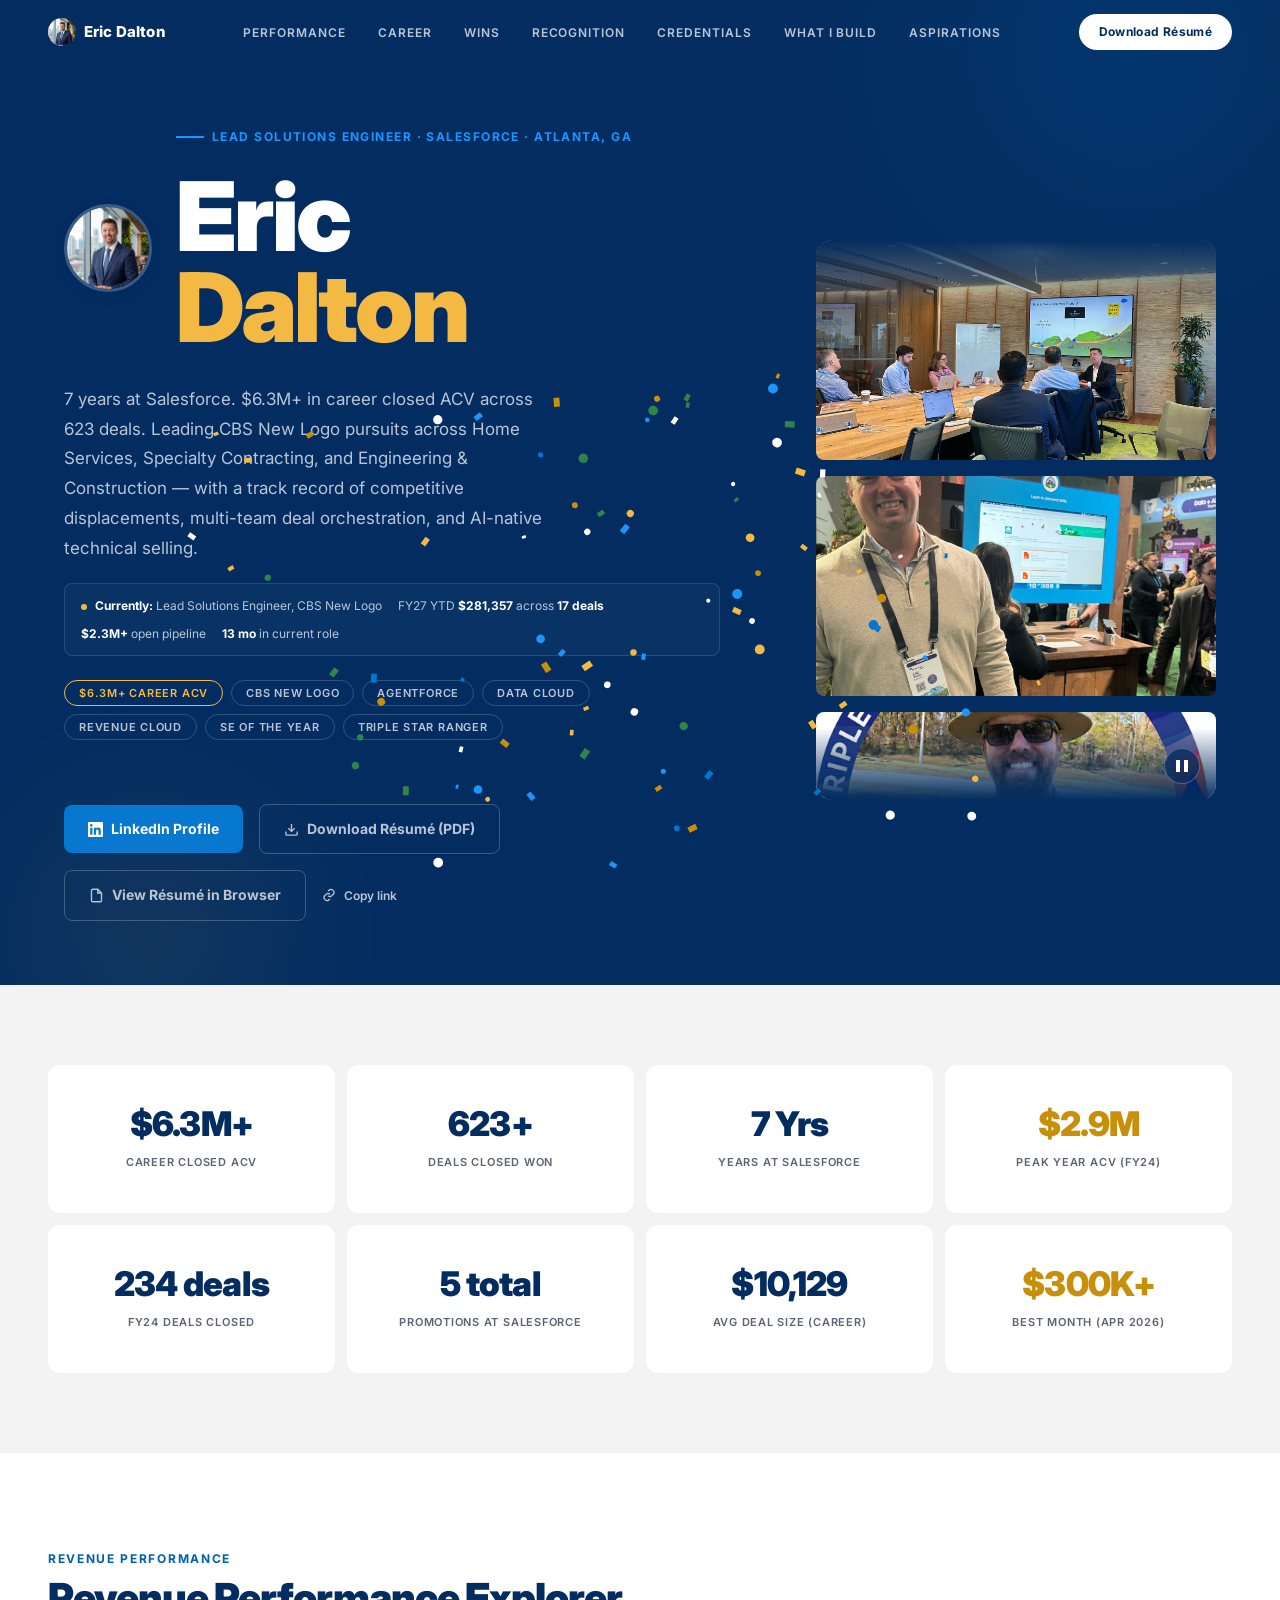
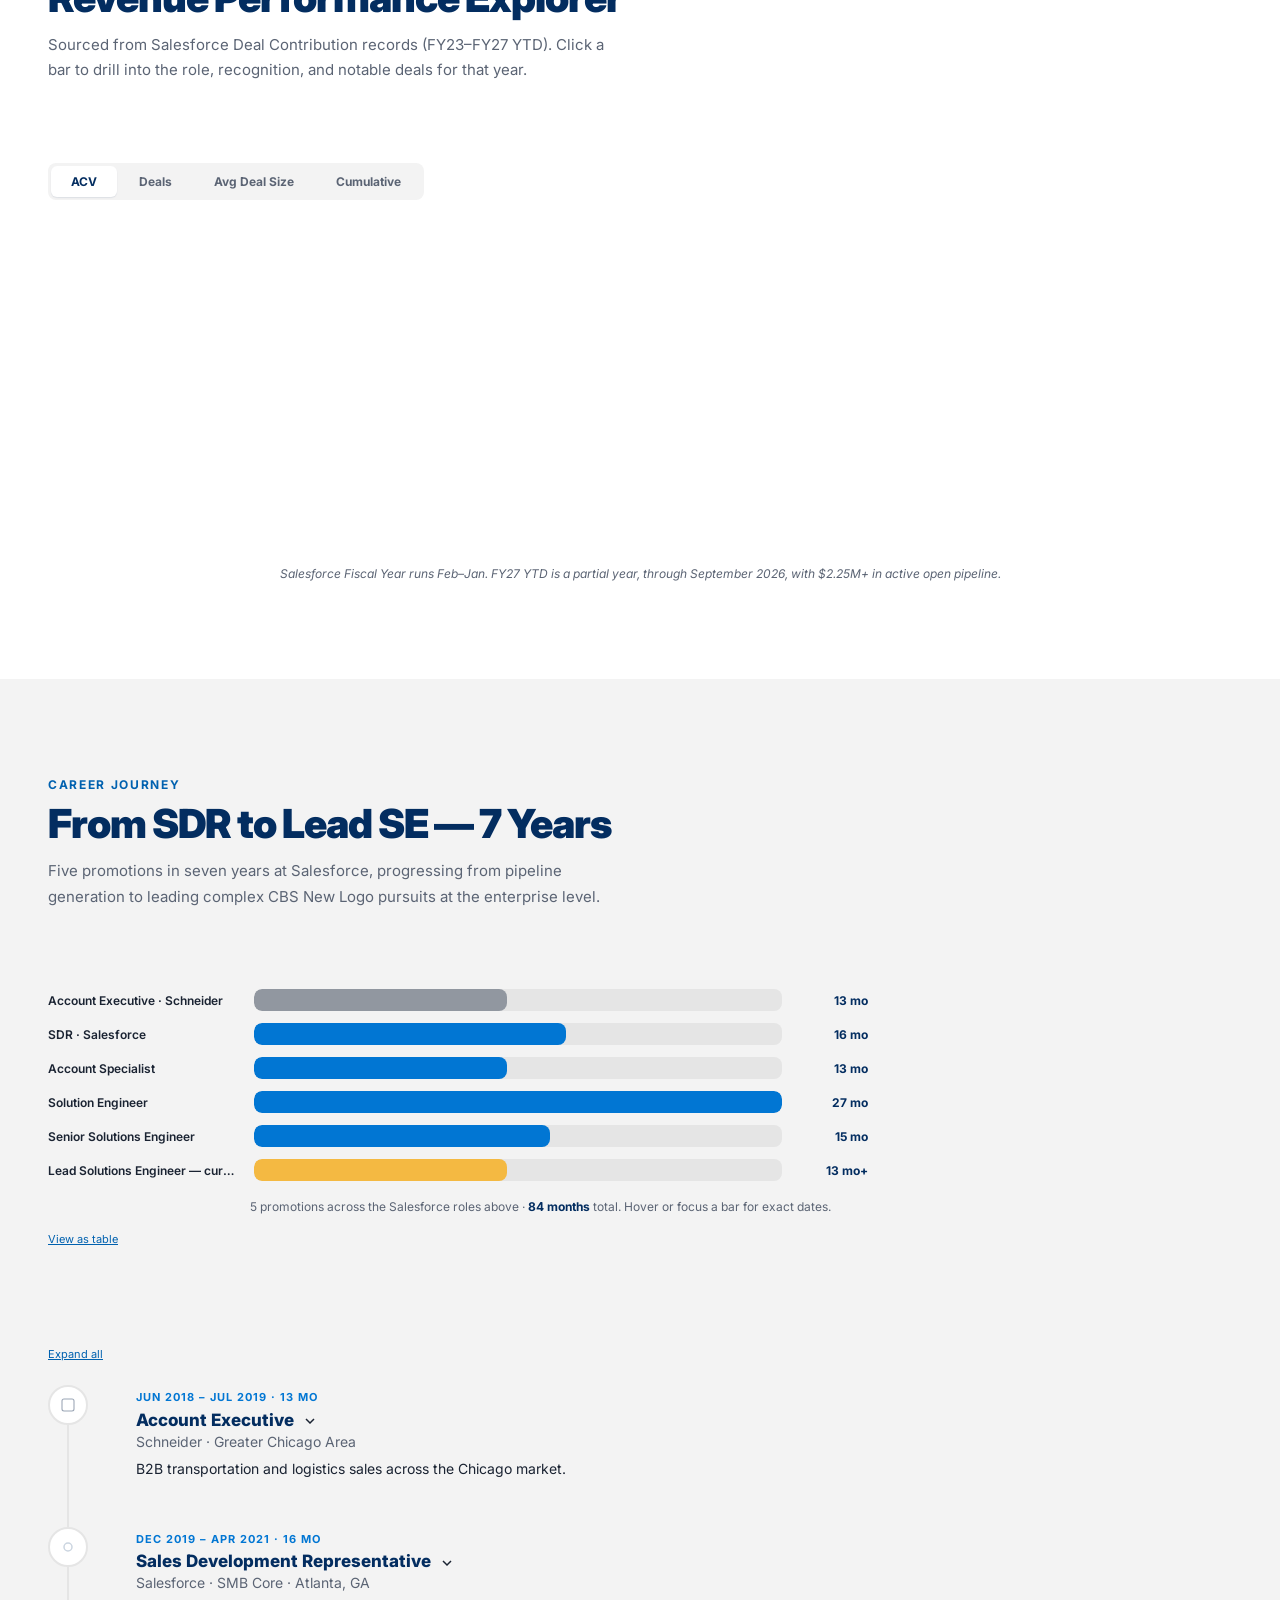
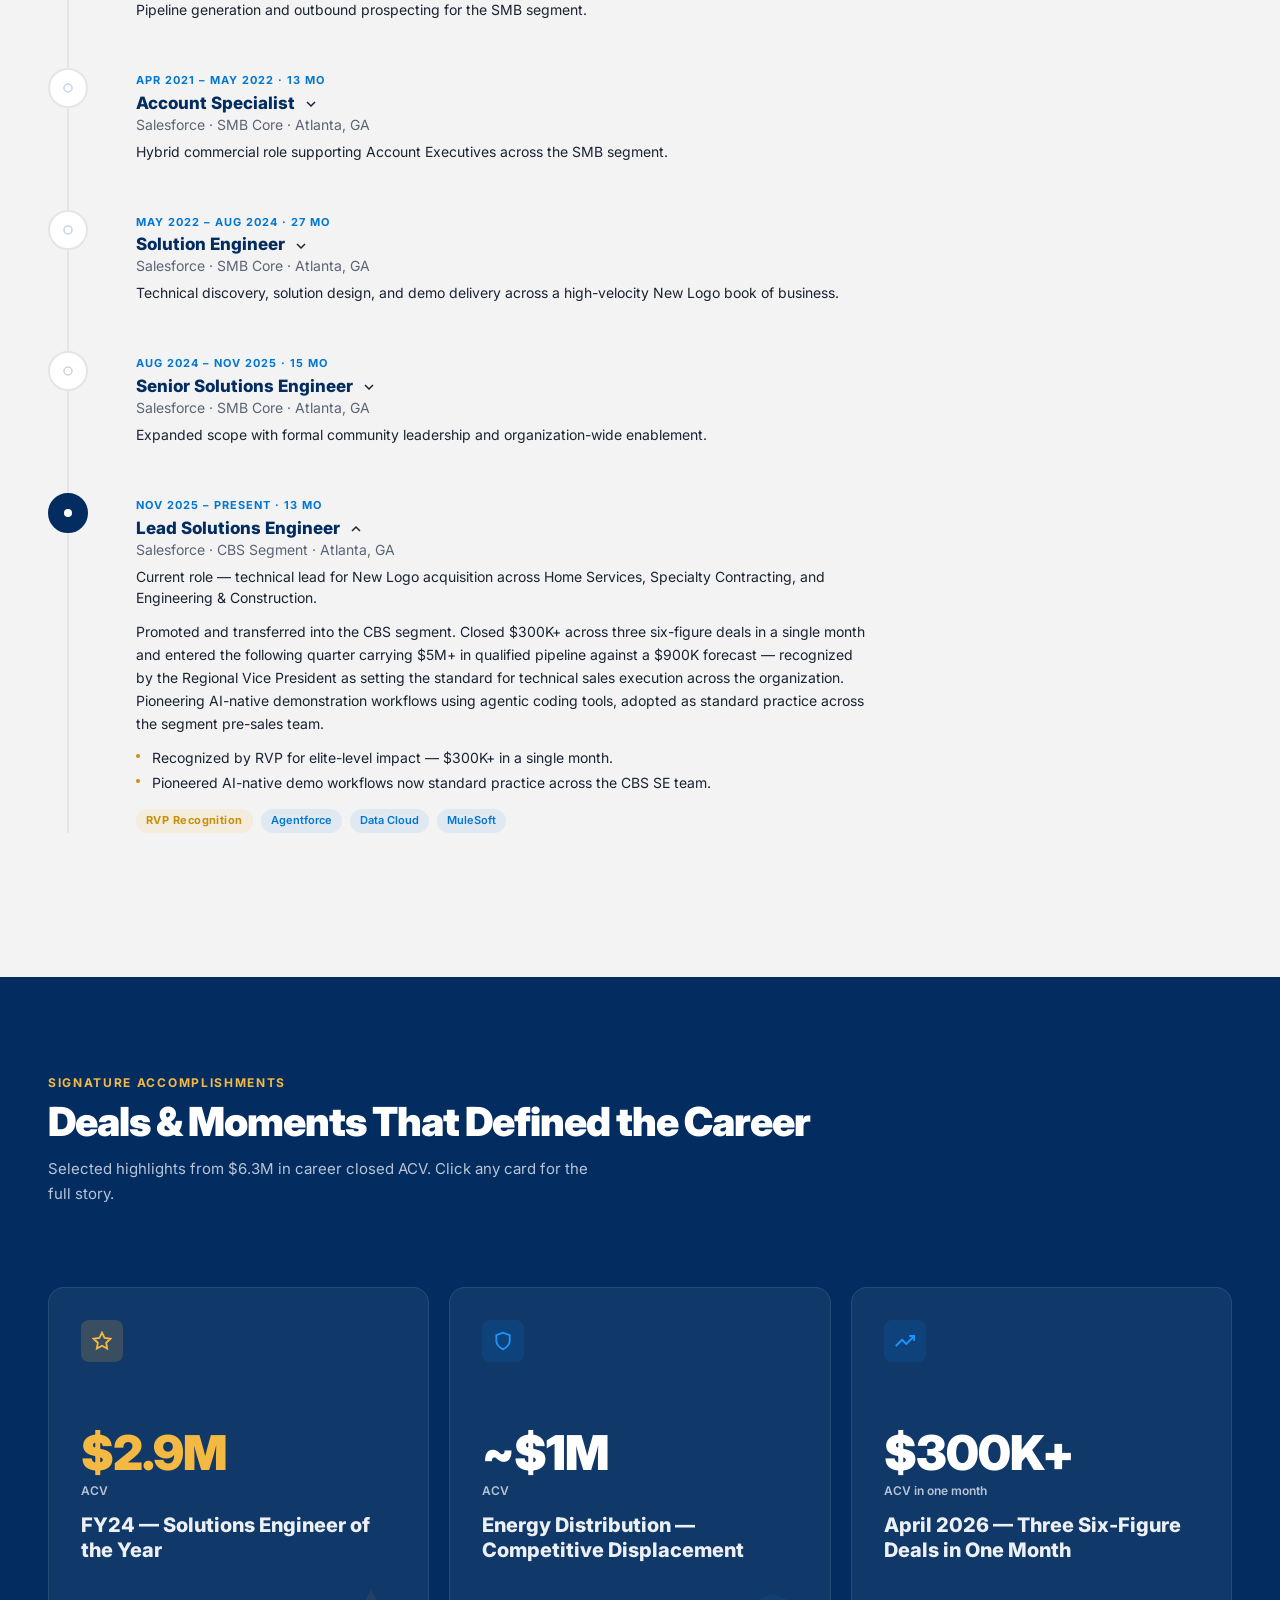
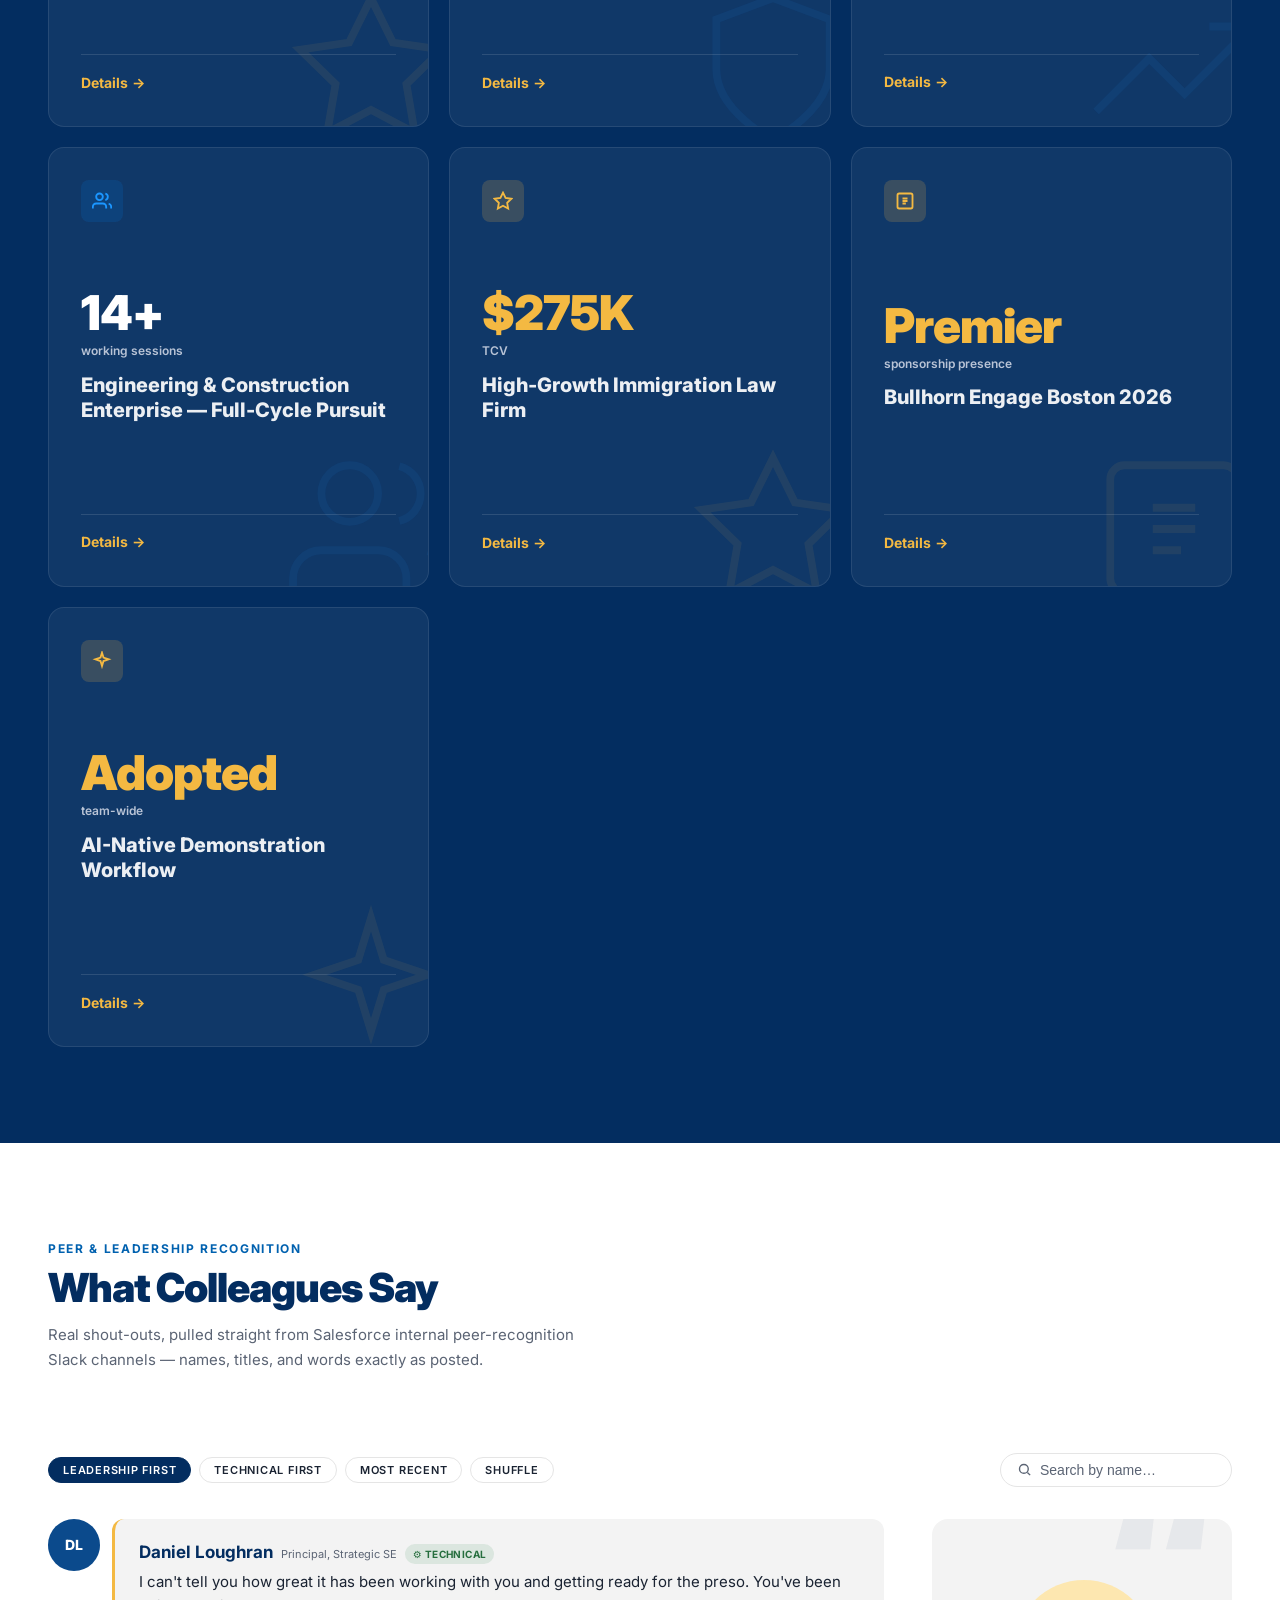
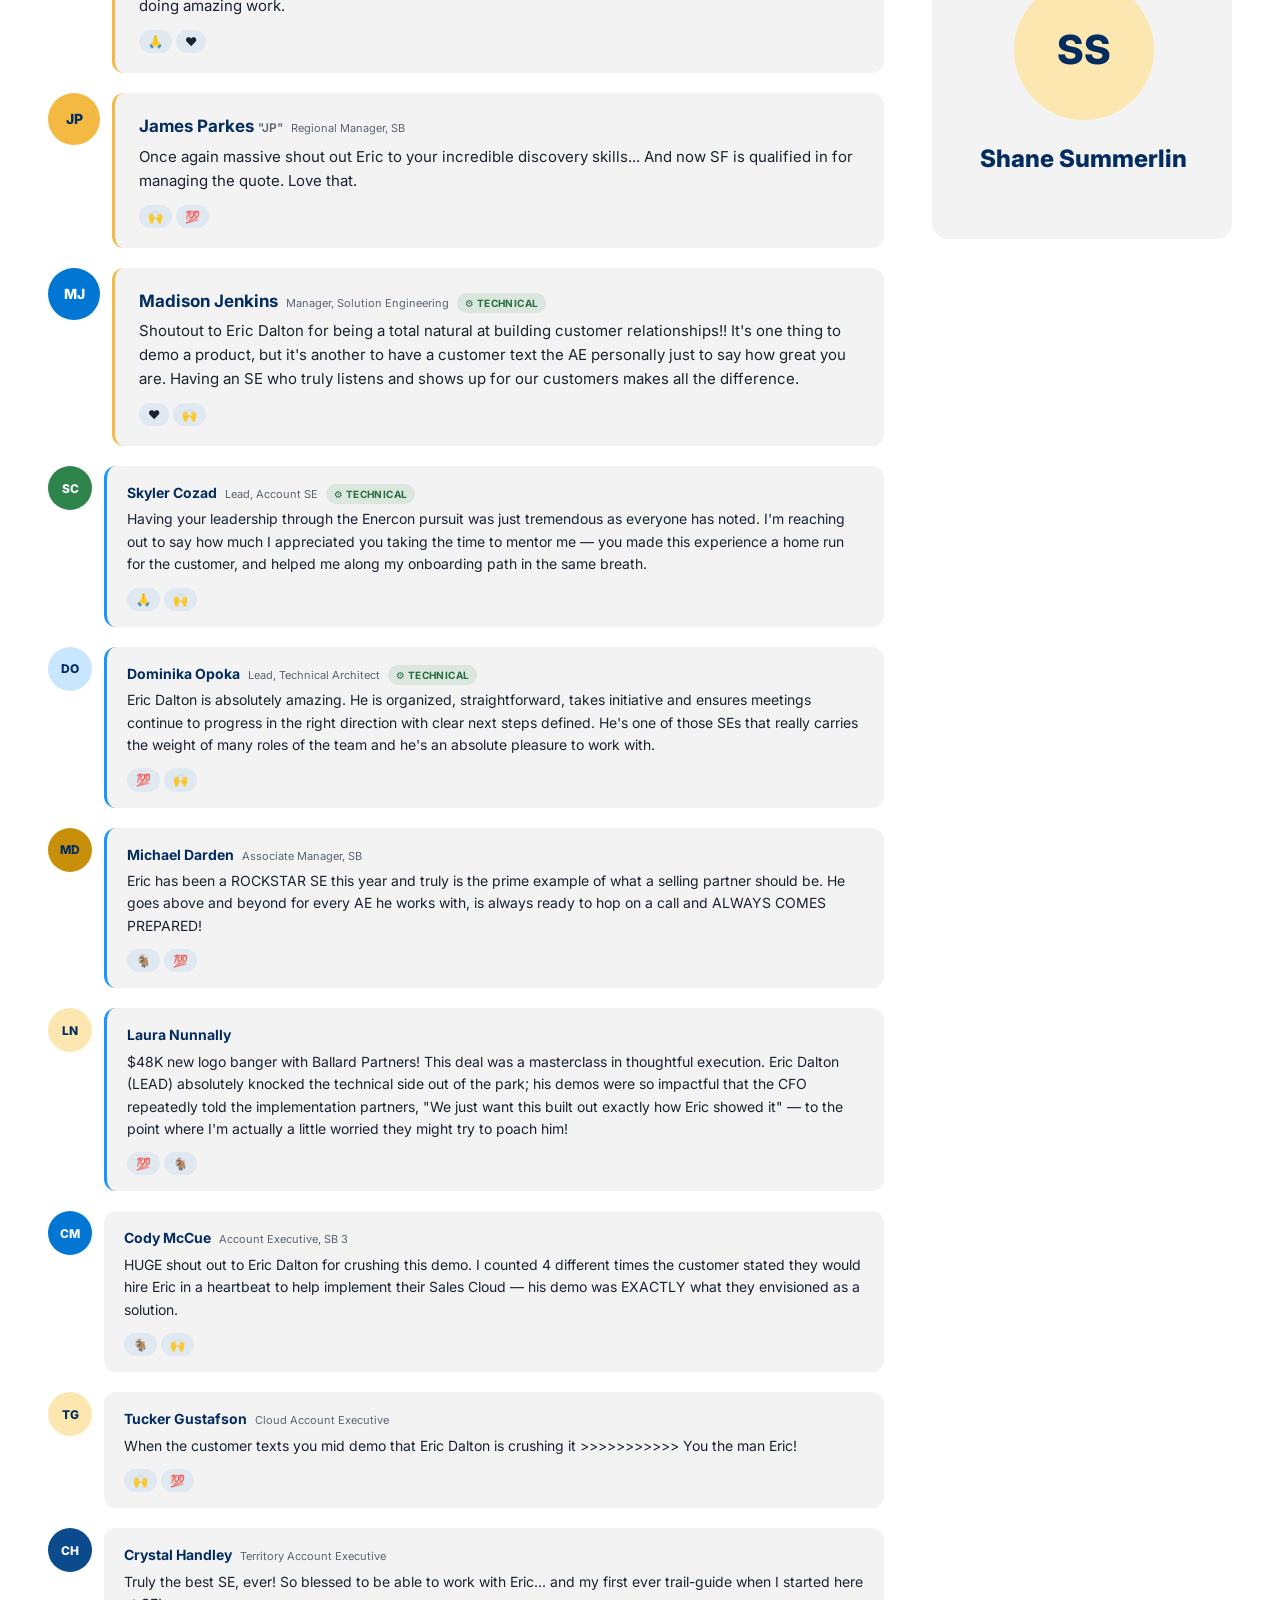
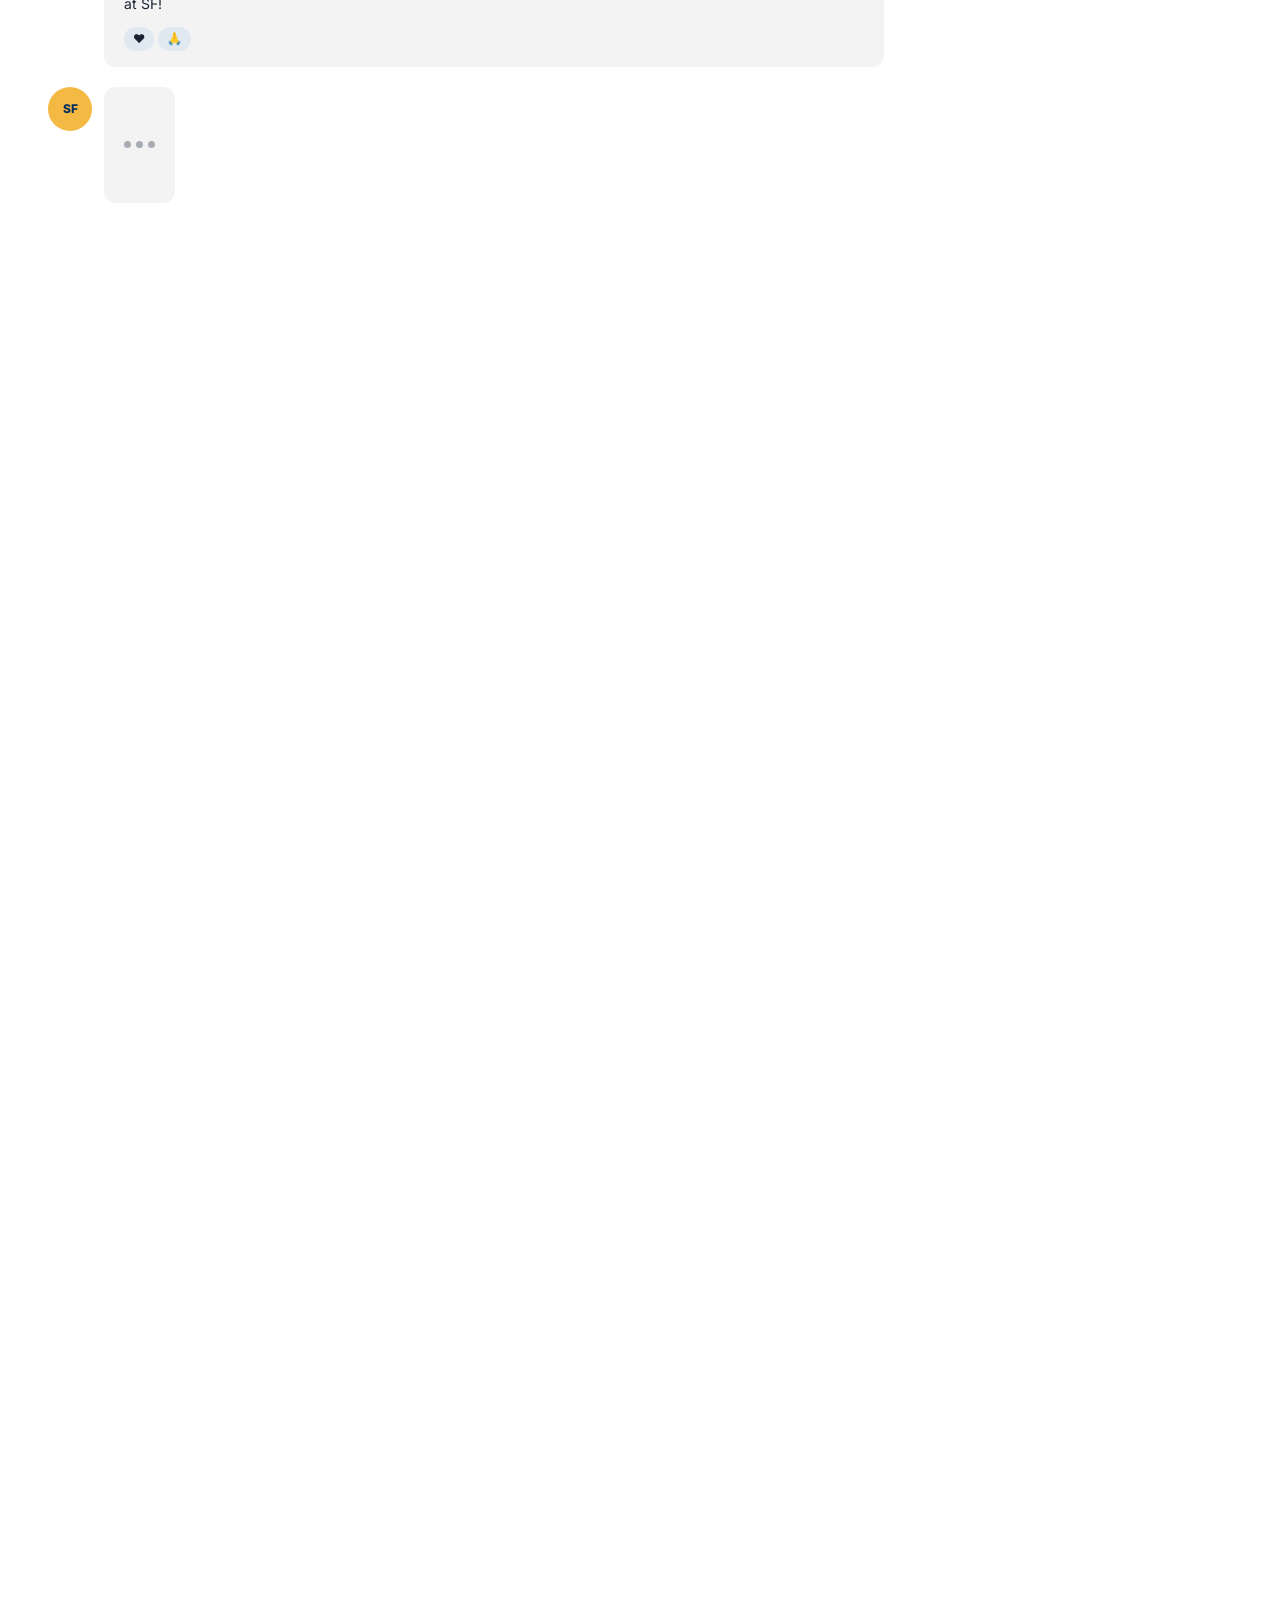
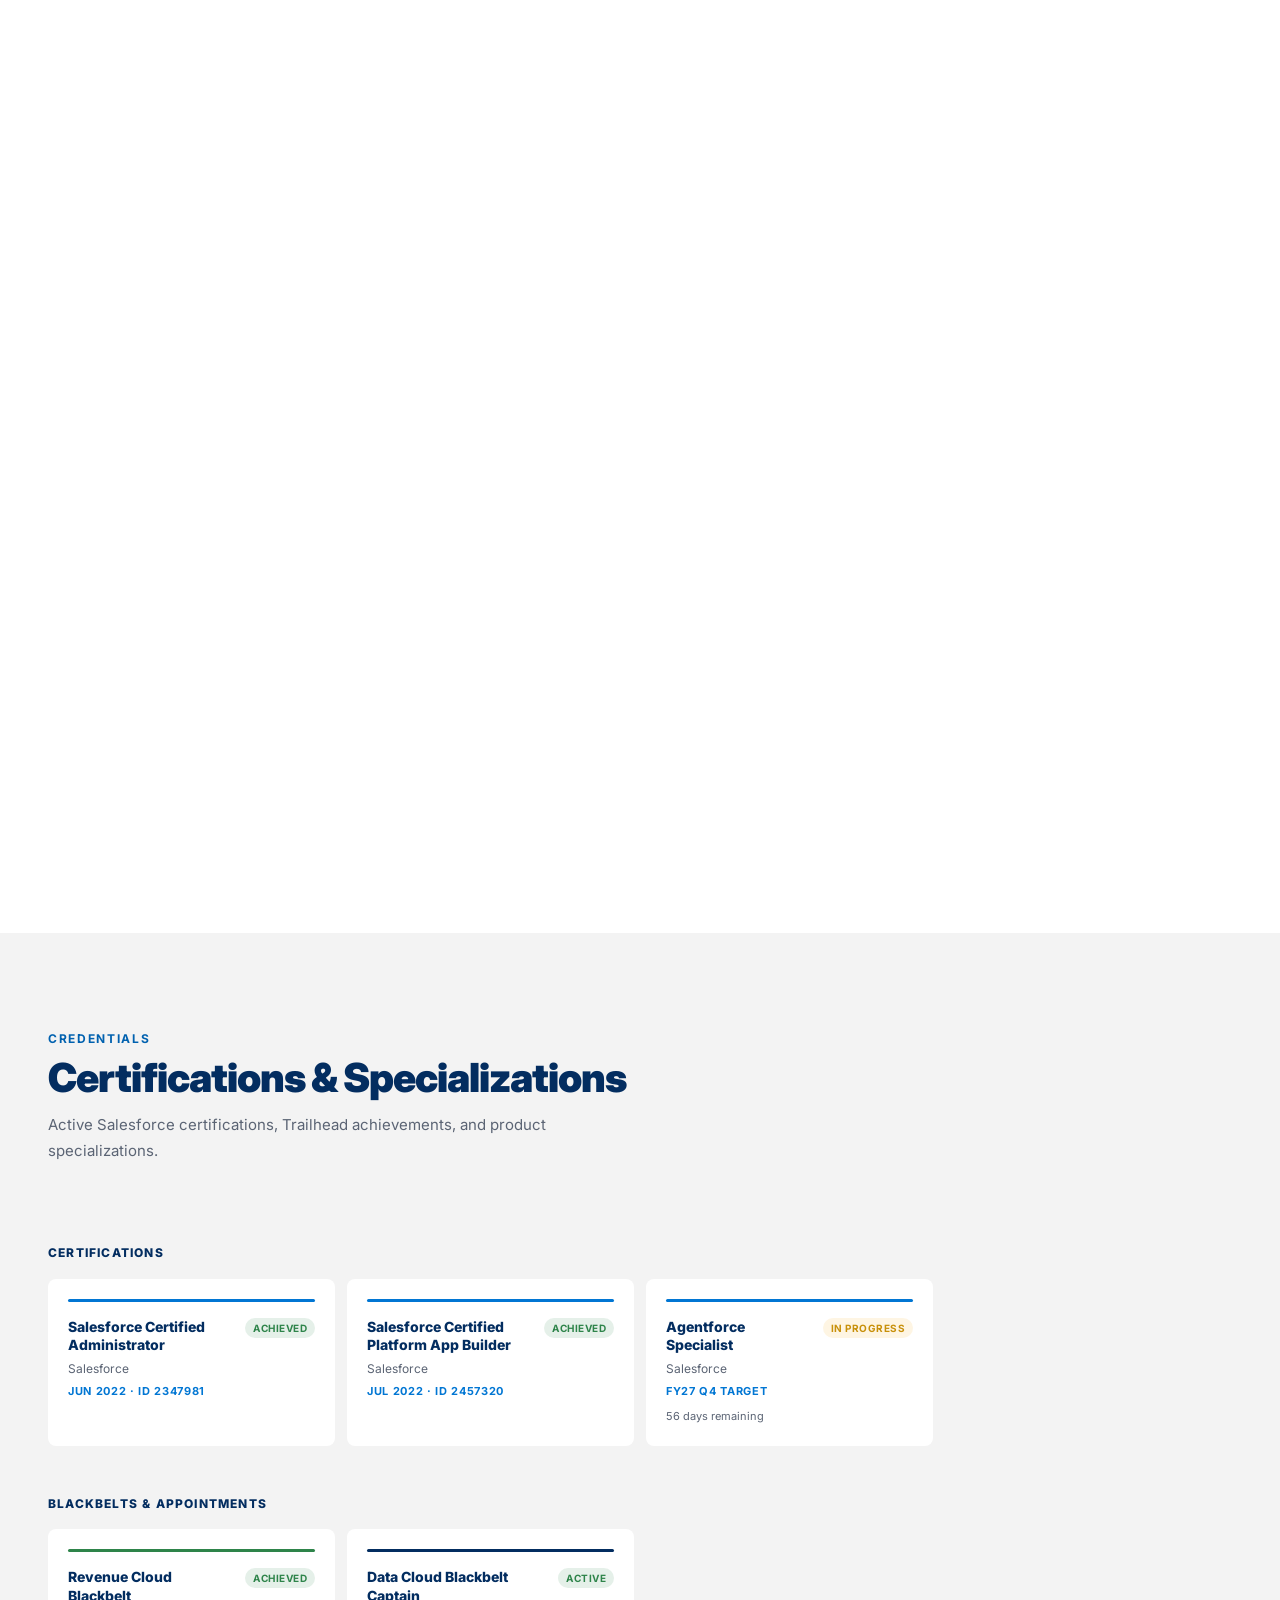
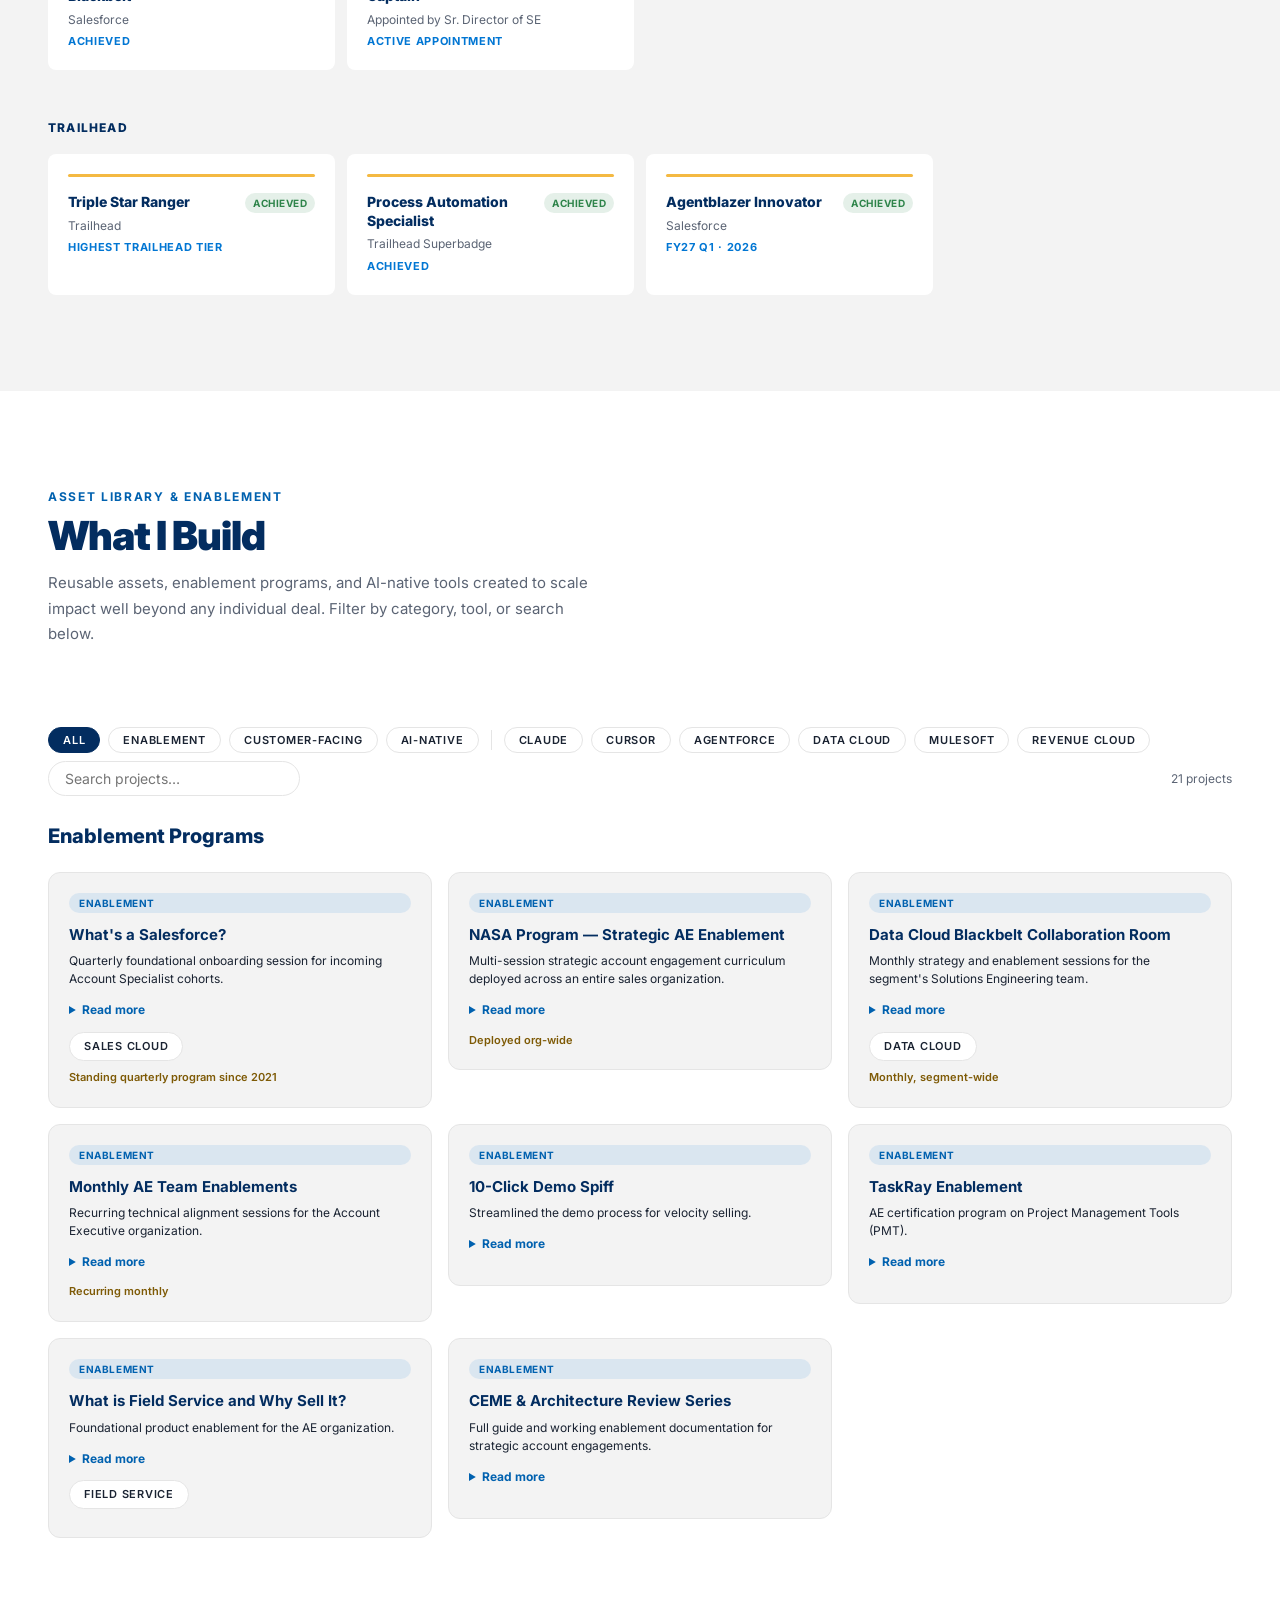
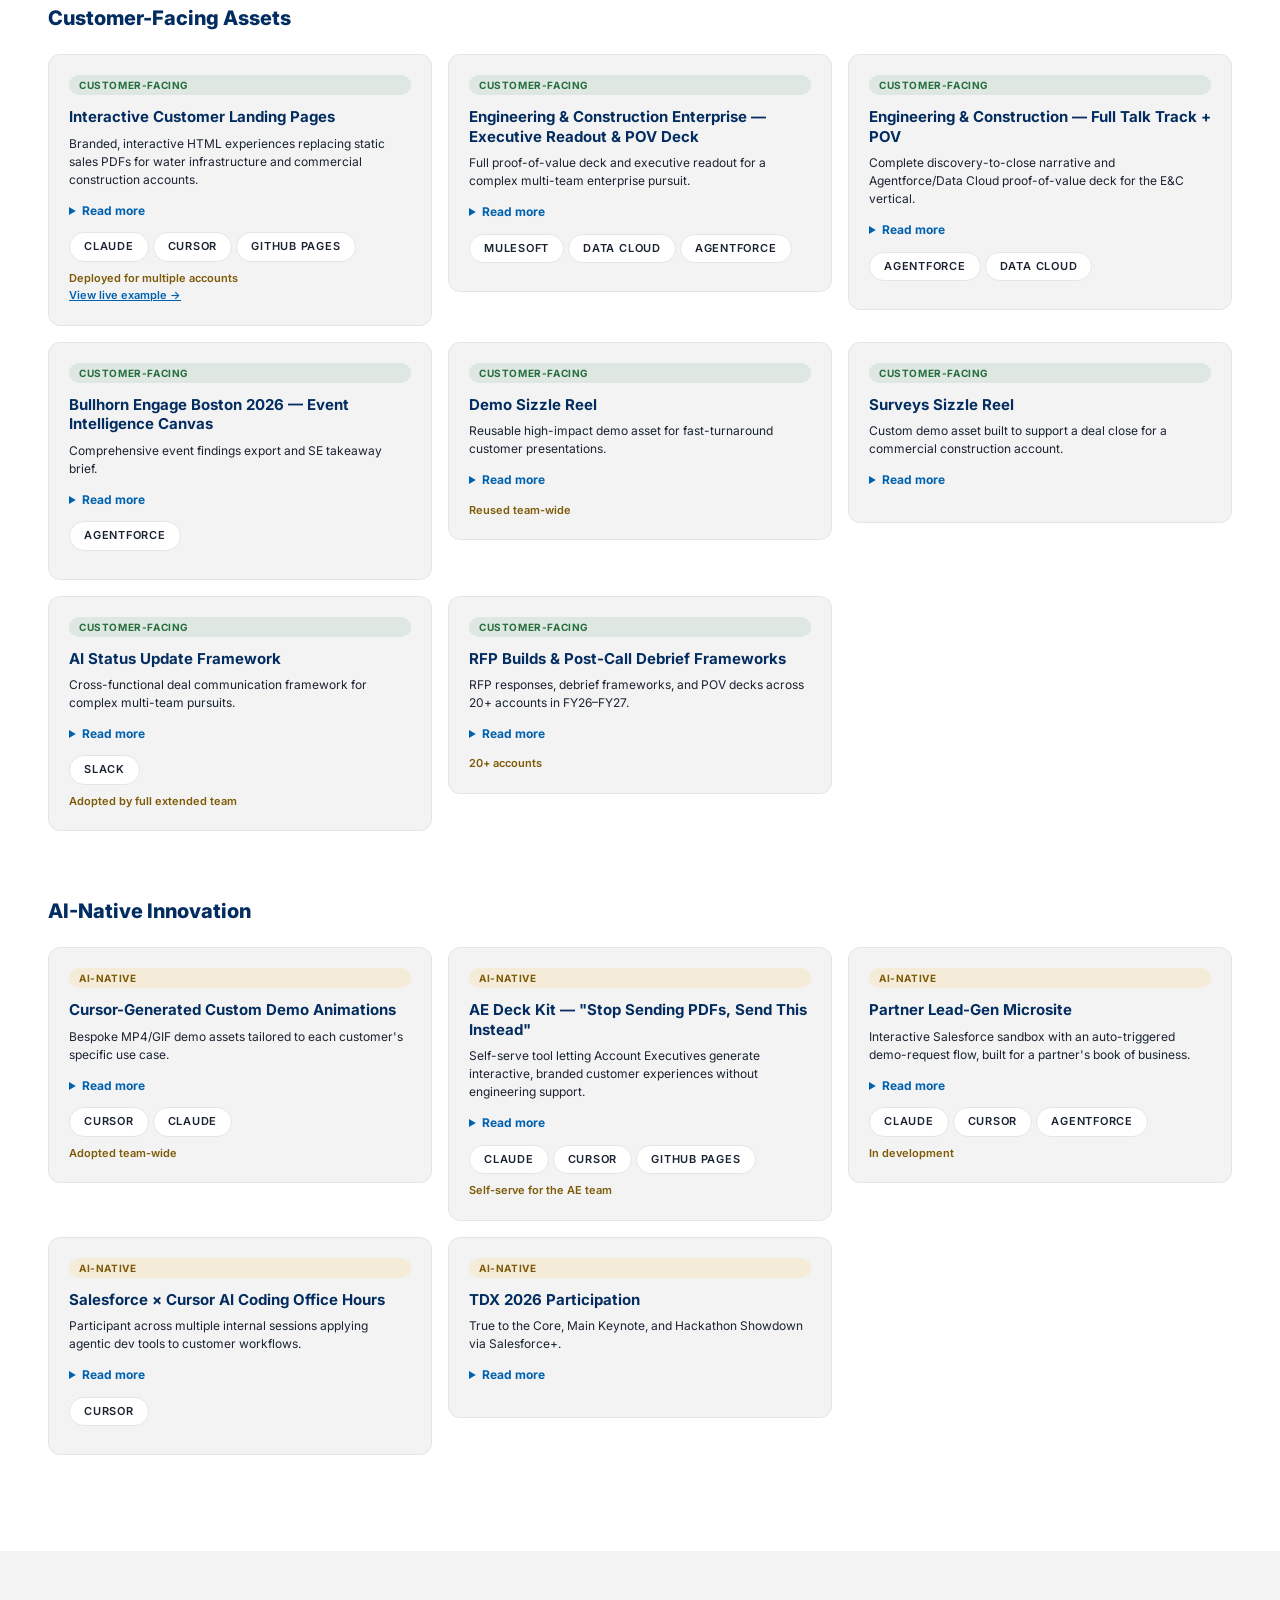
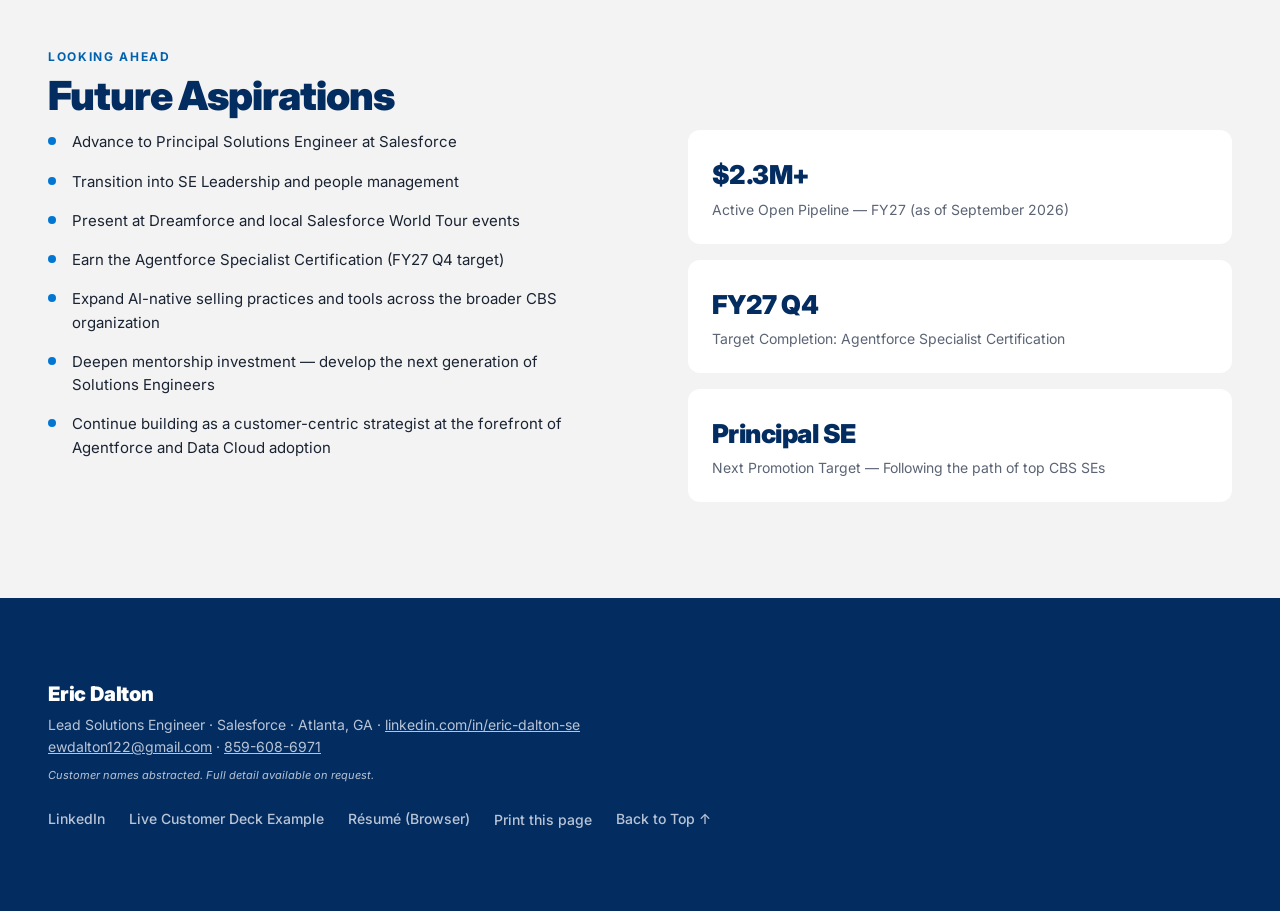
==== index.html @ 93e8dac5 "feat: add 13 more verified shoutouts to the colleague wall (13 -> 26 total) Co-authored-by: Cursor <" ====
<!DOCTYPE html>
<html lang="en">
<head>
<meta charset="UTF-8">
<meta name="viewport" content="width=device-width, initial-scale=1.0">
<!-- Primary -->
<title>Eric Dalton — Lead Solutions Engineer at Salesforce</title>
<meta name="description" content="Lead Solutions Engineer at Salesforce. $6.3M in career closed ACV across 623 deals, five promotions in seven years, and Solutions Engineer of the Year. Interactive résumé.">
<link rel="canonical" href="https://edalton122.github.io/eric-dalton-resume/">
<meta name="author" content="Eric Dalton">

<!-- Icons -->
<link rel="icon" href="./favicon.svg" type="image/svg+xml">
<link rel="icon" href="./favicon-32.png" sizes="32x32" type="image/png">
<link rel="icon" href="./favicon-16.png" sizes="16x16" type="image/png">
<link rel="apple-touch-icon" href="./apple-touch-icon.png" sizes="180x180">

<!-- Theme colour (matches --navy / dark surface) -->
<meta name="theme-color" content="#032D60" media="(prefers-color-scheme: light)">
<meta name="theme-color" content="#021D3F" media="(prefers-color-scheme: dark)">

<link rel="preconnect" href="https://fonts.googleapis.com">
<link rel="preconnect" href="https://fonts.gstatic.com" crossorigin>
<!-- Non-blocking font load: preload fetches without holding up first paint,
     onload swaps it into an active stylesheet; noscript covers no-JS (§8.7). -->
<link rel="preload" as="style" href="https://fonts.googleapis.com/css2?family=Inter:wght@400;500;600;700;800;900&display=swap" onload="this.onload=null;this.rel='stylesheet'">
<noscript><link href="https://fonts.googleapis.com/css2?family=Inter:wght@400;500;600;700;800;900&display=swap" rel="stylesheet"></noscript>

<link rel="stylesheet" href="./assets/css/tokens.css">
<link rel="stylesheet" href="./assets/css/base.css">
<link rel="stylesheet" href="./assets/css/layout.css">
<link rel="stylesheet" href="./assets/css/components.css">
<link rel="stylesheet" href="./assets/css/sections.css">
<link rel="stylesheet" href="./assets/css/print.css" media="print">

<!-- Open Graph -->
<meta property="og:type" content="profile">
<meta property="og:site_name" content="Eric Dalton">
<meta property="og:title" content="Eric Dalton — Lead Solutions Engineer at Salesforce">
<meta property="og:description" content="$6.3M in career closed ACV across 623 deals. Five promotions in seven years. Solutions Engineer of the Year.">
<meta property="og:url" content="https://edalton122.github.io/eric-dalton-resume/">
<meta property="og:image" content="https://edalton122.github.io/eric-dalton-resume/og-image.png">
<meta property="og:image:type" content="image/png">
<meta property="og:image:width" content="1200">
<meta property="og:image:height" content="630">
<meta property="og:image:alt" content="Eric Dalton, Lead Solutions Engineer at Salesforce — $6.3M career closed ACV, 623 deals closed won, Solutions Engineer of the Year.">
<meta property="profile:first_name" content="Eric">
<meta property="profile:last_name" content="Dalton">

<!-- Twitter / X -->
<meta name="twitter:card" content="summary_large_image">
<meta name="twitter:title" content="Eric Dalton — Lead Solutions Engineer at Salesforce">
<meta name="twitter:description" content="$6.3M in career closed ACV across 623 deals. Five promotions in seven years. Solutions Engineer of the Year.">
<meta name="twitter:image" content="https://edalton122.github.io/eric-dalton-resume/og-image.png">
<meta name="twitter:image:alt" content="Eric Dalton — Lead Solutions Engineer at Salesforce.">

<!-- Structured data -->
<script type="application/ld+json">
{
  "@context": "https://schema.org",
  "@type": "Person",
  "name": "Eric Dalton",
  "jobTitle": "Lead Solutions Engineer",
  "url": "https://edalton122.github.io/eric-dalton-resume/",
  "image": "https://edalton122.github.io/eric-dalton-resume/images/headshot.jpg",
  "address": {
    "@type": "PostalAddress",
    "addressLocality": "Atlanta",
    "addressRegion": "GA",
    "addressCountry": "US"
  },
  "worksFor": { "@type": "Organization", "name": "Salesforce" },
  "alumniOf": {
    "@type": "CollegeOrUniversity",
    "name": "University of Kentucky"
  },
  "sameAs": ["https://www.linkedin.com/in/eric-dalton-se"],
  "knowsAbout": [
    "Salesforce Sales Cloud", "Salesforce Service Cloud", "Salesforce Field Service",
    "Salesforce Revenue Cloud", "CPQ", "Salesforce Data Cloud", "Agentforce",
    "Experience Cloud", "MuleSoft", "Tableau", "Solution Engineering",
    "Technical Pre-Sales", "Agentic AI Workflows", "Enterprise CRM Architecture"
  ],
  "hasCredential": [
    { "@type": "EducationalOccupationalCredential", "name": "Salesforce Certified Administrator", "credentialCategory": "certification", "recognizedBy": { "@type": "Organization", "name": "Salesforce" } },
    { "@type": "EducationalOccupationalCredential", "name": "Salesforce Certified Platform App Builder", "credentialCategory": "certification", "recognizedBy": { "@type": "Organization", "name": "Salesforce" } },
    { "@type": "EducationalOccupationalCredential", "name": "Revenue Cloud Blackbelt", "credentialCategory": "certification", "recognizedBy": { "@type": "Organization", "name": "Salesforce" } },
    { "@type": "EducationalOccupationalCredential", "name": "Data Cloud Blackbelt", "credentialCategory": "certification", "recognizedBy": { "@type": "Organization", "name": "Salesforce" } },
    { "@type": "EducationalOccupationalCredential", "name": "Agentblazer Innovator", "credentialCategory": "certification", "recognizedBy": { "@type": "Organization", "name": "Salesforce" } },
    { "@type": "EducationalOccupationalCredential", "name": "Triple Star Ranger", "credentialCategory": "award", "recognizedBy": { "@type": "Organization", "name": "Salesforce Trailhead" } },
    { "@type": "EducationalOccupationalCredential", "name": "Process Automation Specialist Superbadge", "credentialCategory": "certification", "recognizedBy": { "@type": "Organization", "name": "Salesforce Trailhead" } }
  ]
}
</script>
</head>
<body>

<a class="skip-link" href="#main-content">Skip to main content</a>

<noscript>
  <div class="noscript-banner">
    Interactive features on this page need JavaScript. You can still read everything here, or view the
    <a href="./resume.html">résumé in your browser</a> or <a href="./Eric-Dalton-Resume.pdf">download the PDF</a>.
  </div>
</noscript>

<div class="scroll-progress" id="scroll-progress" aria-hidden="true"></div>

<!-- ── NAV ─────────────────────────────────────── -->
<nav id="main-nav" aria-label="Primary">
  <a href="#hero" class="nav-brand">
    <img src="./images/headshot.jpg" alt="" width="28" height="28">
    Eric Dalton
  </a>
  <ul class="nav-links" id="nav-links">
    <li><a href="#performance">Performance</a></li>
    <li><a href="#timeline">Career</a></li>
    <li><a href="#wins">Wins</a></li>
    <li><a href="#recognition">Recognition</a></li>
    <li><a href="#certifications">Credentials</a></li>
    <li><a href="#builds">What I Build</a></li>
    <li><a href="#future">Aspirations</a></li>
  </ul>
  <div class="nav-cta-group">
    <a class="nav-pdf" href="./Eric-Dalton-Resume.pdf" download="Eric-Dalton-Resume.pdf" data-analytics="pdf-download">Download Résumé</a>
    <button class="nav-hamburger" id="nav-hamburger" aria-expanded="false" aria-controls="nav-drawer" aria-label="Open menu">
      <svg width="22" height="22" viewBox="0 0 24 24" fill="none" stroke="currentColor" stroke-width="2.2" aria-hidden="true"><line x1="3" y1="6" x2="21" y2="6"/><line x1="3" y1="12" x2="21" y2="12"/><line x1="3" y1="18" x2="21" y2="18"/></svg>
    </button>
  </div>
</nav>

<div class="nav-drawer-backdrop" id="nav-drawer-backdrop"></div>
<div class="nav-drawer" id="nav-drawer" role="dialog" aria-modal="true" aria-label="Site navigation">
  <button class="nav-drawer-close" id="nav-drawer-close" aria-label="Close menu">
    <svg width="20" height="20" viewBox="0 0 24 24" fill="none" stroke="currentColor" stroke-width="2.2" aria-hidden="true"><line x1="18" y1="6" x2="6" y2="18"/><line x1="6" y1="6" x2="18" y2="18"/></svg>
  </button>
  <ul class="nav-drawer-links">
    <li><a href="#performance">Performance</a></li>
    <li><a href="#timeline">Career</a></li>
    <li><a href="#wins">Wins</a></li>
    <li><a href="#recognition">Recognition</a></li>
    <li><a href="#certifications">Credentials</a></li>
    <li><a href="#builds">What I Build</a></li>
    <li><a href="#future">Aspirations</a></li>
  </ul>
  <div class="nav-drawer-actions">
    <a class="btn-primary" href="https://www.linkedin.com/in/eric-dalton-se" target="_blank" rel="noopener noreferrer">LinkedIn Profile</a>
    <a class="btn-ghost" href="./Eric-Dalton-Resume.pdf" download="Eric-Dalton-Resume.pdf">Download Résumé (PDF)</a>
  </div>
</div>

<button class="section-pill" id="section-pill" aria-haspopup="dialog">
  <span id="section-pill-label">Menu</span>
  <svg width="12" height="12" viewBox="0 0 24 24" fill="none" stroke="currentColor" stroke-width="2.5" aria-hidden="true"><polyline points="18 15 12 9 6 15"/></svg>
</button>

<main id="main-content">

<!-- ── HERO ────────────────────────────────────── -->
<section id="hero" aria-label="Introduction">
  <div class="hero-inner">
    <div>
      <div class="hero-identity">
        <img class="hero-avatar" src="./images/headshot.jpg"
             alt="Eric Dalton — Lead Solutions Engineer at Salesforce"
             width="88" height="88" fetchpriority="high">
        <div>
          <div class="hero-eyebrow">Lead Solutions Engineer · Salesforce · Atlanta, GA</div>
          <h1 class="hero-name">Eric<br><em>Dalton</em></h1>
        </div>
      </div>
      <p class="hero-desc">7 years at Salesforce. $6.3M+ in career closed ACV across 623 deals. Leading CBS New Logo pursuits across Home Services, Specialty Contracting, and Engineering &amp; Construction — with a track record of competitive displacements, multi-team deal orchestration, and AI-native technical selling.</p>

      <div class="hero-live-strip" id="hero-live-strip">
        <span><span class="hero-live-dot" aria-hidden="true"></span><strong>Currently:</strong> Lead SE, CBS New Logo</span>
        <span>FY27 YTD <strong>$281,357</strong> across <strong>17 deals</strong></span>
        <span><strong>$2.25M+</strong> open pipeline</span>
        <span><strong>11 mo</strong> in current role</span>
      </div>

      <div class="hero-tags" role="group" aria-label="Jump to section">
        <button class="hero-tag hi" data-jump="performance">$6.3M+ Career ACV</button>
        <button class="hero-tag" data-jump="hero">CBS New Logo</button>
        <button class="hero-tag" data-jump="builds" data-filter-product="Agentforce">Agentforce</button>
        <button class="hero-tag" data-jump="builds" data-filter-product="Data Cloud">Data Cloud</button>
        <button class="hero-tag" data-jump="builds" data-filter-product="Revenue Cloud (CPQ)">Revenue Cloud</button>
        <button class="hero-tag" data-jump="wins" data-flip="fy24-se-of-the-year">SE of the Year</button>
        <button class="hero-tag" data-jump="certifications">Triple Star Ranger</button>
      </div>

      <div class="hero-cta-row">
        <a href="https://www.linkedin.com/in/eric-dalton-se" target="_blank" rel="noopener noreferrer" class="btn-primary" data-analytics="linkedin-click">
          <svg width="15" height="15" viewBox="0 0 24 24" fill="currentColor" aria-hidden="true"><path d="M20.447 20.452h-3.554v-5.569c0-1.328-.027-3.037-1.852-3.037-1.853 0-2.136 1.445-2.136 2.939v5.667H9.351V9h3.414v1.561h.046c.477-.9 1.637-1.85 3.37-1.85 3.601 0 4.267 2.37 4.267 5.455v6.286zM5.337 7.433c-1.144 0-2.063-.926-2.063-2.065 0-1.138.92-2.063 2.063-2.063 1.14 0 2.064.925 2.064 2.063 0 1.139-.925 2.065-2.064 2.065zm1.782 13.019H3.555V9h3.564v11.452zM22.225 0H1.771C.792 0 0 .774 0 1.729v20.542C0 23.227.792 24 1.771 24h20.451C23.2 24 24 23.227 24 22.271V1.729C24 .774 23.2 0 22.222 0h.003z"/></svg>
          LinkedIn Profile
        </a>
        <a href="./Eric-Dalton-Resume.pdf" download="Eric-Dalton-Resume.pdf" class="btn-ghost" data-analytics="pdf-download">
          <svg width="15" height="15" viewBox="0 0 24 24" fill="none" stroke="currentColor" stroke-width="2.2" aria-hidden="true"><path d="M21 15v4a2 2 0 01-2 2H5a2 2 0 01-2-2v-4"/><polyline points="7 10 12 15 17 10"/><line x1="12" y1="15" x2="12" y2="3"/></svg>
          Download Résumé (PDF)
        </a>
        <a href="./resume.html" target="_blank" rel="noopener noreferrer" class="btn-ghost" data-analytics="resume-html-click">
          <svg width="15" height="15" viewBox="0 0 24 24" fill="none" stroke="currentColor" stroke-width="2.2" aria-hidden="true"><path d="M14 2H6a2 2 0 00-2 2v16a2 2 0 002 2h12a2 2 0 002-2V8z"/><polyline points="14 2 14 8 20 8"/></svg>
          View Résumé in Browser
        </a>
        <button class="hero-copy-link" id="copy-link-btn" type="button" data-analytics="copy-link">
          <svg width="14" height="14" viewBox="0 0 24 24" fill="none" stroke="currentColor" stroke-width="2.2" aria-hidden="true"><path d="M10 13a5 5 0 007.07 0l1.93-1.93a5 5 0 00-7.07-7.07L10.5 5.43"/><path d="M14 11a5 5 0 00-7.07 0l-1.93 1.93a5 5 0 007.07 7.07L13.5 18.57"/></svg>
          Copy link
        </button>
      </div>
    </div>
    <div class="hero-photo-wrap">
      <div class="hero-photo-rail" id="hero-photo-rail">
        <div class="hero-photo-track">
          <button class="p-item" data-lightbox-index="0">
            <img src="./images/boardroom.jpg" alt="" width="380" height="220" loading="lazy" decoding="async">
            <span class="p-cap">Executive readout delivery — CBS pursuit</span>
          </button>
          <button class="p-item" data-lightbox-index="1">
            <img src="./images/trailhead.jpg" alt="" width="380" height="220" loading="lazy" decoding="async">
            <span class="p-cap">Dreamforce — Trailhead</span>
          </button>
          <button class="p-item" data-lightbox-index="2">
            <img src="./images/triple-star.jpg" alt="" width="380" height="220" loading="lazy" decoding="async">
            <span class="p-cap">Triple Star Ranger — Highest Trailhead tier</span>
          </button>
          <button class="p-item" data-lightbox-index="3">
            <img src="./images/meme.jpg" alt="" width="380" height="220" loading="lazy" decoding="async">
            <span class="p-cap">"What's a Salesforce?" — AE Enablement</span>
          </button>
          <button class="p-item" data-lightbox-index="4">
            <img src="./images/boston.jpg" alt="" width="380" height="220" loading="lazy" decoding="async">
            <span class="p-cap">Bullhorn Engage Boston 2026</span>
          </button>
          <button class="p-item" data-lightbox-index="5">
            <img src="./images/enablement.jpg" alt="" width="380" height="220" loading="lazy" decoding="async">
            <span class="p-cap">Team enablement session</span>
          </button>

          <!-- DECORATIVE DUPLICATE — same 6 images again, for the seamless scroll
               illusion only. Not buttons, not .p-item, aria-hidden, unfocusable.
               lightbox.js's querySelectorAll('.p-item') must not find these. -->
          <div class="hero-photo-track-decoy" aria-hidden="true" inert>
            <div class="hero-photo-decoy-item"><img src="./images/boardroom.jpg" alt="" loading="lazy"></div>
            <div class="hero-photo-decoy-item"><img src="./images/trailhead.jpg" alt="" loading="lazy"></div>
            <div class="hero-photo-decoy-item"><img src="./images/triple-star.jpg" alt="" loading="lazy"></div>
            <div class="hero-photo-decoy-item"><img src="./images/meme.jpg" alt="" loading="lazy"></div>
            <div class="hero-photo-decoy-item"><img src="./images/boston.jpg" alt="" loading="lazy"></div>
            <div class="hero-photo-decoy-item"><img src="./images/enablement.jpg" alt="" loading="lazy"></div>
          </div>
        </div>
      </div>
      <button class="rail-pause-toggle" id="rail-pause-toggle" type="button" aria-pressed="false">
        <span class="rail-pause-icon" aria-hidden="true"></span>
        <span class="visually-hidden">Pause photo scroll</span>
      </button>
    </div>
  </div>
</section>

<!-- ── BY THE NUMBERS ──────────────────────────── -->
<section id="numbers" aria-labelledby="numbers-h">
  <h2 class="visually-hidden" id="numbers-h">By the Numbers</h2>
  <div class="container">
    <div class="numbers-grid" id="numbers-grid">

      <div class="flip-card num-card" id="num-acv" tabindex="0" role="button" aria-pressed="false" aria-label="Career closed ACV: 6.3 million dollars plus. Press Enter for detail.">
        <div class="flip-card-inner">
          <div class="flip-face front">
            <div class="num-val" data-count data-target="6.3" data-prefix="$" data-suffix="M+" data-decimals="1">—</div>
            <div class="num-lbl">Career Closed ACV</div>
          </div>
          <div class="flip-face back">
            <div class="num-back-detail">FY23–FY27 YTD, 623 closed-won transactions. Sourced from Salesforce Deal Contribution records.</div>
          </div>
        </div>
      </div>

      <div class="flip-card num-card" id="num-deals" tabindex="0" role="button" aria-pressed="false" aria-label="Deals closed won: 623 plus. Press Enter for detail.">
        <div class="flip-card-inner">
          <div class="flip-face front">
            <div class="num-val" data-count data-target="623" data-suffix="+">—</div>
            <div class="num-lbl">Deals Closed Won</div>
          </div>
          <div class="flip-face back">
            <div class="num-back-detail">Across five fiscal years, FY23 through FY27 YTD, spanning three roles.</div>
          </div>
        </div>
      </div>

      <div class="flip-card num-card" id="num-years" tabindex="0" role="button" aria-pressed="false" aria-label="Years at Salesforce: 7. Press Enter for detail.">
        <div class="flip-card-inner">
          <div class="flip-face front">
            <div class="num-val" data-count data-target="7" data-suffix=" Yrs">—</div>
            <div class="num-lbl">Years at Salesforce</div>
          </div>
          <div class="flip-face back">
            <div class="num-back-detail">Started December 2019 as an SDR. Computed live from tenure start — never a hardcoded string.</div>
          </div>
        </div>
      </div>

      <div class="flip-card num-card" id="num-peak" tabindex="0" role="button" aria-pressed="false" aria-label="Peak year ACV, FY24: 2.9 million dollars. Press Enter for detail.">
        <div class="flip-card-inner">
          <div class="flip-face front">
            <div class="num-val gold" data-count data-target="2.9" data-prefix="$" data-suffix="M" data-decimals="1">—</div>
            <div class="num-lbl">Peak Year ACV (FY24)</div>
          </div>
          <div class="flip-face back">
            <div class="num-back-detail">Earned while a Solution Engineer — 234 deals, Solutions Engineer of the Year.</div>
          </div>
        </div>
      </div>

      <div class="flip-card num-card" id="num-fy24deals" tabindex="0" role="button" aria-pressed="false" aria-label="FY24 deals closed: 234. Press Enter for detail.">
        <div class="flip-card-inner">
          <div class="flip-face front">
            <div class="num-val" data-count data-target="234" data-suffix=" deals">—</div>
            <div class="num-lbl">FY24 Deals Closed</div>
          </div>
          <div class="flip-face back">
            <div class="num-back-detail">Roughly one closed deal per working day across the fiscal year.</div>
          </div>
        </div>
      </div>

      <div class="flip-card num-card" id="num-promos" tabindex="0" role="button" aria-pressed="false" aria-label="Promotions at Salesforce: 5. Press Enter for detail.">
        <div class="flip-card-inner">
          <div class="flip-face front">
            <div class="num-val" data-count data-target="5" data-suffix=" total">—</div>
            <div class="num-lbl">Promotions at Salesforce</div>
          </div>
          <div class="flip-face back">
            <div class="num-back-detail">SDR → Account Specialist → Solution Engineer → Senior SE → Lead SE.</div>
          </div>
        </div>
      </div>

      <div class="flip-card num-card" id="num-avgdeal" tabindex="0" role="button" aria-pressed="false" aria-label="Average deal size: 10,129 dollars. Press Enter for detail.">
        <div class="flip-card-inner">
          <div class="flip-face front">
            <div class="num-val" data-count data-target="10129" data-prefix="$">—</div>
            <div class="num-lbl">Avg Deal Size (Career)</div>
          </div>
          <div class="flip-face back">
            <div class="num-back-detail">$6,310,080 ÷ 623 deals. Average deal size has roughly tripled since FY23 as the focus shifted upmarket.</div>
          </div>
        </div>
      </div>

      <div class="flip-card num-card" id="num-bestmonth" tabindex="0" role="button" aria-pressed="false" aria-label="Best single month: 300 thousand dollars plus. Press Enter for detail.">
        <div class="flip-card-inner">
          <div class="flip-face front">
            <div class="num-val gold" data-count data-target="300" data-prefix="$" data-suffix="K+">—</div>
            <div class="num-lbl">Best Month (Apr 2026)</div>
          </div>
          <div class="flip-face back">
            <div class="num-back-detail">Three six-figure deals closed in a single calendar month — recognized by the Regional Vice President.</div>
          </div>
        </div>
      </div>

    </div>
  </div>
</section>

<!-- ── REVENUE PERFORMANCE EXPLORER ─────────────── -->
<section id="performance">
  <div class="container">
    <div class="sec-eyebrow fade-up">Revenue Performance</div>
    <h2 class="sec-title fade-up">Revenue Performance Explorer</h2>
    <p class="sec-sub fade-up">Sourced from Salesforce Deal Contribution records (FY23–FY27 YTD). Click a bar to drill into the role, recognition, and notable deals for that year.</p>

    <div class="explorer-controls fade-up">
      <div class="segmented" role="tablist" aria-label="Chart view" id="chart-view-tabs">
        <button role="tab" aria-selected="true" id="tab-acv" data-view="acv">ACV</button>
        <button role="tab" aria-selected="false" id="tab-deals" data-view="deals">Deals</button>
        <button role="tab" aria-selected="false" id="tab-avg" data-view="avg">Avg Deal Size</button>
        <button role="tab" aria-selected="false" id="tab-cumulative" data-view="cumulative">Cumulative</button>
      </div>
    </div>

    <div class="chart-wrap fade-up" id="chart-wrap"
         role="application" tabindex="0"
         aria-describedby="chart-instructions">
      <span id="chart-instructions" class="visually-hidden">Left and right arrow keys move between fiscal years. Enter opens a detail panel for the selected year.</span>
      <table class="chart-table" id="revenue-table">
        <caption class="visually-hidden">Closed ACV and deal count by Salesforce fiscal year</caption>
        <thead>
          <tr><th scope="col">Fiscal Year</th><th scope="col">Closed ACV</th><th scope="col">Deals</th><th scope="col">Avg Deal Size</th></tr>
        </thead>
        <tbody>
          <tr><th scope="row">FY23</th><td>$573,190</td><td>106</td><td>$5,407</td></tr>
          <tr><th scope="row">FY24</th><td>$2,904,583</td><td>234</td><td>$12,413</td></tr>
          <tr><th scope="row">FY25</th><td>$1,429,770</td><td>145</td><td>$9,860</td></tr>
          <tr><th scope="row">FY26</th><td>$1,121,180</td><td>121</td><td>$9,266</td></tr>
          <tr><th scope="row">FY27 YTD</th><td>$281,357</td><td>17</td><td>$16,550</td></tr>
        </tbody>
      </table>
    </div>

    <div class="chart-annotation" id="chart-annotation" hidden>
      Average deal size has roughly <strong>tripled</strong> from FY23 ($5,407) to FY27 YTD ($16,550) while annual deal volume has fallen from the FY24 peak of 234 to 121 in FY26 — a deliberate move upmarket from velocity selling toward enterprise pursuits. FY27 YTD rests on only 17 deals in a partial year, so treat it as directional rather than settled.
    </div>

    <div class="drilldown-panel" id="drilldown-panel" role="region" aria-live="polite" aria-label="Fiscal year detail">
      <div class="drilldown-head">
        <div>
          <div class="drilldown-fy" id="drilldown-fy">—</div>
          <div class="drilldown-period" id="drilldown-period">—</div>
        </div>
        <button class="modal-close" id="drilldown-close" aria-label="Close detail panel">
          <svg width="16" height="16" viewBox="0 0 24 24" fill="none" stroke="currentColor" stroke-width="2.4" aria-hidden="true"><line x1="18" y1="6" x2="6" y2="18"/><line x1="6" y1="6" x2="18" y2="18"/></svg>
        </button>
      </div>
      <div class="drilldown-stats" id="drilldown-stats"></div>
      <div class="drilldown-headline" id="drilldown-headline"></div>
      <div class="drilldown-chips" id="drilldown-chips"></div>
    </div>

    <p class="chart-note fade-up">Salesforce Fiscal Year runs Feb–Jan. FY27 YTD is a partial year, through <span id="asof-label">September 2026</span>, with $2.25M+ in active open pipeline.</p>
  </div>
</section>

<!-- ── PROMOTION VELOCITY + CAREER TIMELINE ─────── -->
<section id="timeline">
  <div class="container">
    <div class="sec-eyebrow fade-up">Career Journey</div>
    <h2 class="sec-title fade-up">From SDR to Lead SE — 7 Years</h2>
    <p class="sec-sub fade-up">Five promotions in seven years at Salesforce, progressing from pipeline generation to leading complex CBS New Logo pursuits at the enterprise level.</p>

    <div class="velocity-wrap fade-up" id="velocity-wrap">
      <h3 class="visually-hidden">Promotion velocity — months in each role</h3>
      <div class="velocity-row" data-role-id="ae-schneider">
        <div class="velocity-label">Account Executive · Schneider</div>
        <div class="velocity-track"><div class="velocity-bar muted" style="width:0%" data-pct="48"></div></div>
        <div class="velocity-months">13 mo</div>
      </div>
      <div class="velocity-row" data-role-id="sdr">
        <div class="velocity-label">SDR · Salesforce</div>
        <div class="velocity-track"><div class="velocity-bar blue" style="width:0%" data-pct="59"></div></div>
        <div class="velocity-months">16 mo</div>
      </div>
      <div class="velocity-row" data-role-id="account-specialist">
        <div class="velocity-label">Account Specialist</div>
        <div class="velocity-track"><div class="velocity-bar blue" style="width:0%" data-pct="48"></div></div>
        <div class="velocity-months">13 mo</div>
      </div>
      <div class="velocity-row" data-role-id="solution-engineer">
        <div class="velocity-label">Solution Engineer</div>
        <div class="velocity-track"><div class="velocity-bar blue" style="width:0%" data-pct="100"></div></div>
        <div class="velocity-months">27 mo</div>
      </div>
      <div class="velocity-row" data-role-id="senior-se">
        <div class="velocity-label">Senior Solutions Engineer</div>
        <div class="velocity-track"><div class="velocity-bar blue" style="width:0%" data-pct="56"></div></div>
        <div class="velocity-months">15 mo</div>
      </div>
      <div class="velocity-row" data-role-id="lead-se">
        <div class="velocity-label">Lead Solutions Engineer — current</div>
        <div class="velocity-track"><div class="velocity-bar gold" style="width:0%" data-pct="41"></div></div>
        <div class="velocity-months" id="velocity-current-months">11 mo+</div>
      </div>
      <p class="velocity-summary">5 promotions across the Salesforce roles above · <strong id="velocity-total-months">82 months</strong> total. Hover or focus a bar for exact dates.</p>
      <button class="velocity-toggle" id="velocity-table-toggle" aria-expanded="false" aria-controls="velocity-table-wrap">View as table</button>
      <div id="velocity-table-wrap" class="disclosure-panel">
        <div>
          <table class="chart-table" style="margin-top:12px;">
            <caption class="visually-hidden">Role start, end, and duration</caption>
            <thead><tr><th scope="col">Role</th><th scope="col">Start</th><th scope="col">End</th><th scope="col">Duration</th></tr></thead>
            <tbody id="velocity-table-body"></tbody>
          </table>
        </div>
      </div>
    </div>

    <div class="tl-head-row">
      <h3 class="visually-hidden">Detailed role history</h3>
      <button class="velocity-toggle" id="tl-toggle-all" aria-expanded="false">Expand all</button>
    </div>

    <div class="tl-wrap" id="tl-wrap">
      <div class="tl-line"></div>
      <div class="tl-line-progress" id="tl-line-progress"></div>

      <div class="tl-item" data-role-id="ae-schneider">
        <div class="tl-dot">
          <svg width="16" height="16" viewBox="0 0 24 24" fill="none" aria-hidden="true"><rect x="3" y="3" width="18" height="18" rx="3" stroke="#9AA5B5" stroke-width="1.6"/></svg>
        </div>
        <div class="tl-body">
          <div class="tl-date">Jun 2018 – Jul 2019 · 13 mo</div>
          <button class="disclosure-trigger" aria-expanded="false" aria-controls="tl-panel-0" id="tl-trigger-0">
            <div class="tl-role-row">
              <h4 class="tl-role">Account Executive</h4>
              <svg class="disclosure-chevron" width="16" height="16" viewBox="0 0 24 24" fill="none" stroke="currentColor" stroke-width="2.2" aria-hidden="true"><polyline points="6 9 12 15 18 9"/></svg>
            </div>
            <div class="tl-company">Schneider · Greater Chicago Area</div>
            <div class="tl-scope">B2B transportation and logistics sales across the Chicago market.</div>
          </button>
          <div class="disclosure-panel" id="tl-panel-0">
            <div><div class="tl-panel-inner">
              <p class="tl-desc">Managed a portfolio of B2B accounts for one of North America's largest transportation and logistics providers. Built foundational skills in outbound prospecting, pipeline management, and consultative selling that directly informed the transition into technical SaaS sales.</p>
              <ul class="tl-outcomes">
                <li>Drove revenue growth through consultative, account-planning-led sales motions.</li>
                <li>Built the prospecting and pipeline discipline carried into every Salesforce role since.</li>
              </ul>
            </div></div>
          </div>
        </div>
      </div>

      <div class="tl-item" data-role-id="sdr">
        <div class="tl-dot">
          <svg width="14" height="14" viewBox="0 0 14 14" fill="none" aria-hidden="true"><circle cx="7" cy="7" r="4" stroke="#CBD5E0" stroke-width="1.5"/></svg>
        </div>
        <div class="tl-body">
          <div class="tl-date">Dec 2019 – Apr 2021 · 16 mo</div>
          <button class="disclosure-trigger" aria-expanded="false" aria-controls="tl-panel-1" id="tl-trigger-1">
            <div class="tl-role-row">
              <h4 class="tl-role">Sales Development Representative</h4>
              <svg class="disclosure-chevron" width="16" height="16" viewBox="0 0 24 24" fill="none" stroke="currentColor" stroke-width="2.2" aria-hidden="true"><polyline points="6 9 12 15 18 9"/></svg>
            </div>
            <div class="tl-company">Salesforce · SMB Core · Atlanta, GA</div>
            <div class="tl-scope">Pipeline generation and outbound prospecting for the SMB segment.</div>
          </button>
          <div class="disclosure-panel" id="tl-panel-1">
            <div><div class="tl-panel-inner">
              <p class="tl-desc">Generated net-new pipeline for SMB Account Executives through strategic outbound programs and account-level research across the Atlanta market. Built foundational product knowledge and AE partnerships.</p>
              <ul class="tl-outcomes">
                <li>Built the AE trust and partnership model carried forward into every later role.</li>
                <li>Promoted to Account Specialist in 16 months.</li>
              </ul>
              <span class="tl-product-chip">Sales Cloud</span>
            </div></div>
          </div>
        </div>
      </div>

      <div class="tl-item" data-role-id="account-specialist">
        <div class="tl-dot">
          <svg width="14" height="14" viewBox="0 0 14 14" fill="none" aria-hidden="true"><circle cx="7" cy="7" r="4" stroke="#CBD5E0" stroke-width="1.5"/></svg>
        </div>
        <div class="tl-body">
          <div class="tl-date">Apr 2021 – May 2022 · 13 mo</div>
          <button class="disclosure-trigger" aria-expanded="false" aria-controls="tl-panel-2" id="tl-trigger-2">
            <div class="tl-role-row">
              <h4 class="tl-role">Account Specialist</h4>
              <svg class="disclosure-chevron" width="16" height="16" viewBox="0 0 24 24" fill="none" stroke="currentColor" stroke-width="2.2" aria-hidden="true"><polyline points="6 9 12 15 18 9"/></svg>
            </div>
            <div class="tl-company">Salesforce · SMB Core · Atlanta, GA</div>
            <div class="tl-scope">Hybrid commercial role supporting Account Executives across the SMB segment.</div>
          </button>
          <div class="disclosure-panel" id="tl-panel-2">
            <div><div class="tl-panel-inner">
              <p class="tl-desc">Transitioned into a hybrid commercial role supporting Account Executives with technical discovery, solution positioning, and customer-facing engagements. Self-developed and launched "What's a Salesforce?" — a foundational enablement session for incoming Account Specialist cohorts, delivered 2–3 times per year as a recurring onboarding program ever since.</p>
              <ul class="tl-outcomes">
                <li>Launched "What's a Salesforce?" — still delivered as a standing quarterly program five years later.</li>
                <li>Promoted to Solutions Engineer in 13 months.</li>
              </ul>
              <span class="tl-product-chip">Sales Cloud</span>
              <span class="tl-product-chip">Service Cloud</span>
            </div></div>
          </div>
        </div>
      </div>

      <div class="tl-item" data-role-id="solution-engineer">
        <div class="tl-dot">
          <svg width="14" height="14" viewBox="0 0 14 14" fill="none" aria-hidden="true"><circle cx="7" cy="7" r="4" stroke="#CBD5E0" stroke-width="1.5"/></svg>
        </div>
        <div class="tl-body">
          <div class="tl-date">May 2022 – Aug 2024 · 27 mo</div>
          <button class="disclosure-trigger" aria-expanded="false" aria-controls="tl-panel-3" id="tl-trigger-3">
            <div class="tl-role-row">
              <h4 class="tl-role">Solution Engineer</h4>
              <svg class="disclosure-chevron" width="16" height="16" viewBox="0 0 24 24" fill="none" stroke="currentColor" stroke-width="2.2" aria-hidden="true"><polyline points="6 9 12 15 18 9"/></svg>
            </div>
            <div class="tl-company">Salesforce · SMB Core · Atlanta, GA</div>
            <div class="tl-scope">Technical discovery, solution design, and demo delivery across a high-velocity New Logo book of business.</div>
          </button>
          <div class="disclosure-panel" id="tl-panel-3">
            <div><div class="tl-panel-inner">
              <p class="tl-desc">Delivered $2.9M in closed ACV across 234 transactions in FY24 — the highest single-year production of any Solutions Engineer in the segment, averaging roughly one closed deal per working day. Closed a $275K TCV deal with a high-growth immigration law firm. Architected a CPQ and partner-portal solution supporting 1,000+ SKUs with ERP integration. Earned Salesforce Certified Administrator and Platform App Builder certifications.</p>
              <ul class="tl-outcomes">
                <li>Named Solutions Engineer of the Year and awarded the Creative Hustle Award.</li>
                <li>Three-time team MVP; achieved Revenue Cloud Blackbelt.</li>
              </ul>
              <span class="tl-award">SE of the Year</span>
              <span class="tl-award">Creative Hustle Award</span>
              <span class="tl-award">3× Team MVP</span>
              <span class="tl-product-chip">Sales Cloud</span>
              <span class="tl-product-chip">Revenue Cloud (CPQ)</span>
              <span class="tl-product-chip">Service Cloud</span>
            </div></div>
          </div>
        </div>
      </div>

      <div class="tl-item" data-role-id="senior-se">
        <div class="tl-dot">
          <svg width="14" height="14" viewBox="0 0 14 14" fill="none" aria-hidden="true"><circle cx="7" cy="7" r="4" stroke="#CBD5E0" stroke-width="1.5"/></svg>
        </div>
        <div class="tl-body">
          <div class="tl-date">Aug 2024 – Nov 2025 · 15 mo</div>
          <button class="disclosure-trigger" aria-expanded="false" aria-controls="tl-panel-4" id="tl-trigger-4">
            <div class="tl-role-row">
              <h4 class="tl-role">Senior Solutions Engineer</h4>
              <svg class="disclosure-chevron" width="16" height="16" viewBox="0 0 24 24" fill="none" stroke="currentColor" stroke-width="2.2" aria-hidden="true"><polyline points="6 9 12 15 18 9"/></svg>
            </div>
            <div class="tl-company">Salesforce · SMB Core · Atlanta, GA</div>
            <div class="tl-scope">Expanded scope with formal community leadership and organization-wide enablement.</div>
          </button>
          <div class="disclosure-panel" id="tl-panel-4">
            <div><div class="tl-panel-inner">
              <p class="tl-desc">Appointed by the Senior Director of Solution Engineering to lead the segment's Data Cloud specialist community — facilitating monthly strategy sessions across Sales, Service, Analytics, and AI product lines. Designed and delivered a multi-session strategic account engagement curriculum deployed across an entire sales organization. Sustained $1.4M (FY25) and $1.1M (FY26) in annual closed ACV while carrying this expanded leadership scope.</p>
              <ul class="tl-outcomes">
                <li>Appointed Data Cloud Blackbelt Captain — segment-wide community leadership.</li>
                <li>Designed the NASA strategic AE enablement curriculum, deployed org-wide.</li>
              </ul>
              <span class="tl-award">Data Cloud Blackbelt Captain</span>
              <span class="tl-product-chip">Data Cloud</span>
              <span class="tl-product-chip">Agentforce</span>
            </div></div>
          </div>
        </div>
      </div>

      <div class="tl-item" data-role-id="lead-se">
        <div class="tl-dot current">
          <svg width="14" height="14" viewBox="0 0 14 14" fill="white" aria-hidden="true"><circle cx="7" cy="7" r="4"/></svg>
        </div>
        <div class="tl-body">
          <div class="tl-date">Nov 2025 – Present · <span id="tl-current-months">11 mo</span></div>
          <button class="disclosure-trigger" aria-expanded="true" aria-controls="tl-panel-5" id="tl-trigger-5">
            <div class="tl-role-row">
              <h4 class="tl-role">Lead Solutions Engineer</h4>
              <svg class="disclosure-chevron" width="16" height="16" viewBox="0 0 24 24" fill="none" stroke="currentColor" stroke-width="2.2" aria-hidden="true"><polyline points="6 9 12 15 18 9"/></svg>
            </div>
            <div class="tl-company">Salesforce · CBS Segment · Atlanta, GA</div>
            <div class="tl-scope">Current role — technical lead for New Logo acquisition across Home Services, Specialty Contracting, and Engineering &amp; Construction.</div>
          </button>
          <div class="disclosure-panel open" id="tl-panel-5">
            <div><div class="tl-panel-inner">
              <p class="tl-desc">Promoted and transferred into the CBS segment. Closed $300K+ across three six-figure deals in a single month and entered the following quarter carrying $5M+ in qualified pipeline against a $900K forecast — recognized by the Regional Vice President as setting the standard for technical sales execution across the organization. Pioneering AI-native demonstration workflows using agentic coding tools, adopted as standard practice across the segment pre-sales team.</p>
              <ul class="tl-outcomes">
                <li>Recognized by RVP for elite-level impact — $300K+ in a single month.</li>
                <li>Pioneered AI-native demo workflows now standard practice across the CBS SE team.</li>
              </ul>
              <span class="tl-award">RVP Recognition</span>
              <span class="tl-product-chip">Agentforce</span>
              <span class="tl-product-chip">Data Cloud</span>
              <span class="tl-product-chip">MuleSoft</span>
            </div></div>
          </div>
        </div>
      </div>

    </div>
  </div>
</section>

<!-- ── SIGNATURE WINS ───────────────────────────── -->
<section id="wins">
  <div class="container">
    <div class="sec-eyebrow fade-up">Signature Accomplishments</div>
    <h2 class="sec-title fade-up">Deals &amp; Moments That Defined the Career</h2>
    <p class="sec-sub fade-up">Selected highlights from $6.3M in career closed ACV. Click any card for the full story.</p>
    <div class="wins-grid" id="wins-grid">

      <div class="flip-card win-card" data-win-id="fy24-se-of-the-year" tabindex="0" role="button" aria-pressed="false" aria-label="FY24 — Solutions Engineer of the Year. 2.9 million dollars ACV. Press Enter for details.">
        <div class="flip-card-inner">
          <div class="flip-face front win-face">
            <div class="win-watermark" aria-hidden="true"><svg width="170" height="170" viewBox="0 0 24 24" fill="none" stroke="#F4B942" stroke-width="1.1"><polygon points="12 2 15.09 8.26 22 9.27 17 14.14 18.18 21.02 12 17.77 5.82 21.02 7 14.14 2 9.27 8.91 8.26 12 2"/></svg></div>
            <div class="win-icon g"><svg width="20" height="20" viewBox="0 0 24 24" fill="none" stroke="#F4B942" stroke-width="2.2" aria-hidden="true"><polygon points="12 2 15.09 8.26 22 9.27 17 14.14 18.18 21.02 12 17.77 5.82 21.02 7 14.14 2 9.27 8.91 8.26 12 2"/></svg></div>
            <div class="win-content">
              <div class="win-metric gold">$2.9M</div>
              <div class="win-unit">ACV</div>
              <div class="win-title">FY24 — Solutions Engineer of the Year</div>
            </div>
            <div class="win-cta">Details <span class="win-cta-arrow">→</span></div>
          </div>
          <div class="flip-face back win-face">
            <div class="win-sar"><div class="win-sar-label">Situation</div><div class="win-sar-text">Carrying a high-velocity New Logo book of business with no dedicated specialist support.</div></div>
            <div class="win-sar"><div class="win-sar-label">Action</div><div class="win-sar-text">Closed 234 deals across the fiscal year — roughly one closed deal per working day — through disciplined discovery and demo delivery at volume.</div></div>
            <div class="win-sar"><div class="win-sar-label">Result</div><div class="win-sar-text">Highest single-year ACV production of any SE in the segment. Named Solutions Engineer of the Year and awarded the Creative Hustle Award.</div></div>
            <div class="win-chips"><span class="chip on-dark">Sales Cloud</span><span class="chip on-dark">Revenue Cloud (CPQ)</span></div>
          </div>
        </div>
      </div>

      <div class="flip-card win-card" data-win-id="spatco-energy" tabindex="0" role="button" aria-pressed="false" aria-label="Energy Distribution — Competitive Displacement. Approximately 1 million dollars ACV. Press Enter for details.">
        <div class="flip-card-inner">
          <div class="flip-face front win-face">
            <div class="win-watermark" aria-hidden="true"><svg width="170" height="170" viewBox="0 0 24 24" fill="none" stroke="#1B96FF" stroke-width="1.1"><path d="M12 22s8-4 8-10V5l-8-3-8 3v7c0 6 8 10 8 10z"/></svg></div>
            <div class="win-icon"><svg width="20" height="20" viewBox="0 0 24 24" fill="none" stroke="#1B96FF" stroke-width="2.2" aria-hidden="true"><path d="M12 22s8-4 8-10V5l-8-3-8 3v7c0 6 8 10 8 10z"/></svg></div>
            <div class="win-content">
              <div class="win-metric">~$1M</div>
              <div class="win-unit">ACV</div>
              <div class="win-title">Energy Distribution — Competitive Displacement</div>
            </div>
            <div class="win-cta">Details <span class="win-cta-arrow">→</span></div>
          </div>
          <div class="flip-face back win-face">
            <div class="win-sar"><div class="win-sar-label">Situation</div><div class="win-sar-text">Incumbent SAP and HubSpot deployments with board-level stakeholders evaluating a platform consolidation.</div></div>
            <div class="win-sar"><div class="win-sar-label">Action</div><div class="win-sar-text">Led SE strategy across a multi-month evaluation cycle, presenting directly to board-level executives throughout.</div></div>
            <div class="win-sar"><div class="win-sar-label">Result</div><div class="win-sar-text">Displaced both SAP and HubSpot simultaneously — positioning Salesforce as the enterprise platform for distribution operations.</div></div>
            <div class="win-chips"><span class="chip on-dark">Sales Cloud</span><span class="chip on-dark">Data Cloud</span></div>
          </div>
        </div>
      </div>

      <div class="flip-card win-card" data-win-id="april-2026-month" tabindex="0" role="button" aria-pressed="false" aria-label="April 2026 — Three six-figure deals in one month. 300 thousand dollars plus ACV. Press Enter for details.">
        <div class="flip-card-inner">
          <div class="flip-face front win-face">
            <div class="win-watermark" aria-hidden="true"><svg width="170" height="170" viewBox="0 0 24 24" fill="none" stroke="#1B96FF" stroke-width="1.1"><polyline points="23 6 13.5 15.5 8.5 10.5 1 18"/><polyline points="17 6 23 6 23 12"/></svg></div>
            <div class="win-icon"><svg width="20" height="20" viewBox="0 0 24 24" fill="none" stroke="#1B96FF" stroke-width="2.2" aria-hidden="true"><polyline points="23 6 13.5 15.5 8.5 10.5 1 18"/><polyline points="17 6 23 6 23 12"/></svg></div>
            <div class="win-content">
              <div class="win-metric">$300K+</div>
              <div class="win-unit">ACV in one month</div>
              <div class="win-title">April 2026 — Three Six-Figure Deals in One Month</div>
            </div>
            <div class="win-cta">Details <span class="win-cta-arrow">→</span></div>
          </div>
          <div class="flip-face back win-face">
            <div class="win-sar"><div class="win-sar-label">Situation</div><div class="win-sar-text">Entering Q2 FY27 with an aggressive forecast and a thin pipeline cushion.</div></div>
            <div class="win-sar"><div class="win-sar-label">Action</div><div class="win-sar-text">Closed three separate six-figure deals within a single calendar month.</div></div>
            <div class="win-sar"><div class="win-sar-label">Result</div><div class="win-sar-text">Entered the following quarter carrying $5M+ in qualified pipeline against a $900K forecast — recognized by the Regional Vice President as setting the standard for technical sales execution.</div></div>
            <div class="win-chips"><span class="chip on-dark">Sales Cloud</span><span class="chip on-dark">Agentforce</span></div>
          </div>
        </div>
      </div>

      <div class="flip-card win-card" data-win-id="enercon-pursuit" tabindex="0" role="button" aria-pressed="false" aria-label="Engineering and Construction Enterprise — Full-Cycle Pursuit. 14 plus working sessions. Press Enter for details.">
        <div class="flip-card-inner">
          <div class="flip-face front win-face">
            <div class="win-watermark" aria-hidden="true"><svg width="170" height="170" viewBox="0 0 24 24" fill="none" stroke="#1B96FF" stroke-width="1.1"><path d="M17 21v-2a4 4 0 00-4-4H5a4 4 0 00-4 4v2"/><circle cx="9" cy="7" r="4"/><path d="M23 21v-2a4 4 0 00-3-3.87"/><path d="M16 3.13a4 4 0 010 7.75"/></svg></div>
            <div class="win-icon"><svg width="20" height="20" viewBox="0 0 24 24" fill="none" stroke="#1B96FF" stroke-width="2.2" aria-hidden="true"><path d="M17 21v-2a4 4 0 00-4-4H5a4 4 0 00-4 4v2"/><circle cx="9" cy="7" r="4"/><path d="M23 21v-2a4 4 0 00-3-3.87"/><path d="M16 3.13a4 4 0 010 7.75"/></svg></div>
            <div class="win-content">
              <div class="win-metric">14+</div>
              <div class="win-unit">working sessions</div>
              <div class="win-title">Engineering &amp; Construction Enterprise — Full-Cycle Pursuit</div>
            </div>
            <div class="win-cta">Details <span class="win-cta-arrow">→</span></div>
          </div>
          <div class="flip-face back win-face">
            <div class="win-sar"><div class="win-sar-label">Situation</div><div class="win-sar-text">A complex enterprise evaluation requiring integration, AI architecture, and systems-integrator alignment before an executive decision.</div></div>
            <div class="win-sar"><div class="win-sar-label">Action</div><div class="win-sar-text">Directed the full pursuit from first demo through proof-of-value and executive readout, orchestrating Solutions, Integration (MuleSoft), and AI Architecture teams alongside an external systems-integrator partner across 14+ working sessions.</div></div>
            <div class="win-sar"><div class="win-sar-label">Result</div><div class="win-sar-text">Delivered a unified executive readout that held up under cross-functional scrutiny — the template is now reused for subsequent enterprise pursuits.</div></div>
            <div class="win-chips"><span class="chip on-dark">MuleSoft</span><span class="chip on-dark">Data Cloud</span><span class="chip on-dark">Agentforce</span></div>
          </div>
        </div>
      </div>

      <div class="flip-card win-card" data-win-id="hacking-immigration-law" tabindex="0" role="button" aria-pressed="false" aria-label="High-Growth Immigration Law Firm. 275 thousand dollars TCV. Press Enter for details.">
        <div class="flip-card-inner">
          <div class="flip-face front win-face">
            <div class="win-watermark" aria-hidden="true"><svg width="170" height="170" viewBox="0 0 24 24" fill="none" stroke="#F4B942" stroke-width="1.1"><path d="M12 2l3.09 6.26L22 9.27l-5 4.87 1.18 6.88L12 17.77l-6.18 3.25L7 14.14 2 9.27l6.91-1.01L12 2z"/></svg></div>
            <div class="win-icon g"><svg width="20" height="20" viewBox="0 0 24 24" fill="none" stroke="#F4B942" stroke-width="2.2" aria-hidden="true"><path d="M12 2l3.09 6.26L22 9.27l-5 4.87 1.18 6.88L12 17.77l-6.18 3.25L7 14.14 2 9.27l6.91-1.01L12 2z"/></svg></div>
            <div class="win-content">
              <div class="win-metric gold">$275K</div>
              <div class="win-unit">TCV</div>
              <div class="win-title">High-Growth Immigration Law Firm</div>
            </div>
            <div class="win-cta">Details <span class="win-cta-arrow">→</span></div>
          </div>
          <div class="flip-face back win-face">
            <div class="win-sar"><div class="win-sar-label">Situation</div><div class="win-sar-text">Outdated case-management tooling creating bottlenecks in a rapidly scaling practice.</div></div>
            <div class="win-sar"><div class="win-sar-label">Action</div><div class="win-sar-text">Built a fully customized CRM demonstration featuring dynamic intake forms, automated case workflows, pre-filled government form generation, and operational reporting.</div></div>
            <div class="win-sar"><div class="win-sar-label">Result</div><div class="win-sar-text">Closed one of the largest single deals of the Solutions Engineer tenure, with a projected 50% reduction in case-processing time.</div></div>
            <div class="win-chips"><span class="chip on-dark">Sales Cloud</span><span class="chip on-dark">Experience Cloud</span></div>
          </div>
        </div>
      </div>

      <div class="flip-card win-card" data-win-id="bullhorn-engage-boston" tabindex="0" role="button" aria-pressed="false" aria-label="Bullhorn Engage Boston 2026. Premier sponsorship presence. Press Enter for details.">
        <div class="flip-card-inner">
          <div class="flip-face front win-face">
            <div class="win-watermark" aria-hidden="true"><svg width="170" height="170" viewBox="0 0 24 24" fill="none" stroke="#F4B942" stroke-width="1.1"><rect x="3" y="3" width="18" height="18" rx="2"/><path d="M9 9h6M9 12h6M9 15h4"/></svg></div>
            <div class="win-icon g"><svg width="20" height="20" viewBox="0 0 24 24" fill="none" stroke="#F4B942" stroke-width="2.2" aria-hidden="true"><rect x="3" y="3" width="18" height="18" rx="2"/><path d="M9 9h6M9 12h6M9 15h4"/></svg></div>
            <div class="win-content">
              <div class="win-metric gold">Premier</div>
              <div class="win-unit">sponsorship presence</div>
              <div class="win-title">Bullhorn Engage Boston 2026</div>
            </div>
            <div class="win-cta">Details <span class="win-cta-arrow">→</span></div>
          </div>
          <div class="flip-face back win-face">
            <div class="win-sar"><div class="win-sar-label">Situation</div><div class="win-sar-text">The company's largest-ever sponsorship presence at a national industry conference.</div></div>
            <div class="win-sar"><div class="win-sar-label">Action</div><div class="win-sar-text">Served as technical lead at the SE demo booth across the full event, delivering live AI agent demonstrations to 30+ enterprise prospects and participating in a 30-customer executive roundtable alongside the partner's SVP of Product.</div></div>
            <div class="win-sar"><div class="win-sar-label">Result</div><div class="win-sar-text">Named in the company-wide event recap as a key contributor to the sponsorship's success.</div></div>
            <div class="win-chips"><span class="chip on-dark">Agentforce</span><span class="chip on-dark">Data Cloud</span></div>
          </div>
        </div>
      </div>

      <div class="flip-card win-card" data-win-id="ai-native-demo-workflow" tabindex="0" role="button" aria-pressed="false" aria-label="AI-Native Demonstration Workflow. Adopted team-wide. Press Enter for details.">
        <div class="flip-card-inner">
          <div class="flip-face front win-face">
            <div class="win-watermark" aria-hidden="true"><svg width="170" height="170" viewBox="0 0 24 24" fill="none" stroke="#F4B942" stroke-width="1.1"><path d="M12 2l1.8 5.9L20 10l-6.2 2.1L12 18l-1.8-5.9L4 10l6.2-2.1L12 2z"/></svg></div>
            <div class="win-icon g"><svg width="20" height="20" viewBox="0 0 24 24" fill="none" stroke="#F4B942" stroke-width="2.2" aria-hidden="true"><path d="M12 2l1.8 5.9L20 10l-6.2 2.1L12 18l-1.8-5.9L4 10l6.2-2.1L12 2z"/></svg></div>
            <div class="win-content">
              <div class="win-metric gold">Adopted</div>
              <div class="win-unit">team-wide</div>
              <div class="win-title">AI-Native Demonstration Workflow</div>
            </div>
            <div class="win-cta">Details <span class="win-cta-arrow">→</span></div>
          </div>
          <div class="flip-face back win-face">
            <div class="win-sar"><div class="win-sar-label">Situation</div><div class="win-sar-text">Static slide decks and generic demo scripts were failing to differentiate pursuits in competitive evaluations.</div></div>
            <div class="win-sar"><div class="win-sar-label">Action</div><div class="win-sar-text">Pioneered an AI-assisted demonstration workflow using agentic coding tools (Cursor, Claude) to generate customer-specific animated assets and interactive, branded web experiences in place of static decks — including this site itself.</div></div>
            <div class="win-sar"><div class="win-sar-label">Result</div><div class="win-sar-text">Adopted as standard practice across the segment's pre-sales team; the workflow now underpins customer-facing assets built for a dozen-plus accounts.</div></div>
            <div class="win-chips"><span class="chip on-dark">Cursor</span><span class="chip on-dark">Claude</span><span class="chip on-dark">GitHub Pages</span></div>
            <a class="win-link" href="https://edalton122.github.io/bradley-salesforce-deck/" target="_blank" rel="noopener noreferrer">See a live example →</a>
          </div>
        </div>
      </div>

    </div>
  </div>
</section>

<!-- ── RECOGNITION ──────────────────────────────── -->
<section id="recognition">
  <div class="container">
    <div class="sec-eyebrow fade-up">Peer &amp; Leadership Recognition</div>
    <h2 class="sec-title fade-up" id="recognition-heading">What Colleagues Say</h2>
    <p class="sec-sub fade-up">Real shout-outs, pulled straight from Salesforce internal peer-recognition Slack channels — names, titles, and words exactly as posted.</p>

    <div class="shoutout-meta fade-up">
      <div class="shoutout-controls" id="shoutout-controls" role="group" aria-label="Sort shoutouts">
        <button type="button" class="chip chip-btn" data-sort="tier" aria-pressed="true">Leadership First</button>
        <button type="button" class="chip chip-btn" data-sort="technical" aria-pressed="false">Technical First</button>
        <button type="button" class="chip chip-btn" data-sort="recent" aria-pressed="false">Most Recent</button>
        <button type="button" class="chip chip-btn" data-sort="shuffle">Shuffle</button>
      </div>
      <div class="shoutout-search">
        <svg class="shoutout-search-icon" aria-hidden="true" width="15" height="15" viewBox="0 0 24 24" fill="none" stroke="currentColor" stroke-width="2.2"><circle cx="11" cy="11" r="7"/><path d="M21 21l-4.3-4.3"/></svg>
        <input type="search" id="shoutout-search-input" class="shoutout-search-input" placeholder="Search by name…" aria-label="Search shoutouts by name">
      </div>
    </div>

    <div class="shoutout-layout">
      <div class="shoutout-wall" id="shoutout-wall">

      <article class="shoutout-msg tier-3" data-tier="3" data-order="1" data-technical="true" data-id="daniel-loughran" data-photo="">
        <div class="shoutout-avatar" style="background:var(--navy-mid); color:#fff;">DL</div>
        <div class="shoutout-content">
          <div class="shoutout-typing" aria-hidden="true"><span></span><span></span><span></span></div>
          <div class="shoutout-bubble">
            <div class="shoutout-head">
              <span class="shoutout-name">Daniel Loughran</span>
              <span class="shoutout-title">Principal, Strategic SE</span>
              <span class="shoutout-tech-badge" title="Technical role">⚙ Technical</span>
            </div>
            <p class="shoutout-text">I can't tell you how great it has been working with you and getting ready for the preso. You've been doing amazing work.</p>
            <div class="shoutout-reactions" aria-hidden="true"><span class="reaction-pill">🙏</span><span class="reaction-pill">❤️</span></div>
          </div>
        </div>
      </article>

      <article class="shoutout-msg tier-3" data-tier="3" data-order="2" data-technical="false" data-id="james-parkes" data-photo="">
        <div class="shoutout-avatar" style="background:var(--gold); color:var(--navy);">JP</div>
        <div class="shoutout-content">
          <div class="shoutout-typing" aria-hidden="true"><span></span><span></span><span></span></div>
          <div class="shoutout-bubble">
            <div class="shoutout-head">
              <span class="shoutout-name">James Parkes <span class="shoutout-nick">"JP"</span></span>
              <span class="shoutout-title">Regional Manager, SB</span>
            </div>
            <p class="shoutout-text">Once again massive shout out Eric to your incredible discovery skills... And now SF is qualified in for managing the quote. Love that.</p>
            <div class="shoutout-reactions" aria-hidden="true"><span class="reaction-pill">🙌</span><span class="reaction-pill">💯</span></div>
          </div>
        </div>
      </article>

      <article class="shoutout-msg tier-3" data-tier="3" data-order="3" data-technical="true" data-id="madison-jenkins" data-photo="">
        <div class="shoutout-avatar" style="background:var(--blue); color:#fff;">MJ</div>
        <div class="shoutout-content">
          <div class="shoutout-typing" aria-hidden="true"><span></span><span></span><span></span></div>
          <div class="shoutout-bubble">
            <div class="shoutout-head">
              <span class="shoutout-name">Madison Jenkins</span>
              <span class="shoutout-title">Manager, Solution Engineering</span>
              <span class="shoutout-tech-badge" title="Technical role">⚙ Technical</span>
            </div>
            <p class="shoutout-text">Shoutout to Eric Dalton for being a total natural at building customer relationships!! It's one thing to demo a product, but it's another to have a customer text the AE personally just to say how great you are. Having an SE who truly listens and shows up for our customers makes all the difference.</p>
            <div class="shoutout-reactions" aria-hidden="true"><span class="reaction-pill">❤️</span><span class="reaction-pill">🙌</span></div>
          </div>
        </div>
      </article>

      <article class="shoutout-msg tier-2" data-tier="2" data-order="4" data-technical="true" data-id="skyler-cozad" data-photo="">
        <div class="shoutout-avatar" style="background:var(--green); color:#fff;">SC</div>
        <div class="shoutout-content">
          <div class="shoutout-typing" aria-hidden="true"><span></span><span></span><span></span></div>
          <div class="shoutout-bubble">
            <div class="shoutout-head">
              <span class="shoutout-name">Skyler Cozad</span>
              <span class="shoutout-title">Lead, Account SE</span>
              <span class="shoutout-tech-badge" title="Technical role">⚙ Technical</span>
            </div>
            <p class="shoutout-text">Having your leadership through the Enercon pursuit was just tremendous as everyone has noted. I'm reaching out to say how much I appreciated you taking the time to mentor me — you made this experience a home run for the customer, and helped me along my onboarding path in the same breath.</p>
            <div class="shoutout-reactions" aria-hidden="true"><span class="reaction-pill">🙏</span><span class="reaction-pill">🙌</span></div>
          </div>
        </div>
      </article>

      <article class="shoutout-msg tier-2" data-tier="2" data-order="5" data-technical="true" data-id="dominika-opoka" data-photo="">
        <div class="shoutout-avatar" style="background:#C9E6FF; color:var(--navy);">DO</div>
        <div class="shoutout-content">
          <div class="shoutout-typing" aria-hidden="true"><span></span><span></span><span></span></div>
          <div class="shoutout-bubble">
            <div class="shoutout-head">
              <span class="shoutout-name">Dominika Opoka</span>
              <span class="shoutout-title">Lead, Technical Architect</span>
              <span class="shoutout-tech-badge" title="Technical role">⚙ Technical</span>
            </div>
            <p class="shoutout-text">Eric Dalton is absolutely amazing. He is organized, straightforward, takes initiative and ensures meetings continue to progress in the right direction with clear next steps defined. He's one of those SEs that really carries the weight of many roles of the team and he's an absolute pleasure to work with.</p>
            <div class="shoutout-reactions" aria-hidden="true"><span class="reaction-pill">💯</span><span class="reaction-pill">🙌</span></div>
          </div>
        </div>
      </article>

      <article class="shoutout-msg tier-2" data-tier="2" data-order="6" data-technical="false" data-id="michael-darden" data-photo="">
        <div class="shoutout-avatar" style="background:var(--gold-dark); color:var(--navy);">MD</div>
        <div class="shoutout-content">
          <div class="shoutout-typing" aria-hidden="true"><span></span><span></span><span></span></div>
          <div class="shoutout-bubble">
            <div class="shoutout-head">
              <span class="shoutout-name">Michael Darden</span>
              <span class="shoutout-title">Associate Manager, SB</span>
            </div>
            <p class="shoutout-text">Eric has been a ROCKSTAR SE this year and truly is the prime example of what a selling partner should be. He goes above and beyond for every AE he works with, is always ready to hop on a call and ALWAYS COMES PREPARED!</p>
            <div class="shoutout-reactions" aria-hidden="true"><span class="reaction-pill">🐐</span><span class="reaction-pill">💯</span></div>
          </div>
        </div>
      </article>

      <article class="shoutout-msg tier-2" data-tier="2" data-order="11" data-technical="false" data-id="laura-nunnally" data-photo="">
        <div class="shoutout-avatar" style="background:#FDE7B0; color:var(--navy);">LN</div>
        <div class="shoutout-content">
          <div class="shoutout-typing" aria-hidden="true"><span></span><span></span><span></span></div>
          <div class="shoutout-bubble">
            <div class="shoutout-head">
              <span class="shoutout-name">Laura Nunnally</span>
            </div>
            <p class="shoutout-text">$48K new logo banger with Ballard Partners! This deal was a masterclass in thoughtful execution. Eric Dalton (LEAD) absolutely knocked the technical side out of the park; his demos were so impactful that the CFO repeatedly told the implementation partners, "We just want this built out exactly how Eric showed it" — to the point where I'm actually a little worried they might try to poach him!</p>
            <div class="shoutout-reactions" aria-hidden="true"><span class="reaction-pill">💯</span><span class="reaction-pill">🐐</span></div>
          </div>
        </div>
      </article>

      <article class="shoutout-msg tier-1" data-tier="1" data-order="7" data-technical="false" data-id="cody-mccue" data-photo="">
        <div class="shoutout-avatar" style="background:var(--blue); color:#fff;">CM</div>
        <div class="shoutout-content">
          <div class="shoutout-typing" aria-hidden="true"><span></span><span></span><span></span></div>
          <div class="shoutout-bubble">
            <div class="shoutout-head">
              <span class="shoutout-name">Cody McCue</span>
              <span class="shoutout-title">Account Executive, SB 3</span>
            </div>
            <p class="shoutout-text">HUGE shout out to Eric Dalton for crushing this demo. I counted 4 different times the customer stated they would hire Eric in a heartbeat to help implement their Sales Cloud — his demo was EXACTLY what they envisioned as a solution.</p>
            <div class="shoutout-reactions" aria-hidden="true"><span class="reaction-pill">🐐</span><span class="reaction-pill">🙌</span></div>
          </div>
        </div>
      </article>

      <article class="shoutout-msg tier-1" data-tier="1" data-order="8" data-technical="false" data-id="tucker-gustafson" data-photo="">
        <div class="shoutout-avatar" style="background:#FDE7B0; color:var(--navy);">TG</div>
        <div class="shoutout-content">
          <div class="shoutout-typing" aria-hidden="true"><span></span><span></span><span></span></div>
          <div class="shoutout-bubble">
            <div class="shoutout-head">
              <span class="shoutout-name">Tucker Gustafson</span>
              <span class="shoutout-title">Cloud Account Executive</span>
            </div>
            <p class="shoutout-text">When the customer texts you mid demo that Eric Dalton is crushing it &gt;&gt;&gt;&gt;&gt;&gt;&gt;&gt;&gt;&gt;&gt; You the man Eric!</p>
            <div class="shoutout-reactions" aria-hidden="true"><span class="reaction-pill">🙌</span><span class="reaction-pill">💯</span></div>
          </div>
        </div>
      </article>

      <article class="shoutout-msg tier-1" data-tier="1" data-order="9" data-technical="false" data-id="crystal-handley" data-photo="">
        <div class="shoutout-avatar" style="background:var(--navy-mid); color:#fff;">CH</div>
        <div class="shoutout-content">
          <div class="shoutout-typing" aria-hidden="true"><span></span><span></span><span></span></div>
          <div class="shoutout-bubble">
            <div class="shoutout-head">
              <span class="shoutout-name">Crystal Handley</span>
              <span class="shoutout-title">Territory Account Executive</span>
            </div>
            <p class="shoutout-text">Truly the best SE, ever! So blessed to be able to work with Eric... and my first ever trail-guide when I started here at SF!</p>
            <div class="shoutout-reactions" aria-hidden="true"><span class="reaction-pill">❤️</span><span class="reaction-pill">🙏</span></div>
          </div>
        </div>
      </article>

      <article class="shoutout-msg tier-1" data-tier="1" data-order="10" data-technical="false" data-id="shelley-foster" data-photo="">
        <div class="shoutout-avatar" style="background:var(--gold); color:var(--navy);">SF</div>
        <div class="shoutout-content">
          <div class="shoutout-typing" aria-hidden="true"><span></span><span></span><span></span></div>
          <div class="shoutout-bubble">
            <div class="shoutout-head">
              <span class="shoutout-name">Shelley Foster</span>
              <span class="shoutout-title">Prime Territory Account Executive</span>
            </div>
            <p class="shoutout-text">go eric go eric</p>
            <div class="shoutout-reactions" aria-hidden="true"><span class="reaction-pill">🙌</span></div>
          </div>
        </div>
      </article>

      <article class="shoutout-msg tier-1" data-tier="1" data-order="12" data-technical="false" data-id="mackenzie-moreno" data-photo="">
        <div class="shoutout-avatar" style="background:var(--green); color:#fff;">MM</div>
        <div class="shoutout-content">
          <div class="shoutout-typing" aria-hidden="true"><span></span><span></span><span></span></div>
          <div class="shoutout-bubble">
            <div class="shoutout-head">
              <span class="shoutout-name">Mackenzie Moreno</span>
            </div>
            <p class="shoutout-text">Eric Dalton presented one of the BEST demos I've seen to date! He succinctly covered Sales Cloud, Maps, Sales Engagement in a way that made me want to buy Salesforce!</p>
            <div class="shoutout-reactions" aria-hidden="true"><span class="reaction-pill">🙌</span><span class="reaction-pill">💯</span></div>
          </div>
        </div>
      </article>

      <article class="shoutout-msg tier-1" data-tier="1" data-order="13" data-technical="false" data-id="vick-mehrotra" data-photo="">
        <div class="shoutout-avatar" style="background:#C9E6FF; color:var(--navy);">VM</div>
        <div class="shoutout-content">
          <div class="shoutout-typing" aria-hidden="true"><span></span><span></span><span></span></div>
          <div class="shoutout-bubble">
            <div class="shoutout-head">
              <span class="shoutout-name">Vick Mehrotra</span>
            </div>
            <p class="shoutout-text">How does it feel to have the Caitlin Clark of SEs on your team? Because Eric is hitting nothing but net.</p>
            <div class="shoutout-reactions" aria-hidden="true"><span class="reaction-pill">🐐</span><span class="reaction-pill">🙌</span></div>
          </div>
        </div>
      </article>

      <article class="shoutout-msg tier-3" data-tier="3" data-order="14" data-technical="true" data-id="tarang-luthra" data-photo="">
        <div class="shoutout-avatar" style="background:var(--green); color:#fff;">TL</div>
        <div class="shoutout-content">
          <div class="shoutout-typing" aria-hidden="true"><span></span><span></span><span></span></div>
          <div class="shoutout-bubble">
            <div class="shoutout-head">
              <span class="shoutout-name">Tarang Luthra</span>
              <span class="shoutout-title">VP, Solution Engineering</span>
              <span class="shoutout-tech-badge" title="Technical role">⚙ Technical</span>
            </div>
            <p class="shoutout-text">What a champ! Thank you so much for everything you do to drive the incredible brand of our organization forward.</p>
            <div class="shoutout-reactions" aria-hidden="true"><span class="reaction-pill">🙏</span><span class="reaction-pill">❤️</span></div>
          </div>
        </div>
      </article>

      <article class="shoutout-msg tier-2" data-tier="2" data-order="15" data-technical="false" data-id="macey-clifton" data-photo="">
        <div class="shoutout-avatar" style="background:var(--navy-mid); color:#fff;">MC</div>
        <div class="shoutout-content">
          <div class="shoutout-typing" aria-hidden="true"><span></span><span></span><span></span></div>
          <div class="shoutout-bubble">
            <div class="shoutout-head">
              <span class="shoutout-name">Macey Clifton</span>
              <span class="shoutout-title">Senior Manager, Sales Development</span>
            </div>
            <p class="shoutout-text">I just wanted to send over another note shouting out Eric Dalton for his hard work even though we are temp coverage! We have not experienced a minute of disruption since Matt has been out, and he's been eager to dive in and help anyway he can.</p>
            <div class="shoutout-reactions" aria-hidden="true"><span class="reaction-pill">💯</span><span class="reaction-pill">🙌</span></div>
          </div>
        </div>
      </article>

      <article class="shoutout-msg tier-2" data-tier="2" data-order="16" data-technical="false" data-id="caite-swany" data-photo="">
        <div class="shoutout-avatar" style="background:var(--gold); color:var(--navy);">CS</div>
        <div class="shoutout-content">
          <div class="shoutout-typing" aria-hidden="true"><span></span><span></span><span></span></div>
          <div class="shoutout-bubble">
            <div class="shoutout-head">
              <span class="shoutout-name">Caite Swany</span>
              <span class="shoutout-title">Regional Manager, SB</span>
            </div>
            <p class="shoutout-text">Omg Eric. I just learned more about SF in literally breezing through that deck than I have in 2 years. I have never sold it so sometimes I pretend to understand things I actually don't.</p>
            <div class="shoutout-reactions" aria-hidden="true"><span class="reaction-pill">😂</span><span class="reaction-pill">💯</span></div>
          </div>
        </div>
      </article>

      <article class="shoutout-msg tier-2" data-tier="2" data-order="17" data-technical="false" data-id="michael-king" data-photo="">
        <div class="shoutout-avatar" style="background:var(--blue); color:#fff;">MK</div>
        <div class="shoutout-content">
          <div class="shoutout-typing" aria-hidden="true"><span></span><span></span><span></span></div>
          <div class="shoutout-bubble">
            <div class="shoutout-head">
              <span class="shoutout-name">Michael King</span>
              <span class="shoutout-title">Manager, Sales</span>
            </div>
            <p class="shoutout-text">Way to go Eric Dalton, one of the best in the game.</p>
            <div class="shoutout-reactions" aria-hidden="true"><span class="reaction-pill">🐐</span><span class="reaction-pill">🙌</span></div>
          </div>
        </div>
      </article>

      <article class="shoutout-msg tier-2" data-tier="2" data-order="18" data-technical="true" data-id="zach-yocca" data-photo="">
        <div class="shoutout-avatar" style="background:var(--green); color:#fff;">ZY</div>
        <div class="shoutout-content">
          <div class="shoutout-typing" aria-hidden="true"><span></span><span></span><span></span></div>
          <div class="shoutout-bubble">
            <div class="shoutout-head">
              <span class="shoutout-name">Zach Yocca</span>
              <span class="shoutout-title">Senior, Account SE</span>
              <span class="shoutout-tech-badge" title="Technical role">⚙ Technical</span>
            </div>
            <p class="shoutout-text">And being an AWESOME trail guide at the same time!!!</p>
            <div class="shoutout-reactions" aria-hidden="true"><span class="reaction-pill">🙌</span><span class="reaction-pill">💯</span></div>
          </div>
        </div>
      </article>

      <article class="shoutout-msg tier-2" data-tier="2" data-order="19" data-technical="true" data-id="josefina-rodriguez" data-photo="">
        <div class="shoutout-avatar" style="background:#C9E6FF; color:var(--navy);">JR</div>
        <div class="shoutout-content">
          <div class="shoutout-typing" aria-hidden="true"><span></span><span></span><span></span></div>
          <div class="shoutout-bubble">
            <div class="shoutout-head">
              <span class="shoutout-name">Josefina Rodriguez</span>
              <span class="shoutout-title">Senior, Account SE</span>
              <span class="shoutout-tech-badge" title="Technical role">⚙ Technical</span>
            </div>
            <p class="shoutout-text">Honestly Eric that was fantastic!! Your demo customizations and personalized approach is just...</p>
            <div class="shoutout-reactions" aria-hidden="true"><span class="reaction-pill">❤️</span><span class="reaction-pill">🙌</span></div>
          </div>
        </div>
      </article>

      <article class="shoutout-msg tier-1" data-tier="1" data-order="20" data-technical="false" data-id="lars-keeley" data-photo="">
        <div class="shoutout-avatar" style="background:var(--gold-dark); color:var(--navy);">LK</div>
        <div class="shoutout-content">
          <div class="shoutout-typing" aria-hidden="true"><span></span><span></span><span></span></div>
          <div class="shoutout-bubble">
            <div class="shoutout-head">
              <span class="shoutout-name">Lars Keeley</span>
              <span class="shoutout-title">Territory Account Executive 5</span>
            </div>
            <p class="shoutout-text">Eric Dalton is the best damn SE in the game.</p>
            <div class="shoutout-reactions" aria-hidden="true"><span class="reaction-pill">🐐</span><span class="reaction-pill">💯</span></div>
          </div>
        </div>
      </article>

      <article class="shoutout-msg tier-1" data-tier="1" data-order="21" data-technical="false" data-id="ian-whitson" data-photo="">
        <div class="shoutout-avatar" style="background:var(--navy-mid); color:#fff;">IW</div>
        <div class="shoutout-content">
          <div class="shoutout-typing" aria-hidden="true"><span></span><span></span><span></span></div>
          <div class="shoutout-bubble">
            <div class="shoutout-head">
              <span class="shoutout-name">Ian Whitson</span>
              <span class="shoutout-title">New Logo Account Executive 4</span>
            </div>
            <p class="shoutout-text">You're awesome on calls man - can't thank you enough for your help this month in Rosie's absence. Wish we could keep working together. Good luck closing out the quarter.</p>
            <div class="shoutout-reactions" aria-hidden="true"><span class="reaction-pill">🙏</span><span class="reaction-pill">❤️</span></div>
          </div>
        </div>
      </article>

      <article class="shoutout-msg tier-1" data-tier="1" data-order="22" data-technical="false" data-id="cole-hensley" data-photo="">
        <div class="shoutout-avatar" style="background:var(--gold); color:var(--navy);">CH</div>
        <div class="shoutout-content">
          <div class="shoutout-typing" aria-hidden="true"><span></span><span></span><span></span></div>
          <div class="shoutout-bubble">
            <div class="shoutout-head">
              <span class="shoutout-name">Cole Hensley</span>
              <span class="shoutout-title">Territory Account Executive 4</span>
            </div>
            <p class="shoutout-text">You have no idea how much you demo'ing on the fly is helping these deals. Thank you dude!!! Seriously going to miss having ya in GRB haha.</p>
            <div class="shoutout-reactions" aria-hidden="true"><span class="reaction-pill">🙌</span><span class="reaction-pill">💯</span></div>
          </div>
        </div>
      </article>

      <article class="shoutout-msg tier-1" data-tier="1" data-order="23" data-technical="false" data-id="julia-delsangro" data-photo="">
        <div class="shoutout-avatar" style="background:var(--blue); color:#fff;">JD</div>
        <div class="shoutout-content">
          <div class="shoutout-typing" aria-hidden="true"><span></span><span></span><span></span></div>
          <div class="shoutout-bubble">
            <div class="shoutout-head">
              <span class="shoutout-name">Julia DelSangro</span>
              <span class="shoutout-title">Account Executive - SB 3</span>
            </div>
            <p class="shoutout-text">Convinced Eric is actually Agentforce. Can't even wrap my head around how you just did that Eric.</p>
            <div class="shoutout-reactions" aria-hidden="true"><span class="reaction-pill">💯</span><span class="reaction-pill">😂</span></div>
          </div>
        </div>
      </article>

      <article class="shoutout-msg tier-1" data-tier="1" data-order="24" data-technical="false" data-id="emily-bird" data-photo="">
        <div class="shoutout-avatar" style="background:var(--green); color:#fff;">EB</div>
        <div class="shoutout-content">
          <div class="shoutout-typing" aria-hidden="true"><span></span><span></span><span></span></div>
          <div class="shoutout-bubble">
            <div class="shoutout-head">
              <span class="shoutout-name">Emily Bird</span>
              <span class="shoutout-title">Cloud Account Executive 4, Marketing</span>
            </div>
            <p class="shoutout-text">ERICCCC</p>
            <div class="shoutout-reactions" aria-hidden="true"><span class="reaction-pill">🙌</span></div>
          </div>
        </div>
      </article>

      <article class="shoutout-msg tier-2" data-tier="2" data-order="25" data-technical="false" data-id="darcy-ritchie" data-photo="">
        <div class="shoutout-avatar" style="background:var(--gold-dark); color:var(--navy);">DR</div>
        <div class="shoutout-content">
          <div class="shoutout-typing" aria-hidden="true"><span></span><span></span><span></span></div>
          <div class="shoutout-bubble">
            <div class="shoutout-head">
              <span class="shoutout-name">Darcy Ritchie</span>
            </div>
            <p class="shoutout-text">I couldn't second this more!! Eric you are truly the best selling partner and my deals would not be the same without you!</p>
            <div class="shoutout-reactions" aria-hidden="true"><span class="reaction-pill">❤️</span><span class="reaction-pill">🙌</span></div>
          </div>
        </div>
      </article>

      <article class="shoutout-msg tier-1" data-tier="1" data-order="26" data-technical="false" data-id="shane-summerlin" data-photo="">
        <div class="shoutout-avatar" style="background:#FDE7B0; color:var(--navy);">SS</div>
        <div class="shoutout-content">
          <div class="shoutout-typing" aria-hidden="true"><span></span><span></span><span></span></div>
          <div class="shoutout-bubble">
            <div class="shoutout-head">
              <span class="shoutout-name">Shane Summerlin</span>
            </div>
            <p class="shoutout-text">He's ok I guess</p>
            <div class="shoutout-reactions" aria-hidden="true"><span class="reaction-pill">😂</span></div>
          </div>
        </div>
      </article>

      </div>

      <!-- Sticky scrollspy spotlight — mirrors whichever card is centered in
           the viewport as the left list scrolls, so the right column (empty
           at desktop widths otherwise) stays filled with the same real
           person, not new content. Identity-only by design: name/title/
           avatar are the same real data shown bigger, not a second copy of
           the quote (which stays exclusively in the list card next to it).
           Pre-rendered with Daniel Loughran (the first card in default
           order) so no-JS visitors see a complete, correct panel rather
           than a blank one. -->
      <aside class="shoutout-spotlight" id="shoutout-spotlight" aria-label="Spotlighted colleague">
        <div class="spotlight-card tier-3" id="spotlight-card">
          <div class="spotlight-avatar" id="spotlight-avatar" style="background:var(--navy-mid); color:#fff;">DL</div>
          <div class="spotlight-name" id="spotlight-name">Daniel Loughran</div>
          <div class="spotlight-title" id="spotlight-title">Principal, Strategic SE</div>
          <div class="spotlight-badges" id="spotlight-badges"><span class="shoutout-tech-badge" title="Technical role">⚙ Technical</span></div>
        </div>
      </aside>
    </div>
  </div>
</section>

<!-- ── CERTIFICATIONS ───────────────────────────── -->
<section id="certifications">
  <div class="container">
    <div class="sec-eyebrow fade-up">Credentials</div>
    <h2 class="sec-title fade-up">Certifications &amp; Specializations</h2>
    <p class="sec-sub fade-up">Active Salesforce certifications, Trailhead achievements, and product specializations.</p>

    <div class="cert-tier fade-up">
      <h3 class="cert-tier-title">Certifications</h3>
      <div class="certs-grid">
        <div class="cert-card">
          <div class="cert-bar" style="background:#0176D3;"></div>
          <div class="cert-status-row">
            <div><div class="cert-name">Salesforce Certified Administrator</div><div class="cert-issuer">Salesforce</div></div>
            <span class="cert-status-badge achieved">Achieved</span>
          </div>
          <div class="cert-date">Jun 2022 · ID 2347981</div>
        </div>
        <div class="cert-card">
          <div class="cert-bar" style="background:#0176D3;"></div>
          <div class="cert-status-row">
            <div><div class="cert-name">Salesforce Certified Platform App Builder</div><div class="cert-issuer">Salesforce</div></div>
            <span class="cert-status-badge achieved">Achieved</span>
          </div>
          <div class="cert-date">Jul 2022 · ID 2457320</div>
        </div>
        <div class="cert-card">
          <div class="cert-bar" style="background:#0176D3;"></div>
          <div class="cert-status-row">
            <div><div class="cert-name">Agentforce Specialist</div><div class="cert-issuer">Salesforce</div></div>
            <span class="cert-status-badge in-progress">In Progress</span>
          </div>
          <div class="cert-date">FY27 Q4 target</div>
          <div class="cert-countdown" id="cert-countdown">— days remaining</div>
        </div>
      </div>
    </div>

    <div class="cert-tier fade-up">
      <h3 class="cert-tier-title">Blackbelts &amp; Appointments</h3>
      <div class="certs-grid">
        <div class="cert-card">
          <div class="cert-bar" style="background:#2E844A;"></div>
          <div class="cert-status-row">
            <div><div class="cert-name">Revenue Cloud Blackbelt</div><div class="cert-issuer">Salesforce</div></div>
            <span class="cert-status-badge achieved">Achieved</span>
          </div>
          <div class="cert-date">Achieved</div>
        </div>
        <div class="cert-card">
          <div class="cert-bar" style="background:#032D60;"></div>
          <div class="cert-status-row">
            <div><div class="cert-name">Data Cloud Blackbelt Captain</div><div class="cert-issuer">Appointed by Sr. Director of SE</div></div>
            <span class="cert-status-badge active">Active</span>
          </div>
          <div class="cert-date">Active appointment</div>
        </div>
      </div>
    </div>

    <div class="cert-tier fade-up">
      <h3 class="cert-tier-title">Trailhead</h3>
      <div class="certs-grid">
        <div class="cert-card">
          <div class="cert-bar" style="background:#F4B942;"></div>
          <div class="cert-status-row">
            <div><div class="cert-name">Triple Star Ranger</div><div class="cert-issuer">Trailhead</div></div>
            <span class="cert-status-badge achieved">Achieved</span>
          </div>
          <div class="cert-date">Highest Trailhead tier</div>
        </div>
        <div class="cert-card">
          <div class="cert-bar" style="background:#F4B942;"></div>
          <div class="cert-status-row">
            <div><div class="cert-name">Process Automation Specialist</div><div class="cert-issuer">Trailhead Superbadge</div></div>
            <span class="cert-status-badge achieved">Achieved</span>
          </div>
          <div class="cert-date">Achieved</div>
        </div>
        <div class="cert-card">
          <div class="cert-bar" style="background:#F4B942;"></div>
          <div class="cert-status-row">
            <div><div class="cert-name">Agentblazer Innovator</div><div class="cert-issuer">Salesforce</div></div>
            <span class="cert-status-badge achieved">Achieved</span>
          </div>
          <div class="cert-date">FY27 Q1 · 2026</div>
        </div>
      </div>
    </div>
  </div>
</section>

<!-- ── WHAT I BUILD ──────────────────────────────── -->
<section id="builds">
  <div class="container">
    <div class="sec-eyebrow fade-up">Asset Library &amp; Enablement</div>
    <h2 class="sec-title fade-up">What I Build</h2>
    <p class="sec-sub fade-up">Reusable assets, enablement programs, and AI-native tools created to scale impact well beyond any individual deal. Filter by category, tool, or search below.</p>

    <div class="filter-bar fade-up" id="filter-bar">
      <noscript><span style="font-size:13px;color:var(--muted);">Showing all 21 projects — filtering requires JavaScript.</span></noscript>
      <button class="chip chip-btn" data-filter-cat="all" aria-pressed="true">All</button>
      <button class="chip chip-btn" data-filter-cat="enablement" aria-pressed="false">Enablement</button>
      <button class="chip chip-btn" data-filter-cat="customer-facing" aria-pressed="false">Customer-Facing</button>
      <button class="chip chip-btn" data-filter-cat="ai-native" aria-pressed="false">AI-Native</button>
      <span aria-hidden="true" style="width:1px;height:20px;background:var(--border);margin:0 4px;"></span>
      <button class="chip chip-btn" data-filter-tool="Claude" aria-pressed="false">Claude</button>
      <button class="chip chip-btn" data-filter-tool="Cursor" aria-pressed="false">Cursor</button>
      <button class="chip chip-btn" data-filter-tool="Agentforce" aria-pressed="false">Agentforce</button>
      <button class="chip chip-btn" data-filter-tool="Data Cloud" aria-pressed="false">Data Cloud</button>
      <button class="chip chip-btn" data-filter-tool="MuleSoft" aria-pressed="false">MuleSoft</button>
      <button class="chip chip-btn" data-filter-tool="Revenue Cloud (CPQ)" aria-pressed="false">Revenue Cloud</button>
      <input class="filter-search" type="search" id="project-search" placeholder="Search projects…" aria-label="Search projects">
      <span class="filter-count" id="filter-count">21 projects</span>
    </div>

    <div class="projects-grid" id="projects-grid">

      <div class="project-group" data-category="enablement">
      <h3 class="project-group-heading">Enablement Programs</h3>

      <article class="project-card featured" data-id="whats-a-salesforce" data-category="enablement" data-tools="" data-products="Sales Cloud">
        <span class="project-cat-badge enablement">Enablement</span>
        <h3 class="project-title">What's a Salesforce?</h3>
        <p class="project-summary">Quarterly foundational onboarding session for incoming Account Specialist cohorts.</p>
        <details><summary>Read more</summary><p>Self-developed and delivered 2–3 times per year since 2021. Translates platform architecture and product terminology into business outcomes for new hires without prior SaaS experience. Still a standing program five years later.</p></details>
        <div class="project-chips"><span class="chip">Sales Cloud</span></div>
        <div class="project-impact">Standing quarterly program since 2021</div>
      </article>

      <article class="project-card featured" data-id="nasa-program" data-category="enablement" data-tools="" data-products="">
        <span class="project-cat-badge enablement">Enablement</span>
        <h3 class="project-title">NASA Program — Strategic AE Enablement</h3>
        <p class="project-summary">Multi-session strategic account engagement curriculum deployed across an entire sales organization.</p>
        <details><summary>Read more</summary><p>Equips Account Executives to identify tier-one accounts and run executive mapping exercises, architecture reviews, and reverse demonstrations — shifting team behavior from transactional to consultative selling.</p></details>
        <div class="project-impact">Deployed org-wide</div>
      </article>

      <article class="project-card" data-id="data-cloud-collab-room" data-category="enablement" data-tools="" data-products="Data Cloud">
        <span class="project-cat-badge enablement">Enablement</span>
        <h3 class="project-title">Data Cloud Blackbelt Collaboration Room</h3>
        <p class="project-summary">Monthly strategy and enablement sessions for the segment's Solutions Engineering team.</p>
        <details><summary>Read more</summary><p>Led as the appointed Data Cloud Blackbelt Captain — primary liaison between product specialists, product management, and the field pre-sales organization.</p></details>
        <div class="project-chips"><span class="chip">Data Cloud</span></div>
        <div class="project-impact">Monthly, segment-wide</div>
      </article>

      <article class="project-card" data-id="monthly-ae-enablement" data-category="enablement" data-tools="" data-products="">
        <span class="project-cat-badge enablement">Enablement</span>
        <h3 class="project-title">Monthly AE Team Enablements</h3>
        <p class="project-summary">Recurring technical alignment sessions for the Account Executive organization.</p>
        <details><summary>Read more</summary><p>Designed and delivered on a recurring monthly cadence to keep AE technical fluency current with product releases.</p></details>
        <div class="project-impact">Recurring monthly</div>
      </article>

      <article class="project-card" data-id="10-click-demo-spiff" data-category="enablement" data-tools="" data-products="">
        <span class="project-cat-badge enablement">Enablement</span>
        <h3 class="project-title">10-Click Demo Spiff</h3>
        <p class="project-summary">Streamlined the demo process for velocity selling.</p>
        <details><summary>Read more</summary><p>Designed an incentive-and-process initiative that reduced the steps required to stand up a working demo, directly supporting high-volume deal velocity.</p></details>
      </article>

      <article class="project-card" data-id="taskray-enablement" data-category="enablement" data-tools="" data-products="">
        <span class="project-cat-badge enablement">Enablement</span>
        <h3 class="project-title">TaskRay Enablement</h3>
        <p class="project-summary">AE certification program on Project Management Tools (PMT).</p>
        <details><summary>Read more</summary><p>Partnered directly with the TaskRay product team to build and deliver certification-style enablement for Account Executives.</p></details>
      </article>

      <article class="project-card" data-id="field-service-why-sell-it" data-category="enablement" data-tools="" data-products="Field Service">
        <span class="project-cat-badge enablement">Enablement</span>
        <h3 class="project-title">What is Field Service and Why Sell It?</h3>
        <p class="project-summary">Foundational product enablement for the AE organization.</p>
        <details><summary>Read more</summary><p>Positioning-focused session connecting Field Service capabilities to the deals AEs were already working.</p></details>
        <div class="project-chips"><span class="chip">Field Service</span></div>
      </article>

      <article class="project-card" data-id="ceme-arch-review-series" data-category="enablement" data-tools="" data-products="">
        <span class="project-cat-badge enablement">Enablement</span>
        <h3 class="project-title">CEME &amp; Architecture Review Series</h3>
        <p class="project-summary">Full guide and working enablement documentation for strategic account engagements.</p>
        <details><summary>Read more</summary><p>Documents when and how to run Customer Executive Mutual Engagements versus Architecture Reviews, with templates for both.</p></details>
      </article>

      </div>

      <div class="project-group" data-category="customer-facing">
      <h3 class="project-group-heading">Customer-Facing Assets</h3>

      <article class="project-card featured" data-id="interactive-landing-pages" data-category="customer-facing" data-tools="Claude,Cursor,GitHub Pages" data-products="">
        <span class="project-cat-badge customer-facing">Customer-Facing</span>
        <h3 class="project-title">Interactive Customer Landing Pages</h3>
        <p class="project-summary">Branded, interactive HTML experiences replacing static sales PDFs for water infrastructure and commercial construction accounts.</p>
        <details><summary>Read more</summary><p>Custom brand assets, interactive pain-point cards, and live mock dashboards built per account — the direct ancestor of this site's own build approach.</p></details>
        <div class="project-chips"><span class="chip">Claude</span><span class="chip">Cursor</span><span class="chip">GitHub Pages</span></div>
        <div class="project-impact">Deployed for multiple accounts</div>
        <a class="project-link-indicator" href="https://edalton122.github.io/bradley-salesforce-deck/" target="_blank" rel="noopener noreferrer">View live example →</a>
      </article>

      <article class="project-card" data-id="enterprise-exec-readout" data-category="customer-facing" data-tools="" data-products="MuleSoft,Data Cloud,Agentforce">
        <span class="project-cat-badge customer-facing">Customer-Facing</span>
        <h3 class="project-title">Engineering &amp; Construction Enterprise — Executive Readout &amp; POV Deck</h3>
        <p class="project-summary">Full proof-of-value deck and executive readout for a complex multi-team enterprise pursuit.</p>
        <details><summary>Read more</summary><p>Built to withstand cross-functional scrutiny from integration, AI architecture, and systems-integrator stakeholders simultaneously.</p></details>
        <div class="project-chips"><span class="chip">MuleSoft</span><span class="chip">Data Cloud</span><span class="chip">Agentforce</span></div>
      </article>

      <article class="project-card" data-id="ec-talk-track-pov" data-category="customer-facing" data-tools="" data-products="Agentforce,Data Cloud">
        <span class="project-cat-badge customer-facing">Customer-Facing</span>
        <h3 class="project-title">Engineering &amp; Construction — Full Talk Track + POV</h3>
        <p class="project-summary">Complete discovery-to-close narrative and Agentforce/Data Cloud proof-of-value deck for the E&amp;C vertical.</p>
        <details><summary>Read more</summary><p>Built as a reusable vertical talk track, not a one-off — subsequently adapted for other E&amp;C pursuits.</p></details>
        <div class="project-chips"><span class="chip">Agentforce</span><span class="chip">Data Cloud</span></div>
      </article>

      <article class="project-card" data-id="bullhorn-engage-canvas" data-category="customer-facing" data-tools="" data-products="Agentforce">
        <span class="project-cat-badge customer-facing">Customer-Facing</span>
        <h3 class="project-title">Bullhorn Engage Boston 2026 — Event Intelligence Canvas</h3>
        <p class="project-summary">Comprehensive event findings export and SE takeaway brief.</p>
        <details><summary>Read more</summary><p>Captured keynote insights, product notes, competitive intel, and action items from the company's largest-ever sponsorship presence — distributed as a reusable asset for the broader team.</p></details>
        <div class="project-chips"><span class="chip">Agentforce</span></div>
      </article>

      <article class="project-card" data-id="demo-sizzle-reel" data-category="customer-facing" data-tools="" data-products="">
        <span class="project-cat-badge customer-facing">Customer-Facing</span>
        <h3 class="project-title">Demo Sizzle Reel</h3>
        <p class="project-summary">Reusable high-impact demo asset for fast-turnaround customer presentations.</p>
        <details><summary>Read more</summary><p>Built once, reused across multiple accounts by other Solutions Engineers for impromptu customer presentations.</p></details>
        <div class="project-impact">Reused team-wide</div>
      </article>

      <article class="project-card" data-id="surveys-sizzle-reel" data-category="customer-facing" data-tools="" data-products="">
        <span class="project-cat-badge customer-facing">Customer-Facing</span>
        <h3 class="project-title">Surveys Sizzle Reel</h3>
        <p class="project-summary">Custom demo asset built to support a deal close for a commercial construction account.</p>
        <details><summary>Read more</summary><p>Purpose-built for a specific objection pattern encountered late in a pursuit.</p></details>
      </article>

      <article class="project-card" data-id="ai-status-update-framework" data-category="customer-facing" data-tools="Slack" data-products="">
        <span class="project-cat-badge customer-facing">Customer-Facing</span>
        <h3 class="project-title">AI Status Update Framework</h3>
        <p class="project-summary">Cross-functional deal communication framework for complex multi-team pursuits.</p>
        <details><summary>Read more</summary><p>Standardized how status updates were authored and distributed across a large extended pursuit team, adopted by the full team for the duration of the pursuit.</p></details>
        <div class="project-chips"><span class="chip">Slack</span></div>
        <div class="project-impact">Adopted by full extended team</div>
      </article>

      <article class="project-card" data-id="rfp-pov-library" data-category="customer-facing" data-tools="" data-products="">
        <span class="project-cat-badge customer-facing">Customer-Facing</span>
        <h3 class="project-title">RFP Builds &amp; Post-Call Debrief Frameworks</h3>
        <p class="project-summary">RFP responses, debrief frameworks, and POV decks across 20+ accounts in FY26–FY27.</p>
        <details><summary>Read more</summary><p>A working library of repeatable structures rather than one-off documents, built to compress pursuit turnaround time.</p></details>
        <div class="project-impact">20+ accounts</div>
      </article>

      </div>

      <div class="project-group" data-category="ai-native">
      <h3 class="project-group-heading">AI-Native Innovation</h3>

      <article class="project-card featured" data-id="custom-demo-animations" data-category="ai-native" data-tools="Cursor,Claude" data-products="">
        <span class="project-cat-badge ai-native">AI-Native</span>
        <h3 class="project-title">Cursor-Generated Custom Demo Animations</h3>
        <p class="project-summary">Bespoke MP4/GIF demo assets tailored to each customer's specific use case.</p>
        <details><summary>Read more</summary><p>Adopted as a reusable workflow across the segment's Solutions Engineering team — generates customer-specific visuals in a fraction of the time of manual screen recording and editing.</p></details>
        <div class="project-chips"><span class="chip">Cursor</span><span class="chip">Claude</span></div>
        <div class="project-impact">Adopted team-wide</div>
      </article>

      <article class="project-card featured" data-id="ae-deck-kit" data-category="ai-native" data-tools="Claude,Cursor,GitHub Pages" data-products="">
        <span class="project-cat-badge ai-native">AI-Native</span>
        <h3 class="project-title">AE Deck Kit — "Stop Sending PDFs, Send This Instead"</h3>
        <p class="project-summary">Self-serve tool letting Account Executives generate interactive, branded customer experiences without engineering support.</p>
        <details><summary>Read more</summary><p>Built using Claude, Cursor, and GitHub Pages so AEs can produce the same quality of interactive asset this site demonstrates, without needing a Solutions Engineer to build it for them.</p></details>
        <div class="project-chips"><span class="chip">Claude</span><span class="chip">Cursor</span><span class="chip">GitHub Pages</span></div>
        <div class="project-impact">Self-serve for the AE team</div>
      </article>

      <article class="project-card" data-id="partner-leadgen-microsite" data-category="ai-native" data-tools="Claude,Cursor" data-products="Agentforce">
        <span class="project-cat-badge ai-native">AI-Native</span>
        <h3 class="project-title">Partner Lead-Gen Microsite</h3>
        <p class="project-summary">Interactive Salesforce sandbox with an auto-triggered demo-request flow, built for a partner's book of business.</p>
        <details><summary>Read more</summary><p>In development — combines a live sandbox walkthrough with an automated request-a-demo email flow, removing a manual step from the partner's lead handoff.</p></details>
        <div class="project-chips"><span class="chip">Claude</span><span class="chip">Cursor</span><span class="chip">Agentforce</span></div>
        <div class="project-impact">In development</div>
      </article>

      <article class="project-card" data-id="ai-coding-office-hours" data-category="ai-native" data-tools="Cursor" data-products="">
        <span class="project-cat-badge ai-native">AI-Native</span>
        <h3 class="project-title">Salesforce × Cursor AI Coding Office Hours</h3>
        <p class="project-summary">Participant across multiple internal sessions applying agentic dev tools to customer workflows.</p>
        <details><summary>Read more</summary><p>Ongoing engagement with internal AI-tooling office hours, directly feeding technique back into the AE Deck Kit and demo-animation workflows above.</p></details>
        <div class="project-chips"><span class="chip">Cursor</span></div>
      </article>

      <article class="project-card" data-id="tdx-2026" data-category="ai-native" data-tools="" data-products="">
        <span class="project-cat-badge ai-native">AI-Native</span>
        <h3 class="project-title">TDX 2026 Participation</h3>
        <p class="project-summary">True to the Core, Main Keynote, and Hackathon Showdown via Salesforce+.</p>
        <details><summary>Read more</summary><p>Continued investment in staying current on platform and AI roadmap directly from the source.</p></details>
      </article>

      </div>

    </div>
  </div>
</section>

<dialog class="lightbox" id="lightbox-dialog" aria-label="Photo viewer">
  <div class="lightbox-inner">
    <button class="lightbox-close" id="lightbox-close" aria-label="Close">
      <svg width="18" height="18" viewBox="0 0 24 24" fill="none" stroke="currentColor" stroke-width="2.4" aria-hidden="true"><line x1="18" y1="6" x2="6" y2="18"/><line x1="6" y1="6" x2="18" y2="18"/></svg>
    </button>
    <button class="lightbox-prev" id="lightbox-prev" aria-label="Previous photo">
      <svg width="20" height="20" viewBox="0 0 24 24" fill="none" stroke="currentColor" stroke-width="2.4" aria-hidden="true"><polyline points="15 18 9 12 15 6"/></svg>
    </button>
    <img id="lightbox-img" src="" alt="">
    <button class="lightbox-next" id="lightbox-next" aria-label="Next photo">
      <svg width="20" height="20" viewBox="0 0 24 24" fill="none" stroke="currentColor" stroke-width="2.4" aria-hidden="true"><polyline points="9 18 15 12 9 6"/></svg>
    </button>
    <div class="lightbox-caption" id="lightbox-caption"></div>
    <div class="lightbox-counter" id="lightbox-counter"></div>
  </div>
</dialog>

<!-- ── FUTURE ASPIRATIONS ───────────────────────── -->
<section id="future">
  <div class="container">
    <div class="sec-eyebrow fade-up">Looking Ahead</div>
    <h2 class="sec-title fade-up">Future Aspirations</h2>
    <!-- TODO(eric): add a one-sentence "what I'm looking for next" line (role/team type) —
         profile.js's lookingFor is intentionally left null until you supply this, per the
         brief's "no invented facts" rule. Once set, render a .looking-for-card here. -->
    <div class="future-grid">
      <ul class="future-list fade-up">
        <li><span class="f-dot"></span>Advance to Principal Solutions Engineer at Salesforce</li>
        <li><span class="f-dot"></span>Transition into SE Leadership and people management</li>
        <li><span class="f-dot"></span>Present at Dreamforce and local Salesforce World Tour events</li>
        <li><span class="f-dot"></span>Earn the Agentforce Specialist Certification (FY27 Q4 target)</li>
        <li><span class="f-dot"></span>Expand AI-native selling practices and tools across the broader CBS organization</li>
        <li><span class="f-dot"></span>Deepen mentorship investment — develop the next generation of Solutions Engineers</li>
        <li><span class="f-dot"></span>Continue building as a customer-centric strategist at the forefront of Agentforce and Data Cloud adoption</li>
      </ul>
      <div class="future-stats">
        <div class="f-stat fade-up">
          <div class="f-stat-val" id="future-pipeline">$2.25M+</div>
          <div class="f-stat-lbl">Active Open Pipeline — FY27 (as of <span id="future-asof">September 2026</span>)</div>
        </div>
        <div class="f-stat fade-up">
          <div class="f-stat-val">FY27 Q4</div>
          <div class="f-stat-lbl">Target Completion: Agentforce Specialist Certification</div>
        </div>
        <div class="f-stat fade-up">
          <div class="f-stat-val">Principal SE</div>
          <div class="f-stat-lbl">Next Promotion Target — Following the path of top CBS SEs</div>
        </div>
      </div>
    </div>
  </div>
</section>

</main>

<!-- ── FOOTER ───────────────────────────────────── -->
<footer>
  <div class="footer-inner">
    <div>
      <div class="footer-name">Eric Dalton</div>
      <div class="footer-title">Lead Solutions Engineer · Salesforce · Atlanta, GA · <a href="https://www.linkedin.com/in/eric-dalton-se" target="_blank" rel="noopener noreferrer" style="color:inherit;">linkedin.com/in/eric-dalton-se</a></div>
      <div class="footer-title">
        <a href="mailto:ewdalton122@gmail.com" style="color:inherit;">ewdalton122@gmail.com</a> ·
        <a href="tel:+18596086971" style="color:inherit;">859-608-6971</a>
      </div>
      <div class="footer-privacy-note" id="footer-privacy-note"></div>
    </div>
    <div class="footer-links">
      <a href="https://www.linkedin.com/in/eric-dalton-se" target="_blank" rel="noopener noreferrer">LinkedIn</a>
      <a href="https://edalton122.github.io/bradley-salesforce-deck/" target="_blank" rel="noopener noreferrer">Live Customer Deck Example</a>
      <a href="./resume.html" target="_blank" rel="noopener noreferrer">Résumé (Browser)</a>
      <button type="button" id="footer-print">Print this page</button>
      <a href="#hero" id="footer-top">Back to Top ↑</a>
    </div>
  </div>
</footer>

<button class="back-to-top" id="back-to-top" aria-label="Back to top">
  <svg width="18" height="18" viewBox="0 0 24 24" fill="none" stroke="currentColor" stroke-width="2.4" aria-hidden="true"><line x1="12" y1="19" x2="12" y2="5"/><polyline points="5 12 12 5 19 12"/></svg>
</button>

<script type="module" src="./assets/js/main.js"></script>
</body>
</html>
---- assets/css/tokens.css ----
/* ── DESIGN TOKENS ──────────────────────────────────────────────────
   Single source of truth for color, spacing, radius, motion, and type.
   §7 of the v2 brief: stop the magic-pixel sprawl — every value used more
   than once anywhere in the CSS should trace back to a token defined here. */

:root {
  /* Color — unchanged from v1, this palette works */
  --navy:       #032D60;
  --navy-mid:   #0B4A8C;
  --blue:       #0176D3;
  --blue-light: #1B96FF;
  --gold:       #F4B942;
  --gold-dark:  #C8900A;
  --white:      #FFFFFF;
  /* Nudged to SLDS's exact documented Background/Border neutrals
     (--slds-g-color-neutral-base-95 / --slds-g-color-border-base-1) —
     visually near-identical to the prior derived tints, now an exact match. */
  --light:      #F3F3F3;
  --border:     #E5E5E5;
  --text:       #1A2332;
  /* Darkened from v1's #6B7280 — the original failed WCAG AA at several
     sizes/backgrounds used across the page (§4.3). This passes 4.5:1 on
     both --white and --light. */
  --muted:      #5B6474;
  /* A muted tone usable on dark (--navy) surfaces — v1 used flat alpha
     overlays that failed contrast; this is a solid, tested value instead. */
  --muted-on-dark: #B9C4D6;
  --green:      #2E844A;

  /* "-text" variants: --blue / --gold-dark / --green darkened for use as
     small (≤12px) text on light tints (--light or their own ~10-15% alpha
     badge backgrounds). The base tones read fine as borders/icons/large
     text but fall short of 4.5:1 at badge/label sizes (axe color-contrast,
     §8). Each passes ≥4.5:1 against --light and against its own tinted
     badge background. */
  --blue-text:      #0061AF;
  --gold-dark-text: #7E5A06;
  --green-text:     #266E3E;

  /* Spacing scale — 4px base (§7) */
  --sp-1: 4px;   --sp-2: 8px;   --sp-3: 12px;  --sp-4: 16px;
  --sp-5: 20px;  --sp-6: 24px;  --sp-7: 32px;  --sp-8: 40px;
  --sp-9: 48px;  --sp-10: 64px; --sp-11: 80px; --sp-12: 96px;

  /* Radius scale — collapses v1's 8/10/12/14/16px sprawl to three values */
  --r-sm: 8px;
  --r-md: 12px;
  --r-lg: 16px;

  /* Motion scale */
  --ease-out: cubic-bezier(0.16, 1, 0.3, 1);
  --dur-fast: 180ms;
  --dur-mid:  320ms;
  --dur-slow: 600ms;

  /* Elevation — v1 had none; cards relied on background contrast alone */
  --shadow-sm: 0 1px 2px rgba(3, 45, 96, 0.06), 0 1px 1px rgba(3, 45, 96, 0.04);
  --shadow-md: 0 4px 12px rgba(3, 45, 96, 0.10), 0 2px 4px rgba(3, 45, 96, 0.06);
  --shadow-lg: 0 12px 32px rgba(3, 45, 96, 0.16), 0 4px 8px rgba(3, 45, 96, 0.08);

  /* Type scale */
  --fs-xs: 11px;  --fs-sm: 12px;  --fs-base: 14px; --fs-md: 15px;
  --fs-lg: 17px;  --fs-xl: 20px;  --fs-2xl: 24px;
  --fs-3xl: clamp(28px, 3.5vw, 40px);
  --fs-hero: clamp(60px, 7.5vw, 96px);

  --nav-height: 64px;
}
---- assets/css/base.css ----
/* ── RESET, TYPOGRAPHY, ACCESSIBILITY BASELINE ──────────────────── */

*, *::before, *::after { box-sizing: border-box; margin: 0; padding: 0; }

html { scroll-behavior: smooth; }

body {
  font-family: 'Inter', system-ui, -apple-system, sans-serif;
  color: var(--text);
  background: var(--white);
  line-height: 1.6;
  overflow-x: hidden;
}

img { max-width: 100%; display: block; }
button { font-family: inherit; }

/* ── Skip link (§4.3) — first focusable element on the page ────── */
.skip-link {
  position: absolute;
  left: -9999px;
  top: 0;
  z-index: 2000;
  background: var(--navy);
  color: white;
  padding: var(--sp-3) var(--sp-5);
  font-size: var(--fs-base);
  font-weight: 700;
  border-radius: 0 0 var(--r-sm) 0;
  text-decoration: none;
}
.skip-link:focus {
  left: 0;
}

/* ── Focus visibility (§4.3) — v1 had none ──────────────────────── */
:focus {
  outline: none;
}
:focus-visible {
  outline: 2px solid var(--blue-light);
  outline-offset: 2px;
  border-radius: 2px;
}
/* On dark/navy surfaces the blue outline reads poorly against navy — use gold */
.on-dark :focus-visible,
#hero :focus-visible,
#wins :focus-visible,
nav :focus-visible,
footer :focus-visible {
  outline-color: var(--gold);
}

/* ── Visually-hidden utility — for live regions and accessible-table
   fallbacks that shouldn't be seen but must be reachable by AT ────── */
.visually-hidden {
  position: absolute !important;
  width: 1px; height: 1px;
  padding: 0; margin: -1px;
  overflow: hidden;
  clip: rect(0, 0, 0, 0);
  white-space: nowrap;
  border: 0;
}
.visually-hidden.focusable:focus {
  position: static !important;
  width: auto; height: auto;
  margin: 0; overflow: visible;
  clip: auto;
}

/* ── Reduced motion (§1.4 / §4.3) — hard requirement, applies globally ── */
@media (prefers-reduced-motion: reduce) {
  *, *::before, *::after {
    animation-duration: 0.01ms !important;
    animation-iteration-count: 1 !important;
    transition-duration: 0.01ms !important;
    scroll-behavior: auto !important;
  }
}

/* ── No-JS / JS-failure resilience (§4.8) ───────────────────────────
   v1 shipped `opacity:0` as the DEFAULT state for every animated element,
   so a page with JS disabled or failing rendered half-blank below the
   hero. main.js adds `js-enabled` to <html> as its first act; the hidden
   starting state only applies once that class is present. */
html.js-enabled .fade-up,
html.js-enabled .tl-item,
html.js-enabled .win-card,
html.js-enabled .shoutout-msg,
html.js-enabled .cert-card {
  opacity: 0;
  transform: translateY(18px);
  transition: opacity var(--dur-slow) var(--ease-out), transform var(--dur-slow) var(--ease-out);
}
html.js-enabled .fade-up.visible,
html.js-enabled .tl-item.visible,
html.js-enabled .win-card.visible,
html.js-enabled .shoutout-msg.visible,
html.js-enabled .cert-card.visible {
  opacity: 1;
  transform: none;
}

/* No-JS banner (§4.8) */
.noscript-banner {
  background: var(--light);
  border-bottom: 1px solid var(--border);
  color: var(--text);
  font-size: var(--fs-base);
  text-align: center;
  padding: var(--sp-3) var(--sp-4);
}
.noscript-banner a { color: var(--blue); font-weight: 600; }
---- assets/css/layout.css ----
/* ── NAV ────────────────────────────────────────────────────────── */
nav {
  position: fixed;
  top: 0; left: 0; right: 0;
  z-index: 1000;
  height: var(--nav-height);
  padding: 0 var(--sp-9);
  display: flex;
  align-items: center;
  justify-content: space-between;
  transition: background var(--dur-slow) var(--ease-out);
}
nav.scrolled {
  background: rgba(3, 45, 96, 0.97);
  backdrop-filter: blur(8px);
}
.nav-brand {
  display: flex; align-items: center; gap: var(--sp-2);
  font-size: var(--fs-md); font-weight: 800;
  color: white; text-decoration: none;
  letter-spacing: 0.01em;
}
.nav-brand img {
  width: 28px; height: 28px;
  border-radius: 50%;
  object-fit: cover; object-position: center 15%;
  flex-shrink: 0;
}
.nav-links { display: flex; gap: var(--sp-7); list-style: none; }
.nav-links a {
  font-size: var(--fs-sm); font-weight: 600;
  /* Solid light tone, not a low-alpha overlay — passes WCAG AA on navy (§4.3) */
  color: var(--muted-on-dark);
  text-decoration: none;
  text-transform: uppercase;
  letter-spacing: 0.08em;
  transition: color var(--dur-fast) ease;
  padding: var(--sp-2) 0;
  position: relative;
}
.nav-links a:hover { color: white; }
.nav-links a[aria-current="true"] { color: white; }
.nav-links a[aria-current="true"]::after {
  content: '';
  position: absolute;
  left: 0; right: 0; bottom: -6px;
  height: 2px;
  background: var(--gold);
}
.nav-cta-group { display: flex; align-items: center; gap: var(--sp-3); }
.nav-pdf {
  font-size: var(--fs-sm); font-weight: 700;
  color: var(--navy); background: white;
  padding: var(--sp-2) var(--sp-5); border-radius: 100px;
  border: none; cursor: pointer;
  letter-spacing: 0.03em;
  text-decoration: none;
  display: inline-flex; align-items: center; gap: var(--sp-2);
  transition: background var(--dur-fast) ease;
}
.nav-pdf:hover { background: var(--gold); }

/* Scroll progress bar (§6.5) */
.scroll-progress {
  position: fixed;
  top: 0; left: 0;
  height: 3px;
  width: 0%;
  background: linear-gradient(90deg, var(--blue), var(--gold));
  z-index: 1001;
  transition: width var(--dur-fast) linear;
}

/* Hamburger (§4.6) — hidden on desktop */
.nav-hamburger {
  display: none;
  width: 44px; height: 44px;
  align-items: center; justify-content: center;
  background: transparent; border: none; cursor: pointer;
  color: white;
}

/* Mobile drawer */
.nav-drawer-backdrop {
  position: fixed; inset: 0;
  background: rgba(3, 45, 96, 0.5);
  z-index: 1100;
  opacity: 0; visibility: hidden;
  transition: opacity var(--dur-mid) ease;
}
.nav-drawer-backdrop.open { opacity: 1; visibility: visible; }

.nav-drawer {
  position: fixed;
  top: 0; right: 0;
  width: min(320px, 85vw);
  height: 100vh;
  background: var(--navy);
  z-index: 1101;
  transform: translateX(100%);
  transition: transform var(--dur-mid) var(--ease-out);
  display: flex; flex-direction: column;
  padding: var(--sp-7) var(--sp-6);
  overflow-y: auto;
}
.nav-drawer.open { transform: translateX(0); }
.nav-drawer-close {
  align-self: flex-end;
  width: 44px; height: 44px;
  background: transparent; border: none; color: white; cursor: pointer;
  margin-bottom: var(--sp-6);
}
.nav-drawer-links {
  list-style: none;
  display: flex; flex-direction: column; gap: var(--sp-2);
}
.nav-drawer-links a {
  display: block;
  font-size: var(--fs-xl); font-weight: 700;
  color: white; text-decoration: none;
  padding: var(--sp-3) 0;
  border-bottom: 1px solid rgba(255,255,255,0.1);
}
.nav-drawer-actions {
  margin-top: var(--sp-7);
  display: flex; flex-direction: column; gap: var(--sp-3);
}

/* Mobile section-jump pill (§4.6) */
.section-pill {
  display: none;
  position: fixed;
  bottom: var(--sp-5);
  left: 50%;
  transform: translateX(-50%);
  z-index: 900;
  background: var(--navy);
  color: white;
  font-size: var(--fs-sm);
  font-weight: 600;
  padding: var(--sp-3) var(--sp-5);
  border-radius: 100px;
  box-shadow: var(--shadow-lg);
  border: none;
  align-items: center;
  gap: var(--sp-2);
}

/* Back to top (§6.5) */
.back-to-top {
  position: fixed;
  bottom: var(--sp-6); right: var(--sp-6);
  width: 44px; height: 44px;
  border-radius: 50%;
  background: var(--navy);
  color: white;
  border: none; cursor: pointer;
  display: flex; align-items: center; justify-content: center;
  box-shadow: var(--shadow-lg);
  opacity: 0; visibility: hidden;
  transition: opacity var(--dur-mid) ease, visibility var(--dur-mid) ease;
  z-index: 800;
}
.back-to-top.visible { opacity: 1; visibility: visible; }

/* ── CONTAINER / SECTION RHYTHM ─────────────────────────────────── */
.container { max-width: 1200px; margin: 0 auto; }

section { scroll-margin-top: var(--nav-height); }
#hero { scroll-margin-top: 0; }

/* ── RESPONSIVE ──────────────────────────────────────────────────── */
@media (max-width: 1024px) {
  .numbers-grid { grid-template-columns: repeat(4, 1fr); }
  .wins-grid { grid-template-columns: repeat(2, 1fr); }
  .certs-grid { grid-template-columns: repeat(2, 1fr); }
  .builds-grid, .projects-grid { grid-template-columns: 1fr 1fr; }
}

@media (max-width: 768px) {
  nav { padding: 0 var(--sp-5); }
  .nav-links { display: none; }
  .nav-hamburger { display: flex; }
  #hero { padding: calc(var(--nav-height) + 26px) var(--sp-5) var(--sp-10); }
  /* #hero-prefixed to reliably beat sections.css's unconditional .hero-inner
     rule — sections.css loads after layout.css, so at equal specificity its
     always-on grid-template-columns would otherwise win even inside this
     media query (pre-existing cascade quirk; bumping specificity here
     rather than reordering stylesheets site-wide). */
  #hero .hero-inner { grid-template-columns: 1fr; gap: var(--sp-10); }
  #hero .hero-identity { flex-direction: column; align-items: flex-start; gap: var(--sp-3); }

  /* Rail becomes a full-bleed horizontal strip below the hero copy instead
     of a vertical column beside it (§2.3). min-width:0 overrides the grid
     item's default auto-minimum, which would otherwise size the 1fr track
     to fit the rail track's full unscrolled content width (12 × 260px). */
  #hero .hero-photo-wrap { margin: 0 calc(-1 * var(--sp-5)); min-width: 0; }
  #hero .hero-photo-rail { height: 160px; border-radius: 0; }
  #hero .hero-photo-track { flex-direction: row; animation-name: rail-scroll-x; }
  #hero .hero-photo-track .p-item, #hero .hero-photo-decoy-item { width: 260px; height: 160px; }
  #hero .hero-photo-rail::before, #hero .hero-photo-rail::after { top: 0; bottom: 0; height: auto; width: 56px; }
  #hero .hero-photo-rail::before { left: 0; background: linear-gradient(to right, var(--navy), transparent); }
  #hero .hero-photo-rail::after  { right: 0; left: auto; background: linear-gradient(to left, var(--navy), transparent); }

  section { padding: var(--sp-10) var(--sp-5) !important; }
  .numbers-grid { grid-template-columns: repeat(2, 1fr); }
  .wins-grid, .future-grid { grid-template-columns: 1fr; }
  .shoutout-wall { max-width: 100%; }
  .shoutout-msg.tier-3 .shoutout-avatar { width: 44px; height: 44px; font-size: var(--fs-sm); }
  .builds-grid, .projects-grid { grid-template-columns: 1fr; }
  .certs-grid { grid-template-columns: repeat(2, 1fr); }
  .footer-inner { flex-direction: column; gap: var(--sp-7); text-align: center; }
  .section-pill { display: flex; }
}
---- assets/css/components.css ----
/* ── SHARED COMPONENTS ──────────────────────────────────────────────
   Built once, reused across sections, per §7: flip card, chip, modal,
   segmented control, tooltip. */

/* Buttons */
.btn-primary {
  display: inline-flex; align-items: center; gap: var(--sp-2);
  padding: 13px var(--sp-6);
  background: var(--blue); color: white;
  font-size: var(--fs-base); font-weight: 700;
  border-radius: var(--r-sm); text-decoration: none;
  border: none; cursor: pointer;
  transition: background var(--dur-fast) ease;
}
.btn-primary:hover { background: var(--blue-light); }
.btn-ghost {
  display: inline-flex; align-items: center; gap: var(--sp-2);
  padding: 13px var(--sp-6);
  border: 1px solid rgba(255,255,255,0.22);
  color: var(--muted-on-dark);
  font-size: var(--fs-base); font-weight: 700;
  border-radius: var(--r-sm); cursor: pointer;
  background: transparent; text-decoration: none;
  transition: border-color var(--dur-fast) ease, color var(--dur-fast) ease;
}
.btn-ghost:hover { border-color: white; color: white; }
.btn-light {
  display: inline-flex; align-items: center; gap: var(--sp-2);
  padding: 13px var(--sp-6);
  border: 1px solid var(--border);
  color: var(--navy);
  font-size: var(--fs-base); font-weight: 700;
  border-radius: var(--r-sm); cursor: pointer;
  background: var(--white); text-decoration: none;
  transition: border-color var(--dur-fast) ease, background var(--dur-fast) ease;
}
.btn-light:hover { border-color: var(--blue); background: var(--light); }

/* Chips */
.chip {
  display: inline-flex; align-items: center; gap: var(--sp-1);
  font-size: var(--fs-xs); font-weight: 600;
  letter-spacing: 0.07em; text-transform: uppercase;
  padding: 5px 14px; border-radius: 100px;
  border: 1px solid var(--border);
  background: var(--white);
  color: var(--text);
  cursor: default;
}
.chip.on-dark { border-color: rgba(255,255,255,0.18); background: transparent; color: var(--muted-on-dark); }
.chip.on-dark.hi { border-color: var(--gold); color: var(--gold); }
.chip-btn {
  font-family: inherit;
  cursor: pointer;
  transition: border-color var(--dur-fast) ease, background var(--dur-fast) ease, color var(--dur-fast) ease;
}
.chip-btn:hover { border-color: var(--blue); color: var(--blue); }
.chip-btn[aria-pressed="true"] {
  background: var(--navy); border-color: var(--navy); color: white;
}

/* Segmented control (tablist) — used by chart explorer */
.segmented {
  display: inline-flex;
  background: var(--light);
  border-radius: var(--r-sm);
  padding: 3px;
  gap: 2px;
}
.segmented [role="tab"] {
  font-family: inherit;
  font-size: var(--fs-sm); font-weight: 700;
  padding: var(--sp-2) var(--sp-5);
  border: none; background: transparent;
  border-radius: calc(var(--r-sm) - 2px);
  color: var(--muted); cursor: pointer;
  transition: background var(--dur-fast) ease, color var(--dur-fast) ease;
}
.segmented [role="tab"][aria-selected="true"] {
  background: var(--white); color: var(--navy);
  box-shadow: var(--shadow-sm);
}

/* Cards baseline */
.card {
  background: var(--white);
  border-radius: var(--r-md);
  border: 1px solid var(--border);
}

/* ── FLIP CARD (shared: Signature Wins, By-the-Numbers) ──────────── */
.flip-card {
  position: relative;
  width: 100%;
  height: 100%;
  perspective: 1200px;
}
.flip-card-inner {
  position: relative;
  width: 100%; height: 100%;
  min-height: inherit;
  transition: transform var(--dur-slow) var(--ease-out);
  transform-style: preserve-3d;
}
.flip-card[aria-pressed="true"] .flip-card-inner,
.flip-card:hover .flip-card-inner,
.flip-card:focus-within .flip-card-inner {
  transform: rotateY(180deg);
}
.flip-face {
  position: absolute; inset: 0;
  backface-visibility: hidden;
  border-radius: var(--r-lg);
  display: flex; flex-direction: column;
}
.flip-face.back { transform: rotateY(180deg); }
/* Hidden face must be unreachable by AT (brief §5.5). :focus-within (not
   :focus-visible) keeps the back face revealed while a nested interactive
   element — e.g. the "See a live example" link on the AI-Native Workflow
   card's back face — holds focus; :focus-visible alone would un-flip the
   card the instant Tab moved focus off the card and onto that link. */
.flip-card:not([aria-pressed="true"]):not(:hover):not(:focus-within) .flip-face.back {
  visibility: hidden;
}
.flip-card[aria-pressed="true"] .flip-face.front,
.flip-card:hover .flip-face.front,
.flip-card:focus-within .flip-face.front {
  visibility: hidden;
}

@media (prefers-reduced-motion: reduce) {
  .flip-card-inner { transition: opacity var(--dur-fast) ease; transform: none !important; }
  .flip-face.back { transform: none; opacity: 0; position: absolute; }
  .flip-card[aria-pressed="true"] .flip-face.front,
  .flip-card:hover .flip-face.front,
  .flip-card:focus-within .flip-face.front {
    opacity: 0; visibility: hidden;
  }
  .flip-card[aria-pressed="true"] .flip-face.back,
  .flip-card:hover .flip-face.back,
  .flip-card:focus-within .flip-face.back {
    opacity: 1; visibility: visible; position: relative;
  }
  .flip-card:not([aria-pressed="true"]):not(:hover):not(:focus-within) .flip-face.back {
    position: absolute;
  }
}

/* ── MODAL (shared: project gallery, lightbox) ───────────────────── */
dialog.modal {
  border: none; padding: 0;
  border-radius: var(--r-lg);
  box-shadow: var(--shadow-lg);
  max-width: 640px; width: calc(100vw - 48px);
  max-height: 85vh;
  background: var(--white);
}
dialog.modal::backdrop { background: rgba(3, 45, 96, 0.6); }
.modal-header {
  display: flex; justify-content: space-between; align-items: flex-start;
  padding: var(--sp-6) var(--sp-6) 0;
}
.modal-close {
  width: 36px; height: 36px;
  border-radius: 50%;
  border: none; background: var(--light); color: var(--navy);
  cursor: pointer; flex-shrink: 0;
  display: flex; align-items: center; justify-content: center;
}
.modal-body { padding: var(--sp-5) var(--sp-6) var(--sp-6); overflow-y: auto; }

/* ── TOOLTIP ──────────────────────────────────────────────────────── */
.tooltip {
  position: absolute;
  background: var(--navy); color: white;
  font-size: var(--fs-sm);
  padding: var(--sp-2) var(--sp-3);
  border-radius: var(--r-sm);
  box-shadow: var(--shadow-md);
  pointer-events: none;
  z-index: 1200;
  max-width: 260px;
  opacity: 0; transition: opacity var(--dur-fast) ease;
}
.tooltip.visible { opacity: 1; }

/* ── LIGHTBOX ─────────────────────────────────────────────────────── */
dialog.lightbox {
  border: none; padding: 0; background: transparent;
  max-width: 92vw; width: 100%; max-height: 92vh;
}
dialog.lightbox::backdrop { background: rgba(3, 45, 96, 0.92); }
.lightbox-inner { position: relative; display: flex; flex-direction: column; align-items: center; }
.lightbox-inner img { max-height: 78vh; max-width: 100%; border-radius: var(--r-sm); }
.lightbox-caption { color: white; font-size: var(--fs-base); margin-top: var(--sp-4); text-align: center; }
.lightbox-counter { color: var(--muted-on-dark); font-size: var(--fs-sm); margin-top: var(--sp-1); }
.lightbox-close, .lightbox-prev, .lightbox-next {
  position: absolute;
  background: rgba(255,255,255,0.1); color: white; border: none;
  border-radius: 50%; cursor: pointer;
  display: flex; align-items: center; justify-content: center;
  width: 44px; height: 44px;
}
.lightbox-close { top: -8px; right: -8px; }
.lightbox-prev { left: -56px; top: 40%; }
.lightbox-next { right: -56px; top: 40%; }
@media (max-width: 768px) {
  .lightbox-prev { left: 4px; }
  .lightbox-next { right: 4px; }
}

/* ── FILTER BAR (project gallery) ────────────────────────────────── */
.filter-bar {
  display: flex; flex-wrap: wrap; gap: var(--sp-2);
  align-items: center;
  margin-bottom: var(--sp-6);
}
.filter-search {
  font-family: inherit;
  font-size: var(--fs-base);
  padding: var(--sp-2) var(--sp-4);
  border: 1px solid var(--border);
  border-radius: 100px;
  min-width: 200px;
}
.filter-count {
  font-size: var(--fs-sm); color: var(--muted);
  margin-left: auto;
}

/* ── EXPANDABLE DISCLOSURE (timeline rows) ───────────────────────── */
.disclosure-trigger {
  width: 100%;
  text-align: left;
  background: transparent;
  border: none;
  cursor: pointer;
  font-family: inherit;
  color: inherit;
  display: block;
}
.disclosure-panel {
  display: grid;
  grid-template-rows: 0fr;
  overflow: hidden;
  transition: grid-template-rows var(--dur-slow) var(--ease-out);
}
.disclosure-panel > div { overflow: hidden; }
.disclosure-panel.open { grid-template-rows: 1fr; }
.disclosure-chevron {
  display: inline-flex;
  transition: transform var(--dur-mid) var(--ease-out);
  flex-shrink: 0;
}
.disclosure-trigger[aria-expanded="true"] .disclosure-chevron { transform: rotate(180deg); }

@media (prefers-reduced-motion: reduce) {
  .disclosure-panel { transition: none; }
}
---- assets/css/sections.css ----
/* ── HERO ───────────────────────────────────────────────────────── */
#hero {
  min-height: 100vh;
  background: var(--navy);
  display: flex; align-items: center;
  padding: calc(var(--nav-height) + 56px) var(--sp-10) var(--sp-10);
  position: relative; overflow: hidden;
}
#hero::before {
  content: ''; position: absolute; top: -300px; right: -200px;
  width: 700px; height: 700px; border-radius: 50%;
  background: radial-gradient(circle, rgba(1,118,211,0.12) 0%, transparent 65%);
  pointer-events: none;
}
#hero::after {
  content: ''; position: absolute; bottom: -200px; left: -100px;
  width: 500px; height: 500px; border-radius: 50%;
  background: radial-gradient(circle, rgba(244,185,66,0.06) 0%, transparent 65%);
  pointer-events: none;
}
.hero-inner {
  max-width: 1200px; margin: 0 auto; width: 100%;
  display: grid; grid-template-columns: 1fr 400px;
  gap: var(--sp-12); align-items: center; position: relative;
}
.hero-identity { display: flex; align-items: center; gap: var(--sp-6); margin-bottom: var(--sp-2); }
.hero-avatar {
  width: 88px; height: 88px; border-radius: 50%;
  object-fit: cover; object-position: center 15%; /* keep the existing crop tuning */
  border: 3px solid rgba(255,255,255,0.22);
  box-shadow: var(--shadow-md);
  flex-shrink: 0;
}
.hero-eyebrow {
  display: inline-flex; align-items: center; gap: var(--sp-2);
  font-size: var(--fs-sm); font-weight: 700;
  color: var(--blue-light);
  text-transform: uppercase; letter-spacing: 0.12em;
  margin-bottom: var(--sp-6);
}
.hero-eyebrow::before { content: ''; width: 28px; height: 2px; background: var(--blue-light); }
.hero-name {
  font-size: var(--fs-hero); font-weight: 900; color: white;
  line-height: 0.95; letter-spacing: -0.03em; margin-bottom: var(--sp-6);
}
.hero-name em { color: var(--gold); font-style: normal; }
.hero-desc {
  font-size: var(--fs-lg);
  color: var(--muted-on-dark); /* contrast fix, §4.3 */
  line-height: 1.75; max-width: 500px; margin-bottom: var(--sp-5);
}
.hero-live-strip {
  display: flex; flex-wrap: wrap; gap: var(--sp-2) var(--sp-4);
  font-size: var(--fs-sm); color: var(--muted-on-dark);
  margin-bottom: var(--sp-6);
  padding: var(--sp-3) var(--sp-4);
  border: 1px solid rgba(255,255,255,0.12);
  border-radius: var(--r-sm);
  background: rgba(255,255,255,0.03);
}
.hero-live-strip strong { color: white; font-weight: 700; }
.hero-live-dot {
  display: inline-block; width: 6px; height: 6px; border-radius: 50%;
  background: var(--gold); margin-right: var(--sp-2);
}
.hero-tags { display: flex; flex-wrap: wrap; gap: var(--sp-2); margin-bottom: var(--sp-10); }
.hero-tag {
  font-family: inherit;
  font-size: var(--fs-xs); font-weight: 600;
  letter-spacing: 0.07em; text-transform: uppercase;
  padding: 5px 14px; border-radius: 100px;
  border: 1px solid rgba(255,255,255,0.18);
  background: transparent;
  color: var(--muted-on-dark);
  cursor: pointer;
  transition: border-color var(--dur-fast) ease, color var(--dur-fast) ease, background var(--dur-fast) ease;
}
.hero-tag:hover, .hero-tag:focus-visible { border-color: white; color: white; }
.hero-tag.hi { border-color: var(--gold); color: var(--gold); }
.hero-cta-row { display: flex; flex-wrap: wrap; gap: var(--sp-4); align-items: center; }
.hero-copy-link {
  background: transparent; border: none; cursor: pointer;
  color: var(--muted-on-dark); display: inline-flex; align-items: center; gap: var(--sp-2);
  font-size: var(--fs-sm); font-weight: 600;
  transition: color var(--dur-fast) ease;
}
.hero-copy-link:hover { color: white; }

.hero-photo-wrap { position: relative; }

/* ── HERO PHOTO RAIL — replaces the old spinning headshot border; same 6
   "moments from the work" photos, auto-scrolling in a masked, loop-
   seamless rail instead of their own section further down the page. ── */
.hero-photo-rail {
  position: relative;
  height: 560px;
  overflow: hidden;
  border-radius: var(--r-lg);
}
.hero-photo-rail::before, .hero-photo-rail::after {
  content: ''; position: absolute; left: 0; right: 0; height: 72px; z-index: 2;
  pointer-events: none;
}
.hero-photo-rail::before { top: 0;    background: linear-gradient(var(--navy), transparent); }
.hero-photo-rail::after  { bottom: 0; background: linear-gradient(transparent, var(--navy)); }

.hero-photo-track {
  display: flex; flex-direction: column; gap: var(--sp-4);
  animation: rail-scroll 50s linear infinite;
}
.hero-photo-rail:hover .hero-photo-track,
.hero-photo-rail:focus-within .hero-photo-track,
.hero-photo-rail.paused .hero-photo-track {
  animation-play-state: paused;
}
/* display:contents keeps the 6 decoy items as direct flex children of
   .hero-photo-track (same size/gap math as the 6 real items above them),
   so translateY(-50%) lands on an exact half — no end-of-loop jump. */
.hero-photo-track-decoy { display: contents; }

@keyframes rail-scroll {
  from { transform: translateY(0); }
  to   { transform: translateY(-50%); }
}
@keyframes rail-scroll-x {
  from { transform: translateX(0); }
  to   { transform: translateX(-50%); }
}
@media (prefers-reduced-motion: reduce) {
  .hero-photo-track { animation: none; flex-direction: column; }
  .hero-photo-rail { height: auto; }
  .hero-photo-track-decoy { display: none; }
}

.hero-photo-track .p-item, .hero-photo-decoy-item {
  width: 100%; height: 220px; flex-shrink: 0;
  border-radius: var(--r-sm); overflow: hidden; position: relative;
}
/* .p-item img / .p-cap rules below (§ PHOTOS) are reused as-is for the rail. */

.rail-pause-toggle {
  position: absolute; bottom: var(--sp-4); right: var(--sp-4); z-index: 3;
  width: 36px; height: 36px; border-radius: 50%;
  background: rgba(3,45,96,0.75); border: 1px solid rgba(255,255,255,0.25);
  display: flex; align-items: center; justify-content: center; cursor: pointer;
  color: white;
}
.rail-pause-toggle:hover { background: rgba(3,45,96,0.92); }
.rail-pause-icon {
  display: block; width: 12px; height: 12px;
  background:
    linear-gradient(to right, currentColor 0 35%, transparent 35% 65%, currentColor 65% 100%);
}
.rail-pause-toggle[aria-pressed="true"] .rail-pause-icon {
  width: 0; height: 0;
  border-top: 6px solid transparent; border-bottom: 6px solid transparent;
  border-left: 10px solid currentColor; background: none;
}

/* ── BY THE NUMBERS ─────────────────────────────────────────────── */
#numbers { background: var(--light); padding: var(--sp-11) var(--sp-9); }
.numbers-grid {
  display: grid; grid-template-columns: repeat(4, 1fr);
  gap: var(--sp-3);
}
.num-card {
  background: var(--white);
  border-radius: var(--r-md);
  min-height: 148px;
}
.num-card .flip-face {
  padding: var(--sp-6) var(--sp-4);
  text-align: center;
  align-items: center; justify-content: center;
  background: var(--white);
}
.num-card .flip-face.back { background: var(--navy); color: white; }
.num-val { font-size: 34px; font-weight: 900; color: var(--navy); letter-spacing: -0.02em; line-height: 1; margin-bottom: var(--sp-2); min-height: 40px; }
.num-val.gold { color: var(--gold-dark); }
.num-lbl { font-size: var(--fs-xs); font-weight: 600; color: var(--muted); text-transform: uppercase; letter-spacing: 0.07em; line-height: 1.4; }
.num-back-detail { font-size: var(--fs-sm); line-height: 1.5; color: var(--muted-on-dark); }
.num-flip-hint { font-size: 10px; color: var(--muted); margin-top: var(--sp-2); text-transform: uppercase; letter-spacing: 0.06em; }

/* ── SHARED SECTION HEADER STYLES ───────────────────────────────── */
.sec-eyebrow { font-size: var(--fs-sm); font-weight: 700; color: var(--blue-text); text-transform: uppercase; letter-spacing: 0.14em; margin-bottom: var(--sp-2); }
.sec-title { font-size: var(--fs-3xl); font-weight: 900; color: var(--navy); letter-spacing: -0.025em; line-height: 1.1; margin-bottom: var(--sp-3); }
.sec-sub { font-size: var(--fs-md); color: var(--muted); max-width: 560px; line-height: 1.7; margin-bottom: var(--sp-11); }

/* ── PERFORMANCE EXPLORER ───────────────────────────────────────── */
#performance { background: var(--white); padding: var(--sp-12) var(--sp-9); }
.explorer-controls { display: flex; justify-content: space-between; align-items: center; flex-wrap: wrap; gap: var(--sp-4); margin-bottom: var(--sp-6); }
.chart-wrap { position: relative; height: 320px; }
.chart-skeleton {
  position: absolute; inset: 0;
  background: linear-gradient(90deg, var(--light) 25%, #E8EEF6 37%, var(--light) 63%);
  background-size: 400% 100%;
  animation: skeleton-loading 1.4s ease infinite;
  border-radius: var(--r-md);
}
@keyframes skeleton-loading { 0% { background-position: 100% 50%; } 100% { background-position: 0 50%; } }
@media (prefers-reduced-motion: reduce) { .chart-skeleton { animation: none; } }
.chart-note { font-size: var(--fs-sm); color: var(--muted); margin-top: var(--sp-5); text-align: center; font-style: italic; }
.chart-annotation {
  background: var(--light); border-left: 3px solid var(--gold-dark);
  padding: var(--sp-4) var(--sp-5); border-radius: 0 var(--r-sm) var(--r-sm) 0;
  font-size: var(--fs-base); color: var(--text); line-height: 1.6;
  margin-top: var(--sp-5);
}
.chart-annotation strong { color: var(--navy); }

.drilldown-panel {
  margin-top: var(--sp-5);
  border: 1px solid var(--border);
  border-radius: var(--r-md);
  background: var(--light);
  padding: var(--sp-6);
  display: none;
}
.drilldown-panel.open { display: block; }
.drilldown-head { display: flex; justify-content: space-between; align-items: flex-start; margin-bottom: var(--sp-3); }
.drilldown-fy { font-size: var(--fs-xl); font-weight: 800; color: var(--navy); }
.drilldown-period { font-size: var(--fs-sm); color: var(--muted); }
.drilldown-stats { display: flex; gap: var(--sp-6); flex-wrap: wrap; margin-bottom: var(--sp-4); }
.drilldown-stat-val { font-size: var(--fs-xl); font-weight: 800; color: var(--navy); }
.drilldown-stat-lbl { font-size: var(--fs-xs); color: var(--muted); text-transform: uppercase; letter-spacing: 0.06em; }
.drilldown-headline { font-size: var(--fs-base); color: var(--text); line-height: 1.6; margin-bottom: var(--sp-3); font-style: italic; }
.drilldown-chips { display: flex; flex-wrap: wrap; gap: var(--sp-2); }

/* Accessible data table shown behind/under the canvas for screen readers */
.chart-table { width: 100%; border-collapse: collapse; font-size: var(--fs-base); }
.chart-table th, .chart-table td { text-align: right; padding: var(--sp-2) var(--sp-3); border-bottom: 1px solid var(--border); }
.chart-table th:first-child, .chart-table td:first-child { text-align: left; }

/* ── VELOCITY VIZ ────────────────────────────────────────────────── */
#timeline { background: var(--light); padding: var(--sp-12) var(--sp-9); }
.velocity-wrap { margin-bottom: var(--sp-11); max-width: 820px; }
.velocity-row { display: grid; grid-template-columns: 190px 1fr 70px; align-items: center; gap: var(--sp-4); margin-bottom: var(--sp-3); }
.velocity-label { font-size: var(--fs-sm); font-weight: 600; color: var(--text); white-space: nowrap; overflow: hidden; text-overflow: ellipsis; }
.velocity-track { height: 22px; background: var(--border); border-radius: var(--r-sm); overflow: hidden; position: relative; }
.velocity-bar {
  height: 100%; border-radius: var(--r-sm);
  width: 0%;
  transition: width var(--dur-slow) var(--ease-out);
}
.velocity-bar.blue { background: var(--blue); }
.velocity-bar.muted { background: var(--muted); opacity: 0.6; }
.velocity-bar.gold { background: var(--gold); }
.velocity-months { font-size: var(--fs-sm); font-weight: 700; color: var(--navy); text-align: right; }
.velocity-summary {
  margin-top: var(--sp-4); font-size: var(--fs-sm); color: var(--muted);
  padding-left: 202px;
}
.velocity-summary strong { color: var(--navy); }
.velocity-toggle { font-size: var(--fs-xs); color: var(--blue-text); background: none; border: none; cursor: pointer; text-decoration: underline; margin-top: var(--sp-4); }

/* ── TIMELINE (expandable) ──────────────────────────────────────── */
.tl-head-row { display: flex; justify-content: space-between; align-items: center; margin-bottom: var(--sp-6); }
.tl-wrap { position: relative; max-width: 820px; }
.tl-line { position: absolute; left: 19px; top: 10px; bottom: 0; width: 2px; background: var(--border); }
.tl-line-progress { position: absolute; left: 19px; top: 10px; width: 2px; height: 0%; background: var(--blue); transition: height var(--dur-fast) linear; }
.tl-item { display: flex; gap: var(--sp-9); margin-bottom: var(--sp-9); position: relative; }
.tl-dot {
  width: 40px; height: 40px; border-radius: 50%;
  background: var(--white); border: 2px solid var(--border);
  display: flex; align-items: center; justify-content: center;
  flex-shrink: 0; z-index: 1;
}
.tl-dot.current { background: var(--navy); border-color: var(--navy); }
.tl-body { padding-top: var(--sp-1); flex: 1; }
.tl-date { font-size: var(--fs-xs); font-weight: 700; color: var(--blue); text-transform: uppercase; letter-spacing: 0.09em; margin-bottom: 3px; }
.tl-role-row { display: flex; align-items: center; gap: var(--sp-2); }
.tl-role { font-size: var(--fs-lg); font-weight: 800; color: var(--navy); margin-bottom: 3px; }
.tl-company { font-size: var(--fs-base); color: var(--muted); margin-bottom: var(--sp-2); }
.tl-scope { font-size: var(--fs-base); color: var(--text); line-height: 1.5; }
.tl-panel-inner { padding-top: var(--sp-3); }
.tl-desc { font-size: var(--fs-base); color: var(--text); line-height: 1.65; margin-bottom: var(--sp-3); }
.tl-outcomes { list-style: none; margin-bottom: var(--sp-3); }
.tl-outcomes li { position: relative; padding-left: var(--sp-4); margin-bottom: var(--sp-1); font-size: var(--fs-base); line-height: 1.5; }
.tl-outcomes li::before { content: ''; position: absolute; left: 0; top: 7px; width: 4px; height: 4px; border-radius: 50%; background: var(--gold-dark); }
.tl-award { display: inline-block; margin: var(--sp-1) var(--sp-1) 0 0; font-size: var(--fs-xs); font-weight: 700; color: var(--gold-dark); background: rgba(244,185,66,0.13); padding: 3px 10px; border-radius: 100px; letter-spacing: 0.04em; }
.tl-product-chip { display: inline-block; margin: var(--sp-1) var(--sp-1) 0 0; font-size: var(--fs-xs); font-weight: 600; color: var(--blue); background: rgba(1,118,211,0.08); padding: 3px 10px; border-radius: 100px; }

/* ── WINS (flip cards) ──────────────────────────────────────────── */
#wins { background: var(--navy); padding: var(--sp-12) var(--sp-9); }
#wins .sec-eyebrow { color: var(--gold); }
#wins .sec-title { color: white; }
#wins .sec-sub { color: var(--muted-on-dark); }
.wins-grid { display: grid; grid-template-columns: repeat(3, 1fr); gap: var(--sp-5); grid-auto-rows: 1fr; }
/* 440px measured against the tallest back face (Engineering & Construction
   pursuit card, 3 SAR blocks at ~427px scrollHeight at 1280/1440/1920px
   container-capped widths) plus headroom, so overflow-y: auto on
   .win-face.back never actually needs to scroll. */
.win-card { min-height: 440px; }
.win-face {
  background: rgba(255,255,255,0.055);
  border: 1px solid rgba(255,255,255,0.09);
  border-radius: var(--r-lg); padding: var(--sp-7);
  transition: background var(--dur-fast) ease, border-color var(--dur-fast) ease;
}
.win-card:hover .win-face.front, .win-card:focus-visible .win-face.front {
  background: rgba(255,255,255,0.09); border-color: rgba(255,255,255,0.18);
}
.win-icon { width: 42px; height: 42px; border-radius: var(--r-sm); display: flex; align-items: center; justify-content: center; background: rgba(1,118,211,0.18); }
.win-icon.g { background: rgba(244,185,66,0.18); }
.win-metric { font-size: 48px; font-weight: 900; color: white; letter-spacing: -0.02em; line-height: 1; margin-bottom: var(--sp-1); }
.win-metric.gold { color: var(--gold); }
.win-unit { font-size: var(--fs-sm); font-weight: 600; color: var(--muted-on-dark); margin-bottom: var(--sp-3); }
.win-title { font-size: var(--fs-xl); font-weight: 800; color: rgba(255,255,255,0.92); margin-bottom: var(--sp-2); line-height: 1.25; }
/* Front face spreads icon → metric/unit/title → footer band across the
   full card height. .back keeps its default top-aligned flow — the SAR
   blocks need to read in order, not spread apart. */
.win-face.front { justify-content: space-between; overflow: hidden; }
/* Decorative reuse of the card's own icon, scaled way up as a low-opacity
   watermark that fills what was previously flat dead space in the
   middle/lower card. overflow: hidden on the front face (above) clips it
   to the card's own rounded edge, so it bleeds past the visible boundary
   rather than floating in empty space. Purely decorative: aria-hidden,
   pointer-events: none, and stacked behind the real content (z-index: 0
   vs. 1) so it can never block or compete with hover/click/flip or the
   actual metric/title text. */
.win-watermark {
  position: absolute;
  bottom: -28px; right: -28px;
  width: 170px; height: 170px;
  opacity: 0.07;
  z-index: 0;
  pointer-events: none;
}
.win-watermark svg { width: 100%; height: 100%; }
.win-icon, .win-content, .win-cta { position: relative; z-index: 1; }
.win-cta {
  display: flex; align-items: center; gap: var(--sp-1);
  margin-top: var(--sp-4);
  padding-top: var(--sp-4);
  border-top: 1px solid rgba(255,255,255,0.12);
  font-size: var(--fs-base); font-weight: 700; color: var(--gold);
}
.win-cta-arrow { display: inline-block; transition: transform var(--dur-fast) ease; }
.win-card:hover .win-cta-arrow,
.win-card:focus-within .win-cta-arrow { transform: translateX(4px); }
@media (prefers-reduced-motion: reduce) {
  .win-cta-arrow { transition: none; }
}
.win-face.back { background: rgba(255,255,255,0.08); border: 1px solid rgba(255,255,255,0.14); font-size: var(--fs-sm); overflow-y: auto; }
.win-sar { margin-bottom: var(--sp-3); }
.win-sar-label { font-size: 10px; font-weight: 700; color: var(--gold); text-transform: uppercase; letter-spacing: 0.08em; margin-bottom: 2px; }
.win-sar-text { color: var(--muted-on-dark); line-height: 1.5; }
.win-chips { display: flex; flex-wrap: wrap; gap: var(--sp-1); margin-top: var(--sp-3); }
.win-link { margin-top: var(--sp-3); font-size: var(--fs-sm); color: var(--gold); font-weight: 600; }

/* ── RECOGNITION (animated Slack-style shoutout wall) ─────────────── */
/* No overflow:hidden here (unlike #hero) — this section's sticky spotlight
   panel needs its nearest ancestor to allow normal document scrolling;
   overflow:hidden on an ancestor confines position:sticky to that
   ancestor's own box instead of the viewport, breaking the stick. Nothing
   in this section needs clipping (confetti is a viewport-fixed canvas
   appended to <body>, not a child of #recognition). */
#recognition { background: var(--white); padding: var(--sp-12) var(--sp-9); }

.shoutout-meta {
  display: flex; align-items: center; justify-content: space-between; flex-wrap: wrap;
  gap: var(--sp-4);
  margin: var(--sp-6) 0 var(--sp-7);
}
.shoutout-controls { display: flex; gap: var(--sp-2); flex-wrap: wrap; }

/* Fills the dead space to the right of the sort row with something
   functional rather than decorative — live, debounced name filter. */
.shoutout-search {
  display: flex; align-items: center; gap: var(--sp-2);
  min-width: 220px;
  padding: var(--sp-2) var(--sp-4);
  border: 1px solid var(--border);
  border-radius: 100px;
  color: var(--muted);
  background: var(--white);
  transition: border-color var(--dur-fast) ease;
}
.shoutout-search:focus-within { border-color: var(--blue); }
.shoutout-search-icon { flex-shrink: 0; }
.shoutout-search-input {
  border: none; background: transparent;
  font-size: var(--fs-base); color: var(--text);
  width: 100%;
}
.shoutout-search-input:focus-visible { outline: none; }
.shoutout-search-input::placeholder { color: var(--muted); }
.shoutout-msg.search-hidden { display: none; }

/* Technical-role marker — deliberately distinct from the gold/blue tier
   accent (a card can be senior AND technical at once, e.g. Daniel
   Loughran, so the two systems must stay visually separable). */
.shoutout-tech-badge {
  display: inline-flex; align-items: center; gap: 3px;
  font-size: 10px; font-weight: 700; text-transform: uppercase; letter-spacing: 0.04em;
  color: var(--green-text);
  background: rgba(46,132,74,0.12);
  padding: 2px 8px;
  border-radius: 100px;
}

/* Sticky scrollspy spotlight — mirrors whichever card is centered in the
   left list. position:sticky keeps it in place while the list scrolls
   past; it naturally stops tracking once the taller left column (the grid
   row's containing block) runs out, so no extra bottom-boundary math is
   needed. */
.shoutout-spotlight {
  position: sticky;
  top: calc(var(--nav-height) + var(--sp-6));
  display: flex; flex-direction: column; gap: var(--sp-5);
}

/* Identity-only card — no quote here (that stays exclusively in the list
   card next to it, so nothing is ever duplicated on screen at once).
   Generous padding + a large avatar give it enough visual weight to not
   read as empty on its own; a faint oversized quote-mark glyph (below)
   adds a little more presence without reintroducing any text or a count. */
.spotlight-card {
  background: var(--light);
  border-radius: var(--r-lg);
  padding: var(--sp-9) var(--sp-7);
  border-left: 3px solid transparent;
  display: flex; flex-direction: column; align-items: center; text-align: center;
  gap: var(--sp-2);
  position: relative;
  overflow: hidden;
  min-height: 320px;
  justify-content: center;
  transition: opacity var(--dur-fast) ease, transform var(--dur-fast) ease;
}
.spotlight-card.tier-3 { border-left-color: var(--gold); }
.spotlight-card.tier-2 { border-left-color: var(--blue-light); }
/* Transient exit state while the active card's content swaps underneath —
   crossfade/slide reusing the same duration tokens as the rest of this
   section rather than inventing new timing. */
.spotlight-card.is-switching { opacity: 0; transform: translateY(6px); }
@media (prefers-reduced-motion: reduce) {
  .spotlight-card { transition: none; }
}

/* Oversized decorative quote mark — pure visual weight, no text content,
   no number. Sits behind the identity content and is clipped by the
   card's own border-radius via overflow:hidden above. */
.spotlight-card::before {
  content: "\201C";
  position: absolute;
  top: -0.28em; right: var(--sp-5);
  font-size: 220px;
  font-weight: 800;
  line-height: 1;
  color: var(--navy);
  opacity: 0.05;
  pointer-events: none;
  z-index: 0;
}

.spotlight-avatar {
  width: 140px; height: 140px; border-radius: 50%;
  display: flex; align-items: center; justify-content: center;
  font-size: var(--fs-3xl); font-weight: 800;
  margin-bottom: var(--sp-3);
  position: relative; z-index: 1;
  flex-shrink: 0;
}
.spotlight-avatar-img { width: 100%; height: 100%; border-radius: 50%; object-fit: cover; display: block; }
.spotlight-name { font-size: var(--fs-2xl); font-weight: 800; color: var(--navy); position: relative; z-index: 1; }
.spotlight-title { font-size: var(--fs-md); color: var(--muted); position: relative; z-index: 1; }
.spotlight-badges:empty { display: none; }
.spotlight-badges { margin-top: var(--sp-1); position: relative; z-index: 1; }

/* Two-pane layout — the message list stays on the left; the sticky
   spotlight panel fills the right column that would otherwise sit empty
   for the section's full height. Collapses to a single column (spotlight
   hidden) below the same breakpoint already used for other grid collapses
   on this site (layout.css's .wins-grid/.certs-grid). */
.shoutout-layout {
  display: grid;
  grid-template-columns: minmax(0, 1fr) 300px;
  gap: var(--sp-9);
  align-items: start;
}

.shoutout-wall {
  display: flex; flex-direction: column; gap: var(--sp-5);
}
.shoutout-msg {
  display: flex; align-items: flex-start; gap: var(--sp-3);
}
.shoutout-avatar {
  width: 44px; height: 44px; border-radius: 50%;
  display: flex; align-items: center; justify-content: center;
  font-size: var(--fs-sm); font-weight: 800;
  flex-shrink: 0;
}
.shoutout-content { flex: 1; min-width: 0; display: grid; }
.shoutout-typing,
.shoutout-bubble { grid-area: 1 / 1; }

.shoutout-bubble {
  background: var(--light);
  border-radius: var(--r-md);
  padding: var(--sp-4) var(--sp-5);
  opacity: 1;
  transform: scale(1);
  transition: opacity var(--dur-mid) var(--ease-out), transform var(--dur-mid) var(--ease-out);
}
.shoutout-head { display: flex; align-items: baseline; gap: var(--sp-2); flex-wrap: wrap; margin-bottom: var(--sp-1); }
.shoutout-name { font-size: var(--fs-base); font-weight: 700; color: var(--navy); }
.shoutout-nick { font-size: var(--fs-sm); color: var(--muted); font-weight: 600; }
.shoutout-title { font-size: var(--fs-xs); color: var(--muted); }
.shoutout-text { font-size: var(--fs-base); color: var(--text); line-height: 1.6; }
.shoutout-reactions { display: flex; gap: var(--sp-1); margin-top: var(--sp-3); }
.reaction-pill {
  display: inline-flex; align-items: center; justify-content: center;
  font-size: var(--fs-sm);
  background: rgba(1,118,211,0.08);
  border-radius: 100px;
  padding: 2px 9px;
}

/* Tier-weighted hierarchy — tier-3 (leadership) reads bigger with a gold
   accent border; tier-1 is the baseline size. Default DOM order is already
   tier-sorted, so no-JS visitors see the hierarchy for free. */
.shoutout-msg.tier-3 .shoutout-avatar { width: 52px; height: 52px; font-size: var(--fs-base); }
.shoutout-msg.tier-3 .shoutout-bubble { border-left: 3px solid var(--gold); padding: var(--sp-5) var(--sp-6); }
.shoutout-msg.tier-3 .shoutout-name { font-size: var(--fs-lg); }
.shoutout-msg.tier-3 .shoutout-text { font-size: var(--fs-md); }
.shoutout-msg.tier-2 .shoutout-bubble { border-left: 3px solid var(--blue-light); }

/* Typing indicator — a transient placeholder shown only while JS is
   staggering a message's reveal, cross-faded with the real bubble via
   shared grid-area stacking so there's no layout jump between the two. */
.shoutout-typing {
  display: flex; align-items: center; gap: 5px;
  width: fit-content;
  background: var(--light);
  border-radius: var(--r-md);
  padding: var(--sp-4) var(--sp-5);
  opacity: 0;
  pointer-events: none;
  transition: opacity var(--dur-fast) ease;
}
.shoutout-typing span {
  width: 7px; height: 7px; border-radius: 50%;
  background: var(--muted);
  opacity: 0.5;
  animation: shoutout-typing-bounce 1.1s infinite;
}
.shoutout-typing span:nth-child(2) { animation-delay: 0.15s; }
.shoutout-typing span:nth-child(3) { animation-delay: 0.3s; }
@keyframes shoutout-typing-bounce {
  0%, 60%, 100% { transform: translateY(0); opacity: 0.4; }
  30% { transform: translateY(-5px); opacity: 1; }
}
html.js-enabled .shoutout-msg.typing .shoutout-typing { opacity: 1; pointer-events: auto; }
html.js-enabled .shoutout-msg.typing .shoutout-bubble { opacity: 0; transform: scale(0.94); }
@media (prefers-reduced-motion: reduce) {
  .shoutout-typing { display: none; }
  .shoutout-typing span { animation: none; }
}

/* Confetti canvas — fixed overlay, purely decorative, never intercepts
   pointer events; JS removes it from the DOM once the burst finishes. */
.shoutout-confetti {
  position: fixed; inset: 0;
  pointer-events: none;
  z-index: 500;
}

/* The spotlight panel's two-pane premise only works with real width to
   spare; below the breakpoint, drop it entirely and let the list stack as
   a normal single column (same collapse pattern as .wins-grid/.certs-grid
   in layout.css's @media (max-width: 1024px) block). Placed after the
   base .shoutout-layout rule above so it actually wins the cascade at
   matching specificity. */
@media (max-width: 1024px) {
  .shoutout-layout { grid-template-columns: 1fr; }
  .shoutout-spotlight { display: none; }
}

/* ── CERTIFICATIONS (tiered) ────────────────────────────────────── */
#certifications { background: var(--light); padding: var(--sp-12) var(--sp-9); }
.cert-tier { margin-bottom: var(--sp-9); }
.cert-tier:last-child { margin-bottom: 0; }
.cert-tier-title { font-size: var(--fs-sm); font-weight: 800; color: var(--navy); text-transform: uppercase; letter-spacing: 0.1em; margin-bottom: var(--sp-4); }
.certs-grid { display: grid; grid-template-columns: repeat(4, 1fr); gap: var(--sp-3); }
.cert-card { background: var(--white); border-radius: var(--r-sm); padding: var(--sp-5); position: relative; }
.cert-bar { height: 3px; border-radius: 2px; margin-bottom: var(--sp-4); }
.cert-status-row { display: flex; justify-content: space-between; align-items: flex-start; gap: var(--sp-2); }
.cert-name { font-size: var(--fs-base); font-weight: 800; color: var(--navy); line-height: 1.35; margin-bottom: var(--sp-1); }
.cert-issuer { font-size: var(--fs-sm); color: var(--muted); margin-bottom: var(--sp-1); } /* contrast fix, §4.3 */
.cert-date { font-size: var(--fs-xs); font-weight: 700; color: var(--blue); text-transform: uppercase; letter-spacing: 0.06em; }
.cert-status-badge { font-size: 10px; font-weight: 700; text-transform: uppercase; letter-spacing: 0.05em; padding: 2px 8px; border-radius: 100px; white-space: nowrap; }
.cert-status-badge.active, .cert-status-badge.achieved { background: rgba(46,132,74,0.12); color: var(--green); }
.cert-status-badge.in-progress { background: rgba(244,185,66,0.15); color: var(--gold-dark); }
.cert-progress-track { height: 4px; background: var(--border); border-radius: 2px; margin-top: var(--sp-3); overflow: hidden; background-image: repeating-linear-gradient(45deg, var(--border) 0 4px, #E8EEF6 4px 8px); }
.cert-progress-fill { height: 100%; background: var(--gold-dark); border-radius: 2px; }
.cert-countdown { font-size: var(--fs-xs); color: var(--muted); margin-top: var(--sp-2); }
.cert-verify { font-size: var(--fs-xs); color: var(--blue); margin-top: var(--sp-2); display: inline-block; text-decoration: none; font-weight: 600; }

/* ── PROJECT GALLERY ("What I Build") ───────────────────────────── */
#builds { background: var(--white); padding: var(--sp-12) var(--sp-9); }
.projects-grid { display: grid; grid-template-columns: repeat(3, 1fr); gap: var(--sp-4); align-items: start; }
/* Groups wrap each category's heading + cards for the gallery filter to
   show/hide as a unit, but must not create their own grid box — contents
   keeps the heading and cards as direct items of .projects-grid so the
   3-column layout (and dense packing) still applies across the whole grid. */
.project-group { display: contents; }
.project-group-heading {
  grid-column: 1 / -1;
  font-size: var(--fs-xl); font-weight: 800; color: var(--navy);
  margin: var(--sp-9) 0 var(--sp-1);
}
.projects-grid > .project-group:first-child .project-group-heading { margin-top: 0; }
.project-card {
  background: var(--light);
  border-radius: var(--r-md);
  border: 1px solid var(--border);
  padding: var(--sp-5);
  cursor: pointer;
  text-align: left;
  font-family: inherit;
  display: flex; flex-direction: column;
  transition: border-color var(--dur-fast) ease, box-shadow var(--dur-fast) ease;
}
.project-card:hover, .project-card:focus-visible { border-color: var(--blue); box-shadow: var(--shadow-md); }
/* .featured's 2-column span was dropped: there are 5 .featured cards (one
   per category plus two in ai-native), not the single card this treatment
   assumed, and combined with grid-auto-flow: dense + full-width group
   headings it pulled a featured card up into a gap in the PRECEDING
   category's row — visually appearing before its own section heading. */
.project-cat-badge { font-size: 10px; font-weight: 700; text-transform: uppercase; letter-spacing: 0.06em; margin-bottom: var(--sp-3); display: inline-block; padding: 2px 10px; border-radius: 100px; }
.project-cat-badge.enablement { background: rgba(1,118,211,0.1); color: var(--blue-text); }
.project-cat-badge.customer-facing { background: rgba(46,132,74,0.1); color: var(--green-text); }
.project-cat-badge.ai-native { background: rgba(244,185,66,0.15); color: var(--gold-dark-text); }
.project-title { font-size: var(--fs-md); font-weight: 700; color: var(--navy); margin-bottom: var(--sp-2); line-height: 1.3; }
.project-summary { font-size: var(--fs-sm); color: var(--text); line-height: 1.5; margin-bottom: var(--sp-3); flex: 1; }
.project-card details { margin-bottom: var(--sp-3); }
.project-card summary { font-size: var(--fs-sm); font-weight: 700; color: var(--blue-text); cursor: pointer; }
.project-card details p { font-size: var(--fs-sm); color: var(--text); line-height: 1.55; margin-top: var(--sp-2); }
.project-chips { display: flex; flex-wrap: wrap; gap: var(--sp-1); margin-bottom: var(--sp-2); }
.project-impact { font-size: var(--fs-xs); font-weight: 600; color: var(--gold-dark-text); margin-top: auto; }
.project-link-indicator { font-size: var(--fs-xs); color: var(--blue-text); font-weight: 600; }
.view-toggle { display: flex; gap: var(--sp-2); align-items: center; }

/* ── PHOTOS (lightbox-ready) — now rendered inside the hero's photo rail
   (see .hero-photo-rail above), not a standalone section. .p-item/.p-cap
   are reused as-is; the rail's own CSS handles sizing/layout. ────────── */
.p-item { border-radius: var(--r-sm); overflow: hidden; position: relative; background: var(--navy-mid); border: none; cursor: pointer; padding: 0; }
.p-item img { width: 100%; height: 100%; object-fit: cover; transition: transform var(--dur-mid) ease; display: block; }
.p-item:hover img, .p-item:focus-visible img { transform: scale(1.04); }
.p-cap { position: absolute; bottom: 0; left: 0; right: 0; background: linear-gradient(transparent, rgba(3,45,96,0.88)); color: rgba(255,255,255,0.92); font-size: var(--fs-sm); font-weight: 500; padding: 28px 14px 12px; opacity: 0; transition: opacity var(--dur-fast) ease; text-align: left; }
.p-item:hover .p-cap, .p-item:focus-visible .p-cap { opacity: 1; }

/* ── FUTURE ──────────────────────────────────────────────────────── */
#future { background: var(--light); padding: var(--sp-12) var(--sp-9); }
.future-grid { display: grid; grid-template-columns: 1fr 1fr; gap: var(--sp-12); align-items: start; }
.future-list { list-style: none; display: flex; flex-direction: column; gap: var(--sp-4); }
.future-list li { display: flex; align-items: flex-start; gap: var(--sp-4); font-size: var(--fs-md); color: var(--text); line-height: 1.55; }
.f-dot { width: 8px; height: 8px; border-radius: 50%; background: var(--blue); flex-shrink: 0; margin-top: 7px; }
.looking-for-card { background: var(--navy); color: white; border-radius: var(--r-md); padding: var(--sp-6); margin-top: var(--sp-6); }
.looking-for-label { font-size: var(--fs-xs); font-weight: 700; color: var(--gold); text-transform: uppercase; letter-spacing: 0.08em; margin-bottom: var(--sp-2); }
.future-stats { display: flex; flex-direction: column; gap: var(--sp-4); }
.f-stat { background: var(--white); border-radius: var(--r-md); padding: var(--sp-6); }
.f-stat-val { font-size: 26px; font-weight: 900; color: var(--navy); letter-spacing: -0.02em; margin-bottom: var(--sp-1); }
.f-stat-lbl { font-size: var(--fs-base); color: var(--muted); line-height: 1.4; }

/* ── FOOTER ──────────────────────────────────────────────────────── */
footer { background: var(--navy); padding: var(--sp-11) var(--sp-9); }
.footer-inner { max-width: 1200px; margin: 0 auto; display: flex; justify-content: space-between; align-items: center; flex-wrap: wrap; gap: var(--sp-6); }
.footer-name { font-size: var(--fs-xl); font-weight: 900; color: white; letter-spacing: -0.01em; margin-bottom: var(--sp-1); }
.footer-title { font-size: var(--fs-base); color: var(--muted-on-dark); }
.footer-privacy-note { font-size: var(--fs-xs); color: var(--muted-on-dark); margin-top: var(--sp-2); font-style: italic; }
.footer-links { display: flex; gap: var(--sp-6); flex-wrap: wrap; }
.footer-links a, .footer-links button { font-size: var(--fs-base); font-weight: 500; color: var(--muted-on-dark); text-decoration: none; background: none; border: none; cursor: pointer; font-family: inherit; transition: color var(--dur-fast) ease; }
.footer-links a:hover, .footer-links button:hover { color: white; }
---- assets/css/print.css ----
/* Loaded with media="print" — only applies when the page itself is
   printed. The real downloadable résumé is the PDF link in the nav/hero;
   this covers the "Print this page" footer affordance from §4.1. */

nav, .scroll-progress, .back-to-top, .section-pill, .nav-drawer, .nav-drawer-backdrop,
.hero-photo-rail, .rail-pause-toggle, .hero-cta-row, .nav-cta-group, .noscript-banner, .skip-link {
  display: none !important;
}
* { -webkit-print-color-adjust: exact; print-color-adjust: exact; }
#hero { min-height: auto; padding: 40px; }
.hero-inner { grid-template-columns: 1fr; gap: 40px; }
section { padding: 40px !important; break-inside: avoid; }
.wins-grid { grid-template-columns: repeat(2, 1fr); }
.certs-grid { grid-template-columns: repeat(3, 1fr); }
.shoutout-confetti, .shoutout-typing, .shoutout-controls { display: none !important; }
.win-card, .shoutout-msg, .cert-card, .fade-up, .tl-item {
  opacity: 1 !important; transform: none !important;
}
.hero-name { font-size: 52px; }
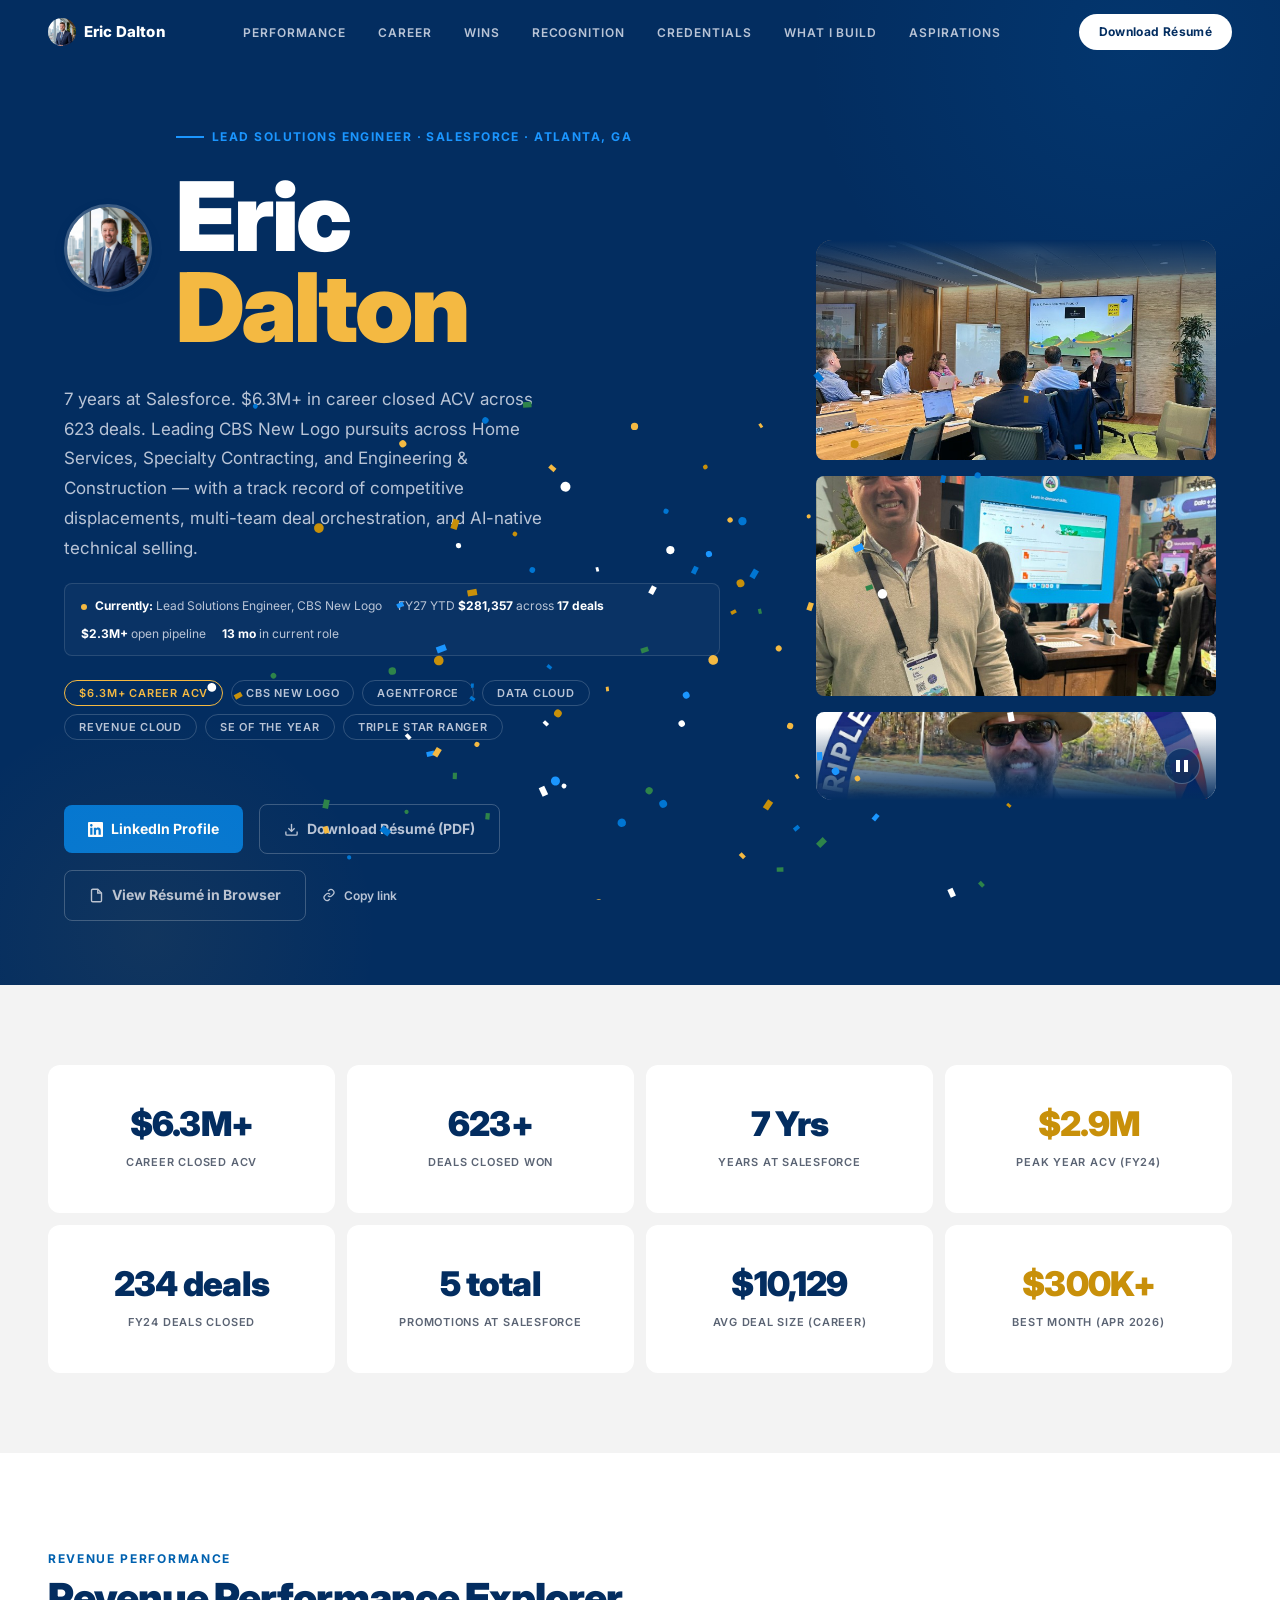
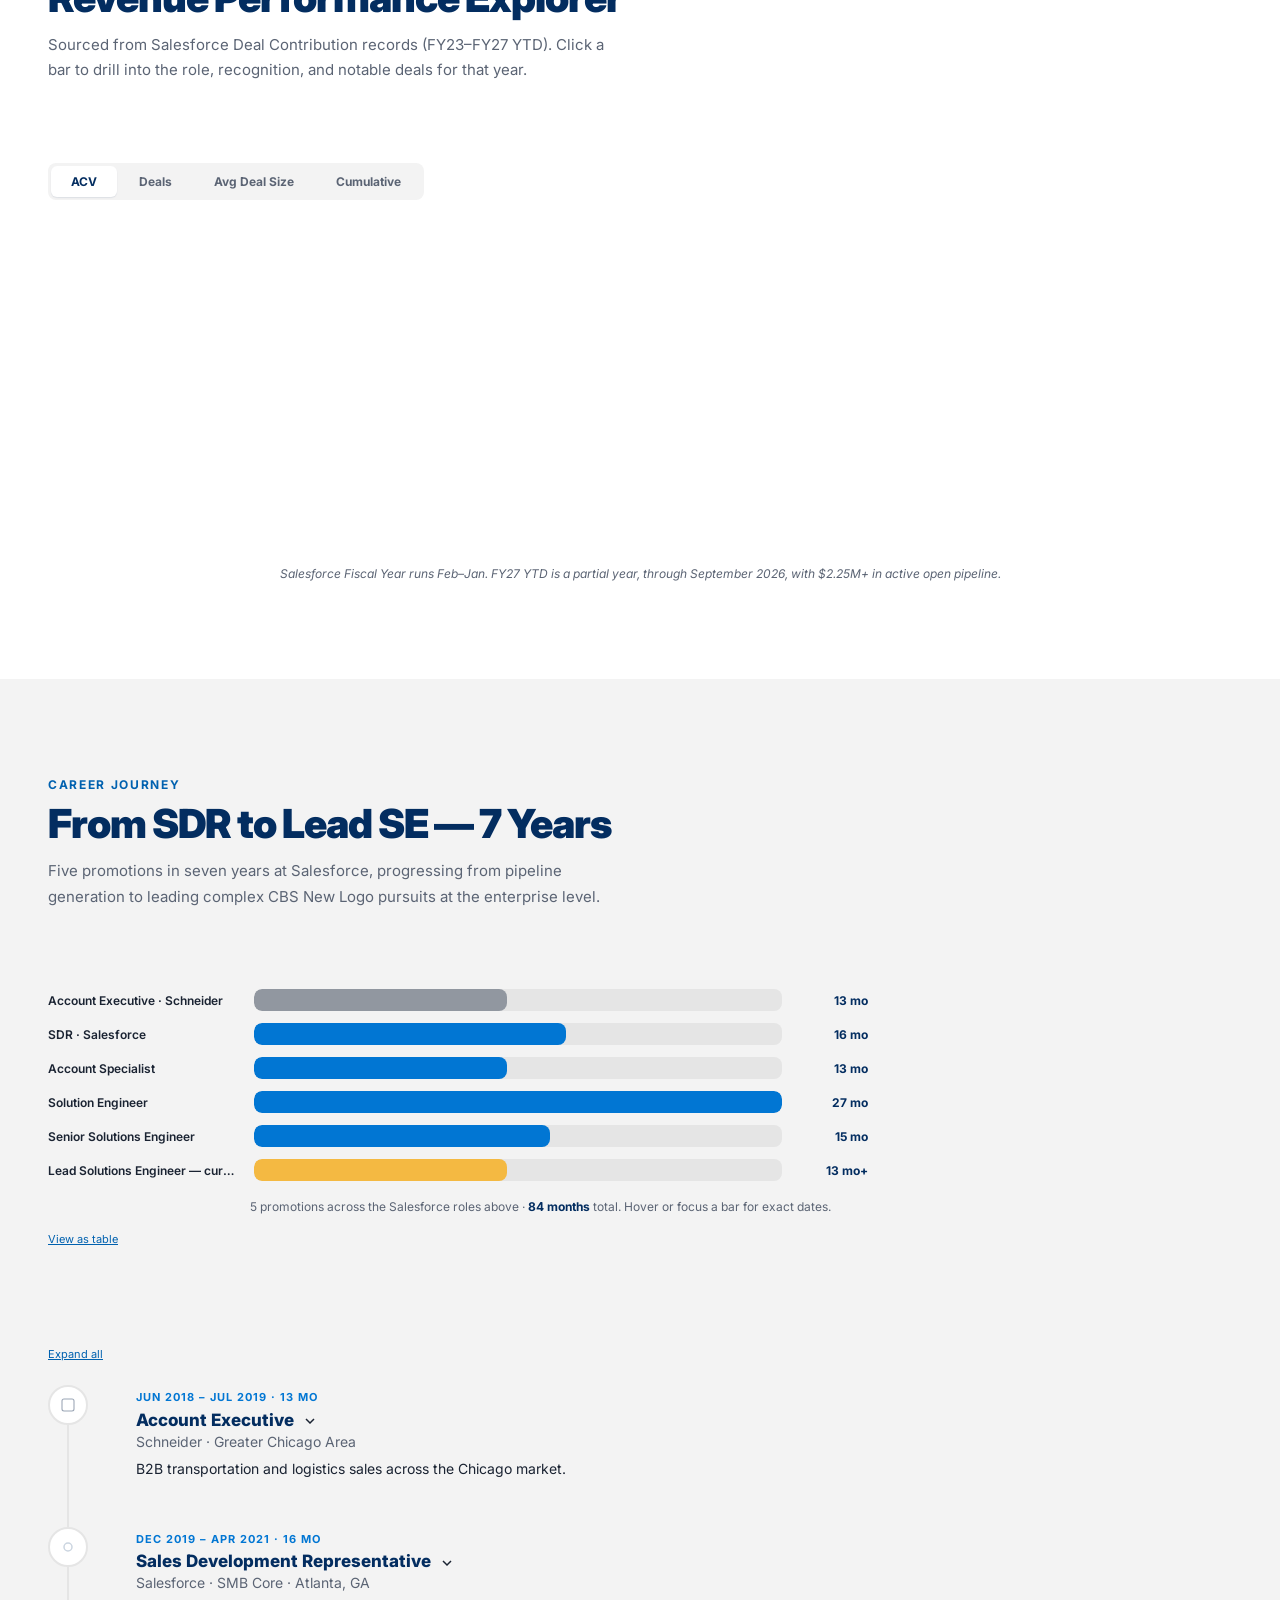
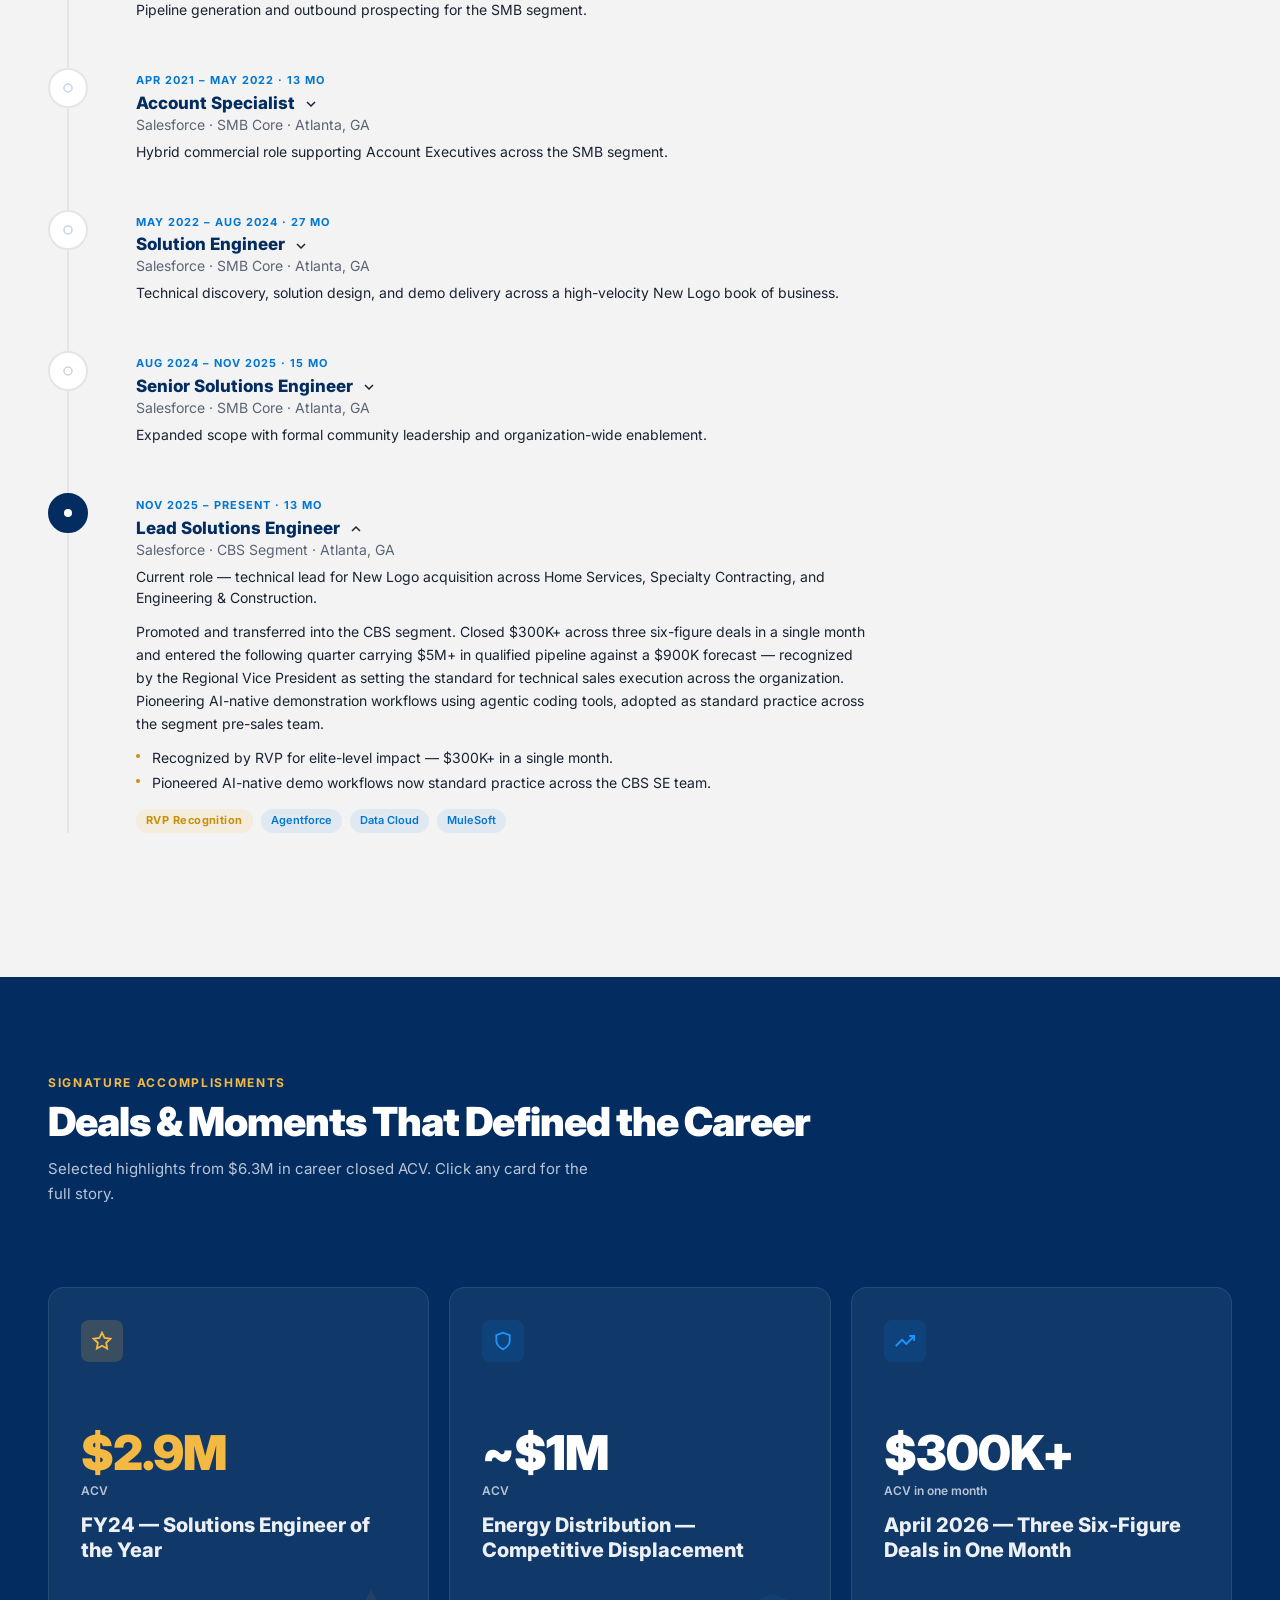
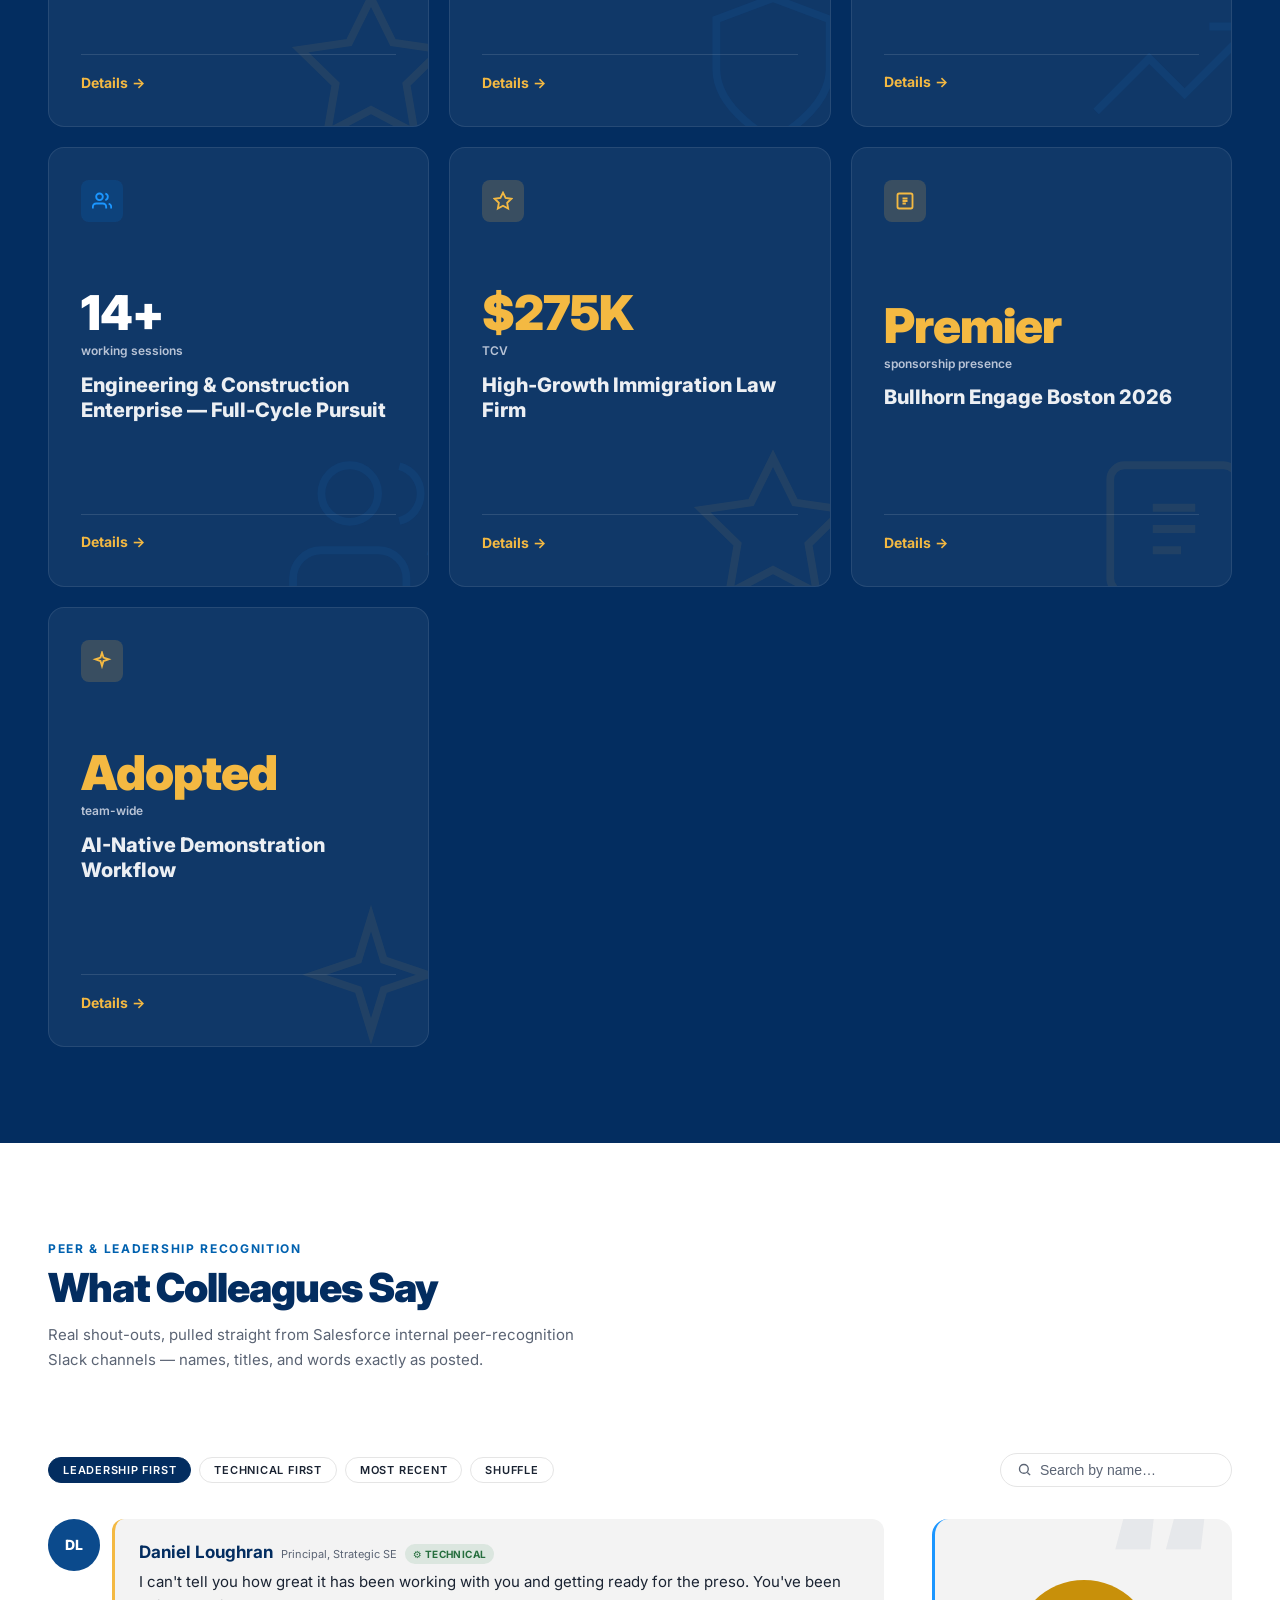
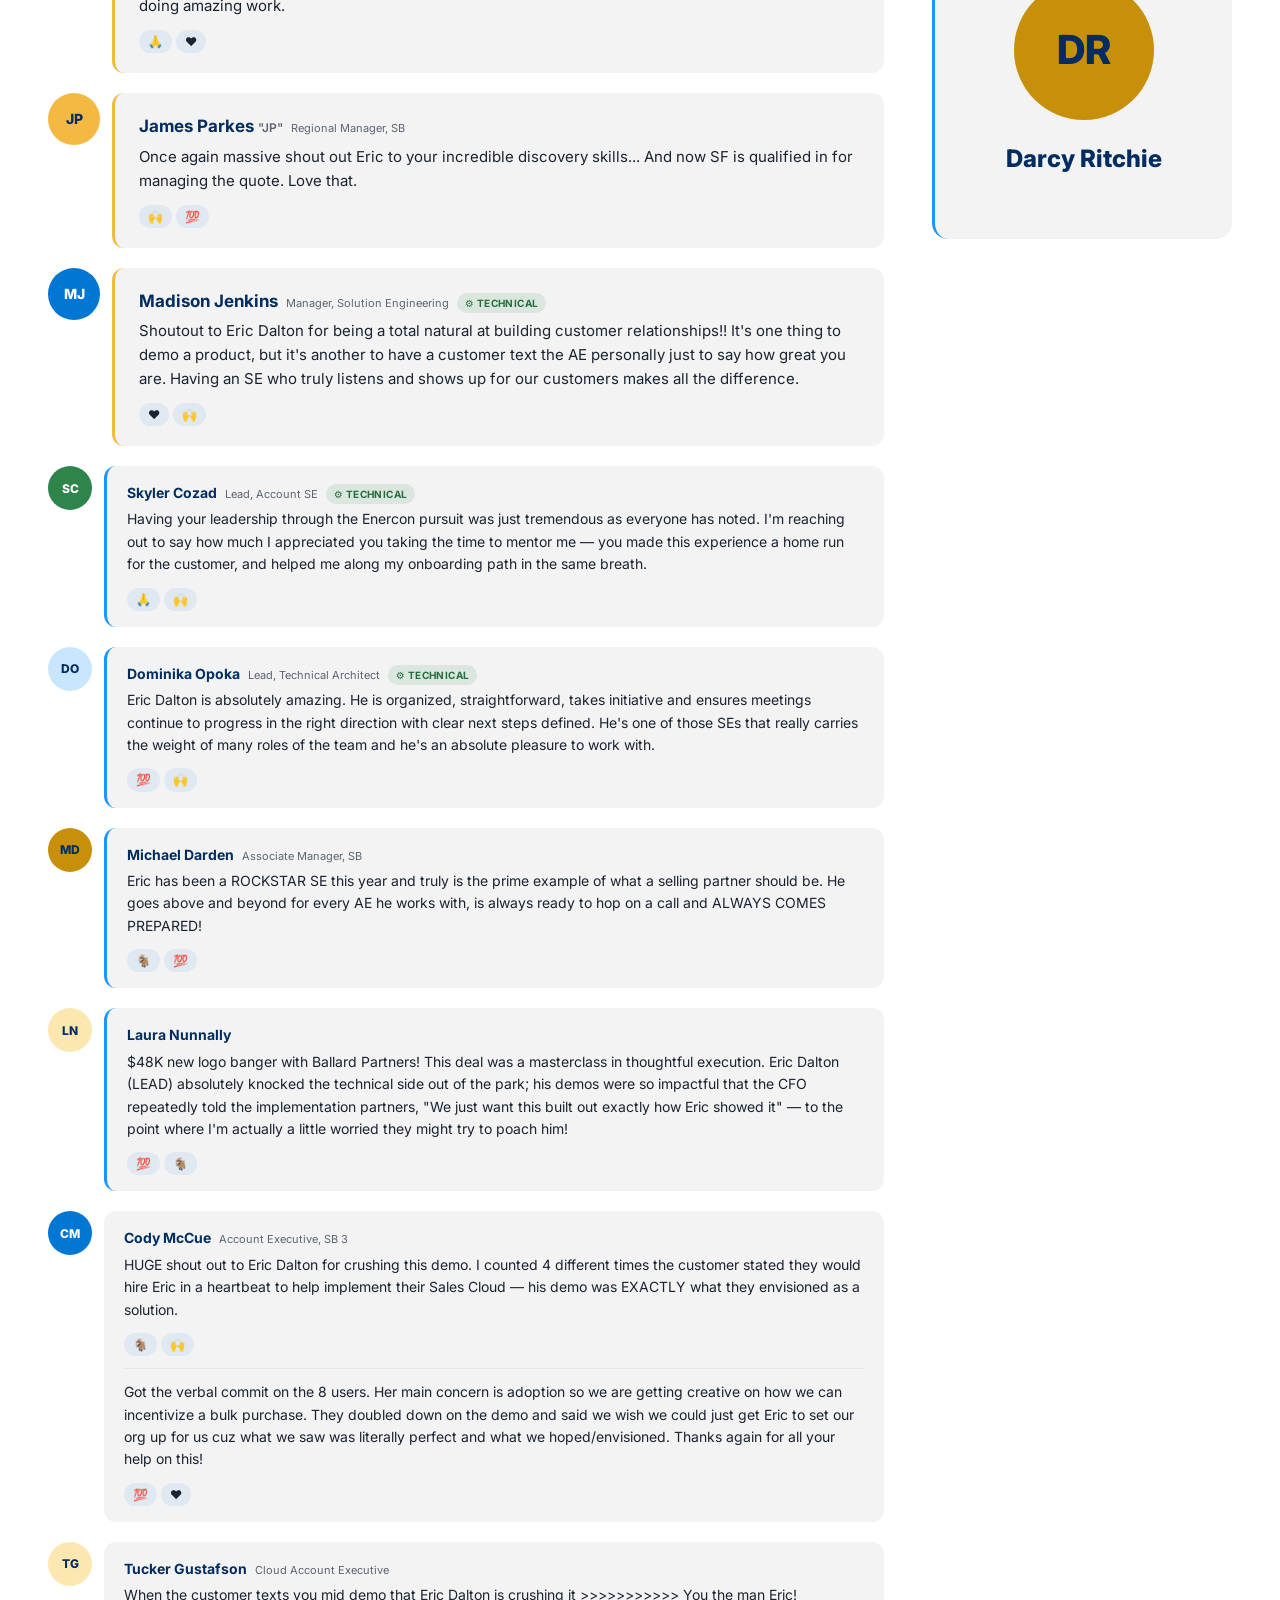
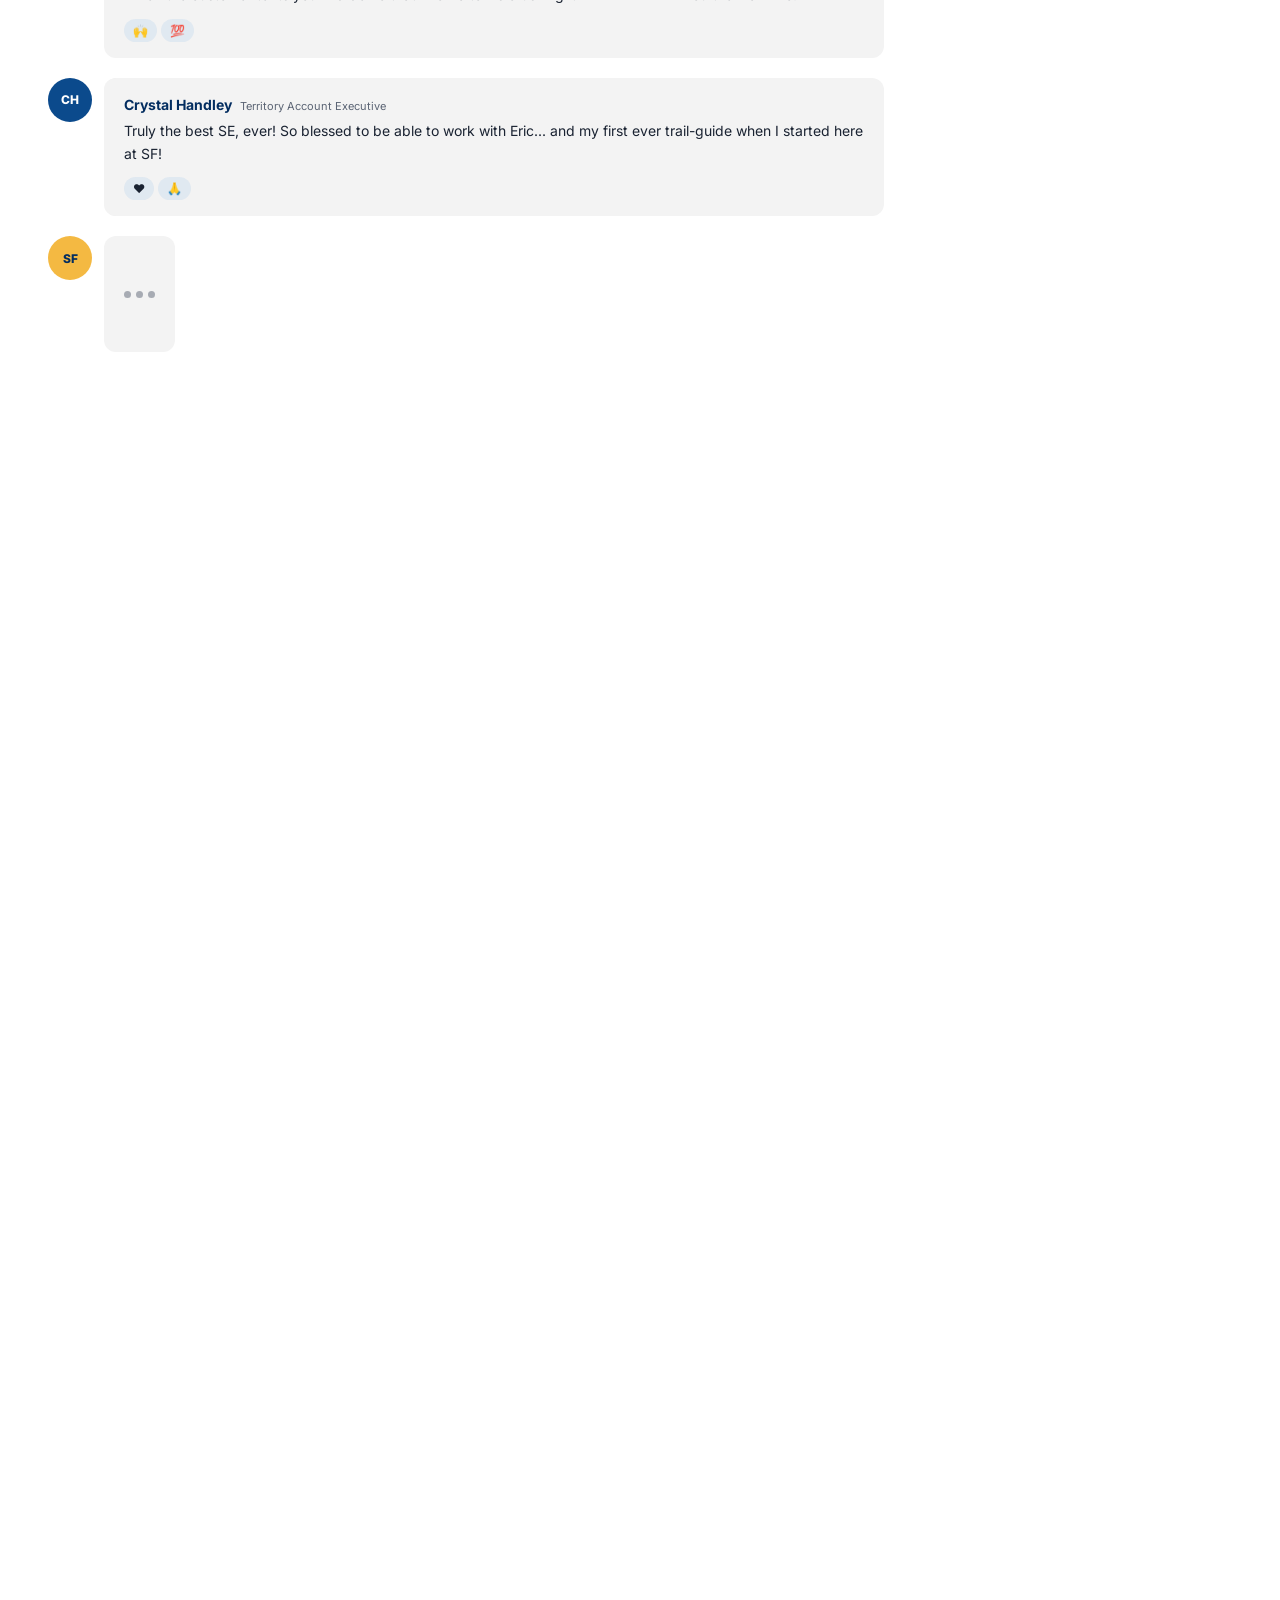
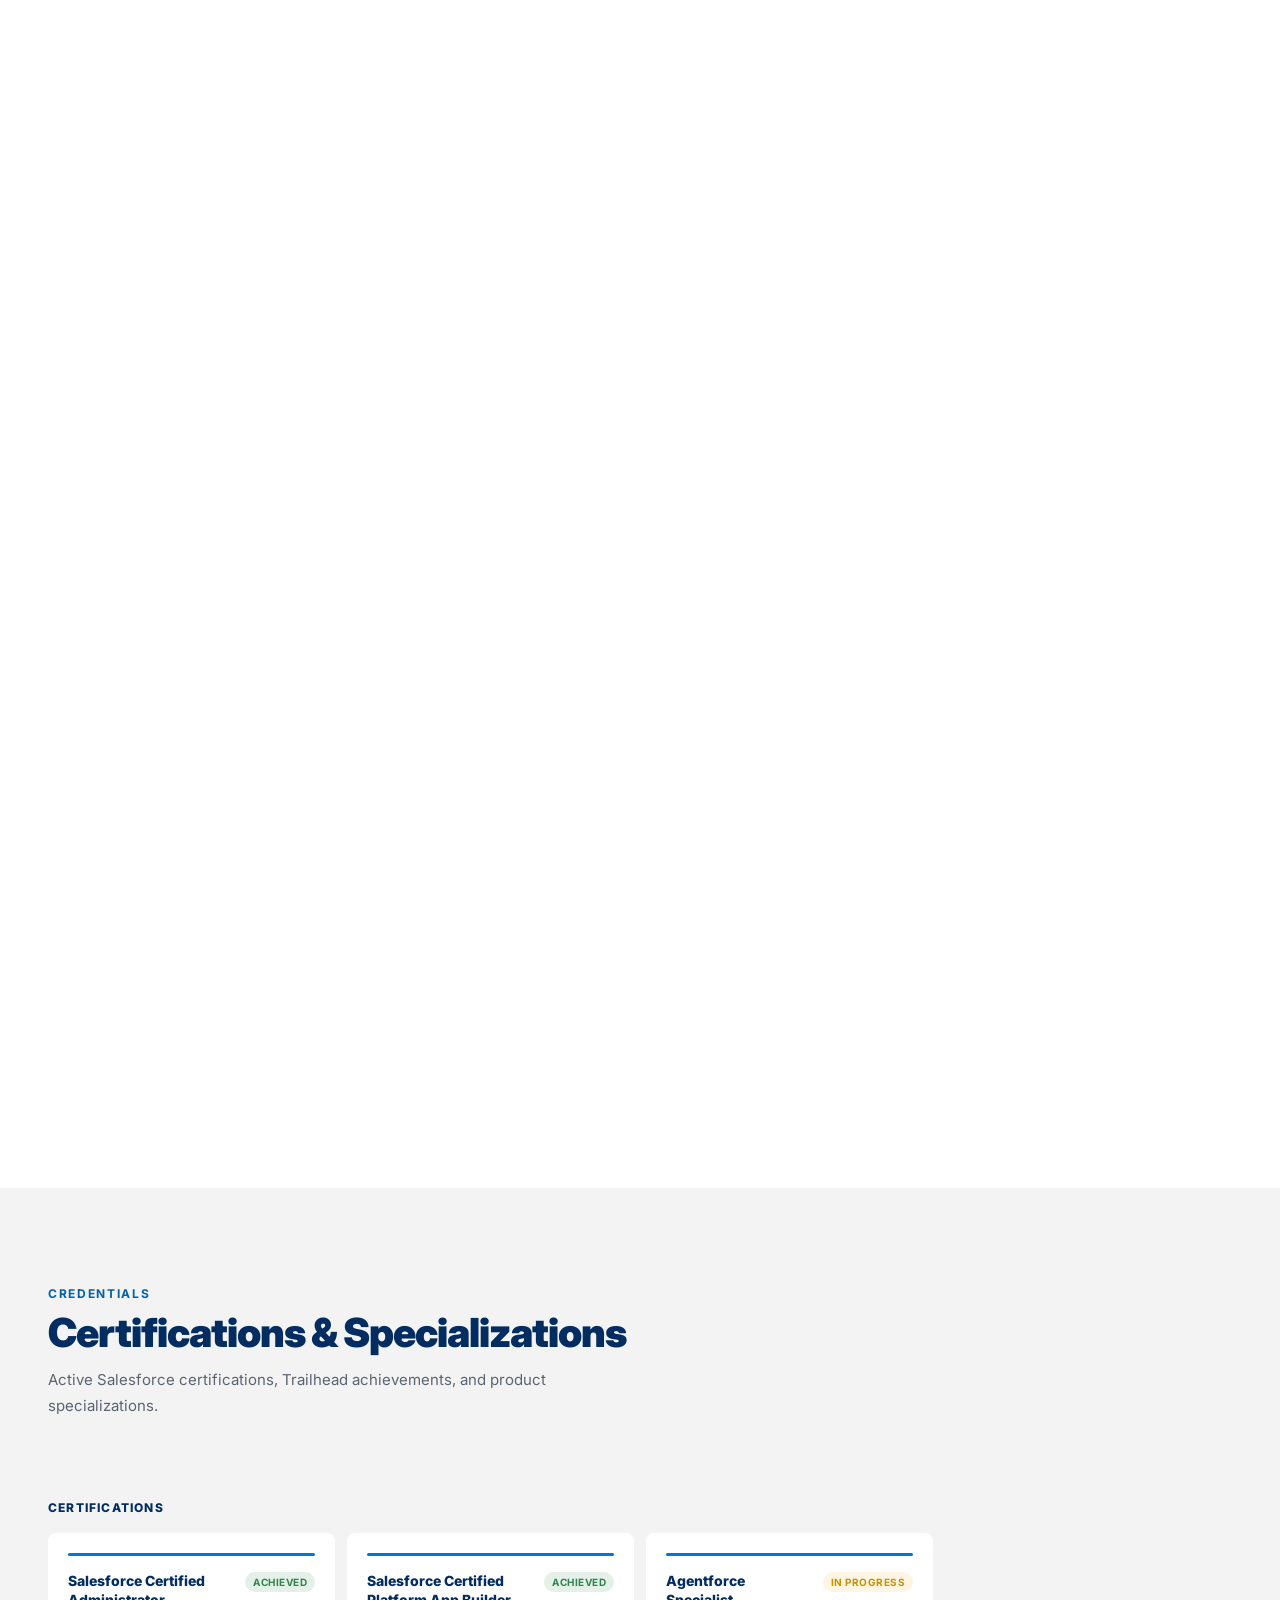
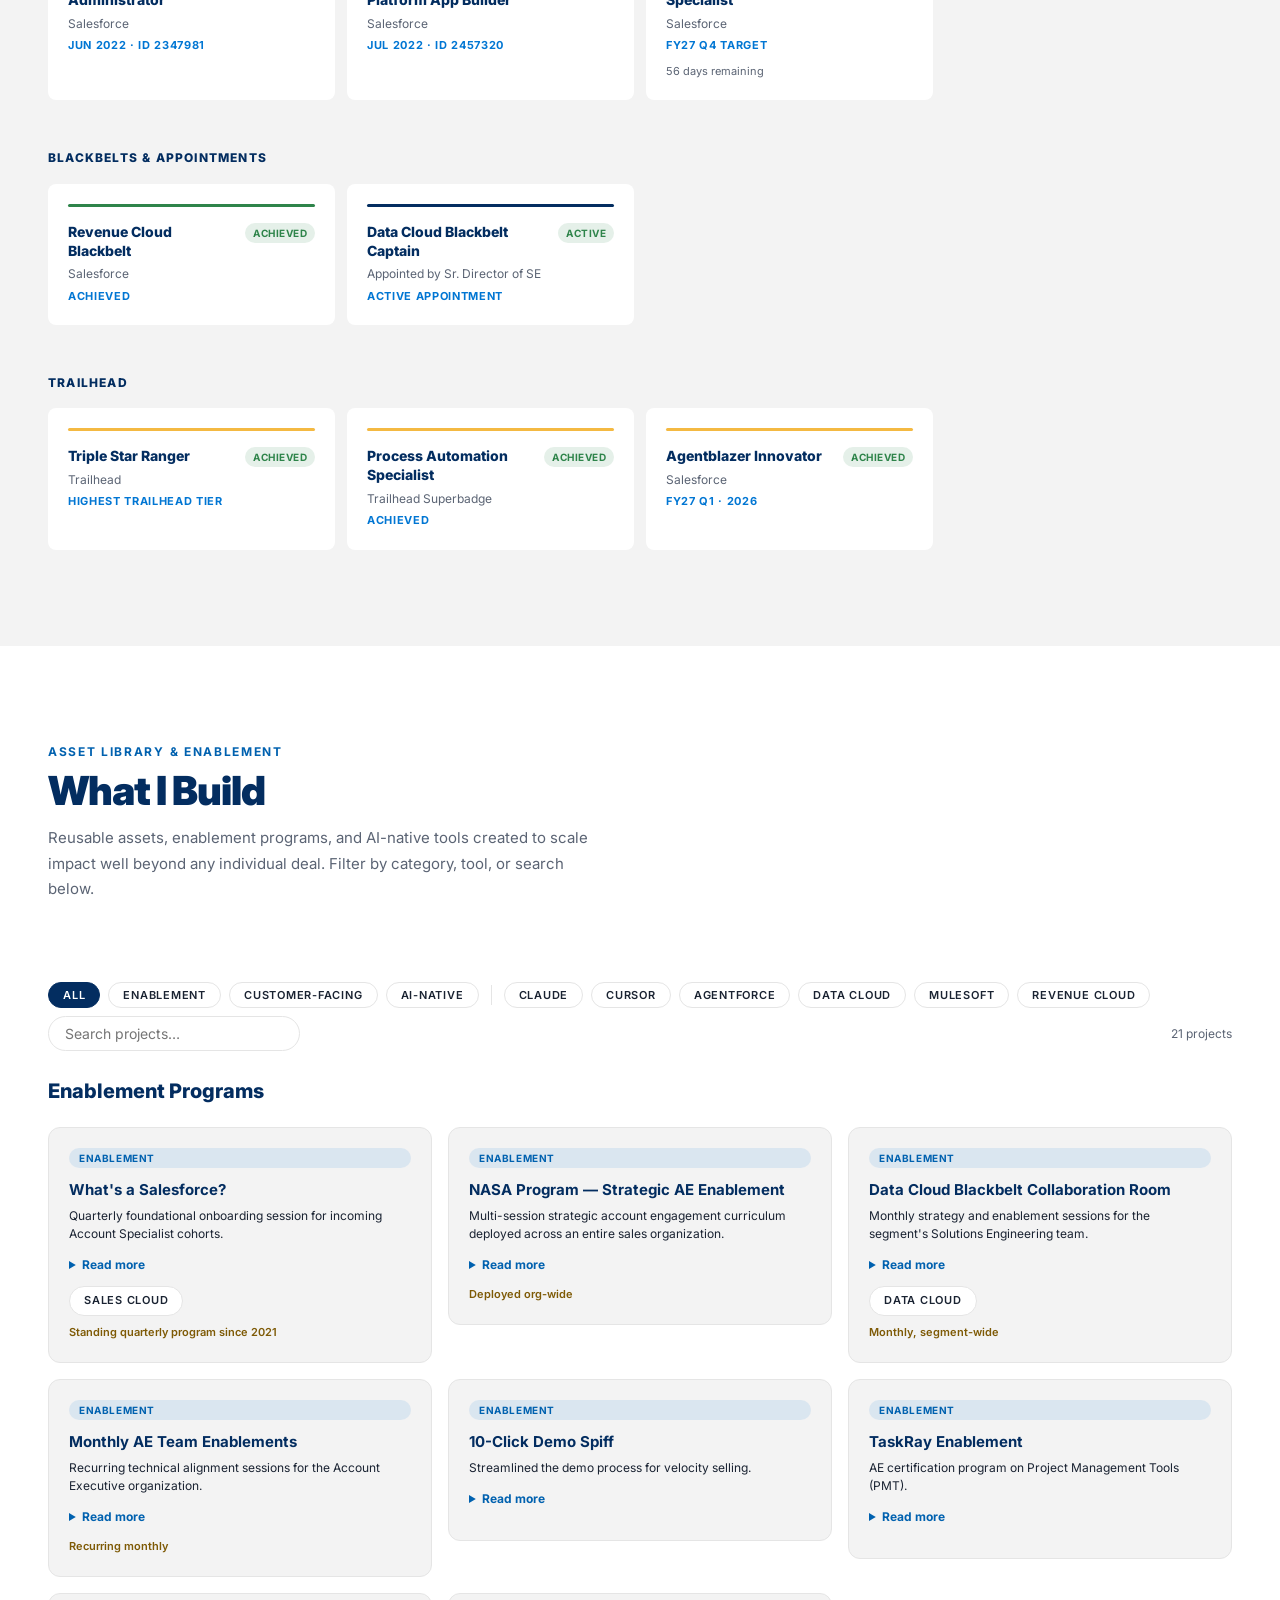
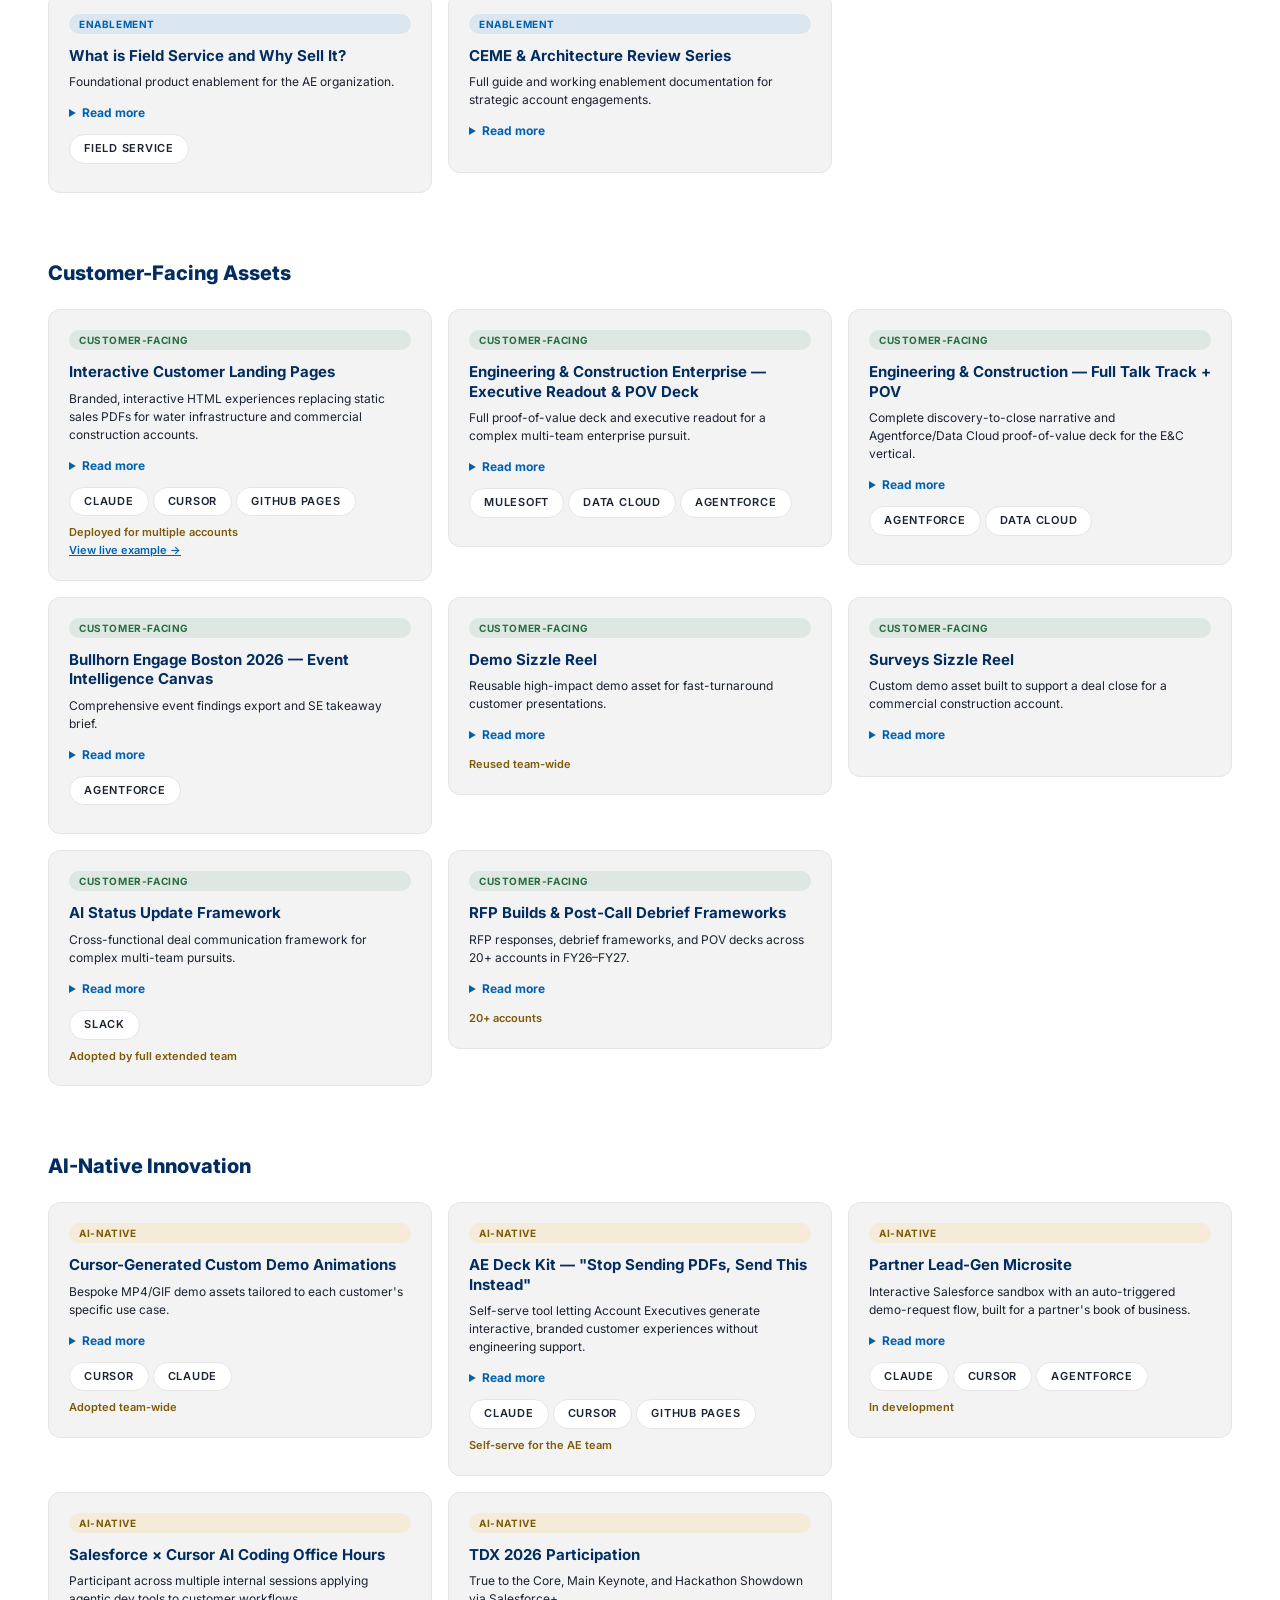
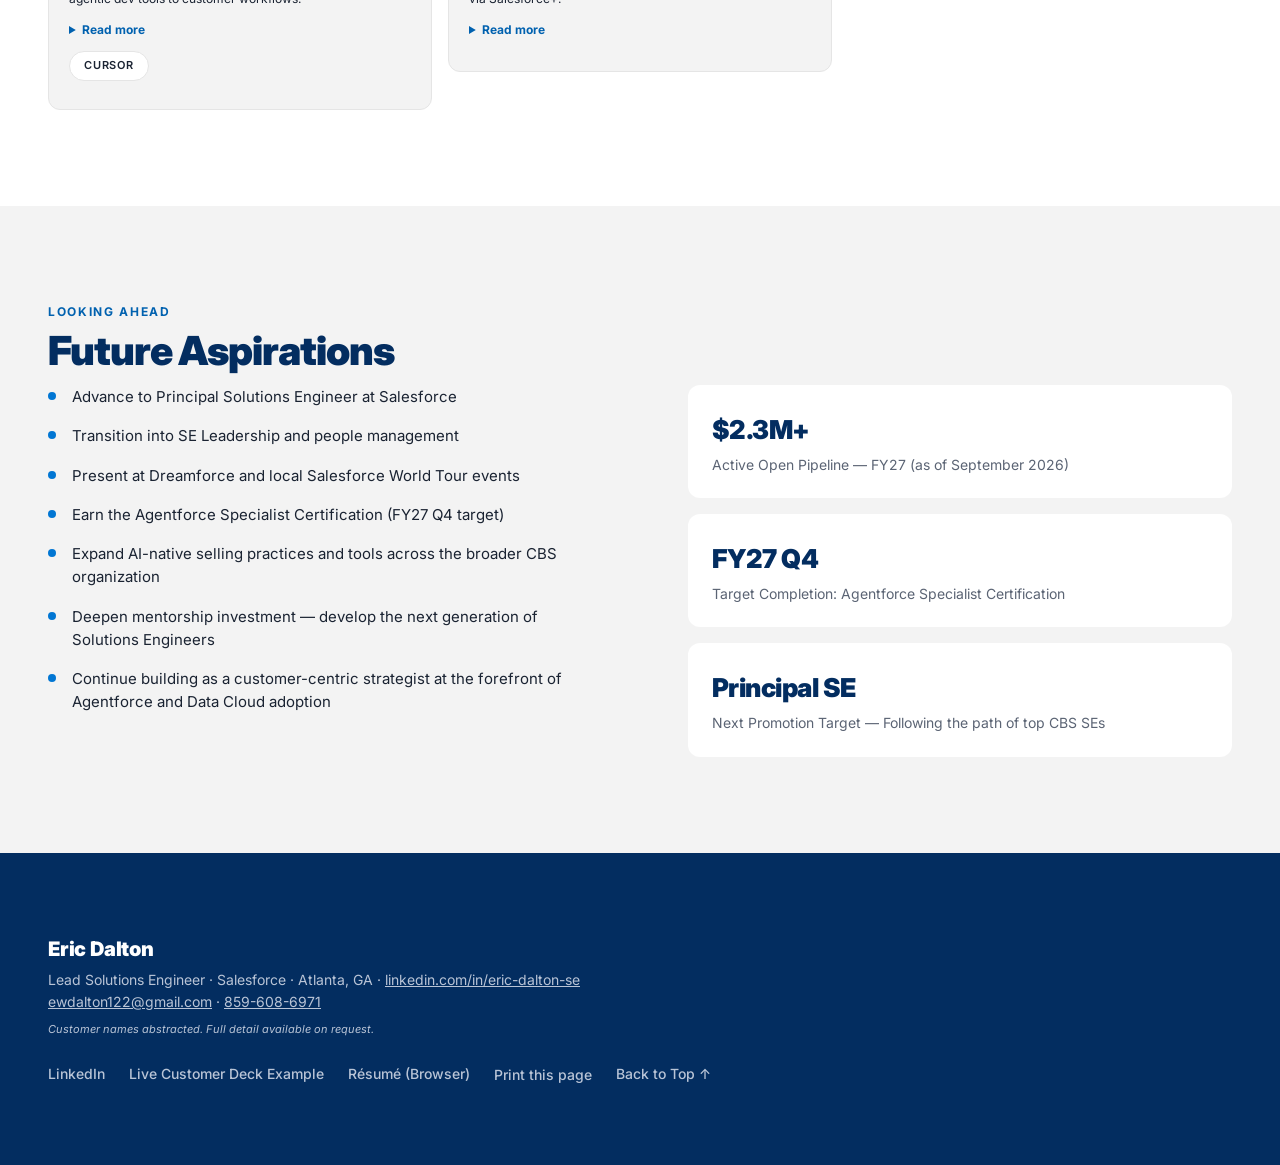
==== commit c83507c5: "feat: support multiple quotes per person on shoutout wall (Vick Mehrotra, Cody McCue) Co-authored-by" ====
--- a/index.html
+++ b/index.html
@@ -957,8 +957,16 @@
               <span class="shoutout-name">Cody McCue</span>
               <span class="shoutout-title">Account Executive, SB 3</span>
             </div>
-            <p class="shoutout-text">HUGE shout out to Eric Dalton for crushing this demo. I counted 4 different times the customer stated they would hire Eric in a heartbeat to help implement their Sales Cloud — his demo was EXACTLY what they envisioned as a solution.</p>
-            <div class="shoutout-reactions" aria-hidden="true"><span class="reaction-pill">🐐</span><span class="reaction-pill">🙌</span></div>
+            <div class="shoutout-quote-group">
+              <div class="shoutout-quote-item">
+                <p class="shoutout-text">HUGE shout out to Eric Dalton for crushing this demo. I counted 4 different times the customer stated they would hire Eric in a heartbeat to help implement their Sales Cloud — his demo was EXACTLY what they envisioned as a solution.</p>
+                <div class="shoutout-reactions" aria-hidden="true"><span class="reaction-pill">🐐</span><span class="reaction-pill">🙌</span></div>
+              </div>
+              <div class="shoutout-quote-item">
+                <p class="shoutout-text">Got the verbal commit on the 8 users. Her main concern is adoption so we are getting creative on how we can incentivize a bulk purchase. They doubled down on the demo and said we wish we could just get Eric to set our org up for us cuz what we saw was literally perfect and what we hoped/envisioned. Thanks again for all your help on this!</p>
+                <div class="shoutout-reactions" aria-hidden="true"><span class="reaction-pill">💯</span><span class="reaction-pill">❤️</span></div>
+              </div>
+            </div>
           </div>
         </div>
       </article>
@@ -1030,8 +1038,16 @@
             <div class="shoutout-head">
               <span class="shoutout-name">Vick Mehrotra</span>
             </div>
-            <p class="shoutout-text">How does it feel to have the Caitlin Clark of SEs on your team? Because Eric is hitting nothing but net.</p>
-            <div class="shoutout-reactions" aria-hidden="true"><span class="reaction-pill">🐐</span><span class="reaction-pill">🙌</span></div>
+            <div class="shoutout-quote-group">
+              <div class="shoutout-quote-item">
+                <p class="shoutout-text">How does it feel to have the Caitlin Clark of SEs on your team? Because Eric is hitting nothing but net.</p>
+                <div class="shoutout-reactions" aria-hidden="true"><span class="reaction-pill">🐐</span><span class="reaction-pill">🙌</span></div>
+              </div>
+              <div class="shoutout-quote-item">
+                <p class="shoutout-text">Eric executed a fantastic demo. His knowledge of Comms Cloud, and his (and his reps) familiarity with the customers' needs was clearly evident throughout the presentation! Great work Eric Dalton!</p>
+                <div class="shoutout-reactions" aria-hidden="true"><span class="reaction-pill">💯</span><span class="reaction-pill">🙌</span></div>
+              </div>
+            </div>
           </div>
         </div>
       </article>
--- a/assets/css/sections.css
+++ b/assets/css/sections.css
@@ -518,6 +518,18 @@
   padding: 2px 9px;
 }
 
+/* A person who gave more than one shout-out gets a second (or third) quote
+   block stacked under the SAME identity header above, each keeping its own
+   text + reaction row. A thin divider is enough to read as "two distinct
+   remarks," not a second card. Only two entries (Cody McCue, Vick Mehrotra)
+   use this today; every other card still renders a single .shoutout-text +
+   .shoutout-reactions pair directly, unwrapped. */
+.shoutout-quote-item + .shoutout-quote-item {
+  margin-top: var(--sp-3);
+  padding-top: var(--sp-3);
+  border-top: 1px solid var(--border);
+}
+
 /* Tier-weighted hierarchy — tier-3 (leadership) reads bigger with a gold
    accent border; tier-1 is the baseline size. Default DOM order is already
    tier-sorted, so no-JS visitors see the hierarchy for free. */
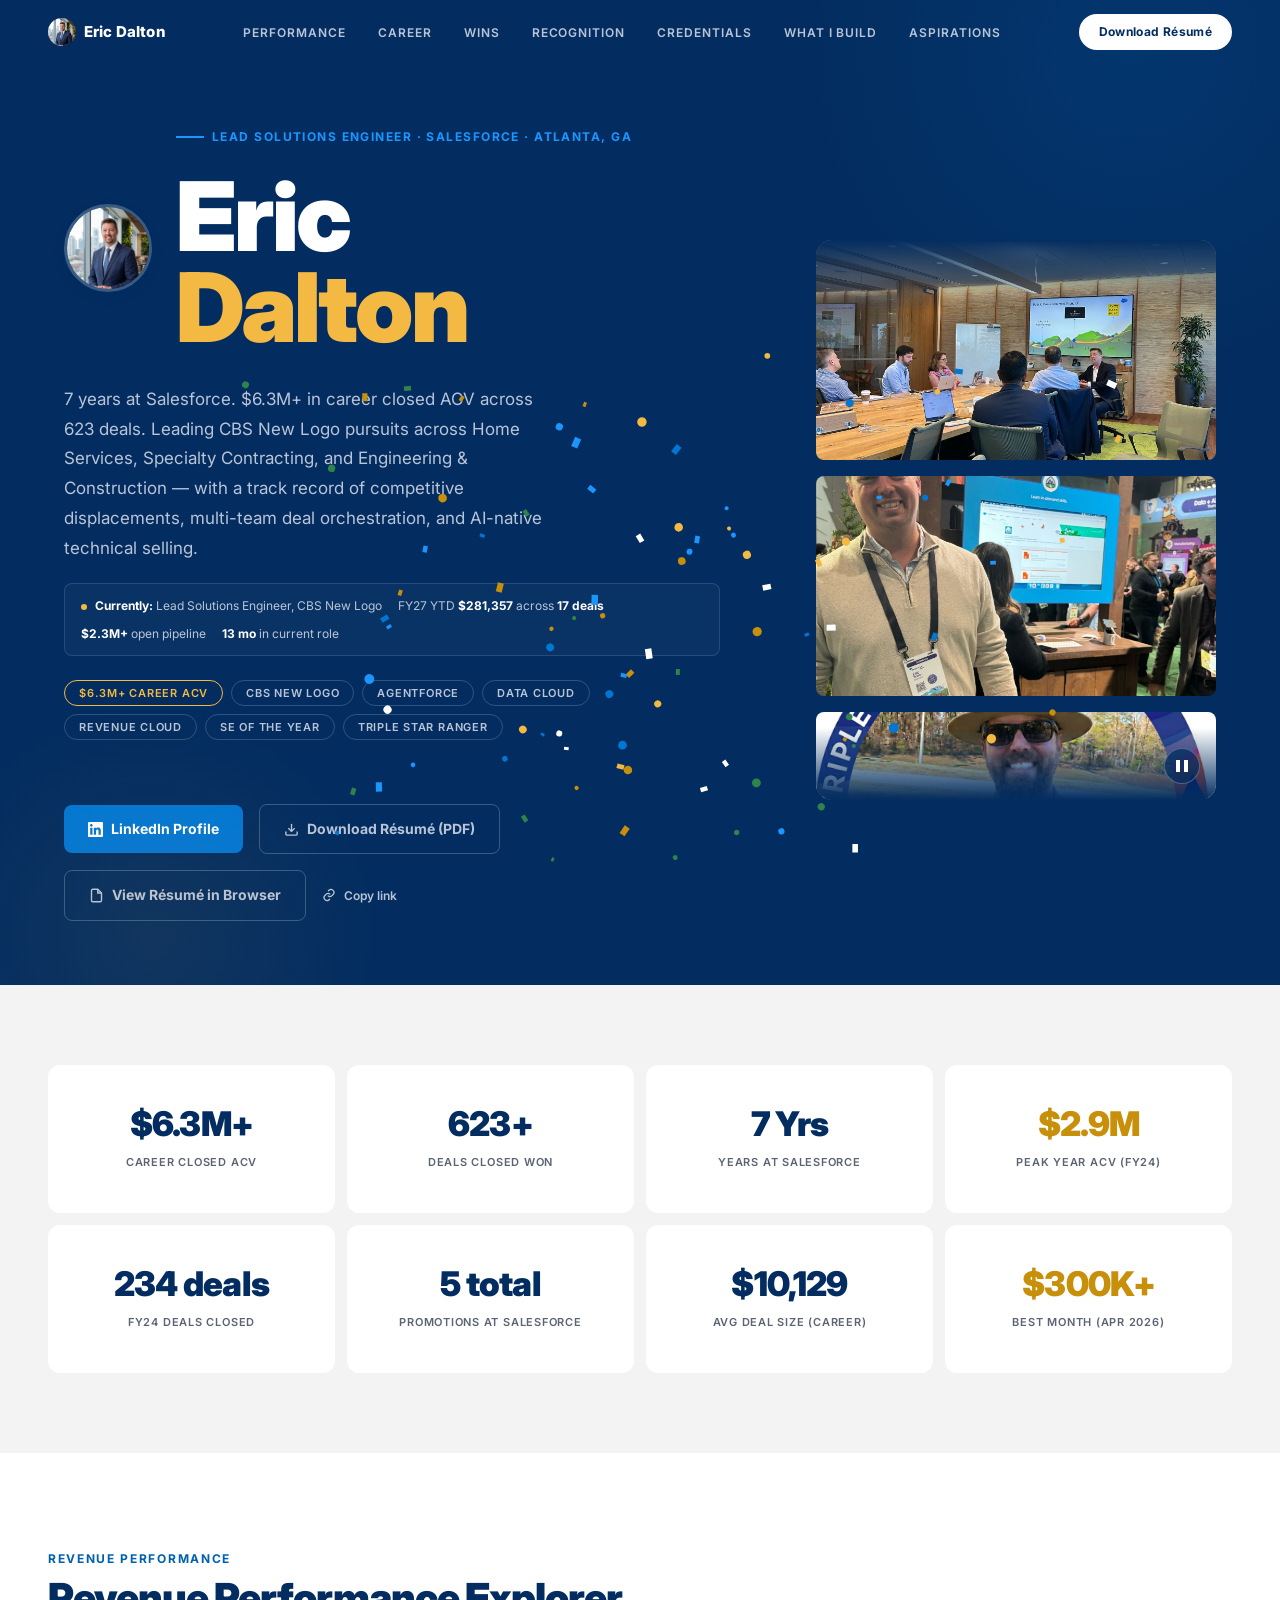
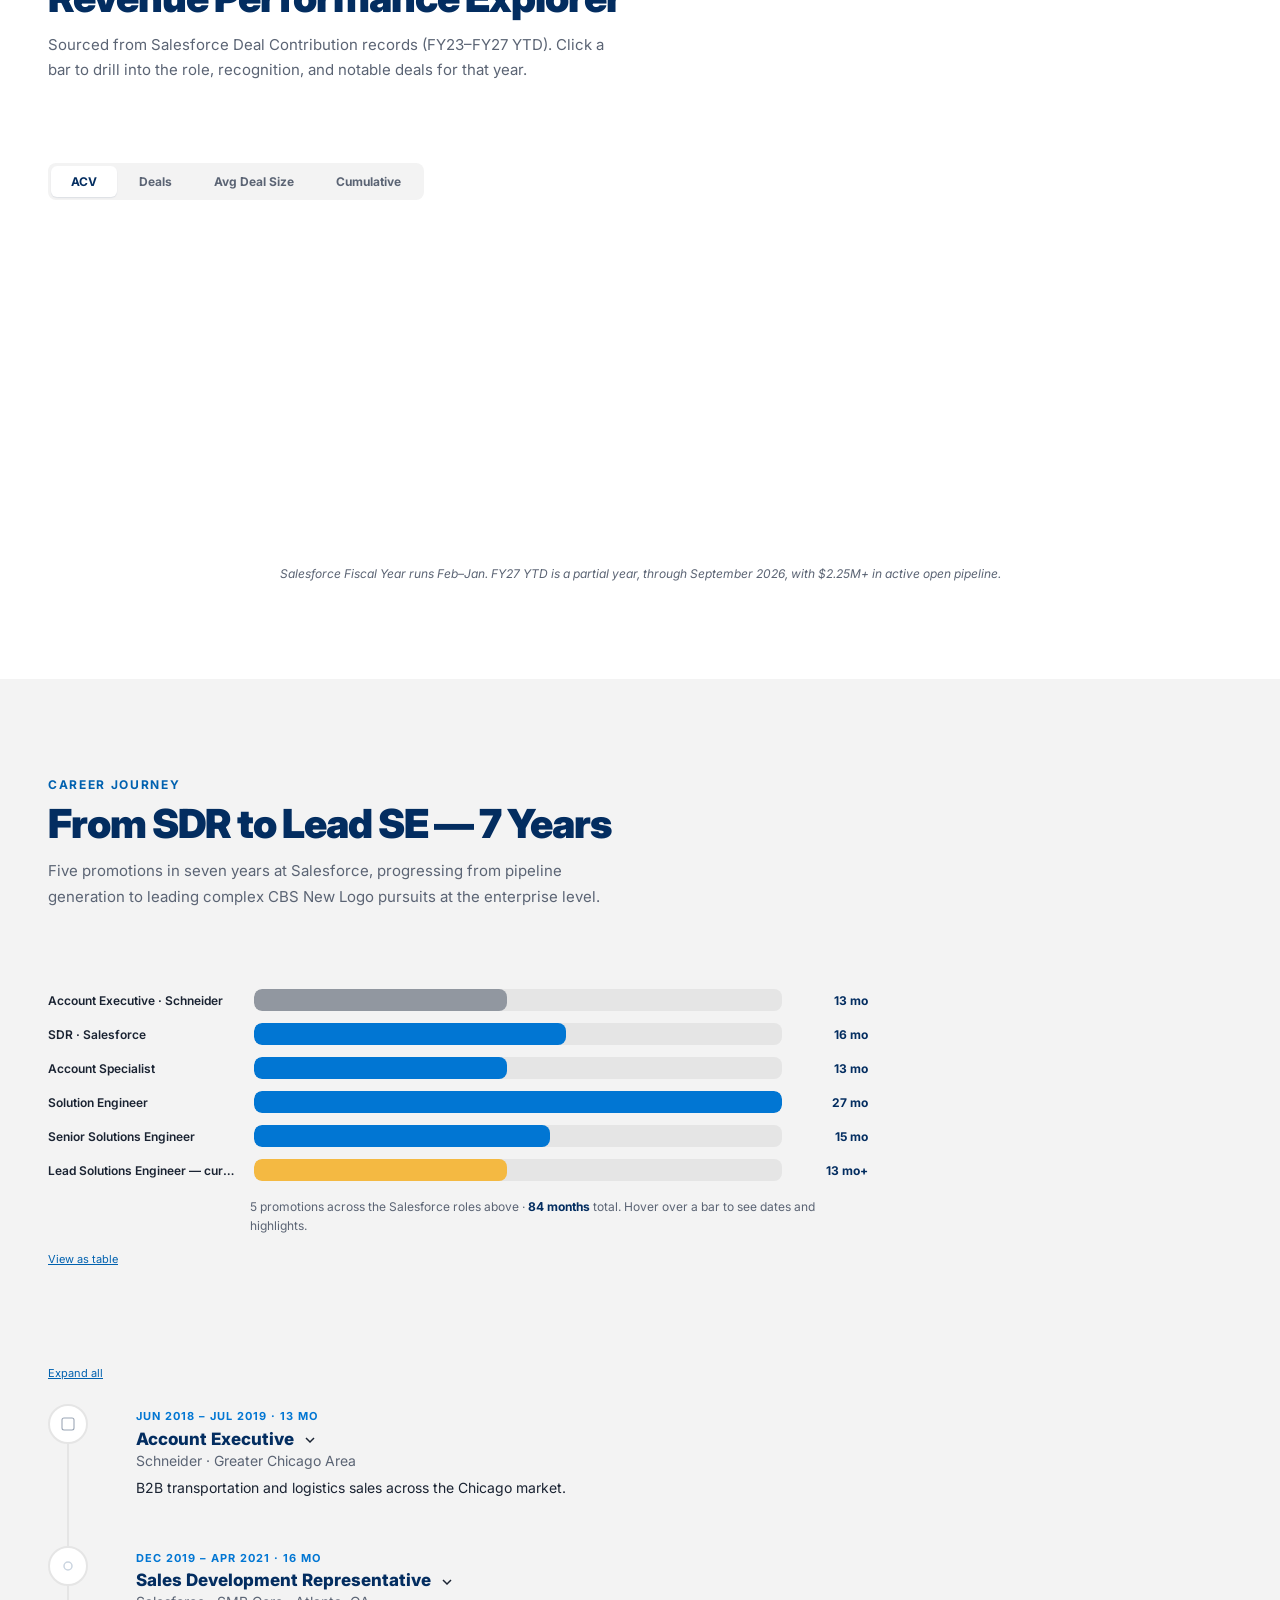
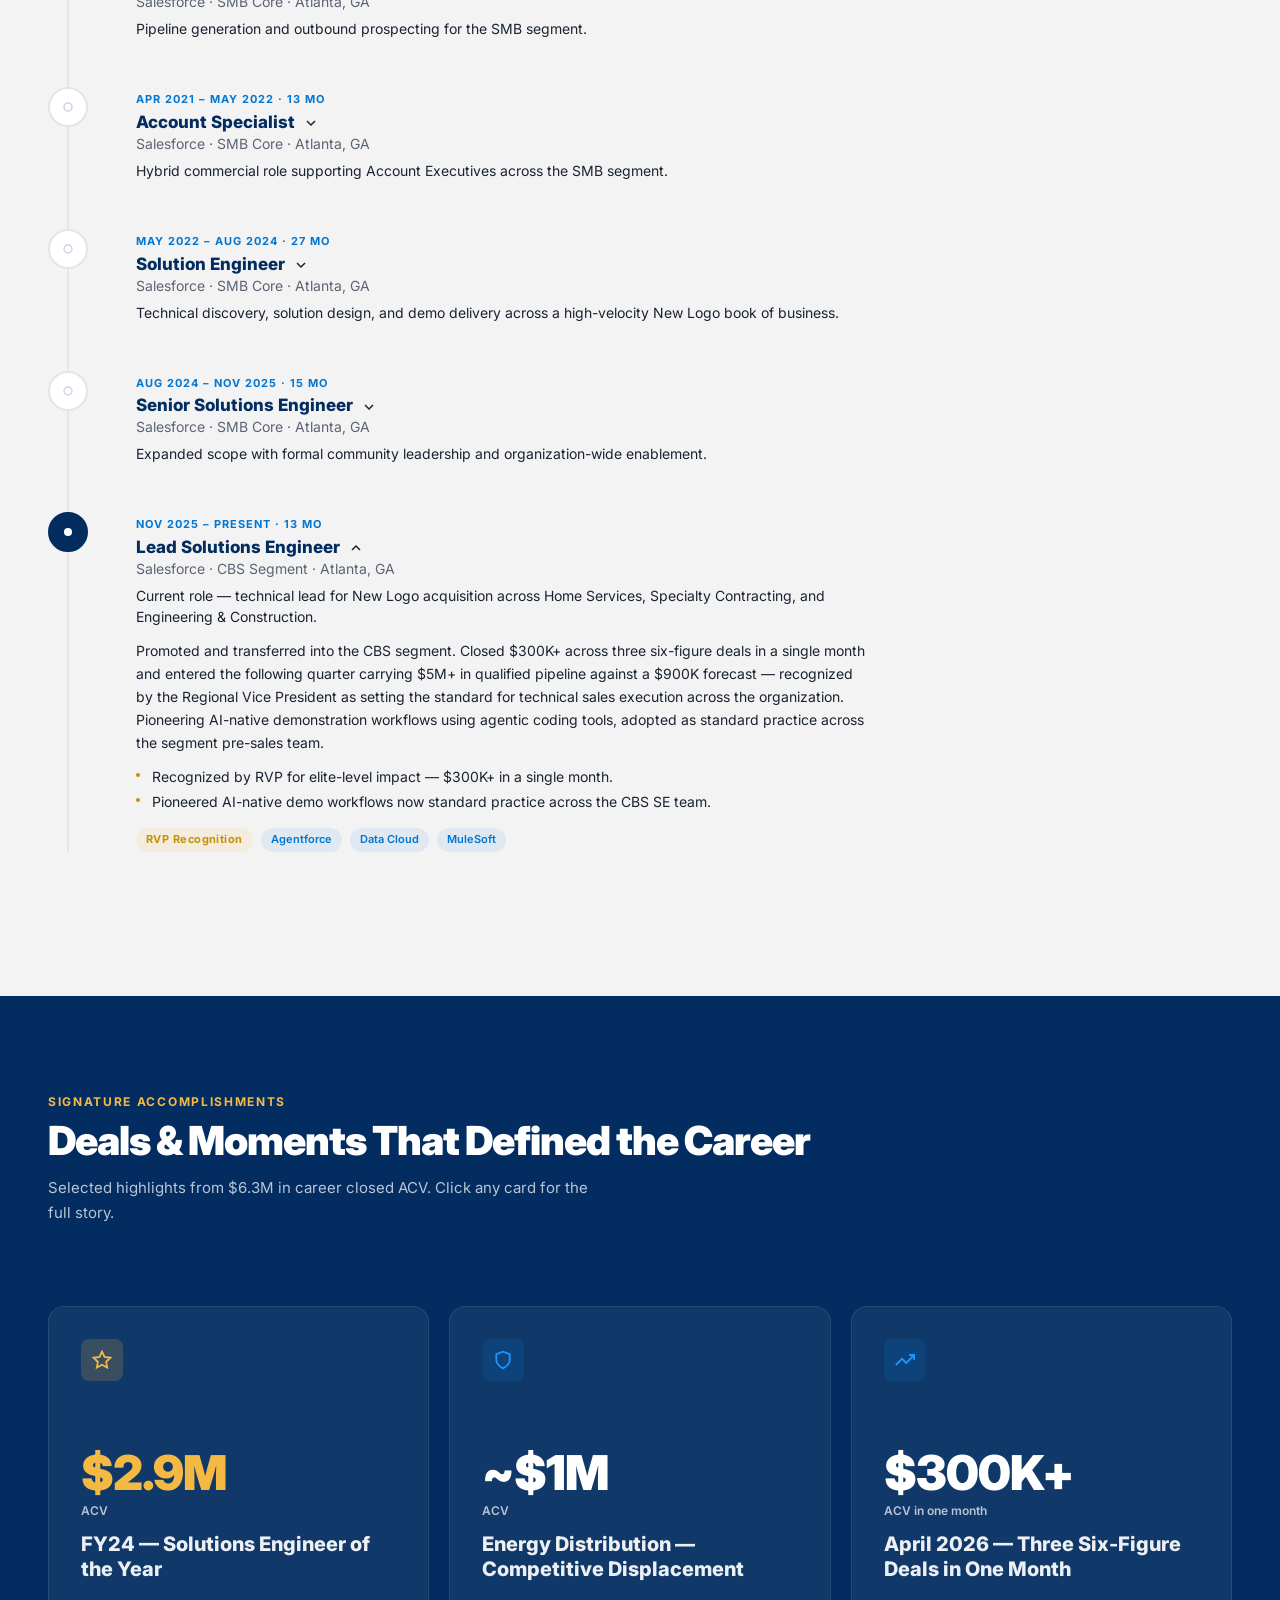
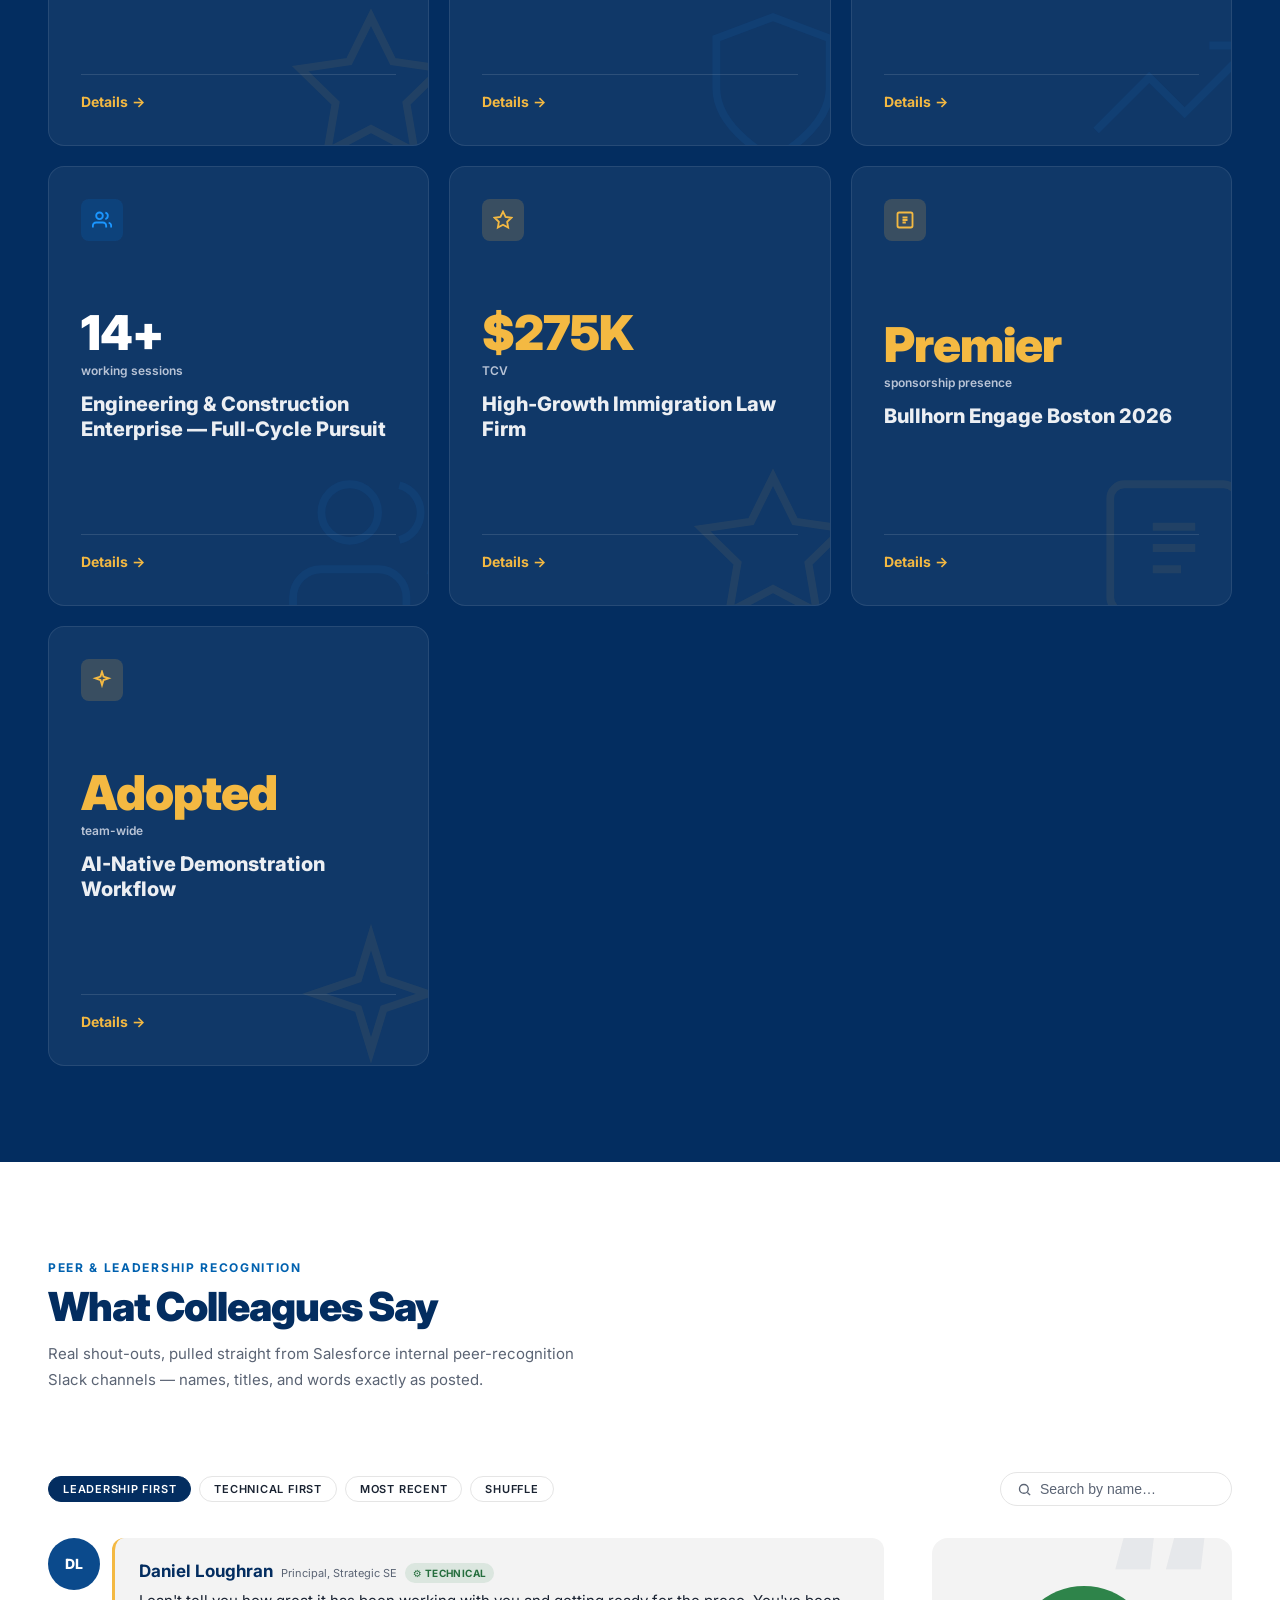
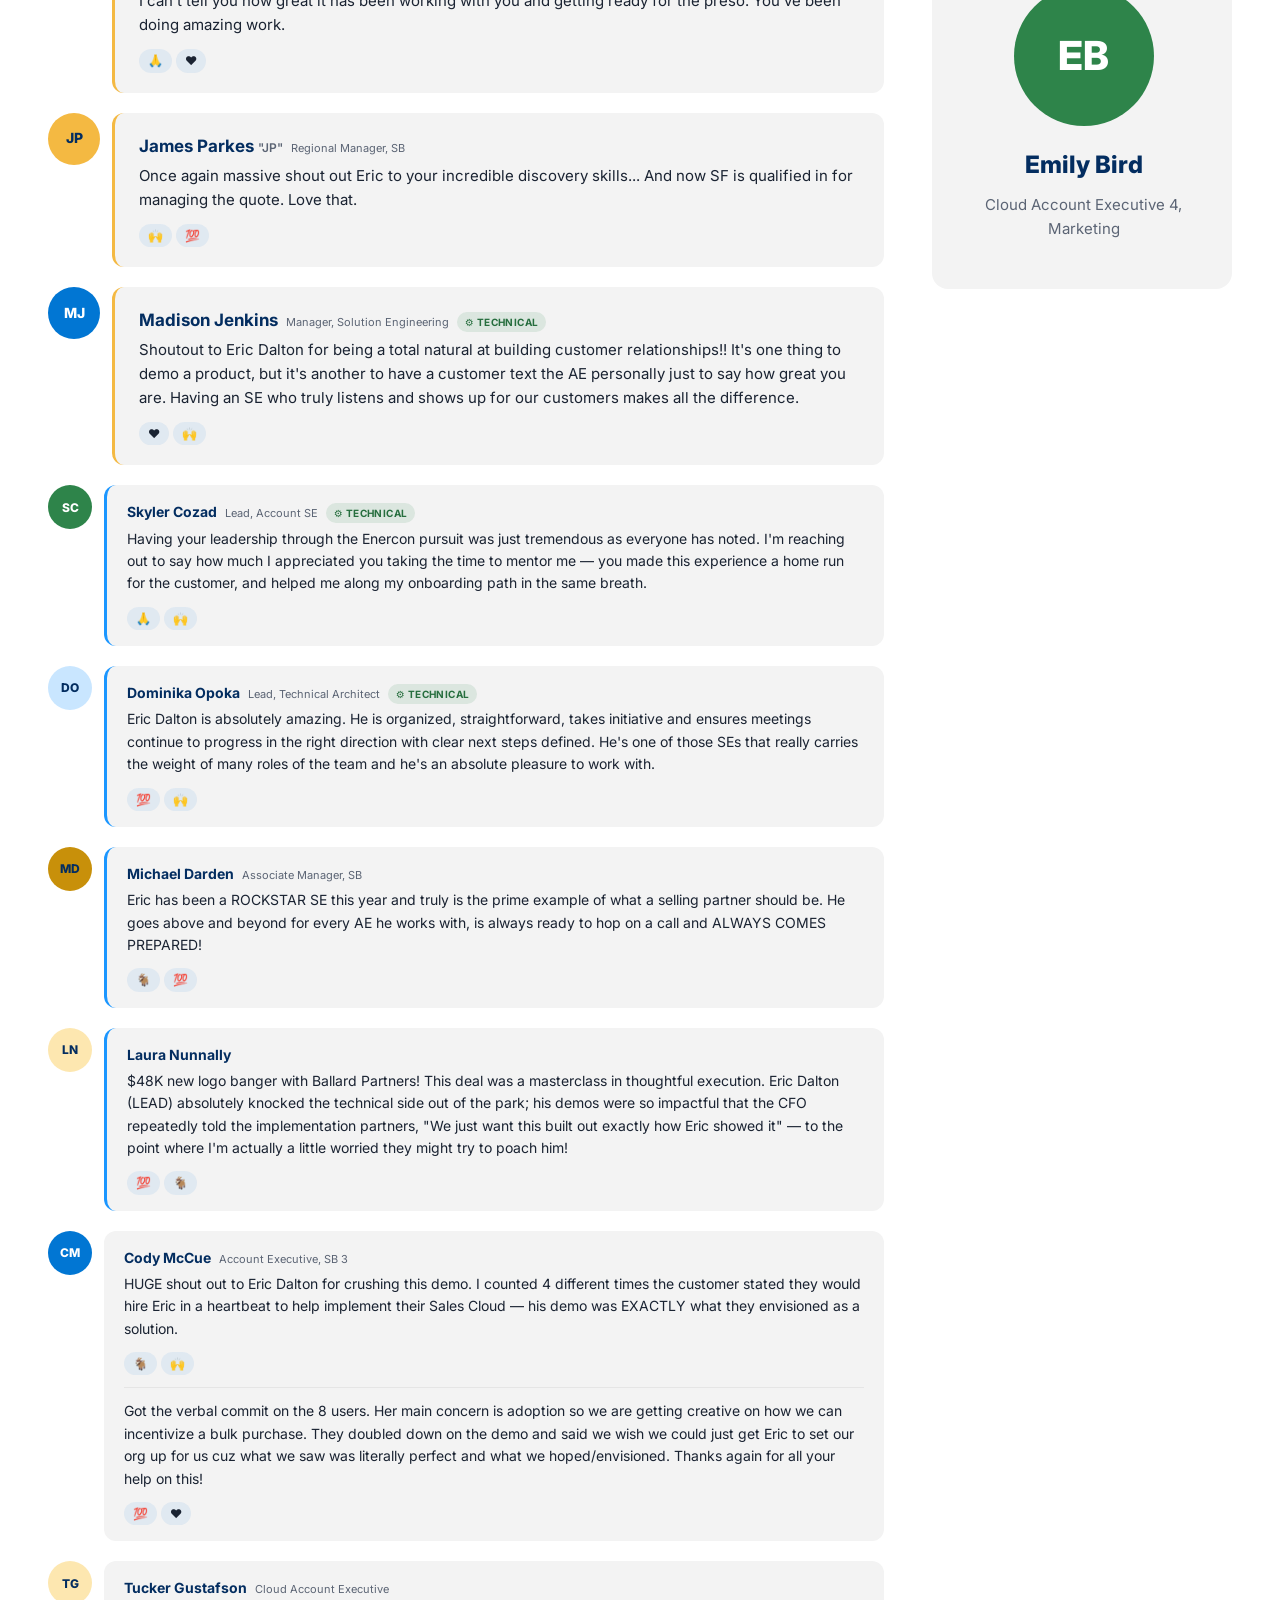
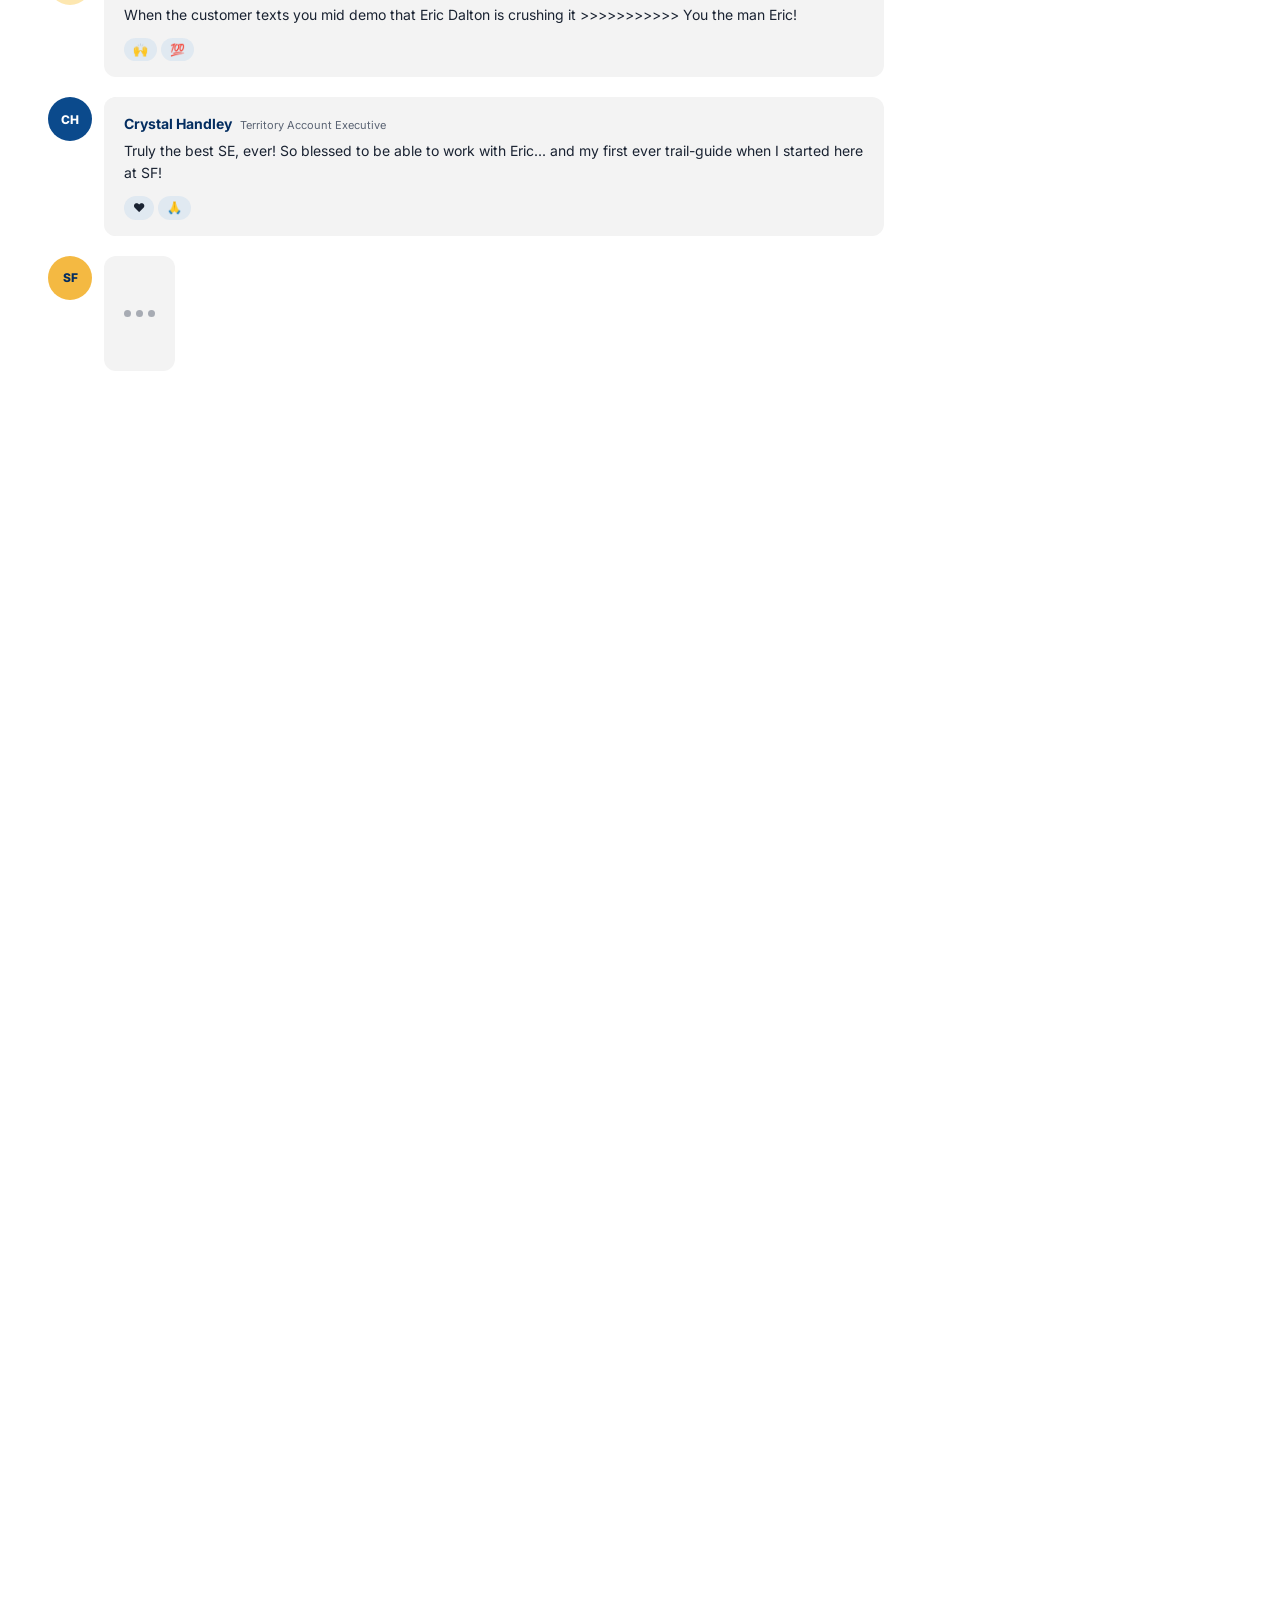
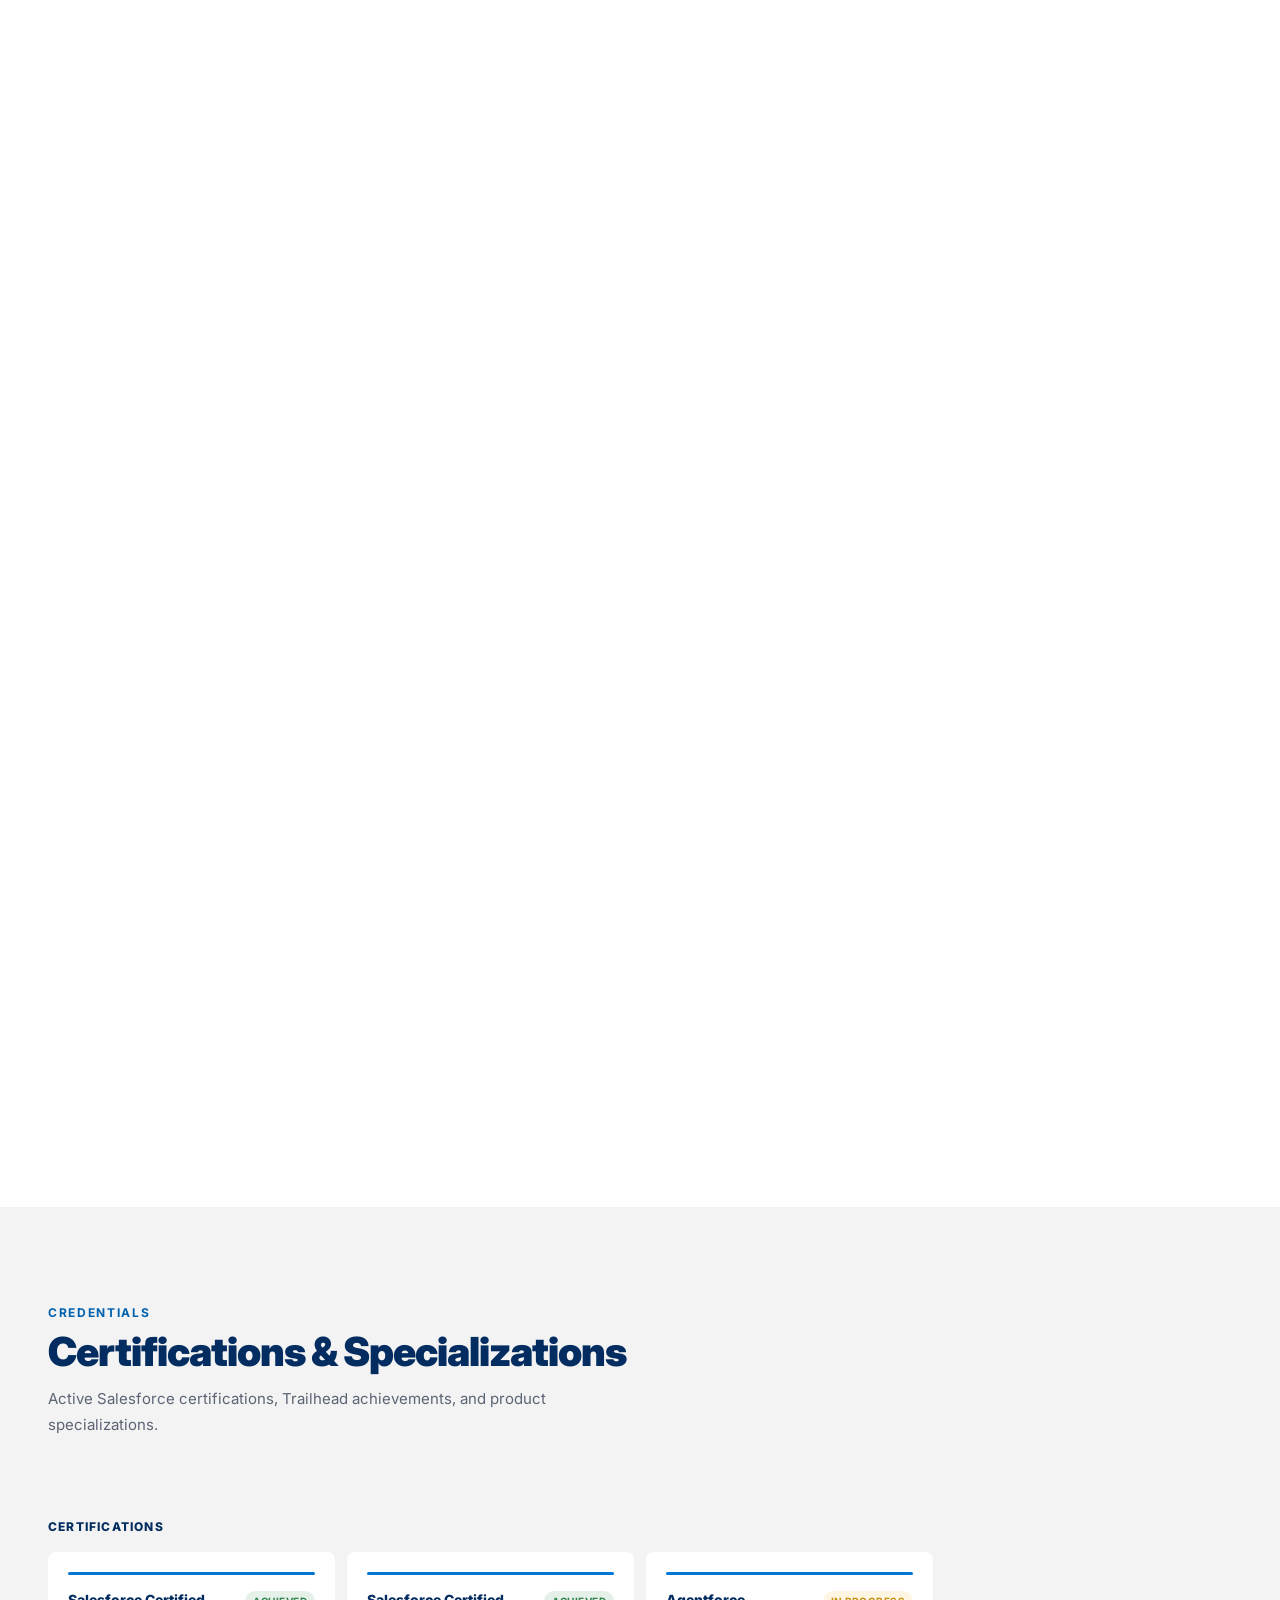
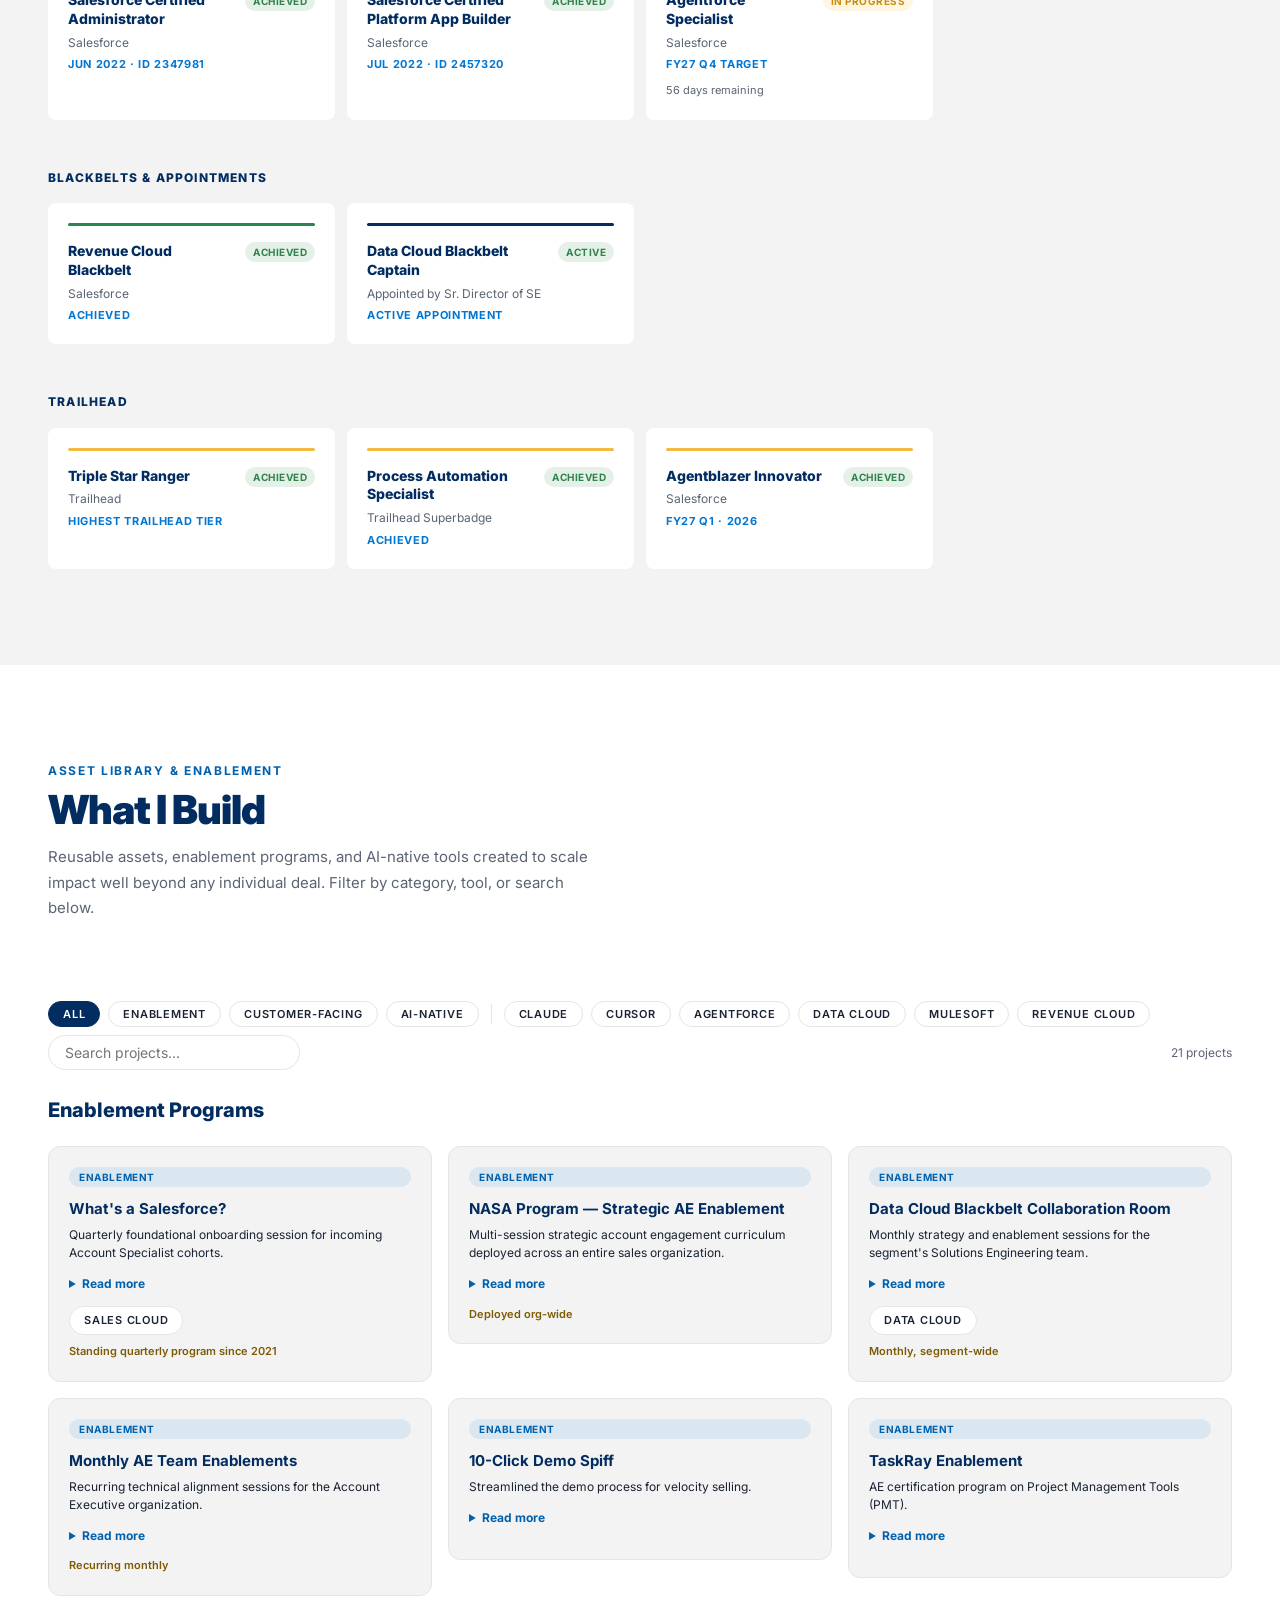
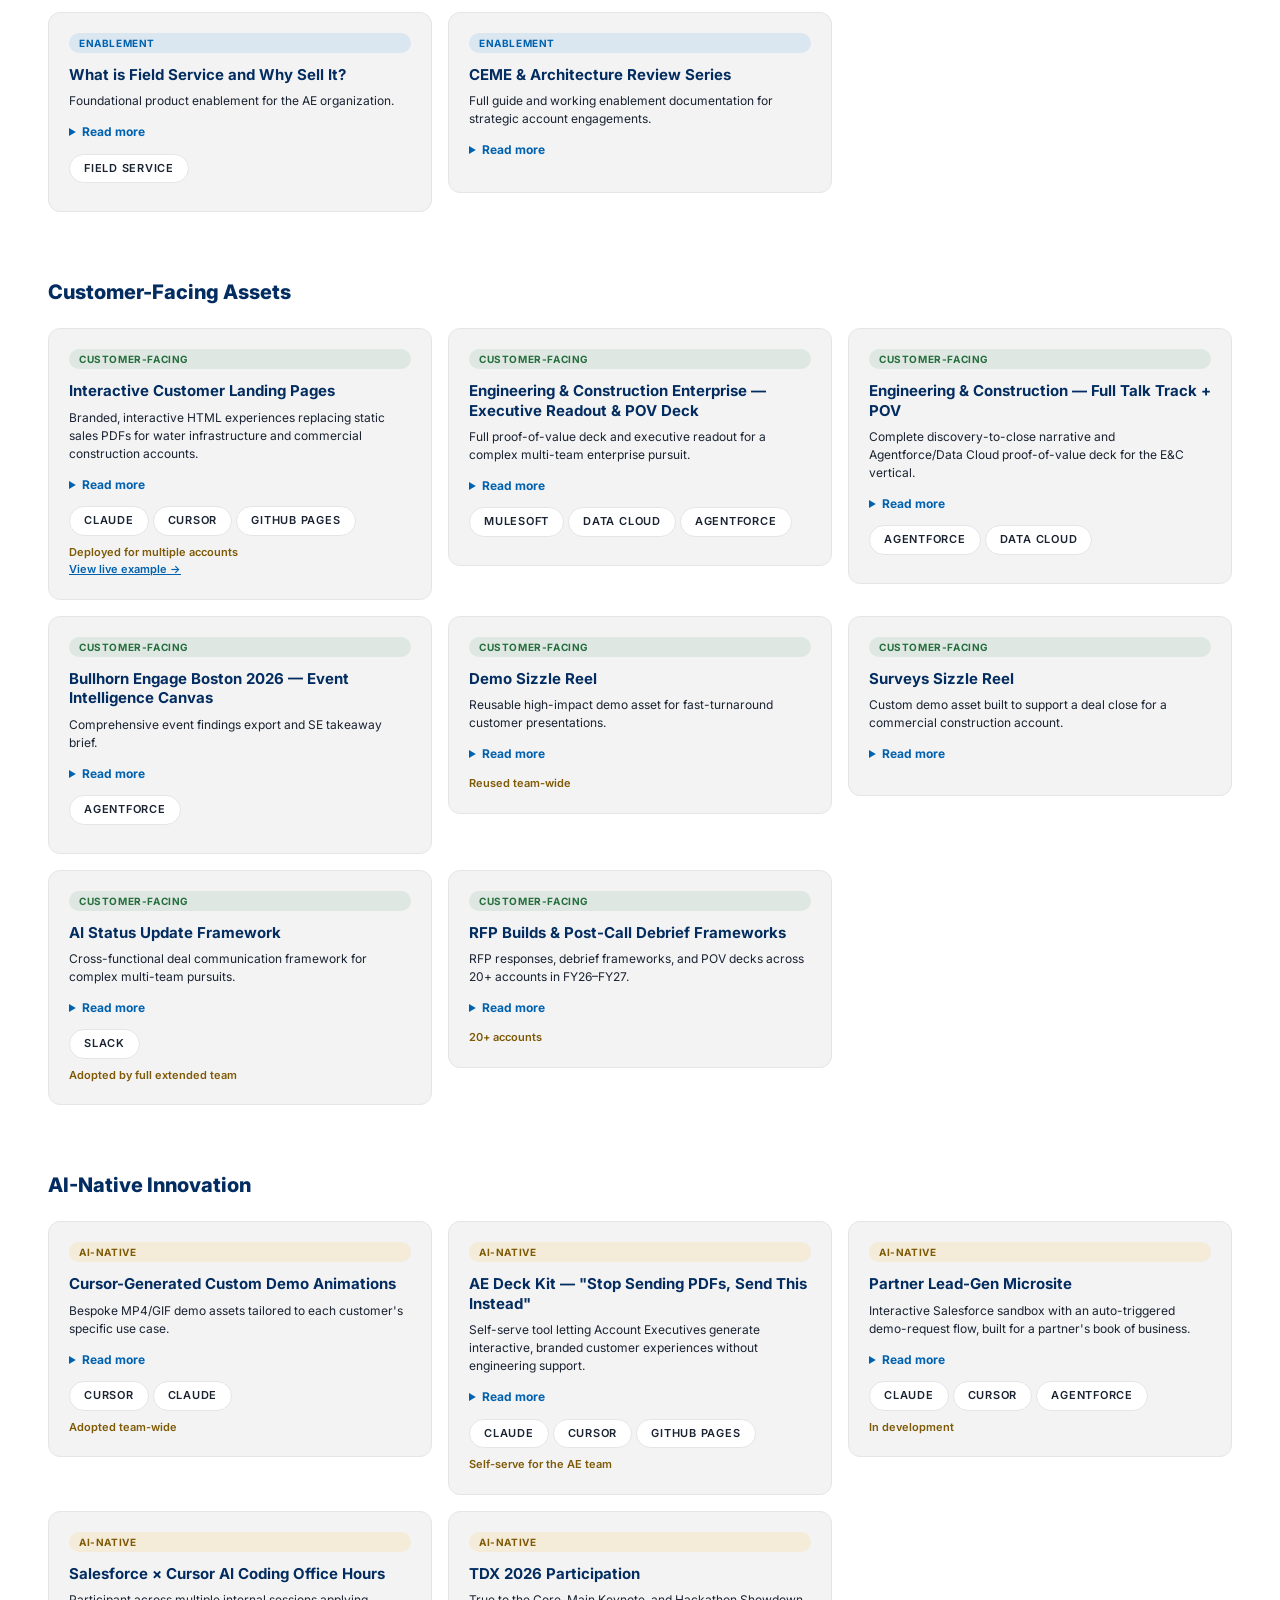
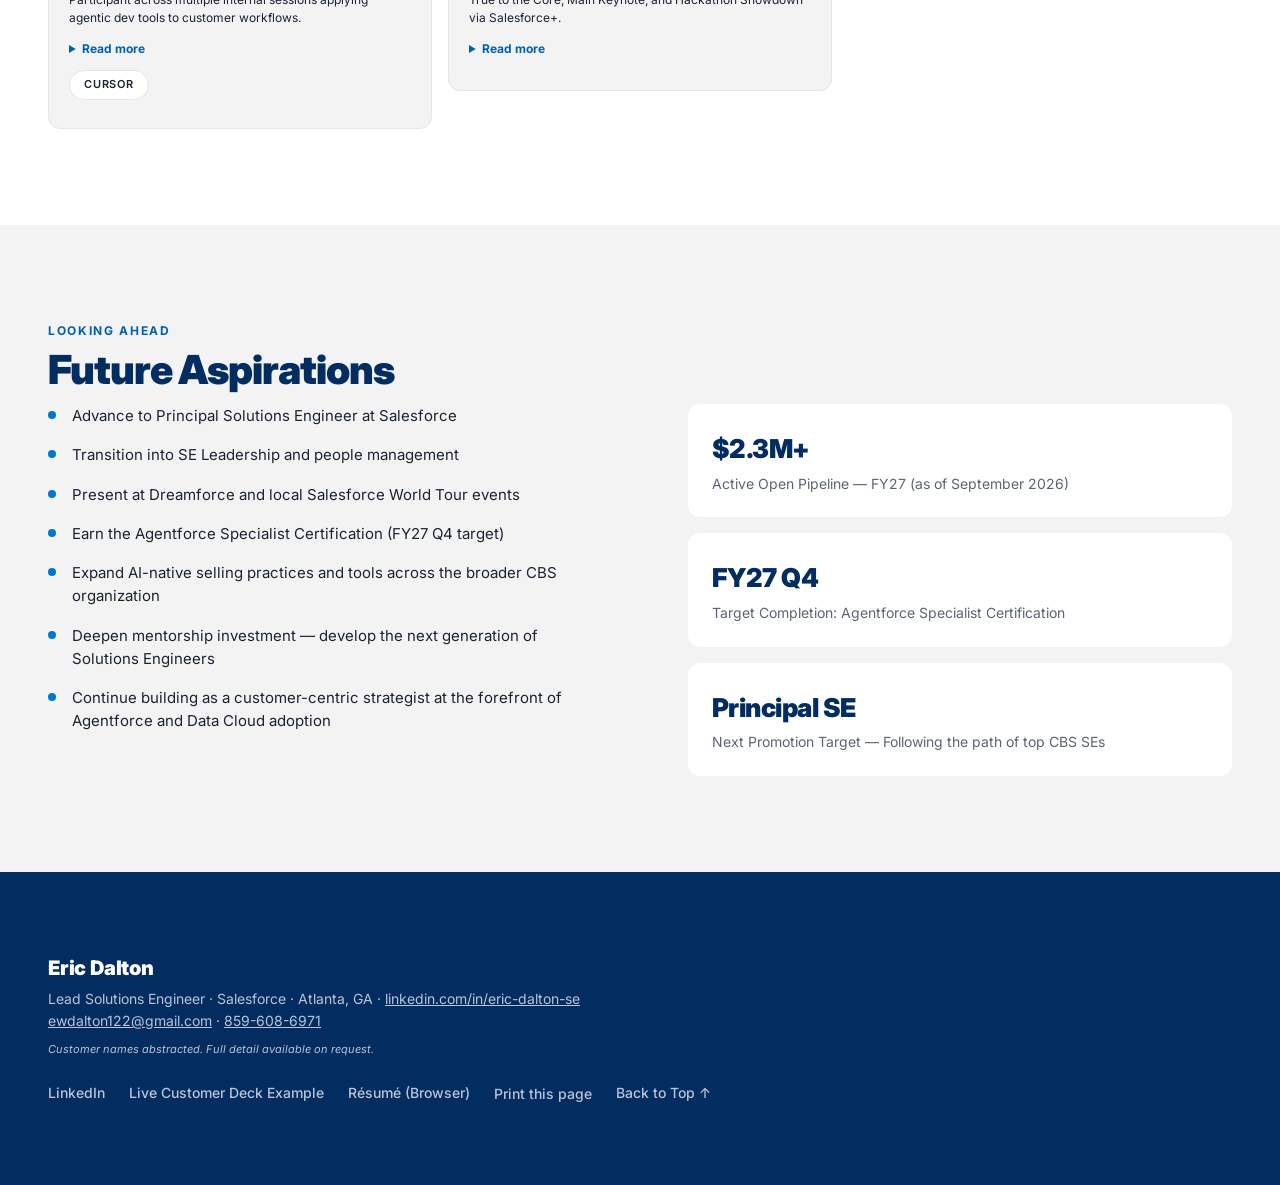
==== commit 37347dfe: "feat: build the missing hover/focus tooltip for career-velocity bars Co-authored-by: Cursor <cursora" ====
--- a/index.html
+++ b/index.html
@@ -459,7 +459,7 @@
         <div class="velocity-track"><div class="velocity-bar gold" style="width:0%" data-pct="41"></div></div>
         <div class="velocity-months" id="velocity-current-months">11 mo+</div>
       </div>
-      <p class="velocity-summary">5 promotions across the Salesforce roles above · <strong id="velocity-total-months">82 months</strong> total. Hover or focus a bar for exact dates.</p>
+      <p class="velocity-summary">5 promotions across the Salesforce roles above · <strong id="velocity-total-months">82 months</strong> total. Hover over a bar to see dates and highlights.</p>
       <button class="velocity-toggle" id="velocity-table-toggle" aria-expanded="false" aria-controls="velocity-table-wrap">View as table</button>
       <div id="velocity-table-wrap" class="disclosure-panel">
         <div>
--- a/assets/css/sections.css
+++ b/assets/css/sections.css
@@ -234,7 +234,7 @@
 /* ── VELOCITY VIZ ────────────────────────────────────────────────── */
 #timeline { background: var(--light); padding: var(--sp-12) var(--sp-9); }
 .velocity-wrap { margin-bottom: var(--sp-11); max-width: 820px; }
-.velocity-row { display: grid; grid-template-columns: 190px 1fr 70px; align-items: center; gap: var(--sp-4); margin-bottom: var(--sp-3); }
+.velocity-row { display: grid; grid-template-columns: 190px 1fr 70px; align-items: center; gap: var(--sp-4); margin-bottom: var(--sp-3); position: relative; }
 .velocity-label { font-size: var(--fs-sm); font-weight: 600; color: var(--text); white-space: nowrap; overflow: hidden; text-overflow: ellipsis; }
 .velocity-track { height: 22px; background: var(--border); border-radius: var(--r-sm); overflow: hidden; position: relative; }
 .velocity-bar {
@@ -252,6 +252,61 @@
 }
 .velocity-summary strong { color: var(--navy); }
 .velocity-toggle { font-size: var(--fs-xs); color: var(--blue-text); background: none; border: none; cursor: pointer; text-decoration: underline; margin-top: var(--sp-4); }
+
+/* Hover/focus tooltip per bar — real dates + outcomes from roles.js
+   (§ velocity.js attachTooltip). Shown on :hover/:focus-within, the same
+   hover-or-keyboard-focus pattern .flip-card uses in components.css, so
+   mouse and keyboard users get identical access with no separate JS
+   show/hide logic. Hidden by default via opacity+visibility (not
+   display:none), so it stays in the accessibility tree for
+   aria-describedby — and because :focus-within reveals it visually at
+   exactly the moment a screen reader would land on it, sighted-keyboard
+   and AT users see/hear the same thing at the same time. */
+.velocity-tooltip {
+  left: 50%;
+  bottom: calc(100% + 10px);
+  transform: translate(-50%, 4px);
+  width: max-content;
+  max-width: min(300px, 90vw);
+  opacity: 0;
+  visibility: hidden;
+  z-index: 20;
+  transition: opacity var(--dur-fast) ease, transform var(--dur-fast) ease;
+}
+.velocity-tooltip::after {
+  content: '';
+  position: absolute;
+  top: 100%; left: 50%;
+  transform: translateX(-50%);
+  border: 6px solid transparent;
+  border-top-color: var(--navy);
+}
+/* Rows can end up scrolled right under the sticky nav, which would clip an
+   above-positioned tooltip — attachTooltip() in velocity.js measures
+   available space on hover/focus and adds this modifier so it opens
+   downward instead. */
+.velocity-tooltip.velocity-tooltip--below {
+  bottom: auto;
+  top: calc(100% + 10px);
+  transform: translate(-50%, -4px);
+}
+.velocity-tooltip--below::after {
+  top: auto; bottom: 100%;
+  border-top-color: transparent;
+  border-bottom-color: var(--navy);
+}
+.velocity-row:hover .velocity-tooltip,
+.velocity-row:focus-within .velocity-tooltip {
+  opacity: 1;
+  visibility: visible;
+  transform: translate(-50%, 0);
+}
+.velocity-tooltip-dates { font-weight: 700; margin-bottom: var(--sp-1); }
+.velocity-tooltip .tl-outcomes { font-size: var(--fs-xs); line-height: 1.4; }
+.velocity-tooltip .tl-outcomes li::before { background: var(--gold); }
+/* prefers-reduced-motion is handled globally in base.css (forces all
+   transition-durations near-instant) — same as .flip-card, no local
+   override needed here. */
 
 /* ── TIMELINE (expandable) ──────────────────────────────────────── */
 .tl-head-row { display: flex; justify-content: space-between; align-items: center; margin-bottom: var(--sp-6); }
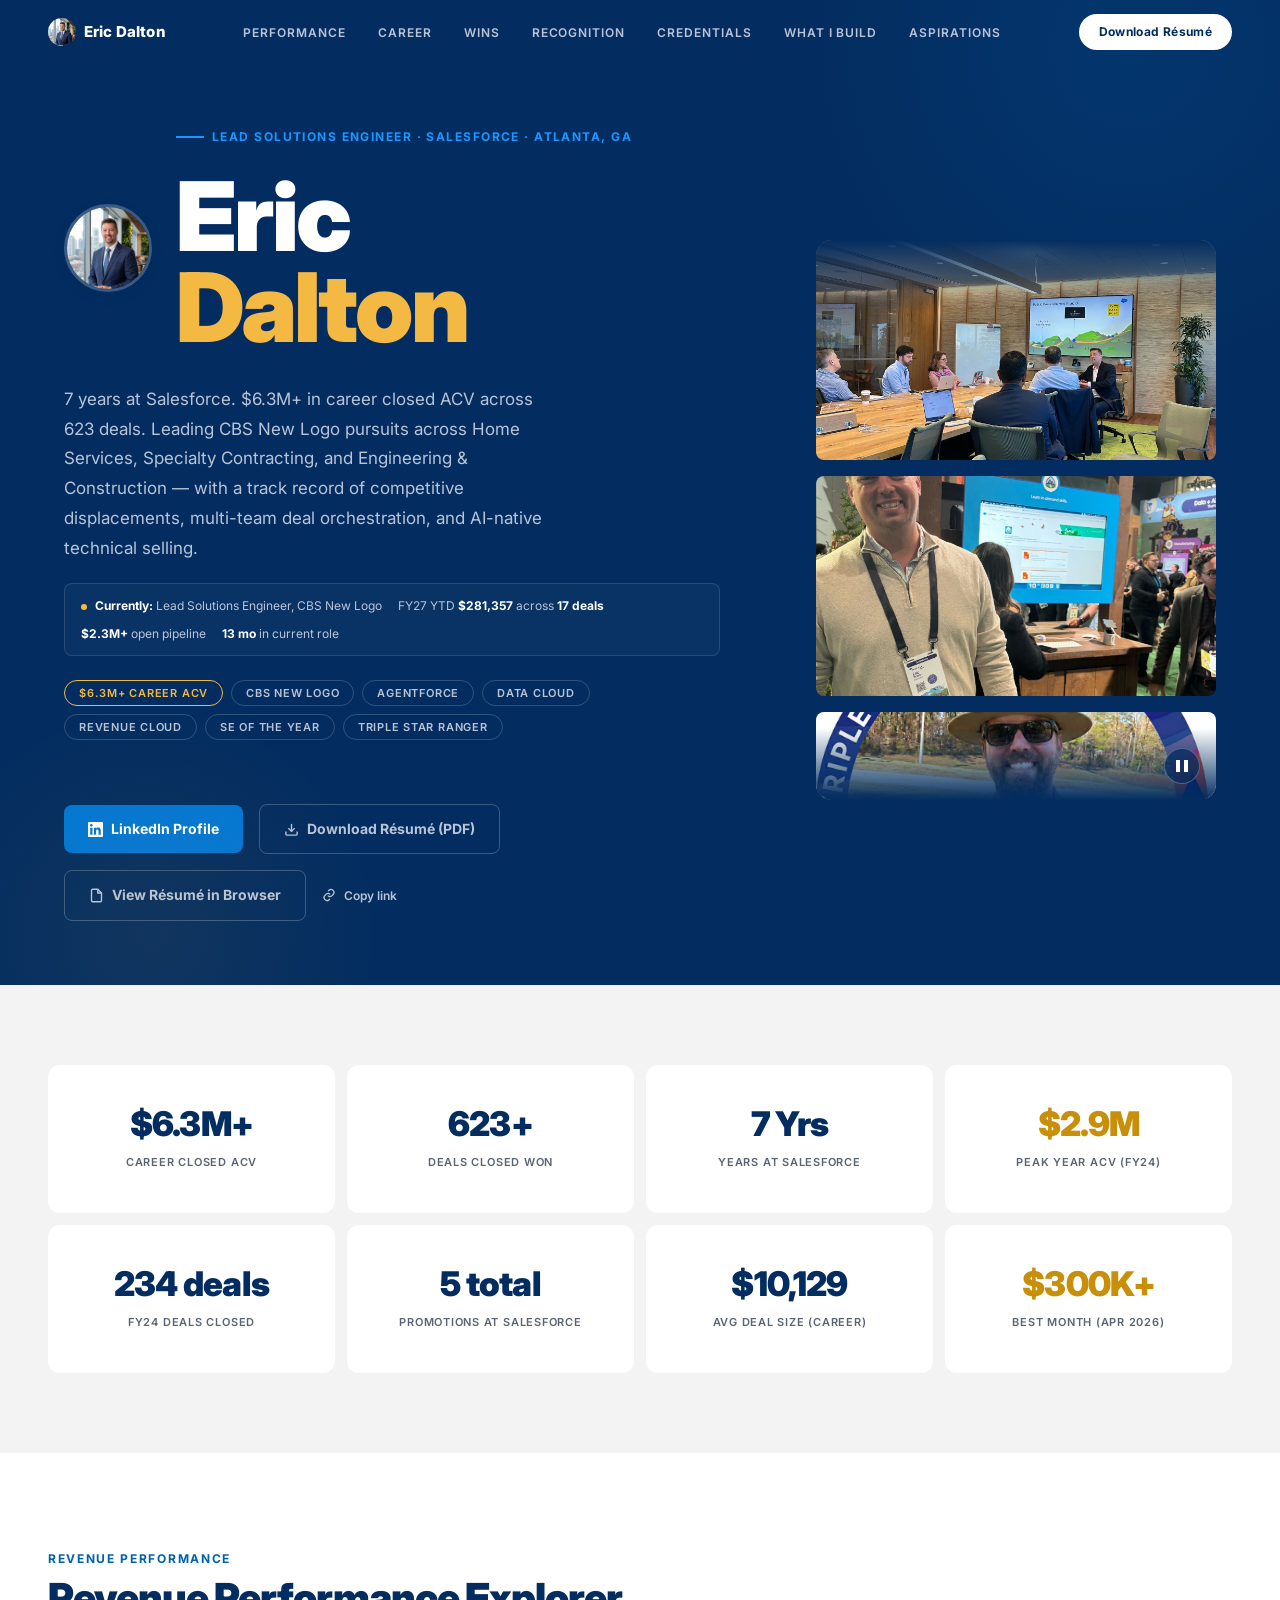
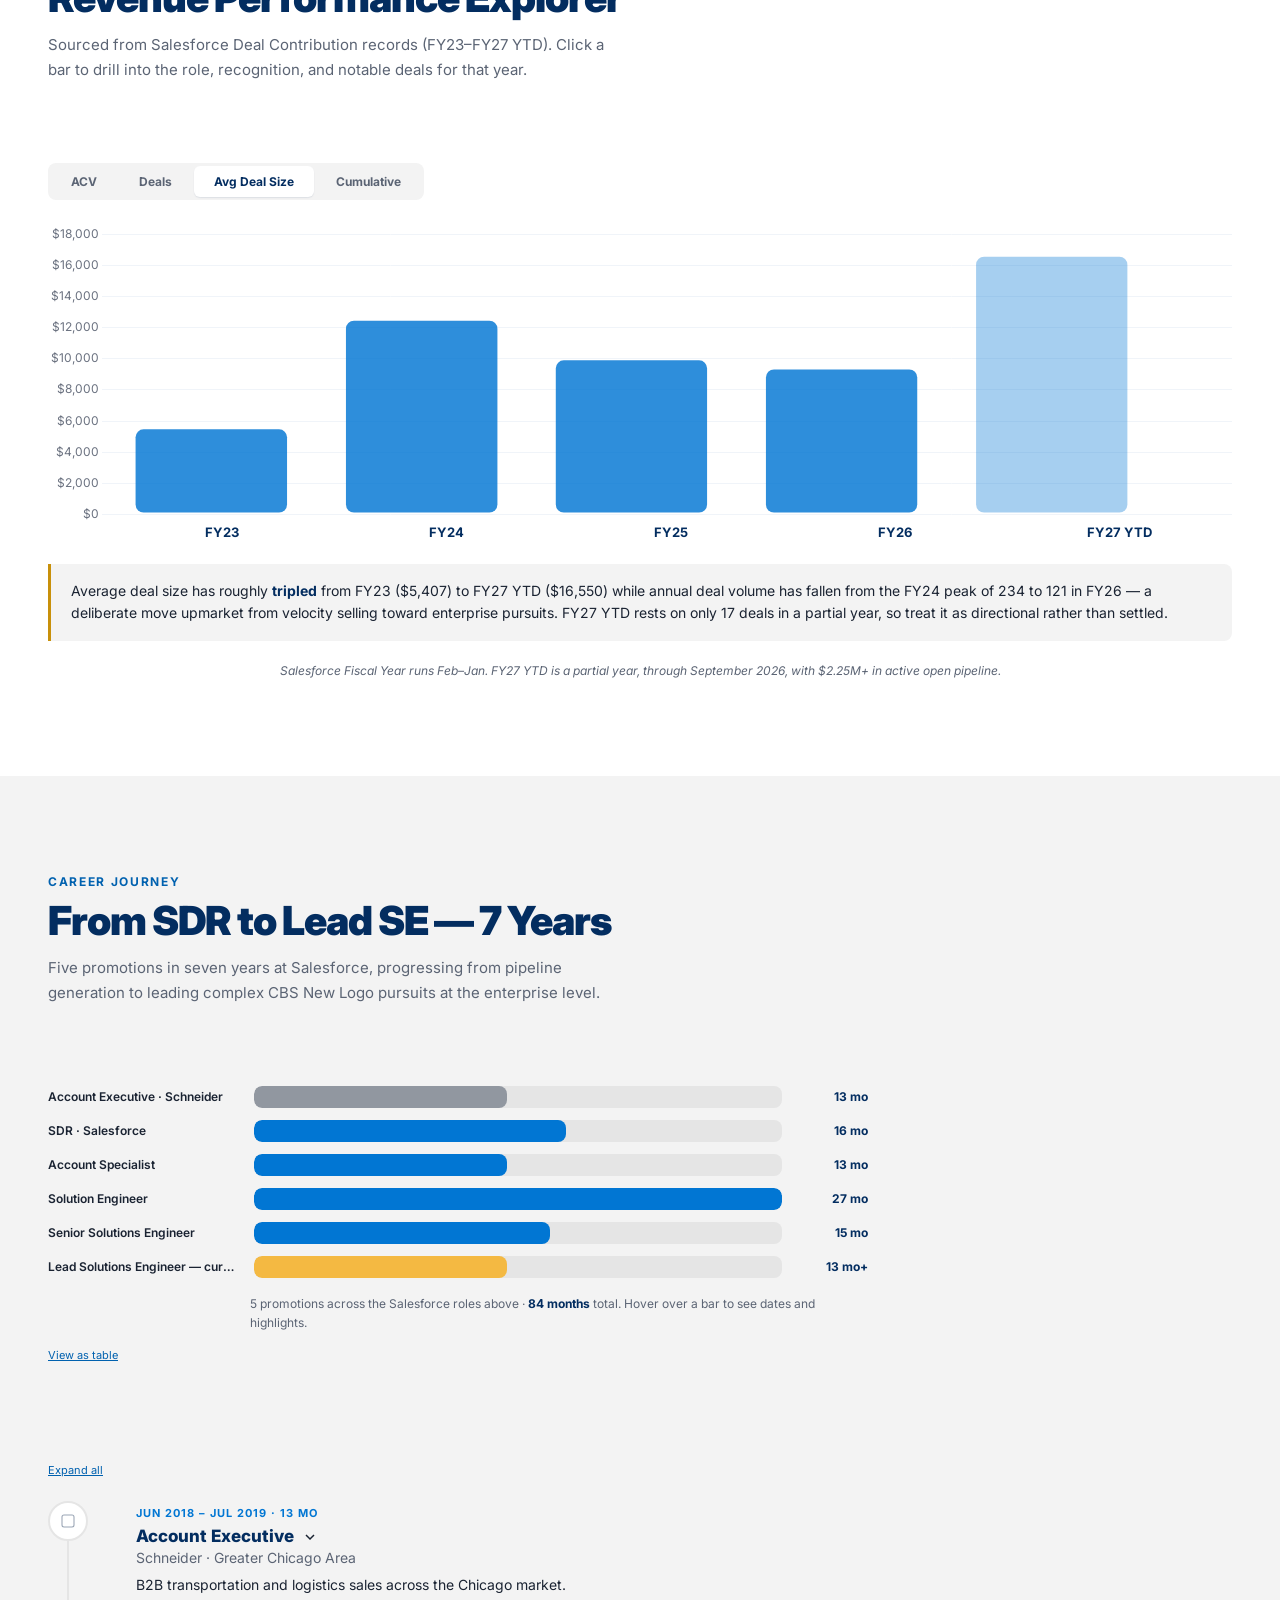
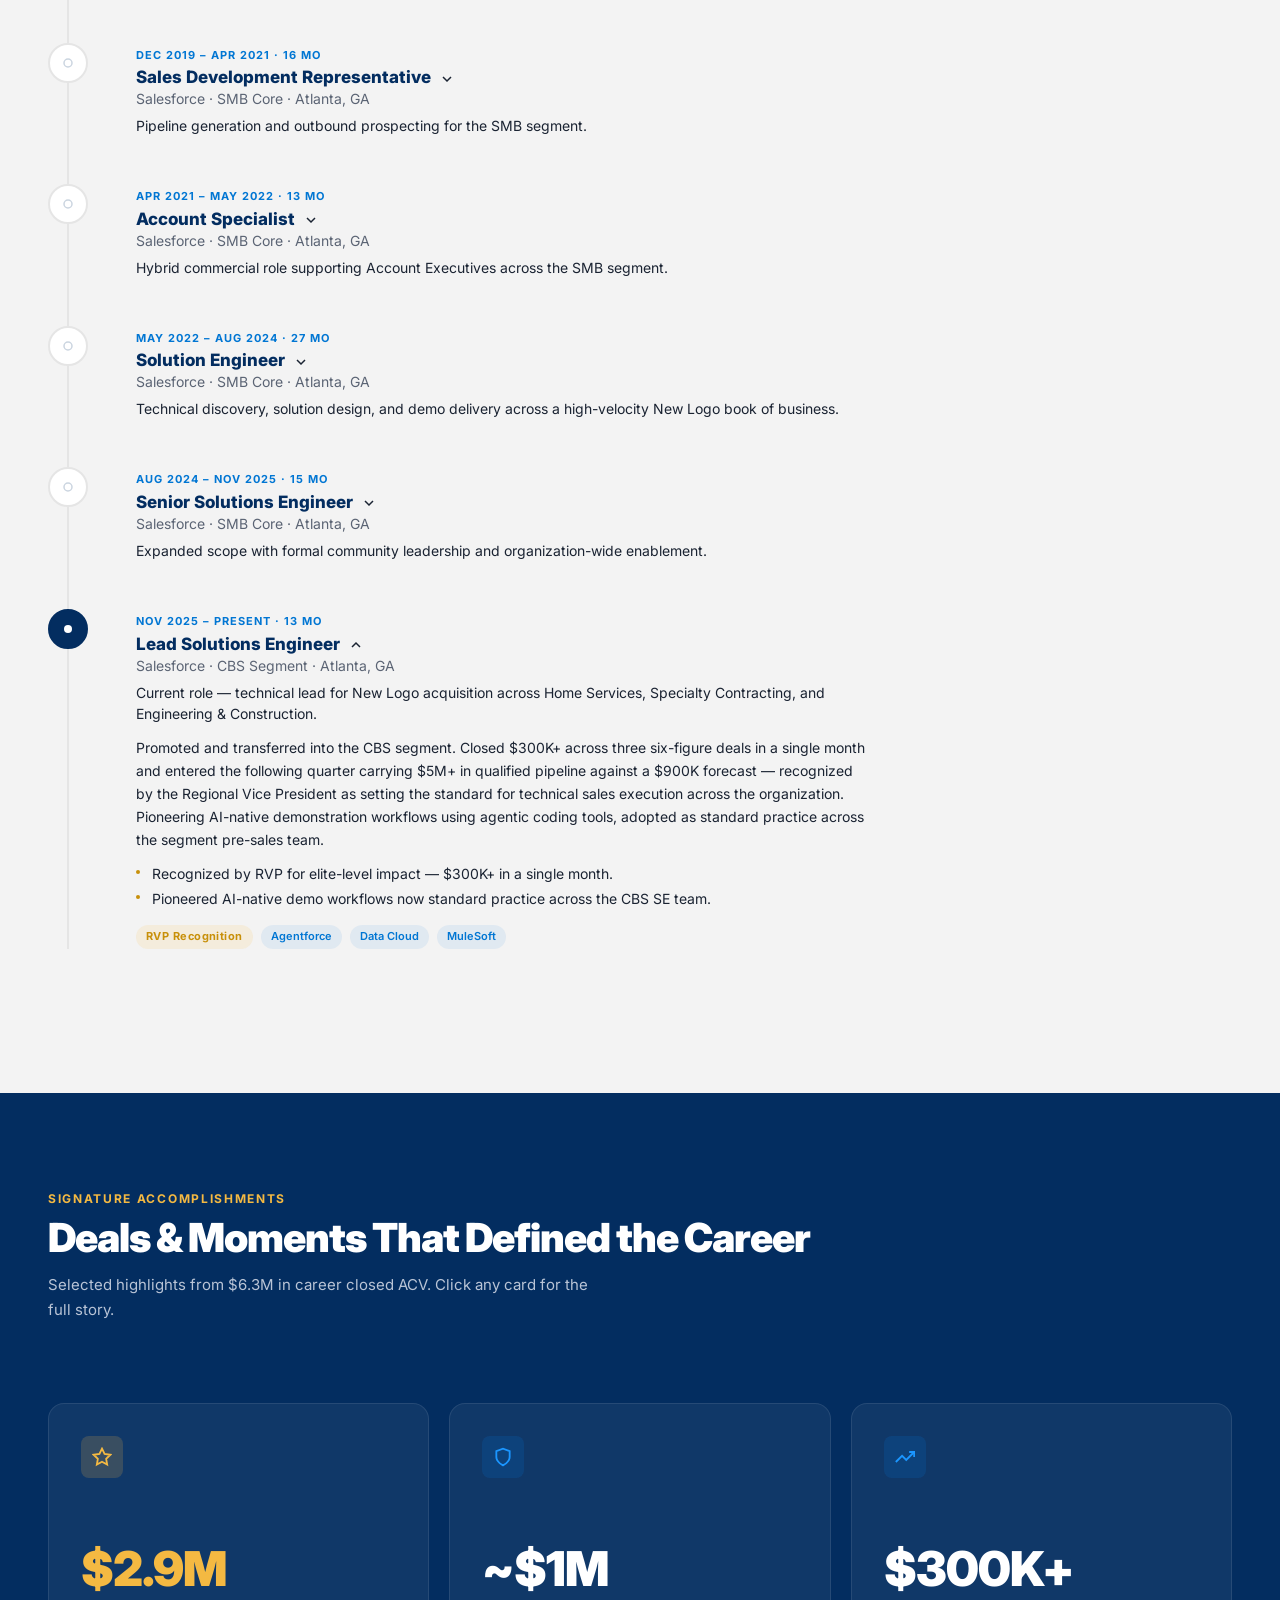
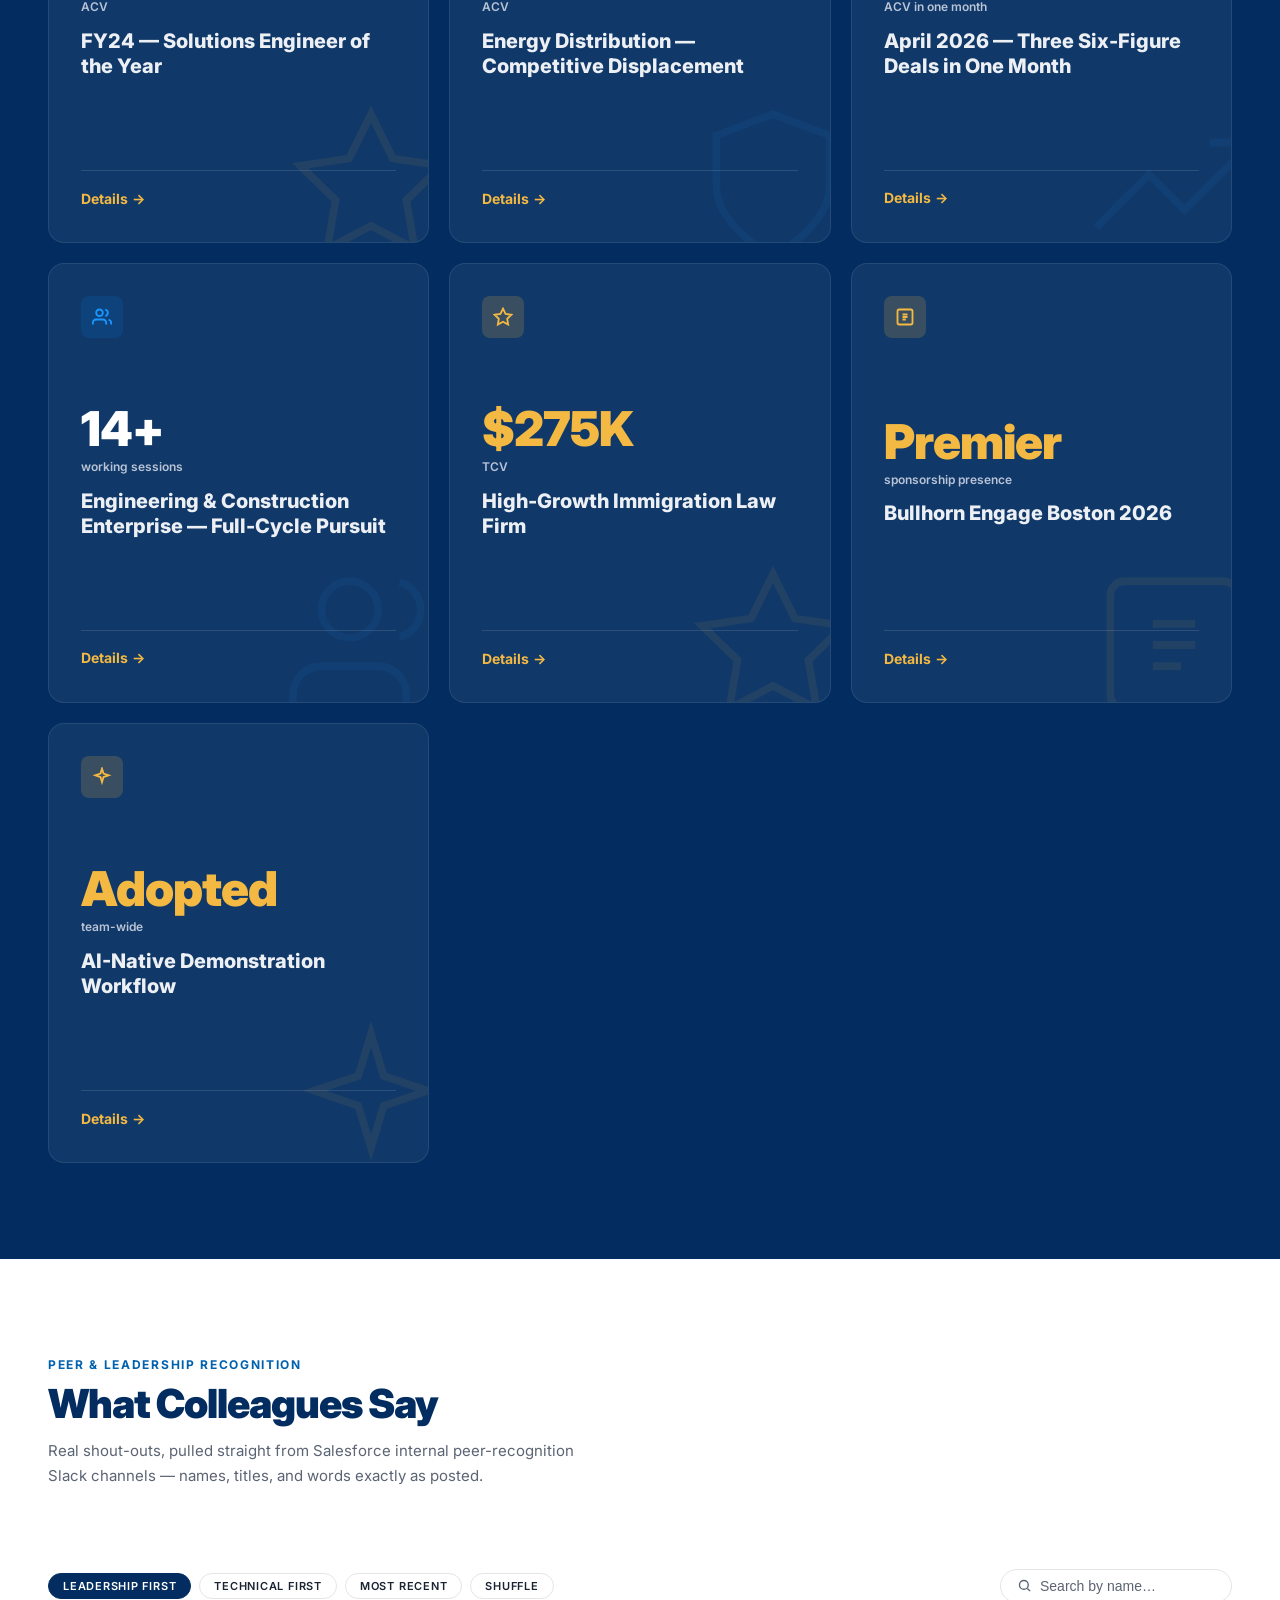
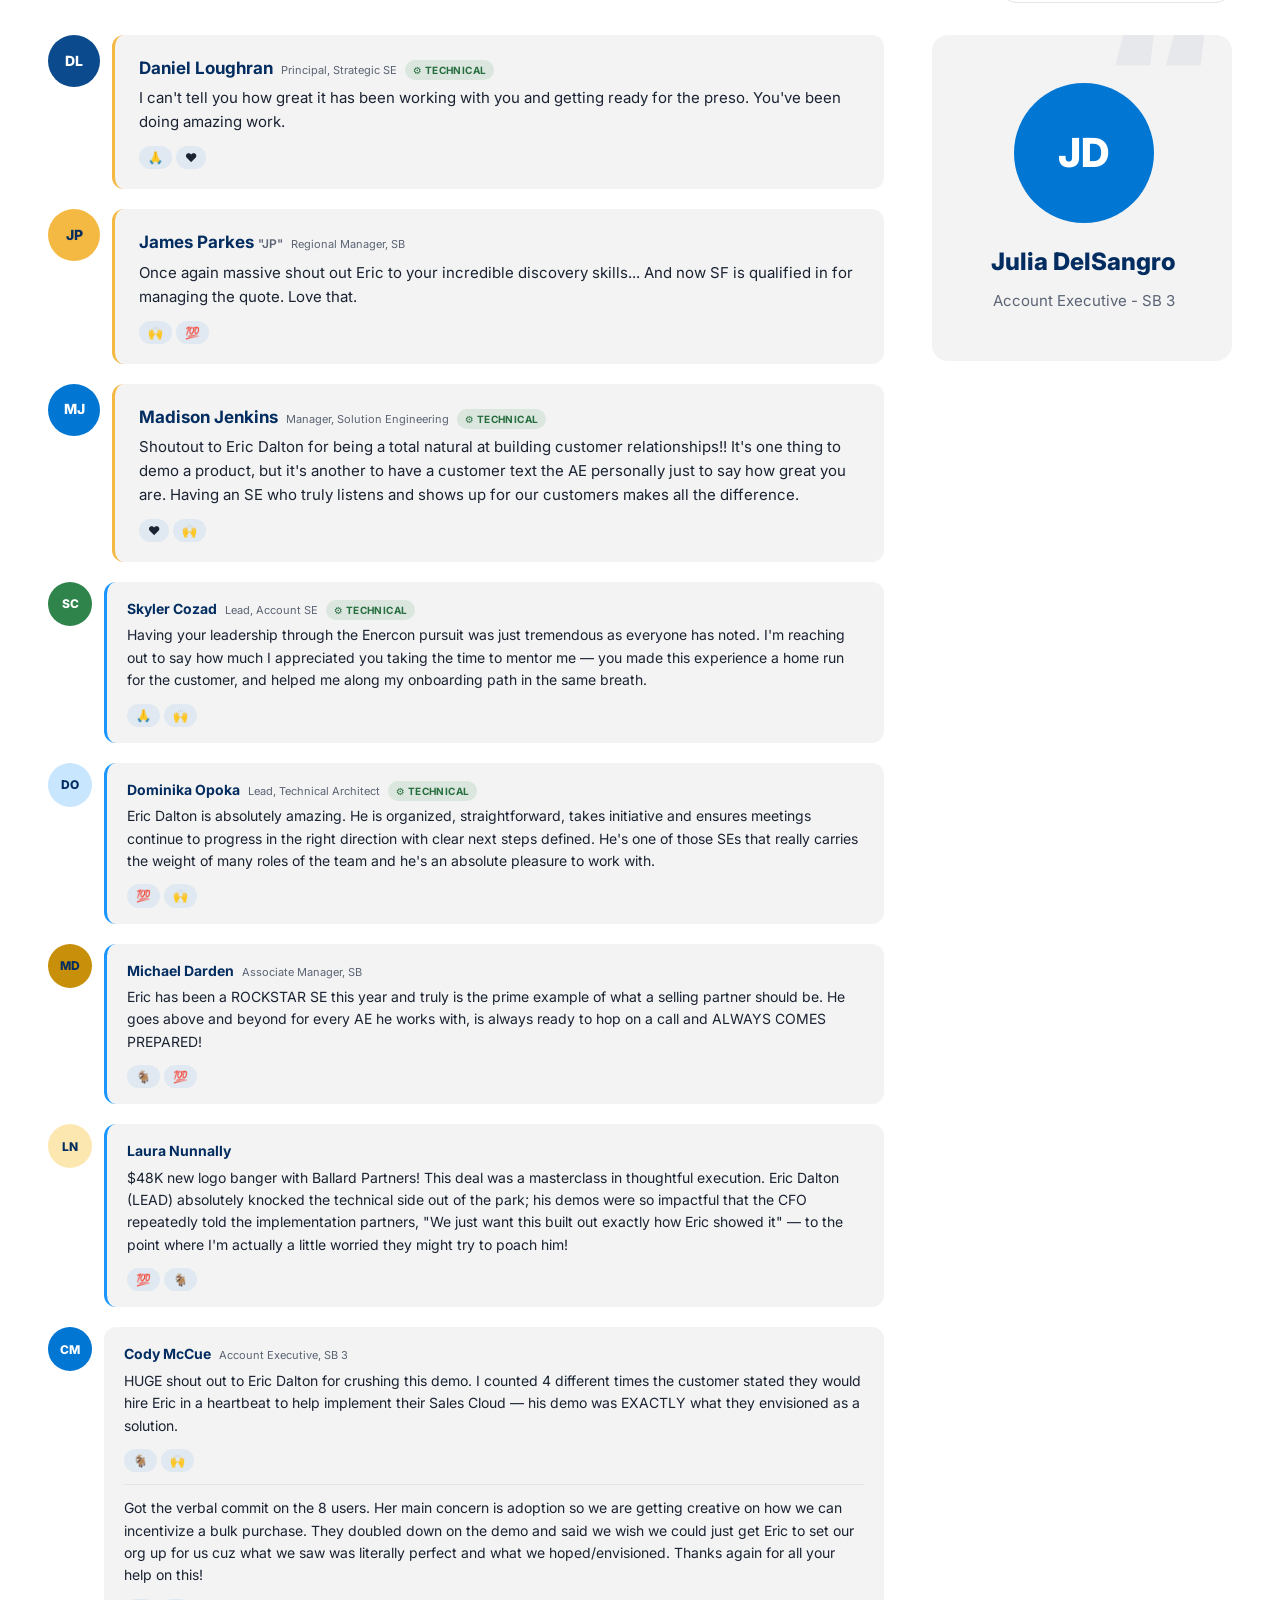
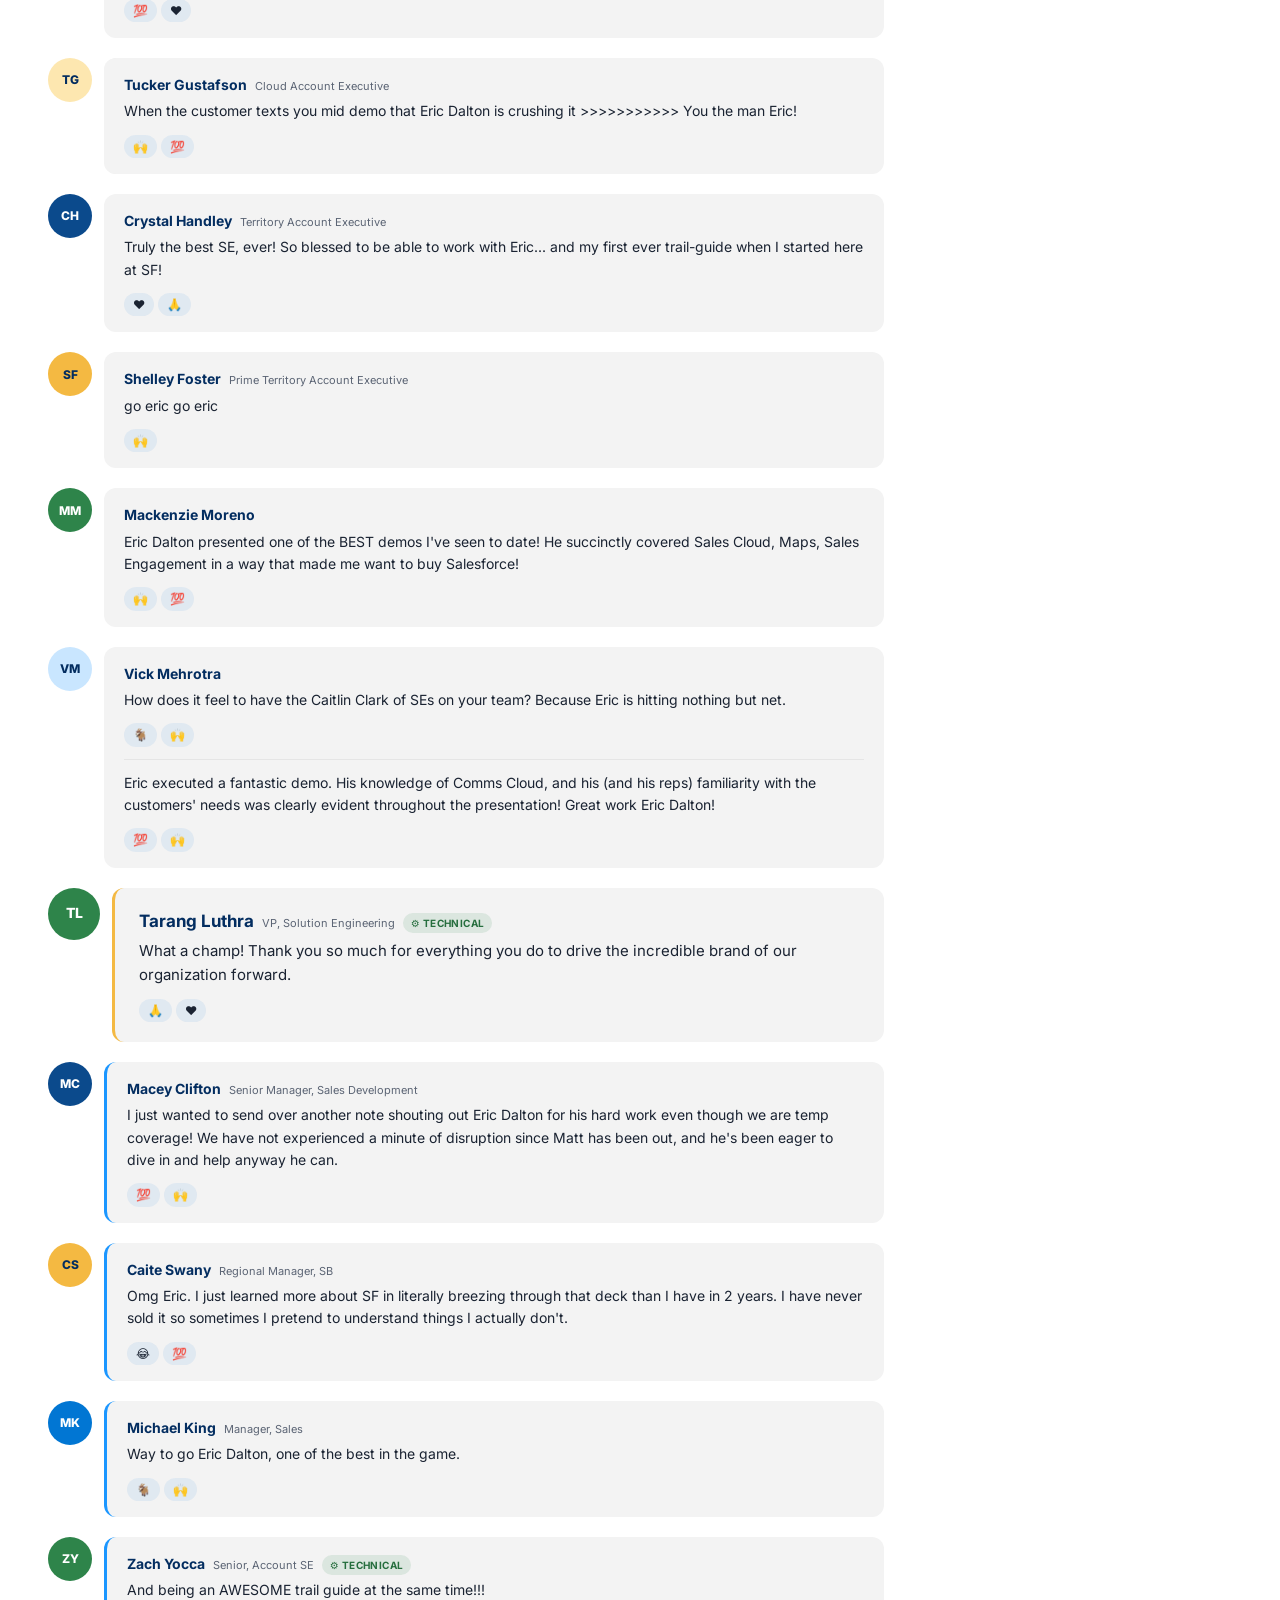
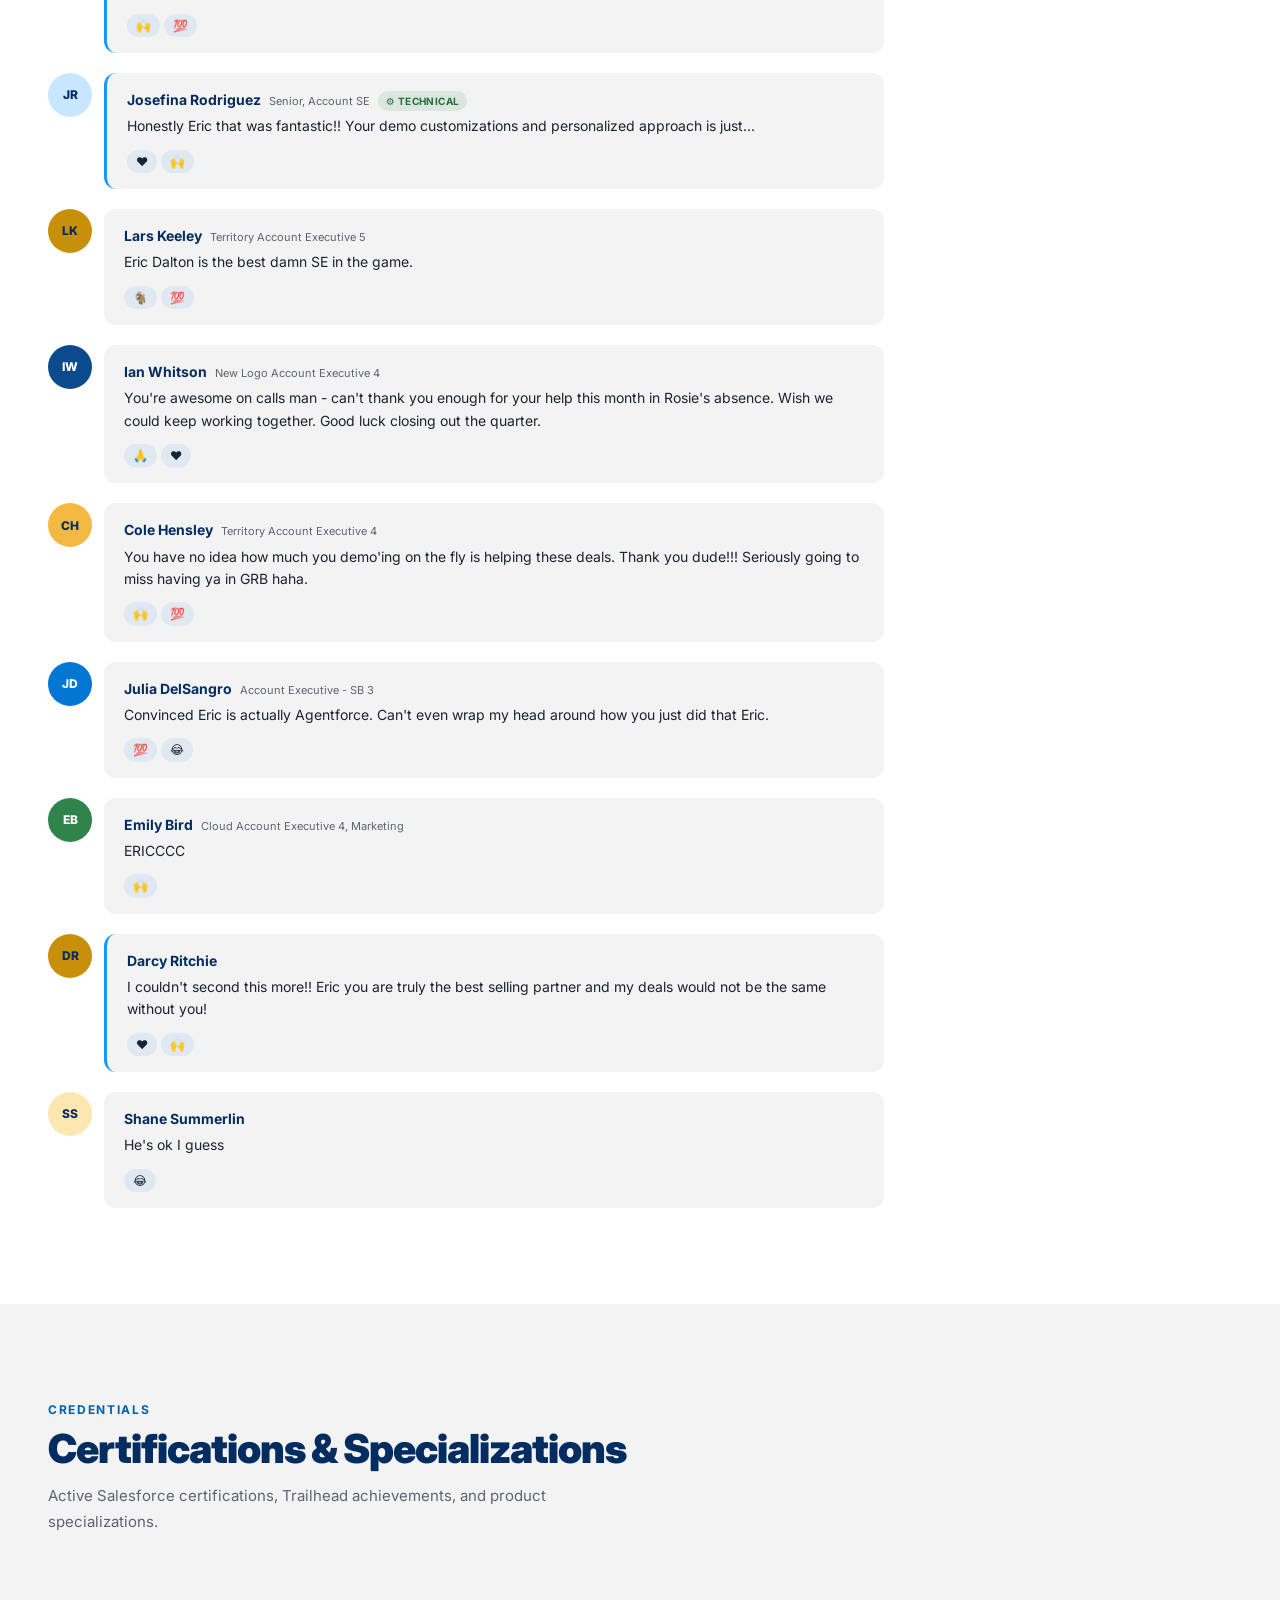
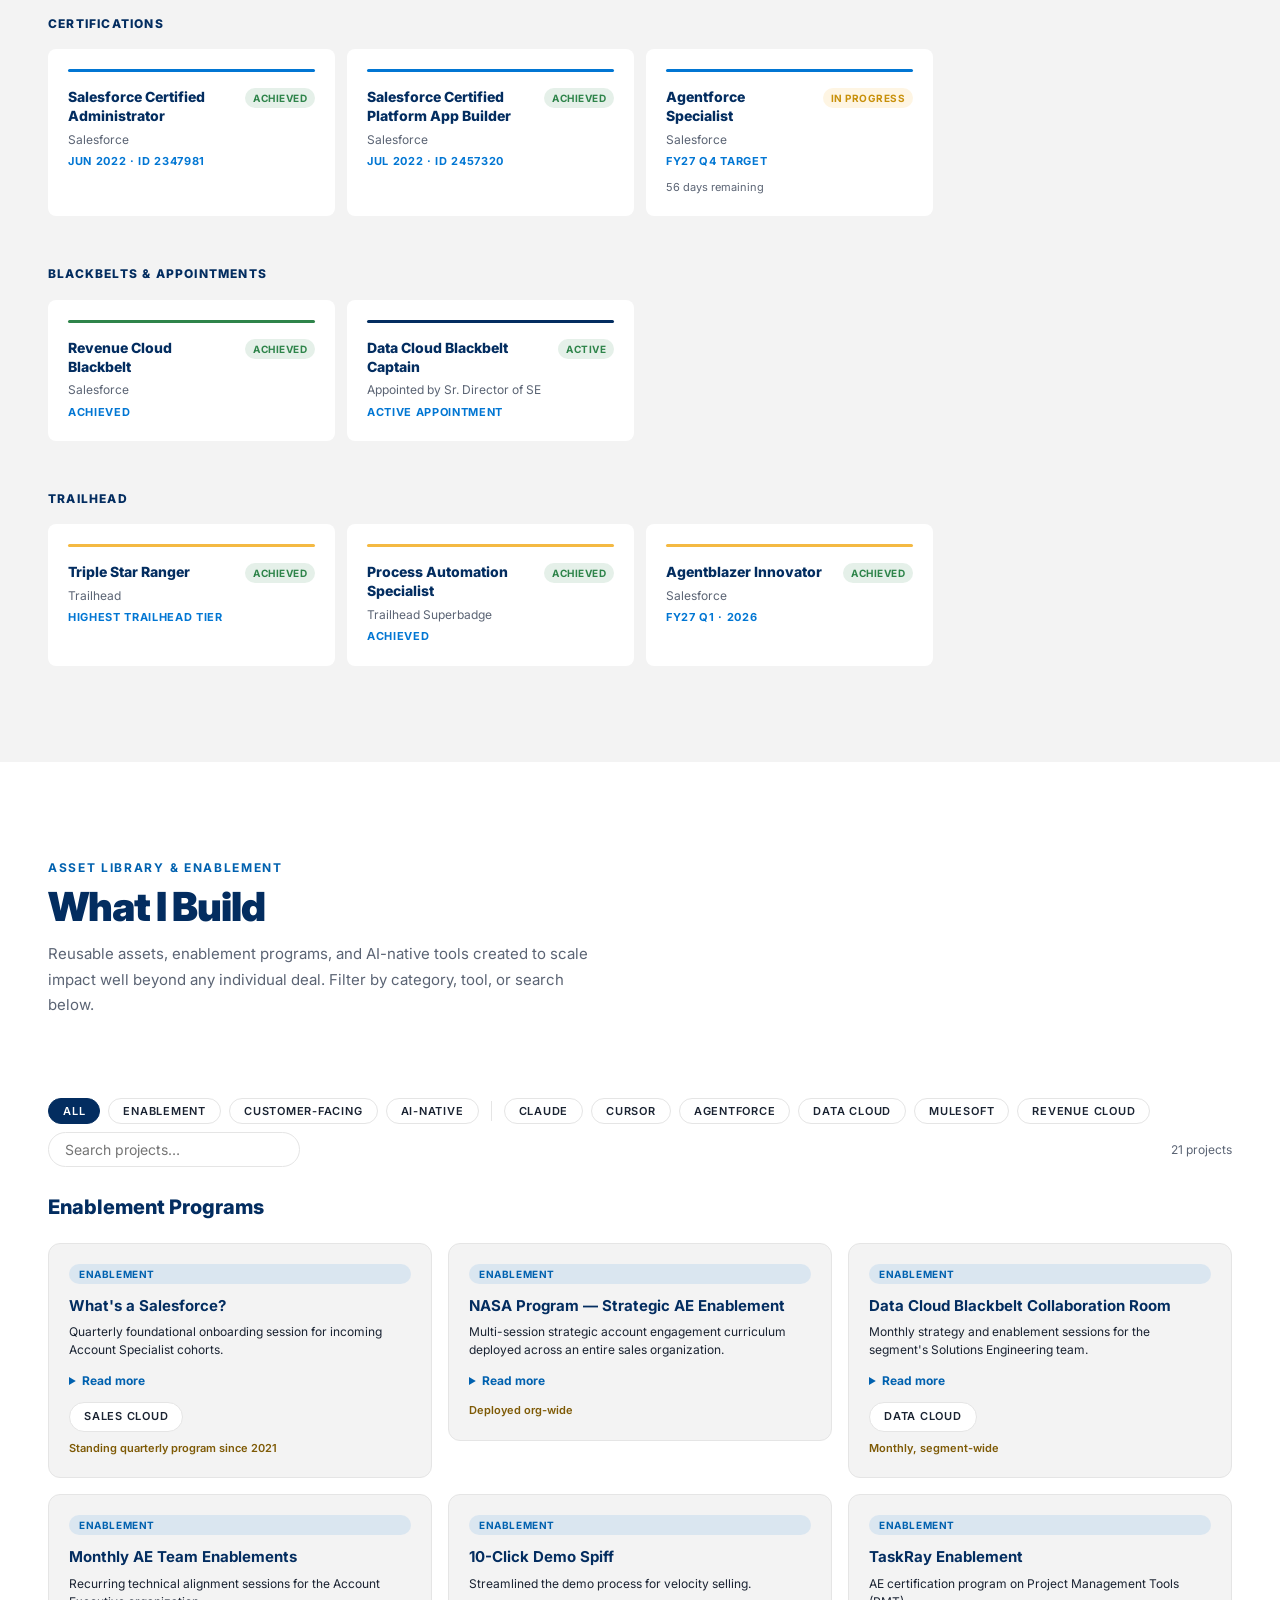
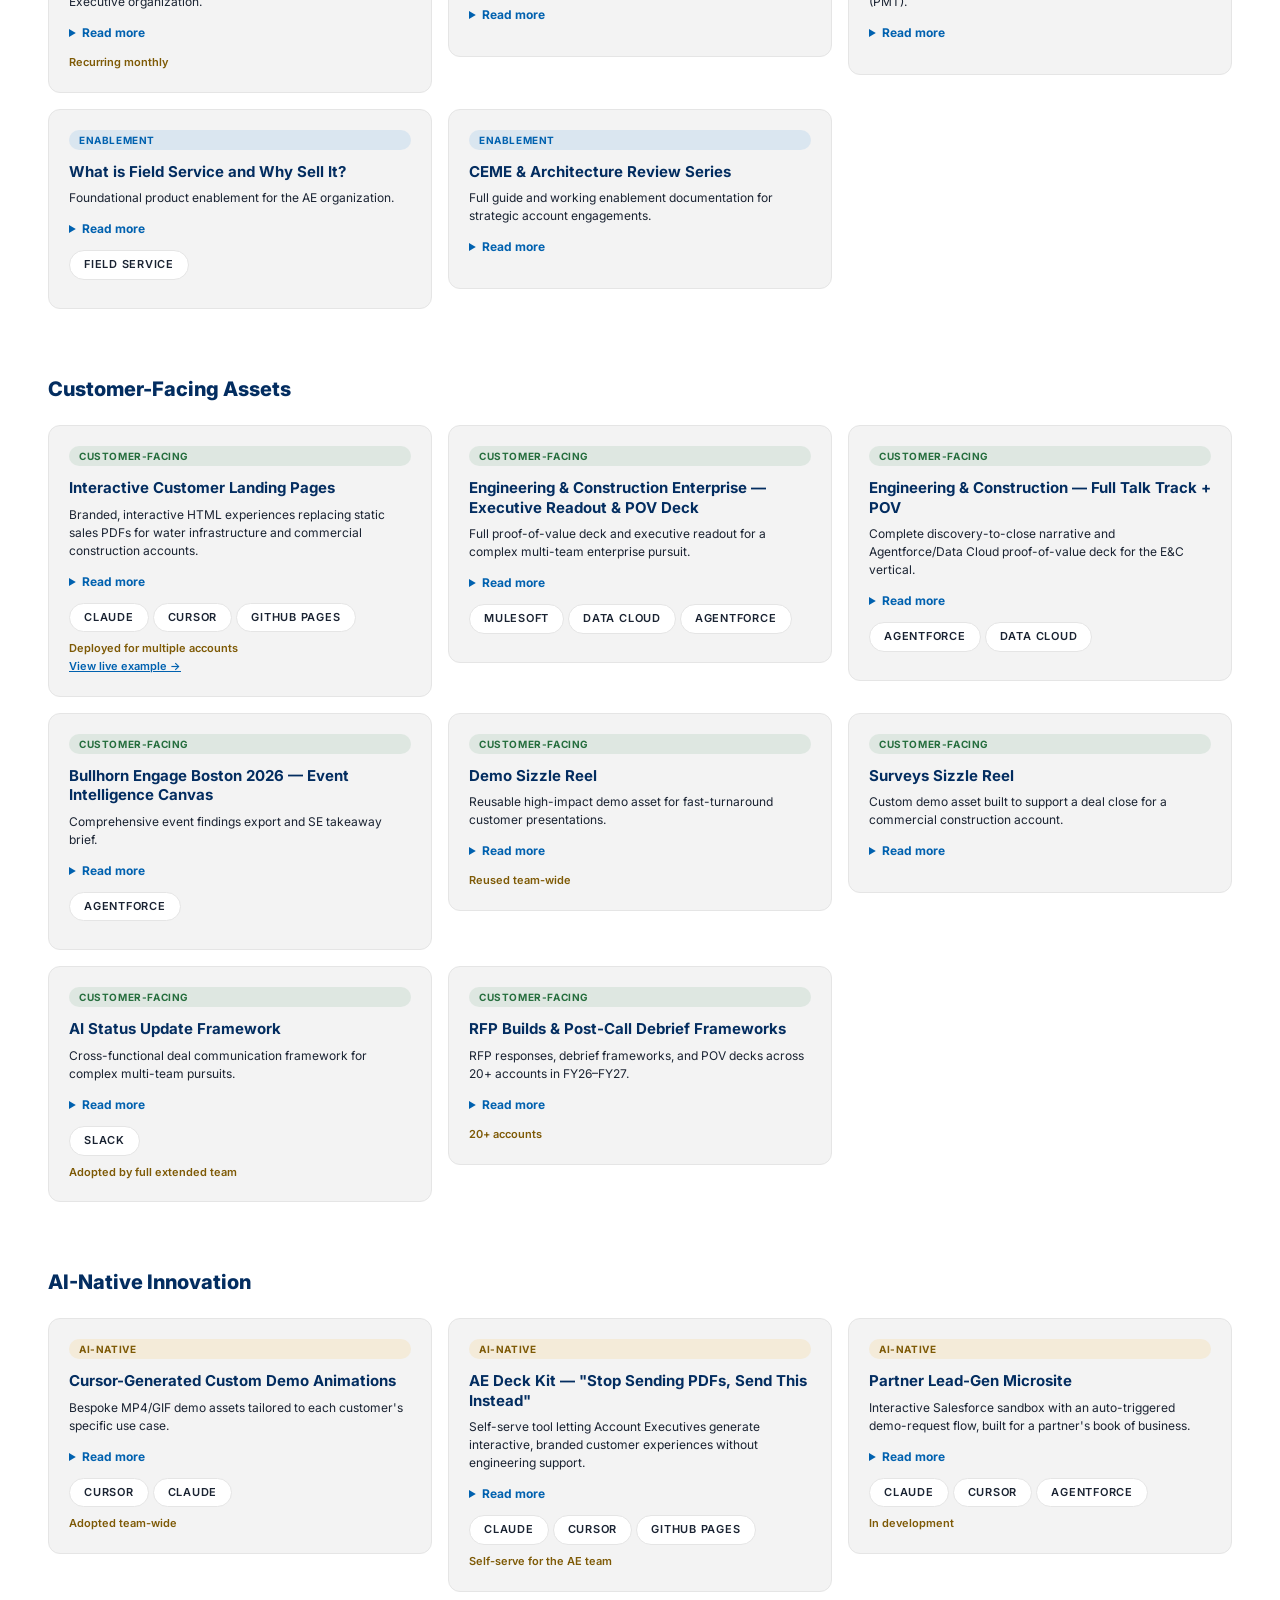
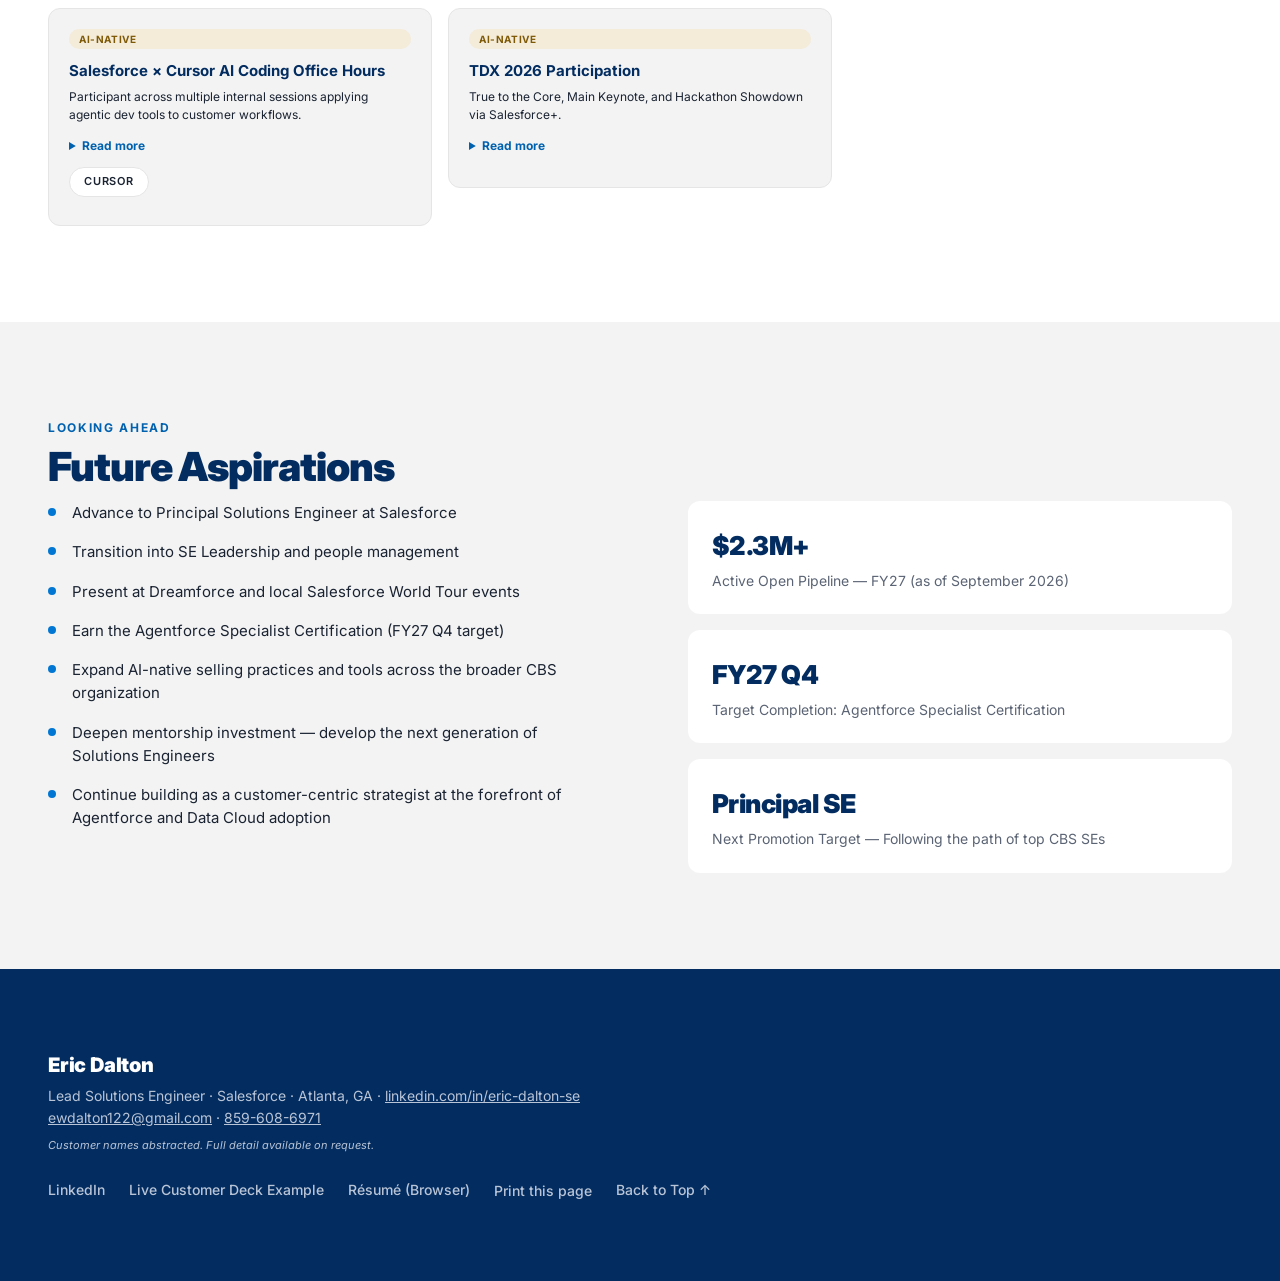
==== commit f36f89cb: "fix: default Revenue Performance Explorer to the Avg Deal Size tab Co-authored-by: Cursor <cursorage" ====
--- a/index.html
+++ b/index.html
@@ -371,9 +371,9 @@
 
     <div class="explorer-controls fade-up">
       <div class="segmented" role="tablist" aria-label="Chart view" id="chart-view-tabs">
-        <button role="tab" aria-selected="true" id="tab-acv" data-view="acv">ACV</button>
+        <button role="tab" aria-selected="false" id="tab-acv" data-view="acv">ACV</button>
         <button role="tab" aria-selected="false" id="tab-deals" data-view="deals">Deals</button>
-        <button role="tab" aria-selected="false" id="tab-avg" data-view="avg">Avg Deal Size</button>
+        <button role="tab" aria-selected="true" id="tab-avg" data-view="avg">Avg Deal Size</button>
         <button role="tab" aria-selected="false" id="tab-cumulative" data-view="cumulative">Cumulative</button>
       </div>
     </div>
@@ -397,7 +397,7 @@
       </table>
     </div>
 
-    <div class="chart-annotation" id="chart-annotation" hidden>
+    <div class="chart-annotation" id="chart-annotation">
       Average deal size has roughly <strong>tripled</strong> from FY23 ($5,407) to FY27 YTD ($16,550) while annual deal volume has fallen from the FY24 peak of 234 to 121 in FY26 — a deliberate move upmarket from velocity selling toward enterprise pursuits. FY27 YTD rests on only 17 deals in a partial year, so treat it as directional rather than settled.
     </div>
 
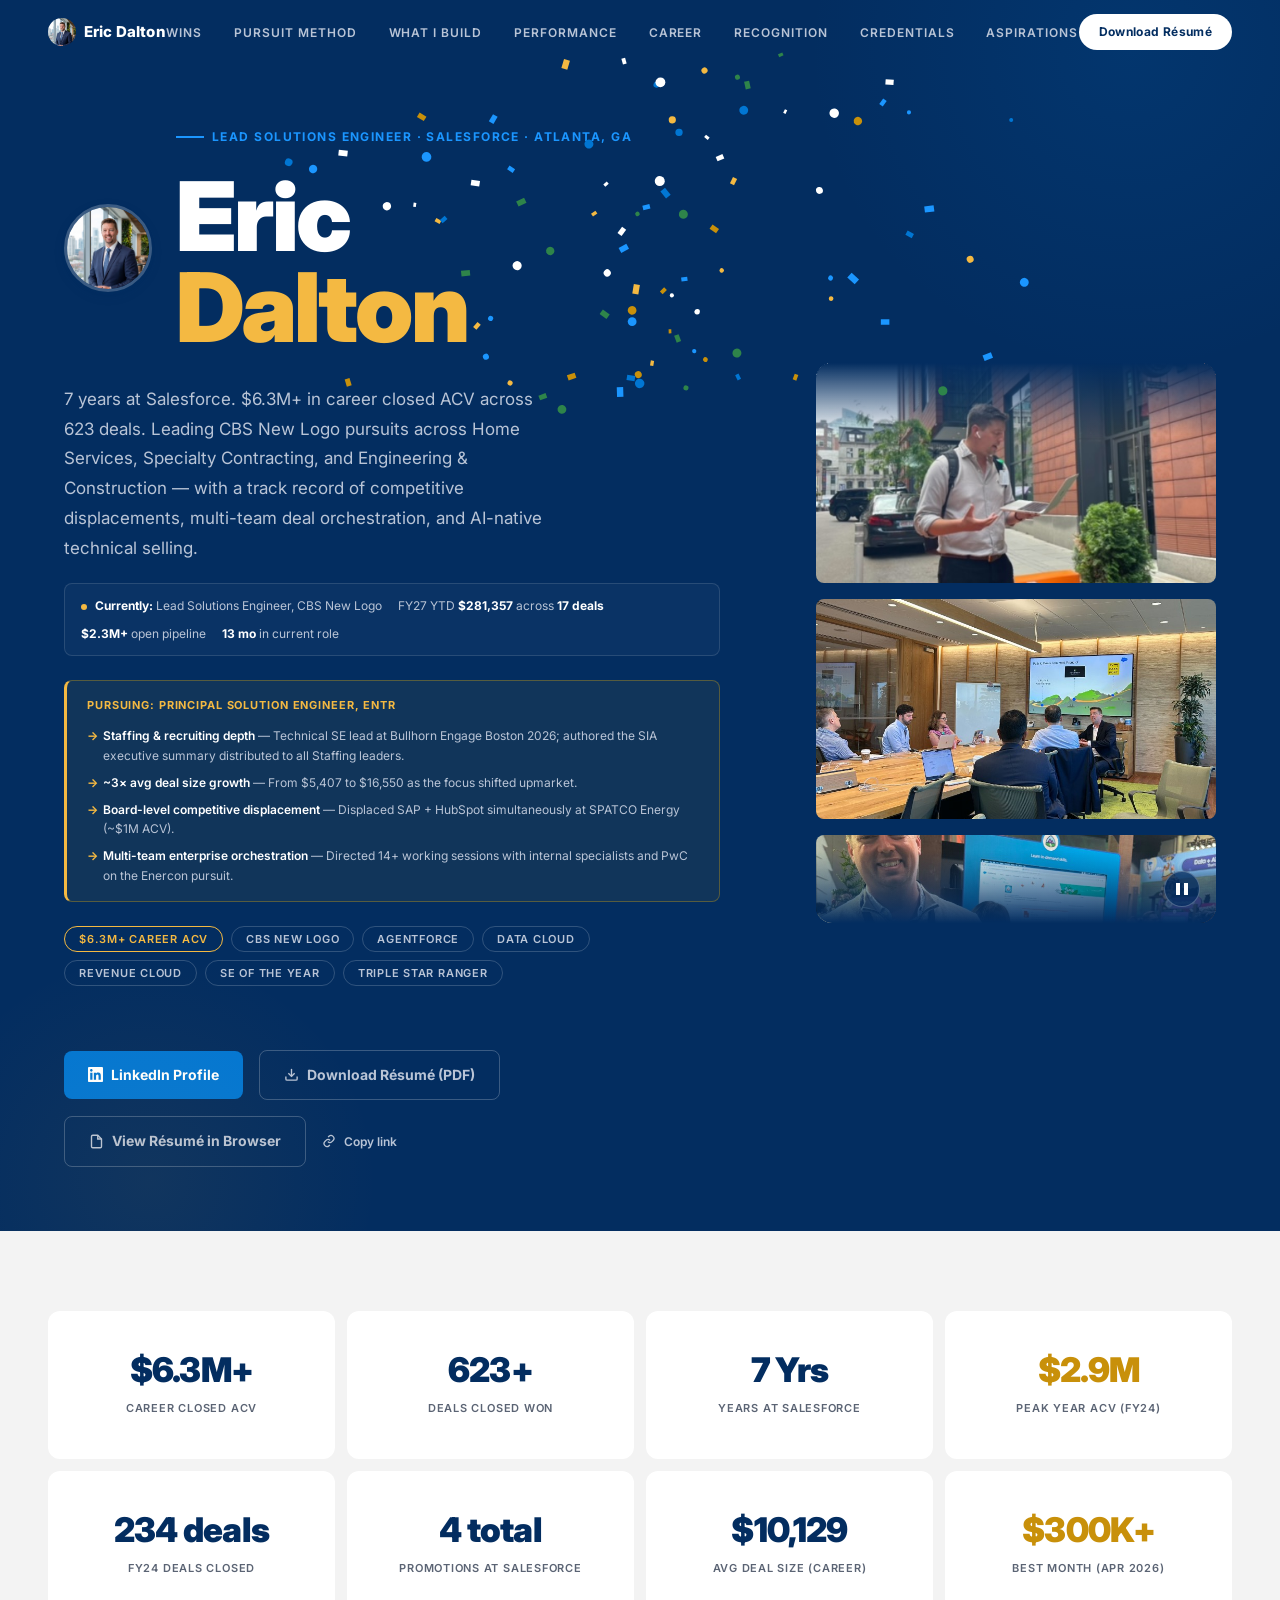
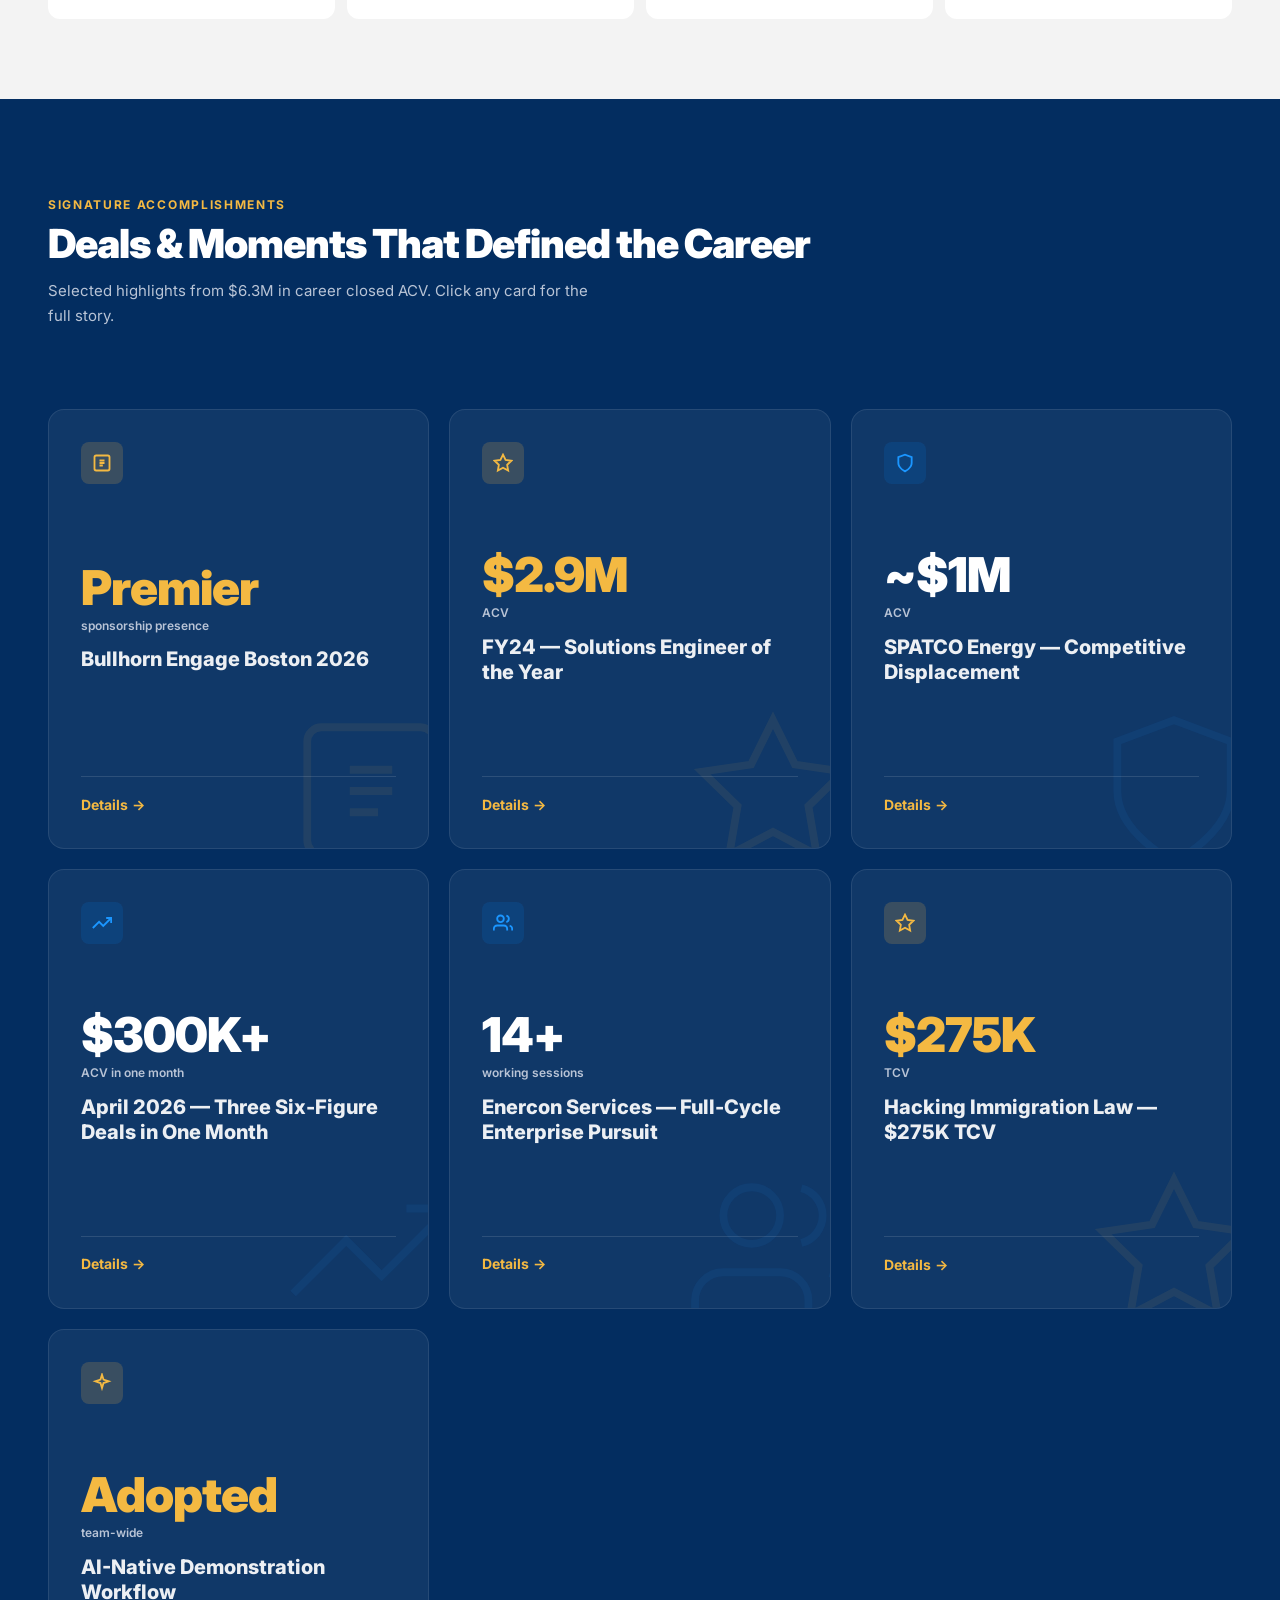
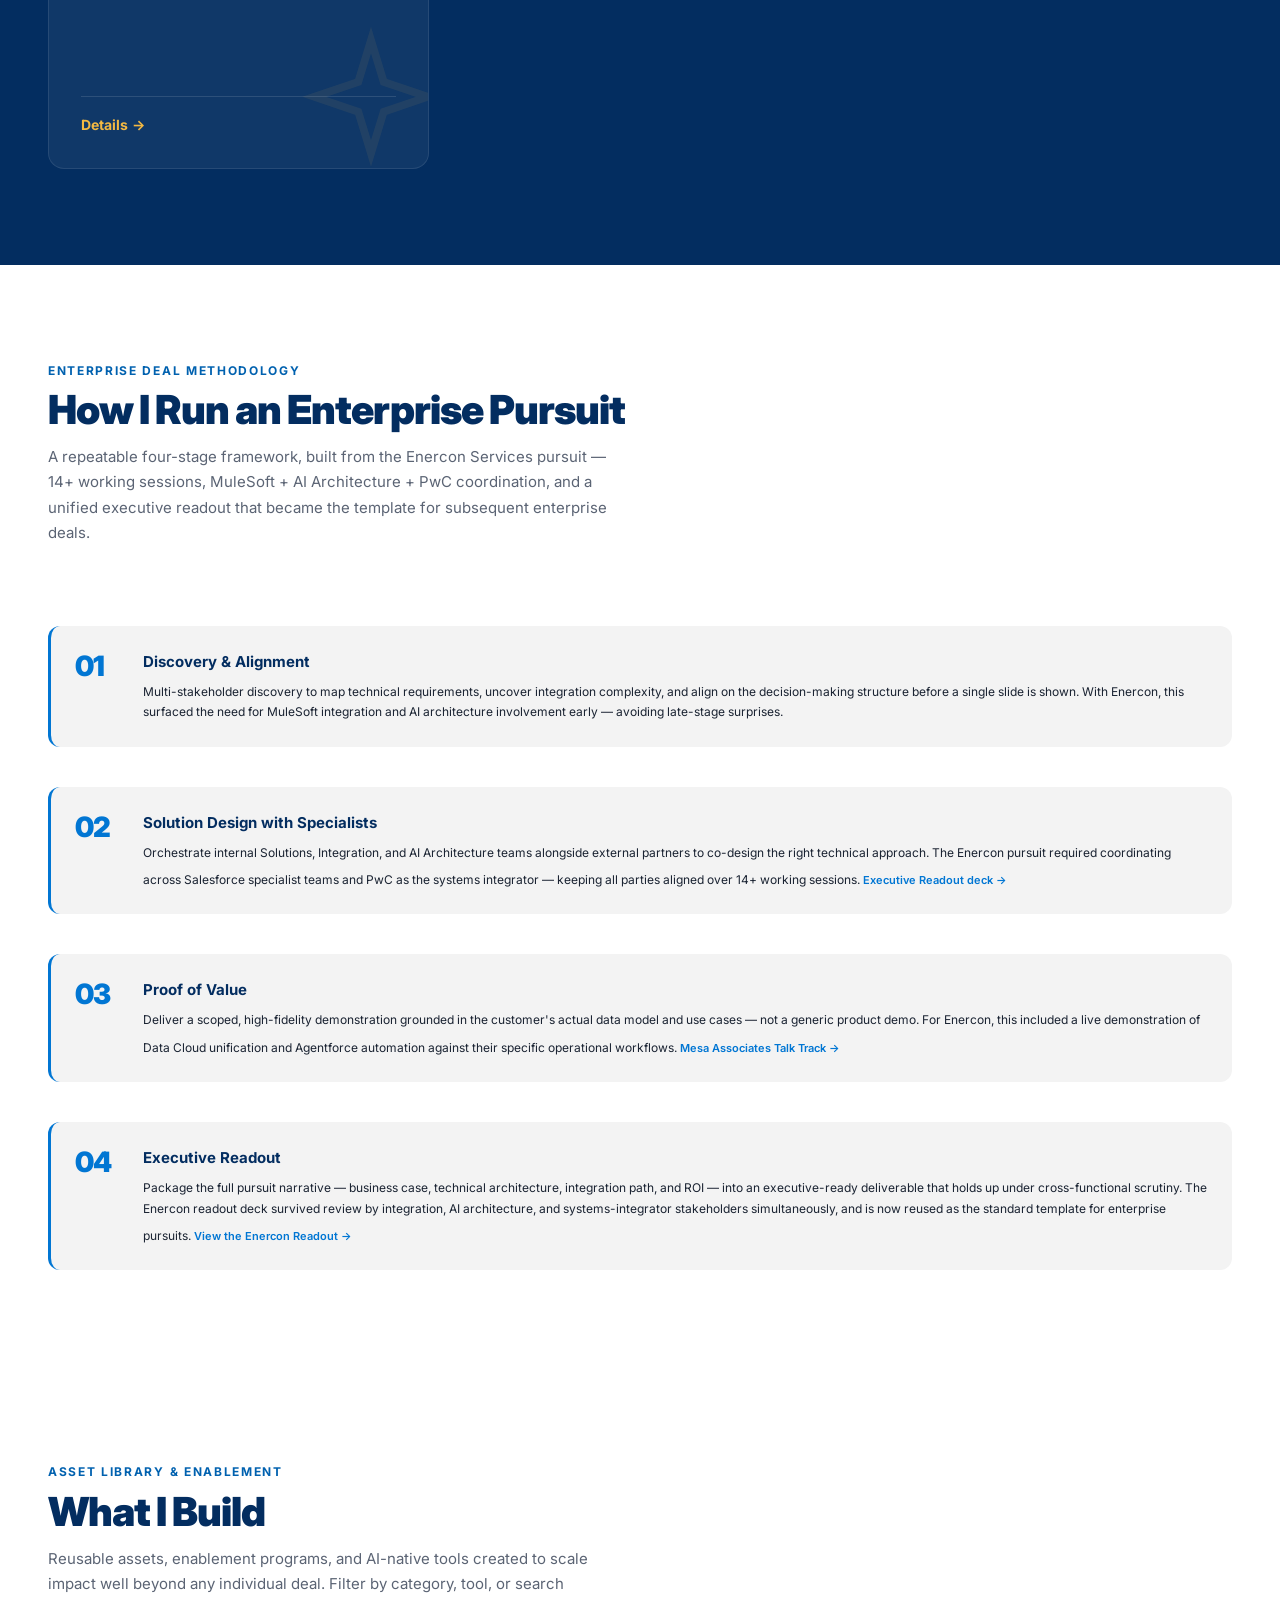
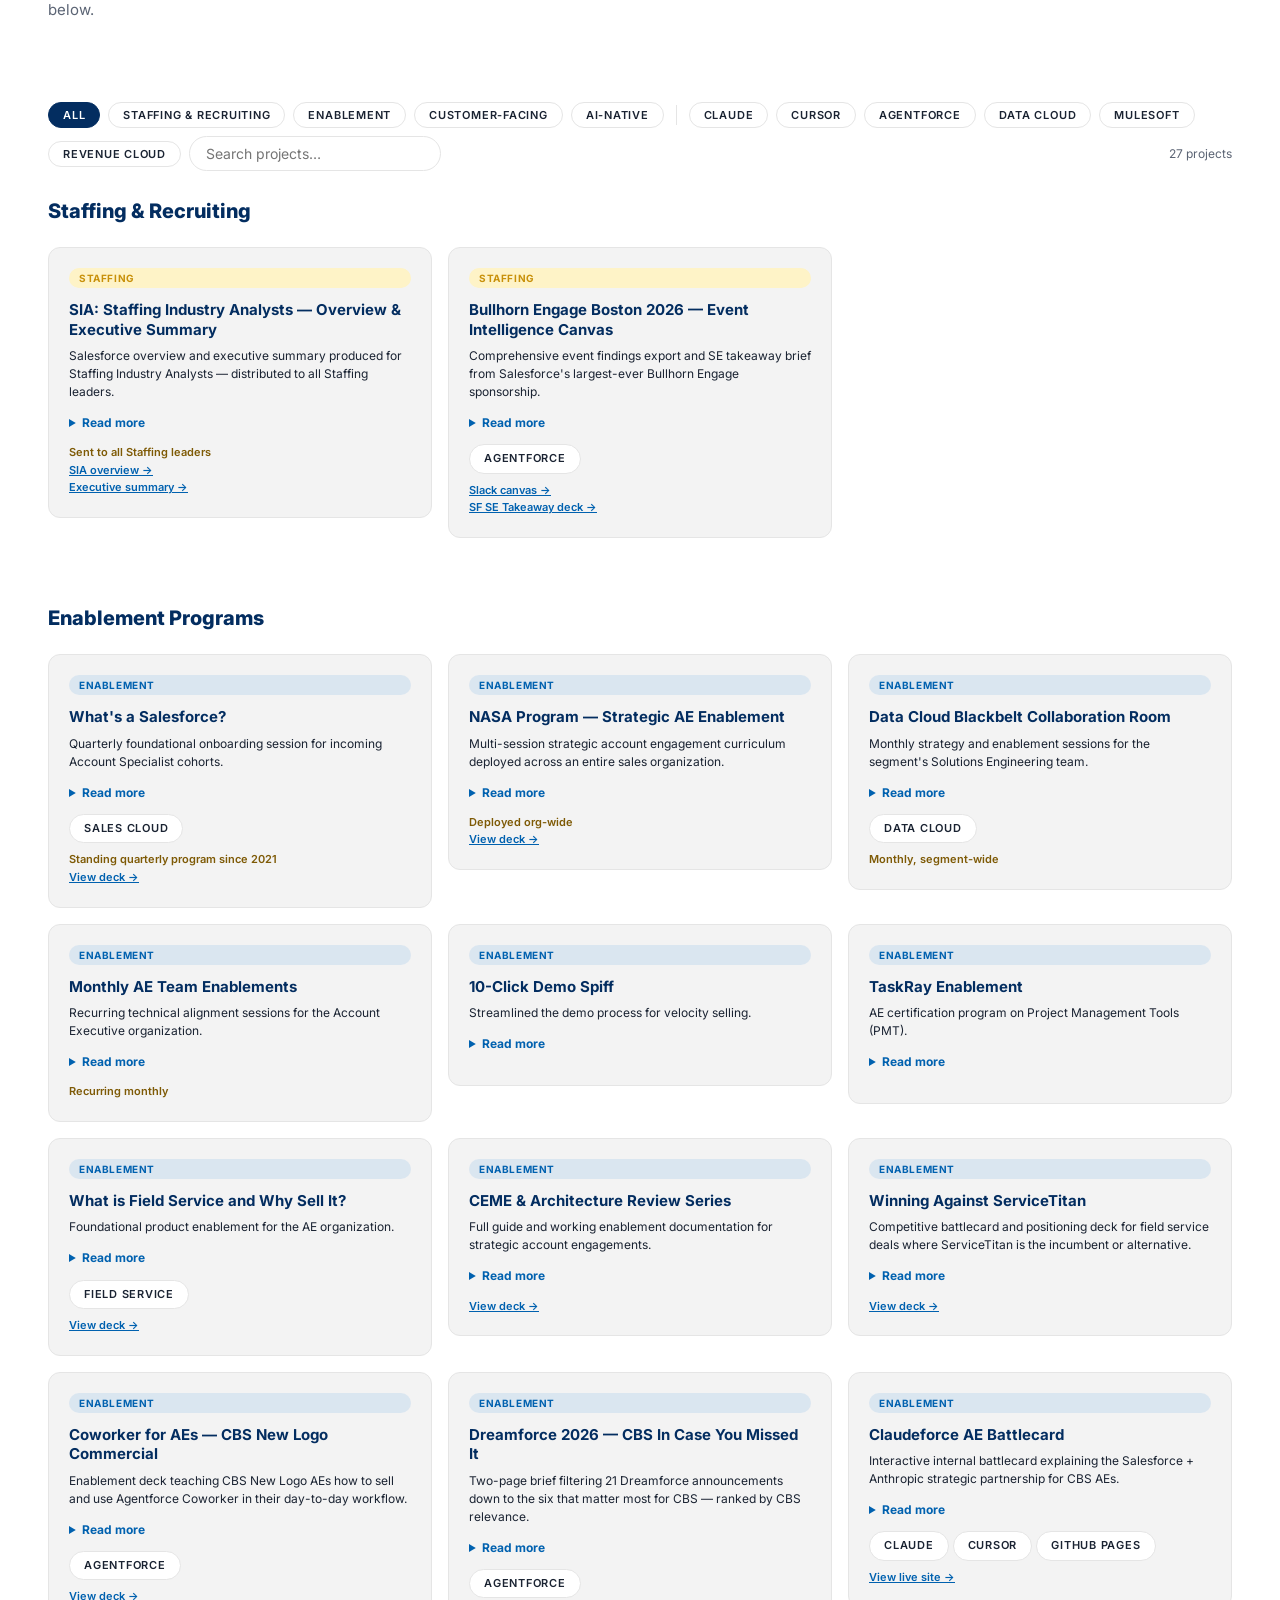
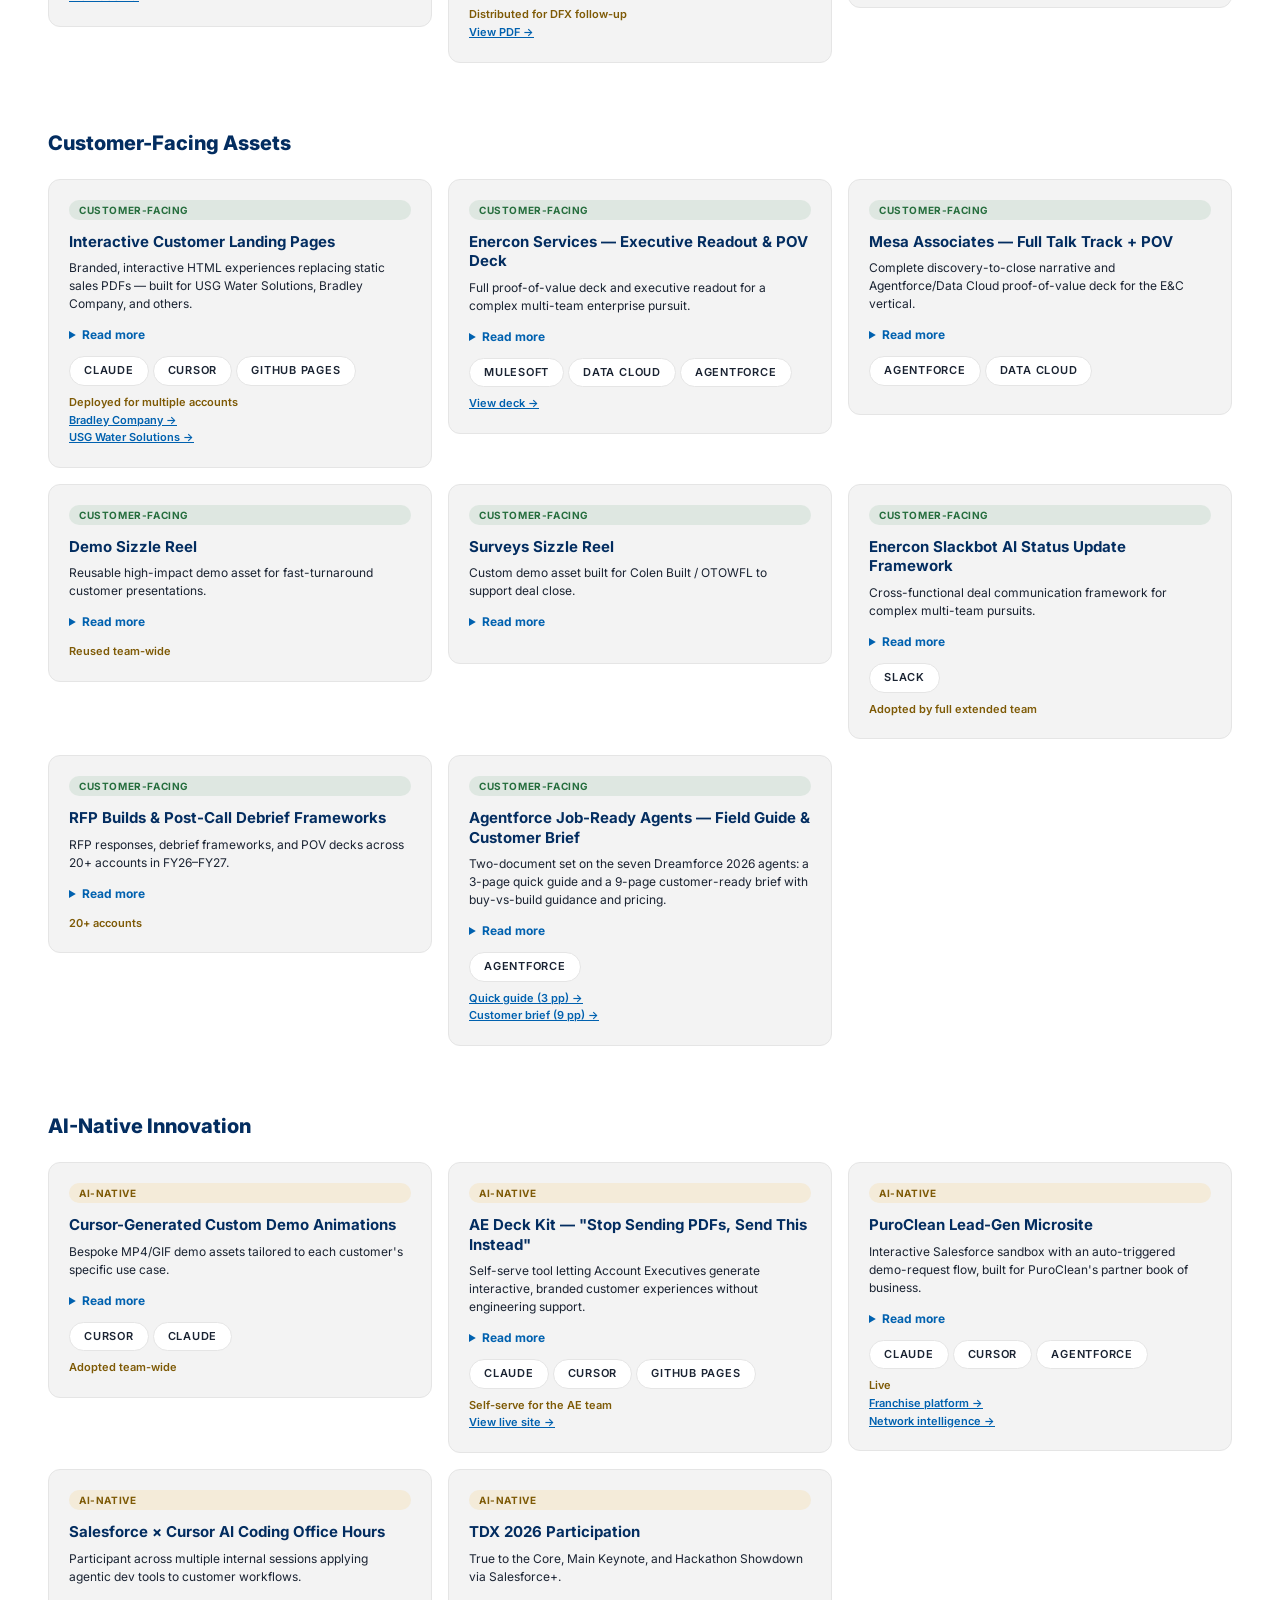
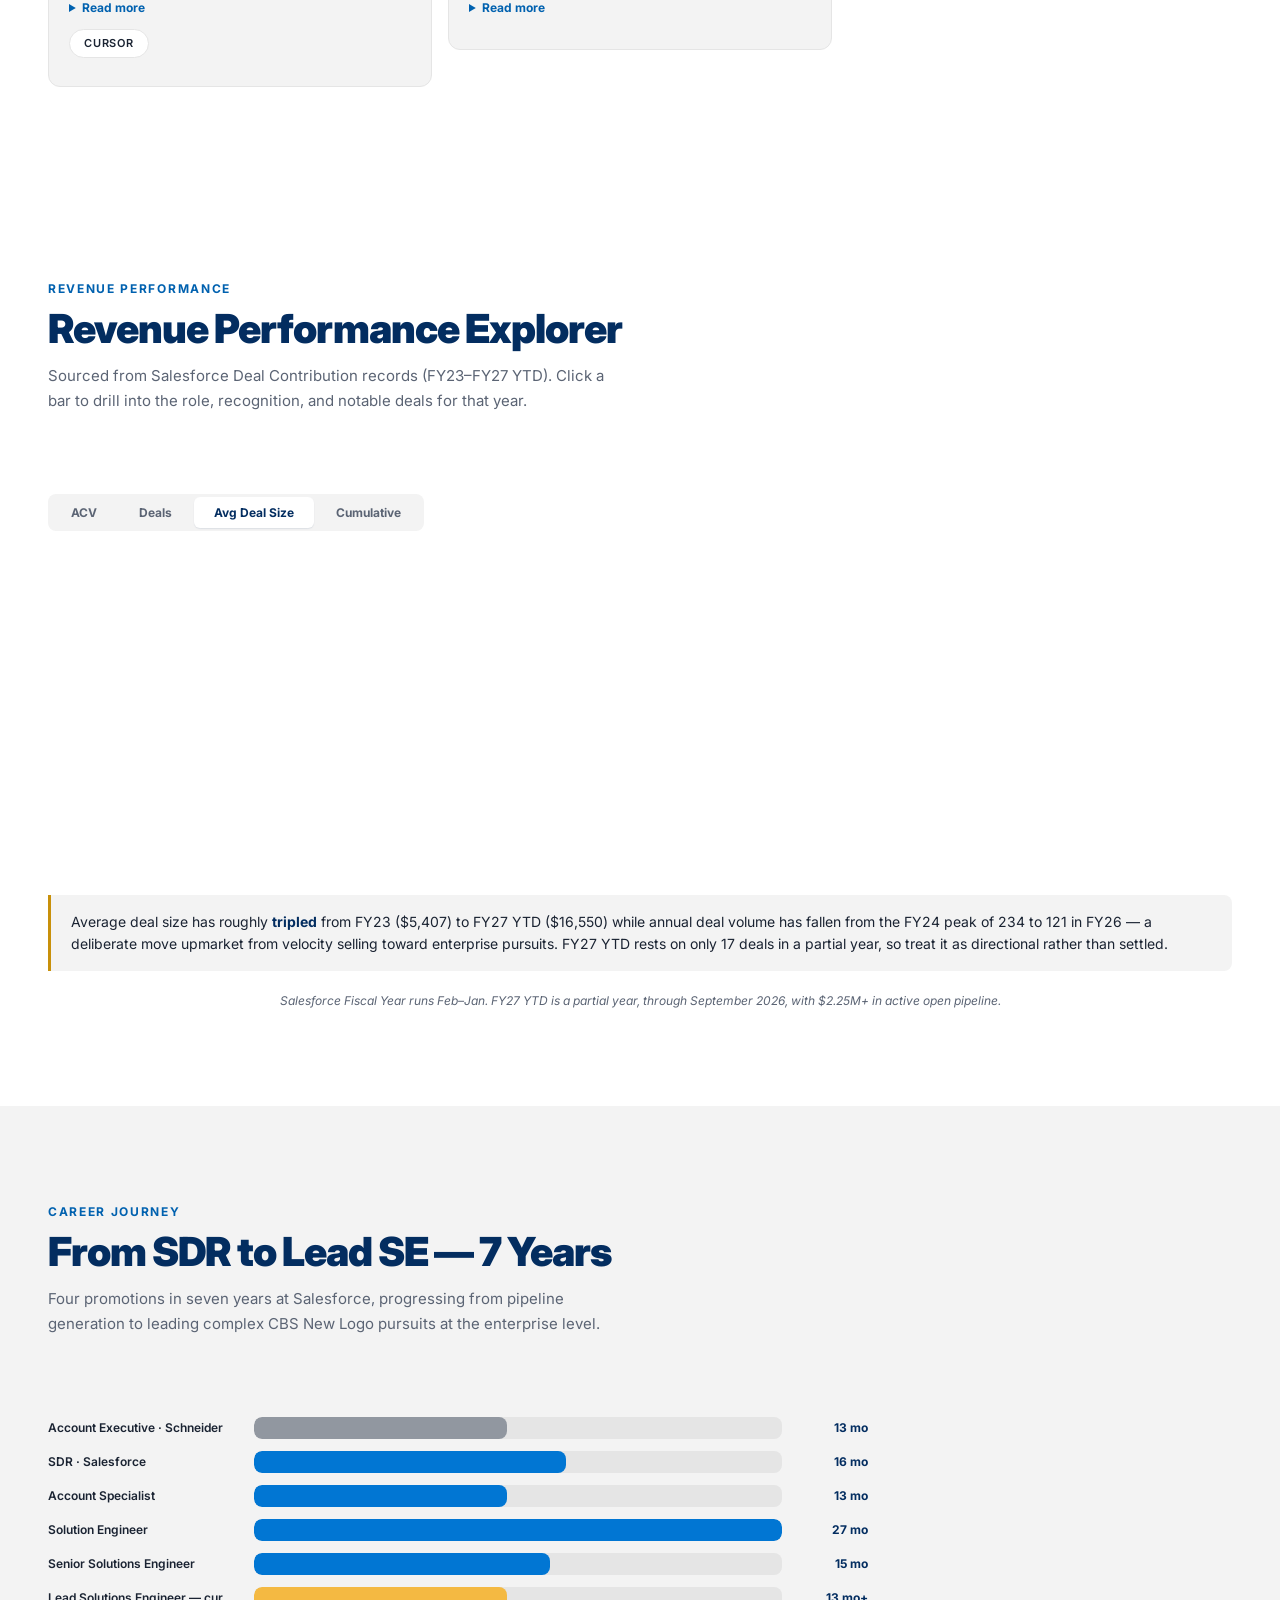
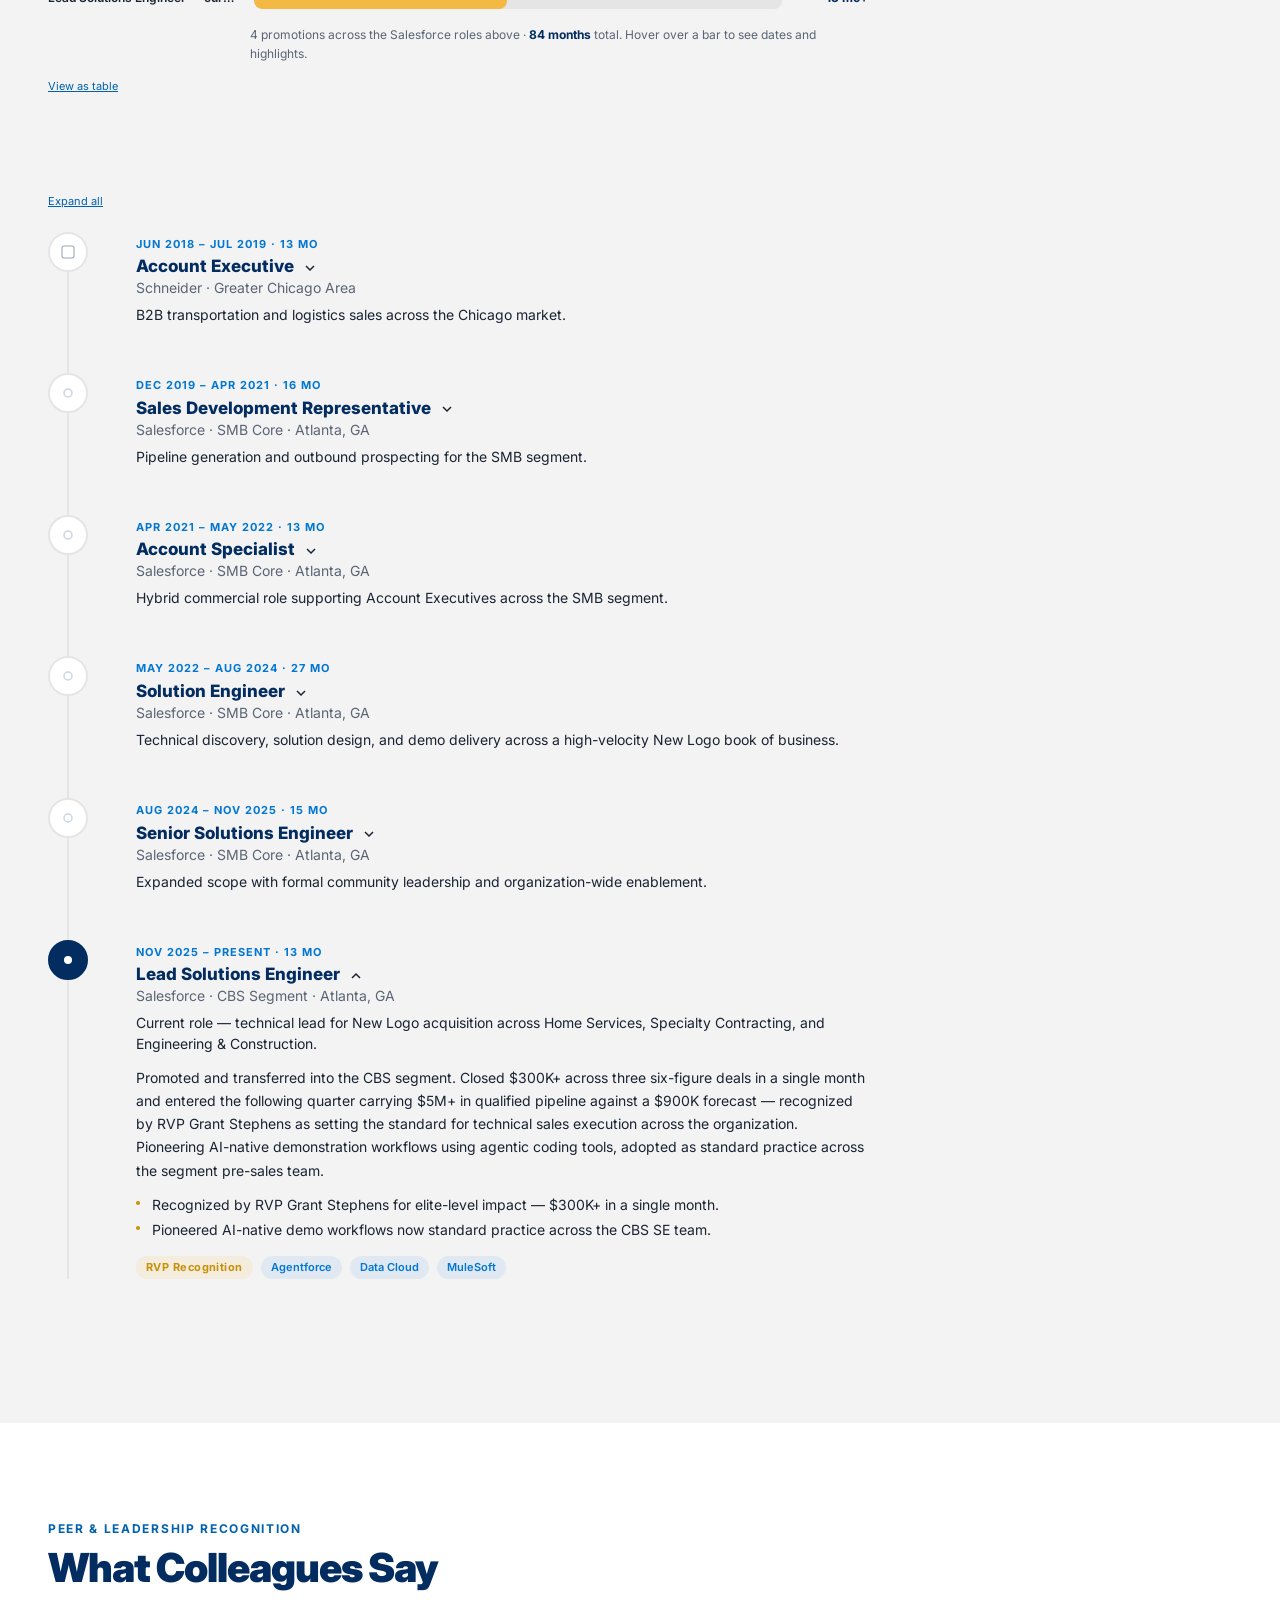
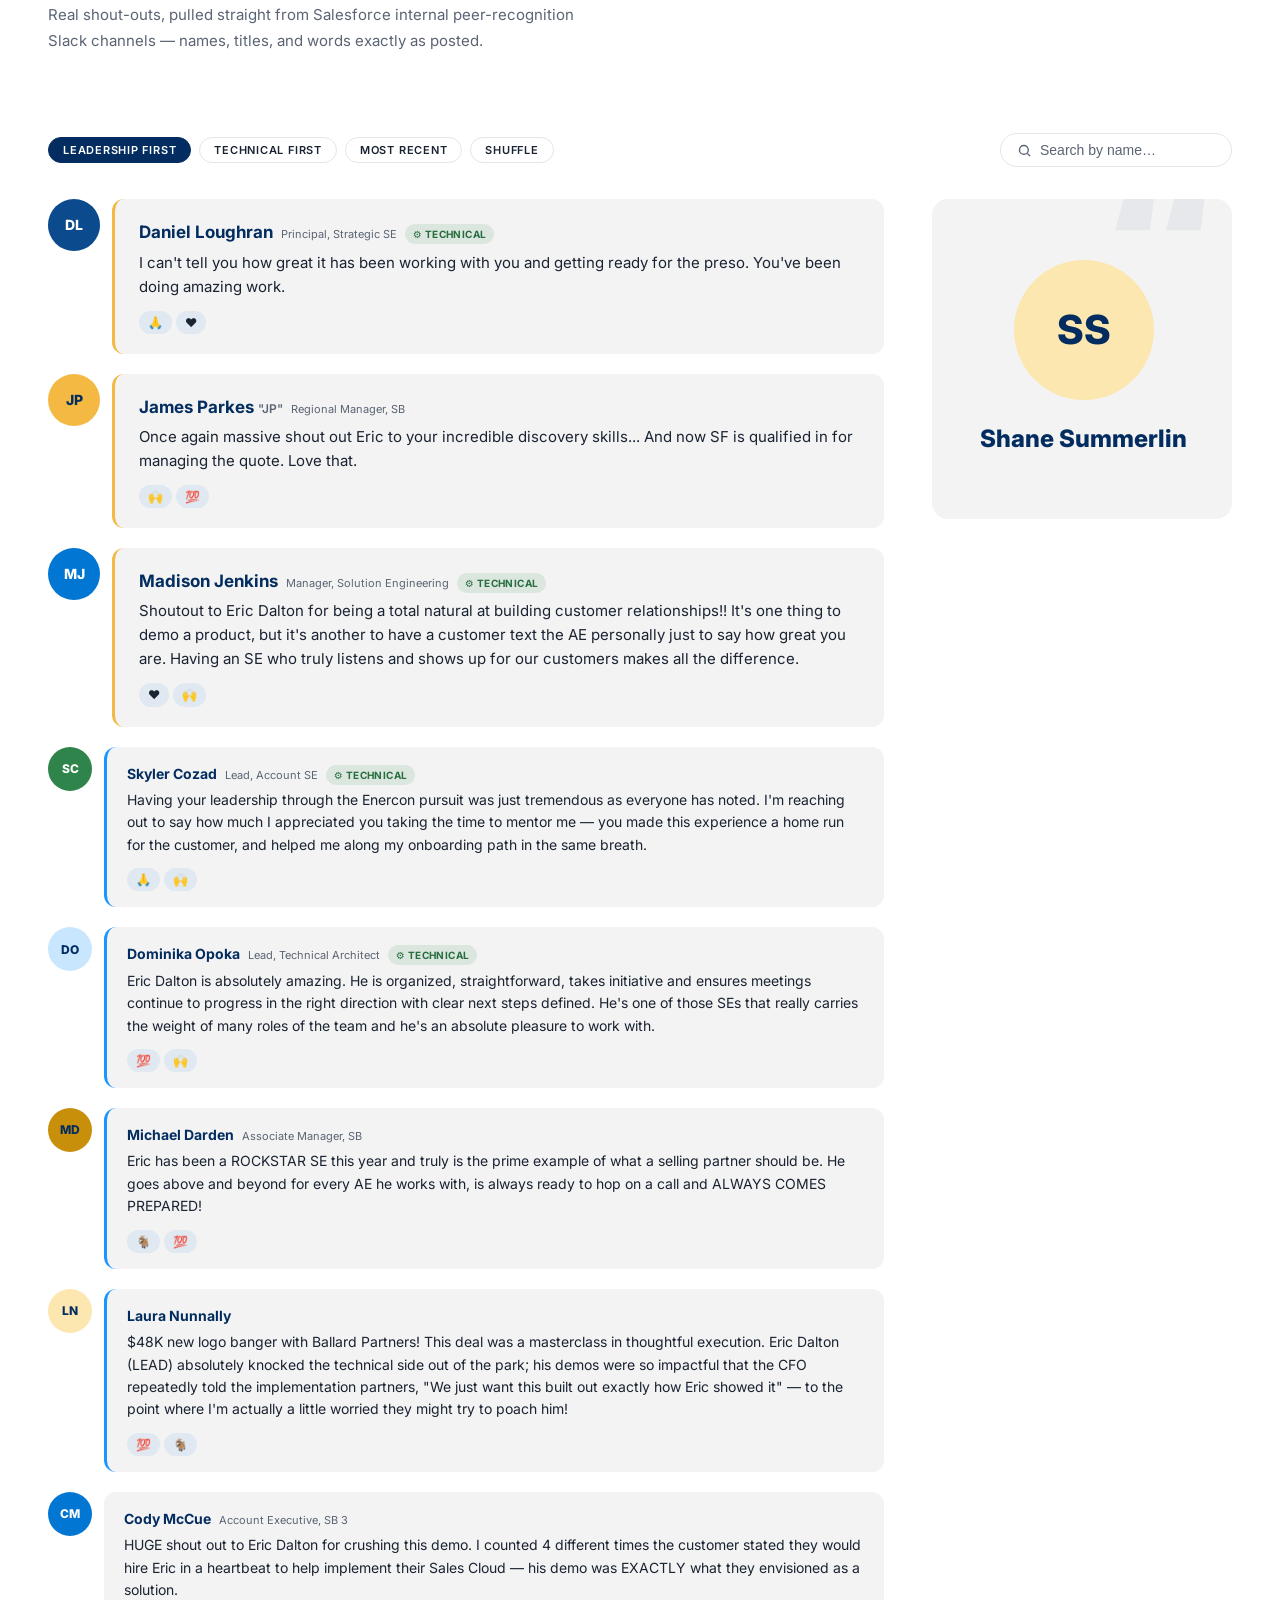
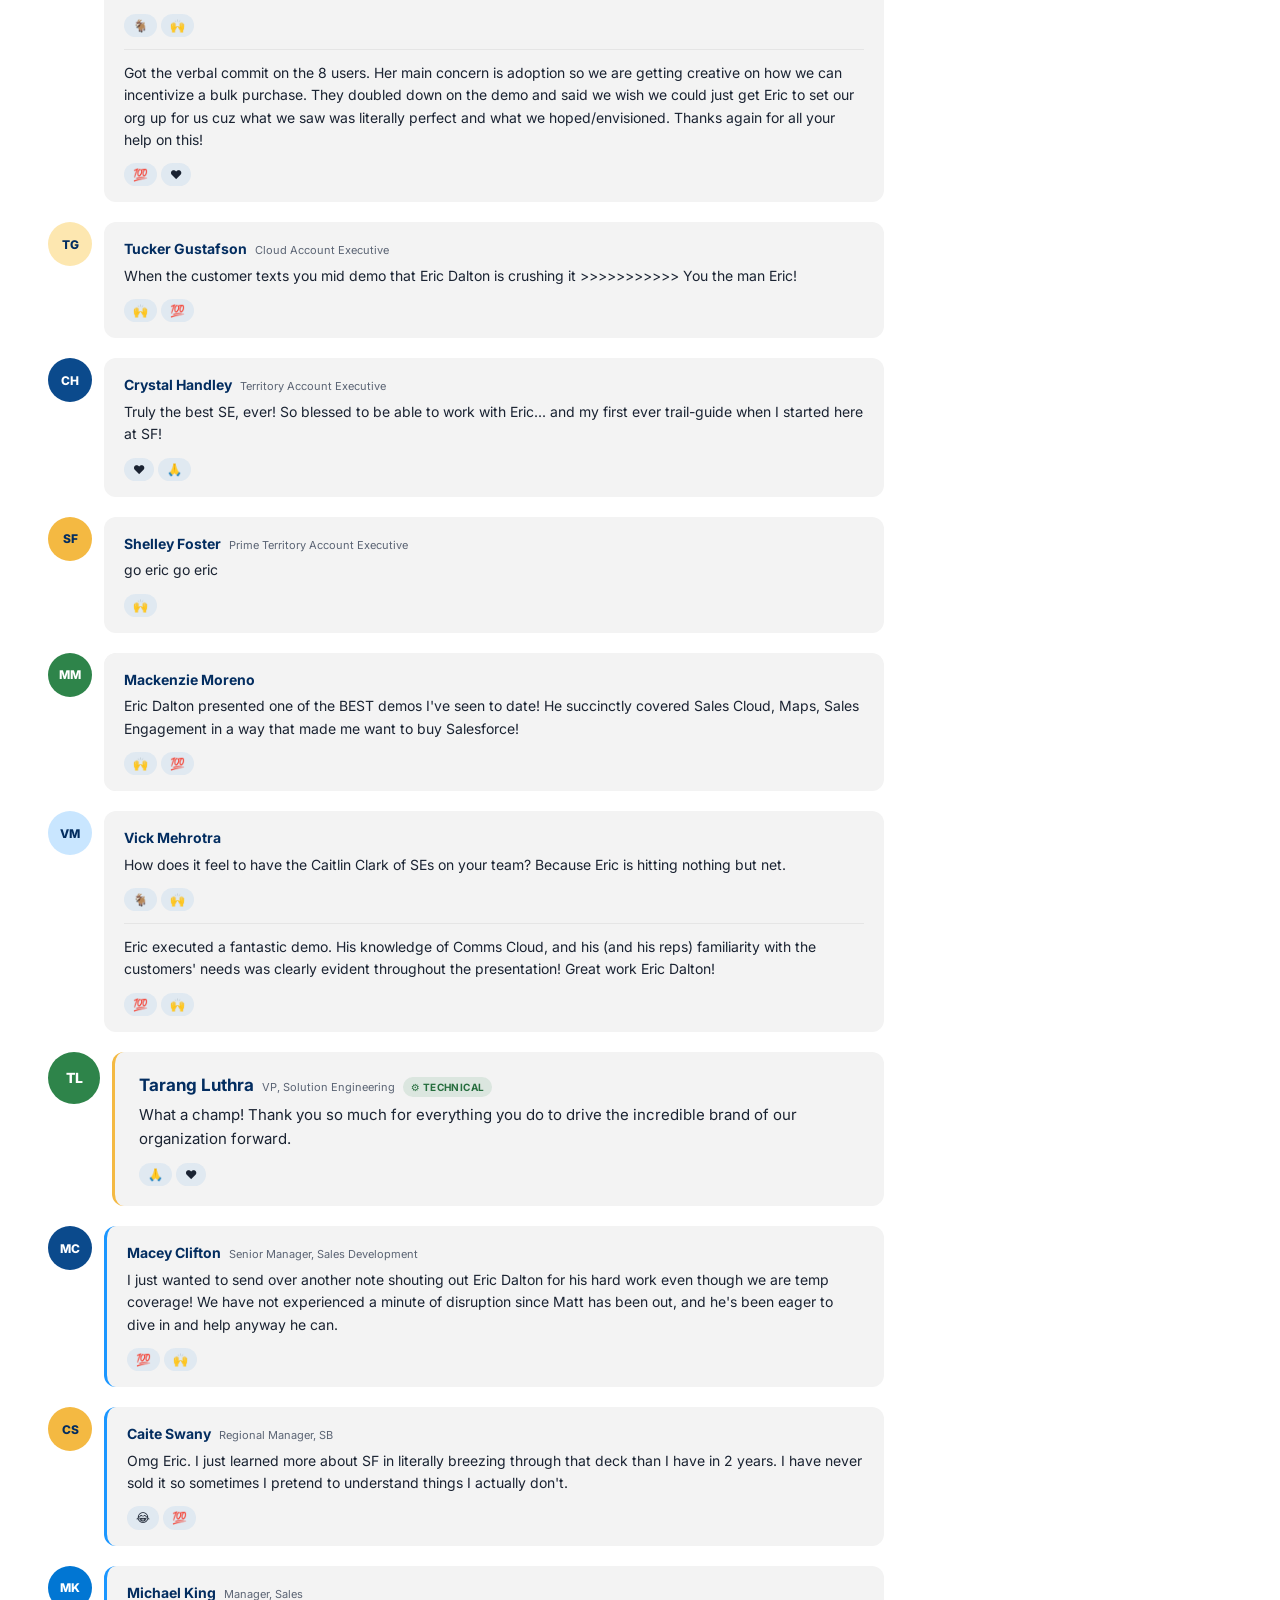
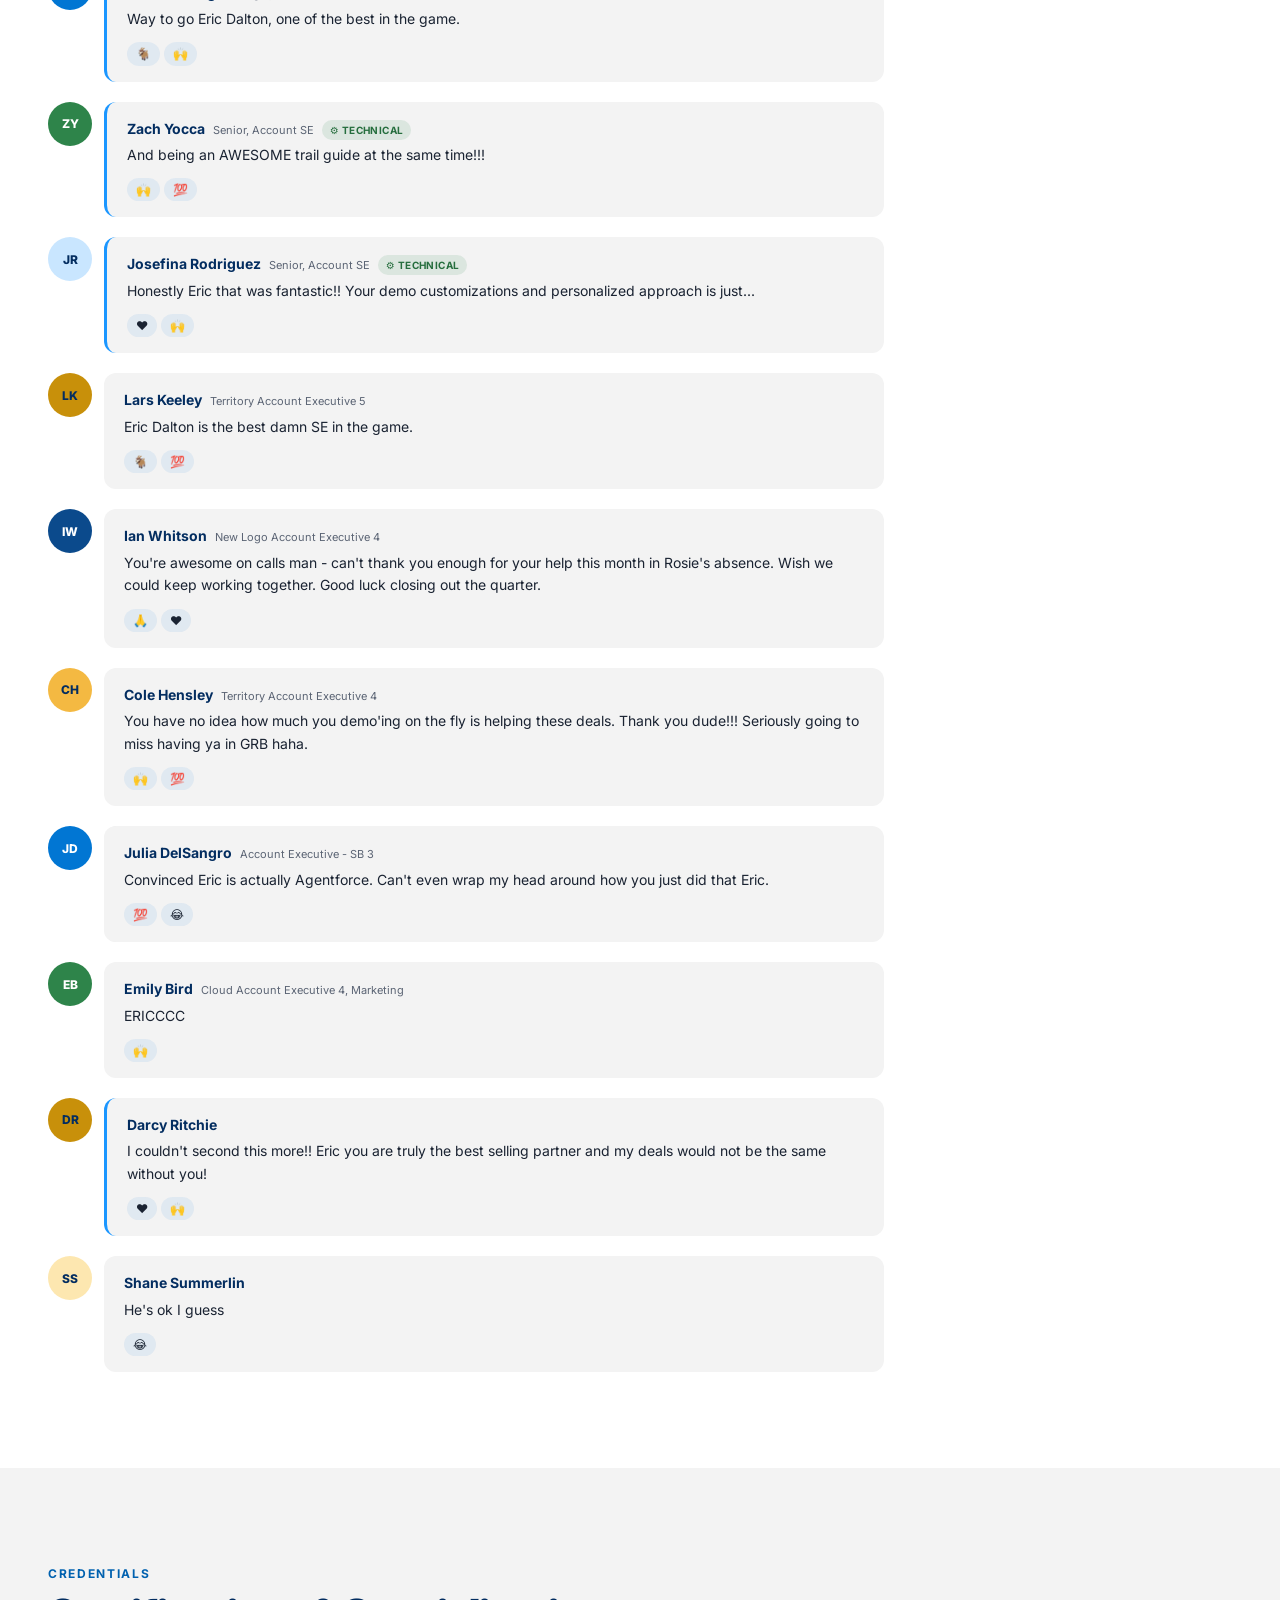
==== commit 3bf9db8e: "feat: show real customer names and link live microsites for internal ENTR share - Set PRIVACY_MODE='" ====
--- a/index.html
+++ b/index.html
@@ -5,7 +5,7 @@
 <meta name="viewport" content="width=device-width, initial-scale=1.0">
 <!-- Primary -->
 <title>Eric Dalton — Lead Solutions Engineer at Salesforce</title>
-<meta name="description" content="Lead Solutions Engineer at Salesforce. $6.3M in career closed ACV across 623 deals, five promotions in seven years, and Solutions Engineer of the Year. Interactive résumé.">
+<meta name="description" content="Lead Solutions Engineer at Salesforce. $6.3M in career closed ACV across 623 deals, four promotions in seven years, and Solutions Engineer of the Year. Interactive résumé.">
 <link rel="canonical" href="https://edalton122.github.io/eric-dalton-resume/">
 <meta name="author" content="Eric Dalton">
 
@@ -37,7 +37,7 @@
 <meta property="og:type" content="profile">
 <meta property="og:site_name" content="Eric Dalton">
 <meta property="og:title" content="Eric Dalton — Lead Solutions Engineer at Salesforce">
-<meta property="og:description" content="$6.3M in career closed ACV across 623 deals. Five promotions in seven years. Solutions Engineer of the Year.">
+<meta property="og:description" content="$6.3M in career closed ACV across 623 deals. Four promotions in seven years. Solutions Engineer of the Year.">
 <meta property="og:url" content="https://edalton122.github.io/eric-dalton-resume/">
 <meta property="og:image" content="https://edalton122.github.io/eric-dalton-resume/og-image.png">
 <meta property="og:image:type" content="image/png">
@@ -50,7 +50,7 @@
 <!-- Twitter / X -->
 <meta name="twitter:card" content="summary_large_image">
 <meta name="twitter:title" content="Eric Dalton — Lead Solutions Engineer at Salesforce">
-<meta name="twitter:description" content="$6.3M in career closed ACV across 623 deals. Five promotions in seven years. Solutions Engineer of the Year.">
+<meta name="twitter:description" content="$6.3M in career closed ACV across 623 deals. Four promotions in seven years. Solutions Engineer of the Year.">
 <meta name="twitter:image" content="https://edalton122.github.io/eric-dalton-resume/og-image.png">
 <meta name="twitter:image:alt" content="Eric Dalton — Lead Solutions Engineer at Salesforce.">
 
@@ -113,12 +113,13 @@
     Eric Dalton
   </a>
   <ul class="nav-links" id="nav-links">
+    <li><a href="#wins">Wins</a></li>
+    <li><a href="#pursuit">Pursuit Method</a></li>
+    <li><a href="#builds">What I Build</a></li>
     <li><a href="#performance">Performance</a></li>
     <li><a href="#timeline">Career</a></li>
-    <li><a href="#wins">Wins</a></li>
     <li><a href="#recognition">Recognition</a></li>
     <li><a href="#certifications">Credentials</a></li>
-    <li><a href="#builds">What I Build</a></li>
     <li><a href="#future">Aspirations</a></li>
   </ul>
   <div class="nav-cta-group">
@@ -135,16 +136,18 @@
     <svg width="20" height="20" viewBox="0 0 24 24" fill="none" stroke="currentColor" stroke-width="2.2" aria-hidden="true"><line x1="18" y1="6" x2="6" y2="18"/><line x1="6" y1="6" x2="18" y2="18"/></svg>
   </button>
   <ul class="nav-drawer-links">
+    <li><a href="#wins">Wins</a></li>
+    <li><a href="#pursuit">Pursuit Method</a></li>
+    <li><a href="#builds">What I Build</a></li>
     <li><a href="#performance">Performance</a></li>
     <li><a href="#timeline">Career</a></li>
-    <li><a href="#wins">Wins</a></li>
     <li><a href="#recognition">Recognition</a></li>
     <li><a href="#certifications">Credentials</a></li>
-    <li><a href="#builds">What I Build</a></li>
     <li><a href="#future">Aspirations</a></li>
   </ul>
   <div class="nav-drawer-actions">
     <a class="btn-primary" href="https://www.linkedin.com/in/eric-dalton-se" target="_blank" rel="noopener noreferrer">LinkedIn Profile</a>
+    <a class="btn-ghost" href="https://salesforce.enterprise.slack.com/team/U01G1D5V71U" target="_blank" rel="noopener noreferrer">Message on Slack</a>
     <a class="btn-ghost" href="./Eric-Dalton-Resume.pdf" download="Eric-Dalton-Resume.pdf">Download Résumé (PDF)</a>
   </div>
 </div>
@@ -155,6 +158,7 @@
 </button>
 
 <main id="main-content">
+
 
 <!-- ── HERO ────────────────────────────────────── -->
 <section id="hero" aria-label="Introduction">
@@ -176,6 +180,16 @@
         <span>FY27 YTD <strong>$281,357</strong> across <strong>17 deals</strong></span>
         <span><strong>$2.25M+</strong> open pipeline</span>
         <span><strong>11 mo</strong> in current role</span>
+      </div>
+
+      <div class="hero-entr-strip" aria-label="Why ENTR Principal SE">
+        <div class="hero-entr-label">Pursuing: Principal Solution Engineer, ENTR</div>
+        <ul class="hero-entr-list">
+          <li><strong>Staffing &amp; recruiting depth</strong> — Technical SE lead at Bullhorn Engage Boston 2026; authored the SIA executive summary distributed to all Staffing leaders.</li>
+          <li><strong>~3× avg deal size growth</strong> — From $5,407 to $16,550 as the focus shifted upmarket.</li>
+          <li><strong>Board-level competitive displacement</strong> — Displaced SAP + HubSpot simultaneously at SPATCO Energy (~$1M ACV).</li>
+          <li><strong>Multi-team enterprise orchestration</strong> — Directed 14+ working sessions with internal specialists and PwC on the Enercon pursuit.</li>
+        </ul>
       </div>
 
       <div class="hero-tags" role="group" aria-label="Jump to section">
@@ -211,24 +225,24 @@
       <div class="hero-photo-rail" id="hero-photo-rail">
         <div class="hero-photo-track">
           <button class="p-item" data-lightbox-index="0">
+            <img src="./images/boston.jpg" alt="" width="380" height="220" loading="lazy" decoding="async">
+            <span class="p-cap">Bullhorn Engage Boston 2026</span>
+          </button>
+          <button class="p-item" data-lightbox-index="1">
             <img src="./images/boardroom.jpg" alt="" width="380" height="220" loading="lazy" decoding="async">
             <span class="p-cap">Executive readout delivery — CBS pursuit</span>
           </button>
-          <button class="p-item" data-lightbox-index="1">
+          <button class="p-item" data-lightbox-index="2">
             <img src="./images/trailhead.jpg" alt="" width="380" height="220" loading="lazy" decoding="async">
             <span class="p-cap">Dreamforce — Trailhead</span>
           </button>
-          <button class="p-item" data-lightbox-index="2">
+          <button class="p-item" data-lightbox-index="3">
             <img src="./images/triple-star.jpg" alt="" width="380" height="220" loading="lazy" decoding="async">
             <span class="p-cap">Triple Star Ranger — Highest Trailhead tier</span>
           </button>
-          <button class="p-item" data-lightbox-index="3">
+          <button class="p-item" data-lightbox-index="4">
             <img src="./images/meme.jpg" alt="" width="380" height="220" loading="lazy" decoding="async">
             <span class="p-cap">"What's a Salesforce?" — AE Enablement</span>
-          </button>
-          <button class="p-item" data-lightbox-index="4">
-            <img src="./images/boston.jpg" alt="" width="380" height="220" loading="lazy" decoding="async">
-            <span class="p-cap">Bullhorn Engage Boston 2026</span>
           </button>
           <button class="p-item" data-lightbox-index="5">
             <img src="./images/enablement.jpg" alt="" width="380" height="220" loading="lazy" decoding="async">
@@ -239,11 +253,11 @@
                illusion only. Not buttons, not .p-item, aria-hidden, unfocusable.
                lightbox.js's querySelectorAll('.p-item') must not find these. -->
           <div class="hero-photo-track-decoy" aria-hidden="true" inert>
+            <div class="hero-photo-decoy-item"><img src="./images/boston.jpg" alt="" loading="lazy"></div>
             <div class="hero-photo-decoy-item"><img src="./images/boardroom.jpg" alt="" loading="lazy"></div>
             <div class="hero-photo-decoy-item"><img src="./images/trailhead.jpg" alt="" loading="lazy"></div>
             <div class="hero-photo-decoy-item"><img src="./images/triple-star.jpg" alt="" loading="lazy"></div>
             <div class="hero-photo-decoy-item"><img src="./images/meme.jpg" alt="" loading="lazy"></div>
-            <div class="hero-photo-decoy-item"><img src="./images/boston.jpg" alt="" loading="lazy"></div>
             <div class="hero-photo-decoy-item"><img src="./images/enablement.jpg" alt="" loading="lazy"></div>
           </div>
         </div>
@@ -255,6 +269,7 @@
     </div>
   </div>
 </section>
+
 
 <!-- ── BY THE NUMBERS ──────────────────────────── -->
 <section id="numbers" aria-labelledby="numbers-h">
@@ -293,7 +308,7 @@
             <div class="num-lbl">Years at Salesforce</div>
           </div>
           <div class="flip-face back">
-            <div class="num-back-detail">Started December 2019 as an SDR. Computed live from tenure start — never a hardcoded string.</div>
+            <div class="num-back-detail">Started December 2019 as an SDR. Lead SE today after four promotions.</div>
           </div>
         </div>
       </div>
@@ -322,14 +337,14 @@
         </div>
       </div>
 
-      <div class="flip-card num-card" id="num-promos" tabindex="0" role="button" aria-pressed="false" aria-label="Promotions at Salesforce: 5. Press Enter for detail.">
+      <div class="flip-card num-card" id="num-promos" tabindex="0" role="button" aria-pressed="false" aria-label="Promotions at Salesforce: 4. Press Enter for detail.">
         <div class="flip-card-inner">
           <div class="flip-face front">
-            <div class="num-val" data-count data-target="5" data-suffix=" total">—</div>
+            <div class="num-val" data-count data-target="4" data-suffix=" total">—</div>
             <div class="num-lbl">Promotions at Salesforce</div>
           </div>
           <div class="flip-face back">
-            <div class="num-back-detail">SDR → Account Specialist → Solution Engineer → Senior SE → Lead SE.</div>
+            <div class="num-back-detail">SDR → Account Specialist → Solution Engineer → Senior SE → Lead SE. Four promotions across five titles.</div>
           </div>
         </div>
       </div>
@@ -353,7 +368,7 @@
             <div class="num-lbl">Best Month (Apr 2026)</div>
           </div>
           <div class="flip-face back">
-            <div class="num-back-detail">Three six-figure deals closed in a single calendar month — recognized by the Regional Vice President.</div>
+            <div class="num-back-detail">Three six-figure deals closed in a single calendar month — recognized by RVP Grant Stephens.</div>
           </div>
         </div>
       </div>
@@ -361,6 +376,530 @@
     </div>
   </div>
 </section>
+
+
+<!-- ── SIGNATURE WINS ───────────────────────────── -->
+<section id="wins">
+  <div class="container">
+    <div class="sec-eyebrow fade-up">Signature Accomplishments</div>
+    <h2 class="sec-title fade-up">Deals &amp; Moments That Defined the Career</h2>
+    <p class="sec-sub fade-up">Selected highlights from $6.3M in career closed ACV. Click any card for the full story.</p>
+    <div class="wins-grid" id="wins-grid">
+
+      <div class="flip-card win-card" data-win-id="bullhorn-engage-boston" tabindex="0" role="button" aria-pressed="false" aria-label="Bullhorn Engage Boston 2026. Premier sponsorship presence. Press Enter for details.">
+        <div class="flip-card-inner">
+          <div class="flip-face front win-face">
+            <div class="win-watermark" aria-hidden="true"><svg width="170" height="170" viewBox="0 0 24 24" fill="none" stroke="#F4B942" stroke-width="1.1"><rect x="3" y="3" width="18" height="18" rx="2"/><path d="M9 9h6M9 12h6M9 15h4"/></svg></div>
+            <div class="win-icon g"><svg width="20" height="20" viewBox="0 0 24 24" fill="none" stroke="#F4B942" stroke-width="2.2" aria-hidden="true"><rect x="3" y="3" width="18" height="18" rx="2"/><path d="M9 9h6M9 12h6M9 15h4"/></svg></div>
+            <div class="win-content">
+              <div class="win-metric gold">Premier</div>
+              <div class="win-unit">sponsorship presence</div>
+              <div class="win-title">Bullhorn Engage Boston 2026</div>
+            </div>
+            <div class="win-cta">Details <span class="win-cta-arrow">→</span></div>
+          </div>
+          <div class="flip-face back win-face">
+            <div class="win-sar"><div class="win-sar-label">Situation</div><div class="win-sar-text">The company's largest-ever Bullhorn Engage sponsorship presence.</div></div>
+            <div class="win-sar"><div class="win-sar-label">Action</div><div class="win-sar-text">Served as technical lead at the SE demo booth across the full event, delivering live Agentforce + Bullhorn Recruitment Cloud demos to 30+ enterprise prospects and participating in a 30-customer roundtable alongside Bullhorn SVP Jonathan Novich.</div></div>
+            <div class="win-sar"><div class="win-sar-label">Result</div><div class="win-sar-text">Personally named by Deanna Rayala in the company-wide #gp-all recap as a key contributor to the sponsorship's success.</div></div>
+            <div class="win-chips"><span class="chip on-dark">Agentforce</span><span class="chip on-dark">Data Cloud</span></div>
+            <a class="win-link" href="https://docs.google.com/presentation/d/1ik3MSt2xhA5hb3cnyqiwbenJ3HWL0cwGKpdYGvjeUGg/edit?usp=sharing" target="_blank" rel="noopener noreferrer">SF SE Takeaway →</a>
+          </div>
+        </div>
+      </div>
+
+      <div class="flip-card win-card" data-win-id="fy24-se-of-the-year" tabindex="0" role="button" aria-pressed="false" aria-label="FY24 — Solutions Engineer of the Year. 2.9 million dollars ACV. Press Enter for details.">
+        <div class="flip-card-inner">
+          <div class="flip-face front win-face">
+            <div class="win-watermark" aria-hidden="true"><svg width="170" height="170" viewBox="0 0 24 24" fill="none" stroke="#F4B942" stroke-width="1.1"><polygon points="12 2 15.09 8.26 22 9.27 17 14.14 18.18 21.02 12 17.77 5.82 21.02 7 14.14 2 9.27 8.91 8.26 12 2"/></svg></div>
+            <div class="win-icon g"><svg width="20" height="20" viewBox="0 0 24 24" fill="none" stroke="#F4B942" stroke-width="2.2" aria-hidden="true"><polygon points="12 2 15.09 8.26 22 9.27 17 14.14 18.18 21.02 12 17.77 5.82 21.02 7 14.14 2 9.27 8.91 8.26 12 2"/></svg></div>
+            <div class="win-content">
+              <div class="win-metric gold">$2.9M</div>
+              <div class="win-unit">ACV</div>
+              <div class="win-title">FY24 — Solutions Engineer of the Year</div>
+            </div>
+            <div class="win-cta">Details <span class="win-cta-arrow">→</span></div>
+          </div>
+          <div class="flip-face back win-face">
+            <div class="win-sar"><div class="win-sar-label">Situation</div><div class="win-sar-text">Carrying a high-velocity New Logo book of business with no dedicated specialist support.</div></div>
+            <div class="win-sar"><div class="win-sar-label">Action</div><div class="win-sar-text">Closed 234 deals across the fiscal year — roughly one closed deal per working day — through disciplined discovery and demo delivery at volume.</div></div>
+            <div class="win-sar"><div class="win-sar-label">Result</div><div class="win-sar-text">Highest single-year ACV production of any SE in the segment. Named Solutions Engineer of the Year and awarded the Creative Hustle Award.</div></div>
+            <div class="win-chips"><span class="chip on-dark">Sales Cloud</span><span class="chip on-dark">Revenue Cloud (CPQ)</span></div>
+          </div>
+        </div>
+      </div>
+
+      <div class="flip-card win-card" data-win-id="spatco-energy" tabindex="0" role="button" aria-pressed="false" aria-label="SPATCO Energy — Competitive Displacement. Approximately 1 million dollars ACV. Press Enter for details.">
+        <div class="flip-card-inner">
+          <div class="flip-face front win-face">
+            <div class="win-watermark" aria-hidden="true"><svg width="170" height="170" viewBox="0 0 24 24" fill="none" stroke="#1B96FF" stroke-width="1.1"><path d="M12 22s8-4 8-10V5l-8-3-8 3v7c0 6 8 10 8 10z"/></svg></div>
+            <div class="win-icon"><svg width="20" height="20" viewBox="0 0 24 24" fill="none" stroke="#1B96FF" stroke-width="2.2" aria-hidden="true"><path d="M12 22s8-4 8-10V5l-8-3-8 3v7c0 6 8 10 8 10z"/></svg></div>
+            <div class="win-content">
+              <div class="win-metric">~$1M</div>
+              <div class="win-unit">ACV</div>
+              <div class="win-title">SPATCO Energy — Competitive Displacement</div>
+            </div>
+            <div class="win-cta">Details <span class="win-cta-arrow">→</span></div>
+          </div>
+          <div class="flip-face back win-face">
+            <div class="win-sar"><div class="win-sar-label">Situation</div><div class="win-sar-text">Incumbent SAP and HubSpot deployments with board-level stakeholders evaluating a platform consolidation.</div></div>
+            <div class="win-sar"><div class="win-sar-label">Action</div><div class="win-sar-text">Led SE strategy across a multi-month evaluation cycle, presenting directly to board-level executives throughout.</div></div>
+            <div class="win-sar"><div class="win-sar-label">Result</div><div class="win-sar-text">Displaced both SAP and HubSpot simultaneously — positioning Salesforce as the enterprise platform for SPATCO's energy distribution operations.</div></div>
+            <div class="win-chips"><span class="chip on-dark">Sales Cloud</span><span class="chip on-dark">Data Cloud</span></div>
+            <a class="win-link" href="https://edalton122.github.io/spatco-salesforce-deck/" target="_blank" rel="noopener noreferrer">See the live deck →</a>
+          </div>
+        </div>
+      </div>
+
+      <div class="flip-card win-card" data-win-id="april-2026-month" tabindex="0" role="button" aria-pressed="false" aria-label="April 2026 — Three six-figure deals in one month. 300 thousand dollars plus ACV. Press Enter for details.">
+        <div class="flip-card-inner">
+          <div class="flip-face front win-face">
+            <div class="win-watermark" aria-hidden="true"><svg width="170" height="170" viewBox="0 0 24 24" fill="none" stroke="#1B96FF" stroke-width="1.1"><polyline points="23 6 13.5 15.5 8.5 10.5 1 18"/><polyline points="17 6 23 6 23 12"/></svg></div>
+            <div class="win-icon"><svg width="20" height="20" viewBox="0 0 24 24" fill="none" stroke="#1B96FF" stroke-width="2.2" aria-hidden="true"><polyline points="23 6 13.5 15.5 8.5 10.5 1 18"/><polyline points="17 6 23 6 23 12"/></svg></div>
+            <div class="win-content">
+              <div class="win-metric">$300K+</div>
+              <div class="win-unit">ACV in one month</div>
+              <div class="win-title">April 2026 — Three Six-Figure Deals in One Month</div>
+            </div>
+            <div class="win-cta">Details <span class="win-cta-arrow">→</span></div>
+          </div>
+          <div class="flip-face back win-face">
+            <div class="win-sar"><div class="win-sar-label">Situation</div><div class="win-sar-text">Entering Q2 FY27 with an aggressive forecast and a thin pipeline cushion.</div></div>
+            <div class="win-sar"><div class="win-sar-label">Action</div><div class="win-sar-text">Closed three separate six-figure deals within a single calendar month.</div></div>
+            <div class="win-sar"><div class="win-sar-label">Result</div><div class="win-sar-text">Entered the following quarter carrying $5M+ in qualified pipeline against a $900K forecast — recognized by RVP Grant Stephens as setting the standard for technical sales execution across the organization.</div></div>
+            <div class="win-chips"><span class="chip on-dark">Sales Cloud</span><span class="chip on-dark">Agentforce</span></div>
+          </div>
+        </div>
+      </div>
+
+      <div class="flip-card win-card" data-win-id="enercon-pursuit" tabindex="0" role="button" aria-pressed="false" aria-label="Enercon Services — Full-Cycle Enterprise Pursuit. 14 plus working sessions. Press Enter for details.">
+        <div class="flip-card-inner">
+          <div class="flip-face front win-face">
+            <div class="win-watermark" aria-hidden="true"><svg width="170" height="170" viewBox="0 0 24 24" fill="none" stroke="#1B96FF" stroke-width="1.1"><path d="M17 21v-2a4 4 0 00-4-4H5a4 4 0 00-4 4v2"/><circle cx="9" cy="7" r="4"/><path d="M23 21v-2a4 4 0 00-3-3.87"/><path d="M16 3.13a4 4 0 010 7.75"/></svg></div>
+            <div class="win-icon"><svg width="20" height="20" viewBox="0 0 24 24" fill="none" stroke="#1B96FF" stroke-width="2.2" aria-hidden="true"><path d="M17 21v-2a4 4 0 00-4-4H5a4 4 0 00-4 4v2"/><circle cx="9" cy="7" r="4"/><path d="M23 21v-2a4 4 0 00-3-3.87"/><path d="M16 3.13a4 4 0 010 7.75"/></svg></div>
+            <div class="win-content">
+              <div class="win-metric">14+</div>
+              <div class="win-unit">working sessions</div>
+              <div class="win-title">Enercon Services — Full-Cycle Enterprise Pursuit</div>
+            </div>
+            <div class="win-cta">Details <span class="win-cta-arrow">→</span></div>
+          </div>
+          <div class="flip-face back win-face">
+            <div class="win-sar"><div class="win-sar-label">Situation</div><div class="win-sar-text">A complex enterprise evaluation requiring integration, AI architecture, and systems-integrator alignment before an executive decision.</div></div>
+            <div class="win-sar"><div class="win-sar-label">Action</div><div class="win-sar-text">Directed the full pursuit from first demo through proof-of-value and executive readout, orchestrating internal Solutions, Integration (MuleSoft), and AI Architecture teams alongside PwC across 14+ working sessions.</div></div>
+            <div class="win-sar"><div class="win-sar-label">Result</div><div class="win-sar-text">Delivered a unified executive readout that held up under cross-functional scrutiny — the template now reused for subsequent enterprise pursuits.</div></div>
+            <div class="win-chips"><span class="chip on-dark">MuleSoft</span><span class="chip on-dark">Data Cloud</span><span class="chip on-dark">Agentforce</span></div>
+            <a class="win-link" href="https://docs.google.com/presentation/d/1gVYFQgWYdlwZ6yNyI0DNJrFnzyZeuZ7QiCEj6UZRysw/edit?usp=sharing" target="_blank" rel="noopener noreferrer">View executive readout →</a>
+          </div>
+        </div>
+      </div>
+
+      <div class="flip-card win-card" data-win-id="hacking-immigration-law" tabindex="0" role="button" aria-pressed="false" aria-label="Hacking Immigration Law — 275 thousand dollars TCV. Press Enter for details.">
+        <div class="flip-card-inner">
+          <div class="flip-face front win-face">
+            <div class="win-watermark" aria-hidden="true"><svg width="170" height="170" viewBox="0 0 24 24" fill="none" stroke="#F4B942" stroke-width="1.1"><path d="M12 2l3.09 6.26L22 9.27l-5 4.87 1.18 6.88L12 17.77l-6.18 3.25L7 14.14 2 9.27l6.91-1.01L12 2z"/></svg></div>
+            <div class="win-icon g"><svg width="20" height="20" viewBox="0 0 24 24" fill="none" stroke="#F4B942" stroke-width="2.2" aria-hidden="true"><path d="M12 2l3.09 6.26L22 9.27l-5 4.87 1.18 6.88L12 17.77l-6.18 3.25L7 14.14 2 9.27l6.91-1.01L12 2z"/></svg></div>
+            <div class="win-content">
+              <div class="win-metric gold">$275K</div>
+              <div class="win-unit">TCV</div>
+              <div class="win-title">Hacking Immigration Law — $275K TCV</div>
+            </div>
+            <div class="win-cta">Details <span class="win-cta-arrow">→</span></div>
+          </div>
+          <div class="flip-face back win-face">
+            <div class="win-sar"><div class="win-sar-label">Situation</div><div class="win-sar-text">Outdated case-management tooling creating bottlenecks in a rapidly scaling immigration law practice.</div></div>
+            <div class="win-sar"><div class="win-sar-label">Action</div><div class="win-sar-text">Built a fully customized Sales Cloud demonstration featuring dynamic intake forms, automated case workflows, pre-filled government form generation, and operational reporting.</div></div>
+            <div class="win-sar"><div class="win-sar-label">Result</div><div class="win-sar-text">Closed one of the largest single deals of the Solutions Engineer tenure, with a projected 50% reduction in case-processing time.</div></div>
+            <div class="win-chips"><span class="chip on-dark">Sales Cloud</span><span class="chip on-dark">Experience Cloud</span></div>
+          </div>
+        </div>
+      </div>
+
+      <div class="flip-card win-card" data-win-id="ai-native-demo-workflow" tabindex="0" role="button" aria-pressed="false" aria-label="AI-Native Demonstration Workflow. Adopted team-wide. Press Enter for details.">
+        <div class="flip-card-inner">
+          <div class="flip-face front win-face">
+            <div class="win-watermark" aria-hidden="true"><svg width="170" height="170" viewBox="0 0 24 24" fill="none" stroke="#F4B942" stroke-width="1.1"><path d="M12 2l1.8 5.9L20 10l-6.2 2.1L12 18l-1.8-5.9L4 10l6.2-2.1L12 2z"/></svg></div>
+            <div class="win-icon g"><svg width="20" height="20" viewBox="0 0 24 24" fill="none" stroke="#F4B942" stroke-width="2.2" aria-hidden="true"><path d="M12 2l1.8 5.9L20 10l-6.2 2.1L12 18l-1.8-5.9L4 10l6.2-2.1L12 2z"/></svg></div>
+            <div class="win-content">
+              <div class="win-metric gold">Adopted</div>
+              <div class="win-unit">team-wide</div>
+              <div class="win-title">AI-Native Demonstration Workflow</div>
+            </div>
+            <div class="win-cta">Details <span class="win-cta-arrow">→</span></div>
+          </div>
+          <div class="flip-face back win-face">
+            <div class="win-sar"><div class="win-sar-label">Situation</div><div class="win-sar-text">Static slide decks and generic demo scripts were failing to differentiate pursuits in competitive evaluations.</div></div>
+            <div class="win-sar"><div class="win-sar-label">Action</div><div class="win-sar-text">Pioneered an AI-assisted demonstration workflow using Cursor and Claude to generate customer-specific animated assets and interactive, branded web experiences (USG Water Solutions, Bradley Company, this site itself) in place of static decks.</div></div>
+            <div class="win-sar"><div class="win-sar-label">Result</div><div class="win-sar-text">Adopted as standard practice across the CBS SE team; the workflow now underpins customer-facing assets built for a dozen-plus accounts including Colen Built/OTOWFL and the in-progress PuroClean microsite.</div></div>
+            <div class="win-chips"><span class="chip on-dark">Cursor</span><span class="chip on-dark">Claude</span><span class="chip on-dark">GitHub Pages</span></div>
+            <a class="win-link" href="https://edalton122.github.io/bradley-salesforce-deck/" target="_blank" rel="noopener noreferrer">See a live example →</a>
+          </div>
+        </div>
+      </div>
+
+    </div>
+  </div>
+</section>
+
+
+<!-- ── HOW I RUN AN ENTERPRISE PURSUIT ────────────── -->
+<section id="pursuit">
+  <div class="container">
+    <div class="sec-eyebrow fade-up">Enterprise Deal Methodology</div>
+    <h2 class="sec-title fade-up">How I Run an Enterprise Pursuit</h2>
+    <p class="sec-sub fade-up">A repeatable four-stage framework, built from the Enercon Services pursuit — 14+ working sessions, MuleSoft + AI Architecture + PwC coordination, and a unified executive readout that became the template for subsequent enterprise deals.</p>
+
+    <div class="pursuit-steps fade-up">
+
+      <div class="pursuit-step">
+        <div class="pursuit-step-num">01</div>
+        <div class="pursuit-step-body">
+          <h3 class="pursuit-step-title">Discovery &amp; Alignment</h3>
+          <p class="pursuit-step-desc">Multi-stakeholder discovery to map technical requirements, uncover integration complexity, and align on the decision-making structure before a single slide is shown. With Enercon, this surfaced the need for MuleSoft integration and AI architecture involvement early — avoiding late-stage surprises.</p>
+        </div>
+      </div>
+
+      <div class="pursuit-step">
+        <div class="pursuit-step-num">02</div>
+        <div class="pursuit-step-body">
+          <h3 class="pursuit-step-title">Solution Design with Specialists</h3>
+          <p class="pursuit-step-desc">Orchestrate internal Solutions, Integration, and AI Architecture teams alongside external partners to co-design the right technical approach. The Enercon pursuit required coordinating across Salesforce specialist teams and PwC as the systems integrator — keeping all parties aligned over 14+ working sessions.
+            <a class="pursuit-artifact-link" href="https://docs.google.com/presentation/d/1gVYFQgWYdlwZ6yNyI0DNJrFnzyZeuZ7QiCEj6UZRysw/edit?usp=sharing" target="_blank" rel="noopener noreferrer">Executive Readout deck →</a>
+          </p>
+        </div>
+      </div>
+
+      <div class="pursuit-step">
+        <div class="pursuit-step-num">03</div>
+        <div class="pursuit-step-body">
+          <h3 class="pursuit-step-title">Proof of Value</h3>
+          <p class="pursuit-step-desc">Deliver a scoped, high-fidelity demonstration grounded in the customer's actual data model and use cases — not a generic product demo. For Enercon, this included a live demonstration of Data Cloud unification and Agentforce automation against their specific operational workflows.
+            <a class="pursuit-artifact-link" href="https://docs.google.com/presentation/d/1u0k4-w-go-STYT1EPH-fy9letxDrMGsej3jaPMOeFrY/edit?usp=sharing" target="_blank" rel="noopener noreferrer">Mesa Associates Talk Track →</a>
+          </p>
+        </div>
+      </div>
+
+      <div class="pursuit-step">
+        <div class="pursuit-step-num">04</div>
+        <div class="pursuit-step-body">
+          <h3 class="pursuit-step-title">Executive Readout</h3>
+          <p class="pursuit-step-desc">Package the full pursuit narrative — business case, technical architecture, integration path, and ROI — into an executive-ready deliverable that holds up under cross-functional scrutiny. The Enercon readout deck survived review by integration, AI architecture, and systems-integrator stakeholders simultaneously, and is now reused as the standard template for enterprise pursuits.
+            <a class="pursuit-artifact-link" href="https://docs.google.com/presentation/d/1gVYFQgWYdlwZ6yNyI0DNJrFnzyZeuZ7QiCEj6UZRysw/edit?usp=sharing" target="_blank" rel="noopener noreferrer">View the Enercon Readout →</a>
+          </p>
+        </div>
+      </div>
+
+    </div>
+  </div>
+</section>
+
+<!-- ── WHAT I BUILD ──────────────────────────────── -->
+<section id="builds">
+  <div class="container">
+    <div class="sec-eyebrow fade-up">Asset Library &amp; Enablement</div>
+    <h2 class="sec-title fade-up">What I Build</h2>
+    <p class="sec-sub fade-up">Reusable assets, enablement programs, and AI-native tools created to scale impact well beyond any individual deal. Filter by category, tool, or search below.</p>
+
+    <div class="filter-bar fade-up" id="filter-bar">
+      <noscript><span style="font-size:13px;color:var(--muted);">Showing all 27 projects — filtering requires JavaScript.</span></noscript>
+      <button class="chip chip-btn" data-filter-cat="all" aria-pressed="true">All</button>
+      <button class="chip chip-btn" data-filter-cat="staffing" aria-pressed="false">Staffing &amp; Recruiting</button>
+      <button class="chip chip-btn" data-filter-cat="enablement" aria-pressed="false">Enablement</button>
+      <button class="chip chip-btn" data-filter-cat="customer-facing" aria-pressed="false">Customer-Facing</button>
+      <button class="chip chip-btn" data-filter-cat="ai-native" aria-pressed="false">AI-Native</button>
+      <span aria-hidden="true" style="width:1px;height:20px;background:var(--border);margin:0 4px;"></span>
+      <button class="chip chip-btn" data-filter-tool="Claude" aria-pressed="false">Claude</button>
+      <button class="chip chip-btn" data-filter-tool="Cursor" aria-pressed="false">Cursor</button>
+      <button class="chip chip-btn" data-filter-tool="Agentforce" aria-pressed="false">Agentforce</button>
+      <button class="chip chip-btn" data-filter-tool="Data Cloud" aria-pressed="false">Data Cloud</button>
+      <button class="chip chip-btn" data-filter-tool="MuleSoft" aria-pressed="false">MuleSoft</button>
+      <button class="chip chip-btn" data-filter-tool="Revenue Cloud (CPQ)" aria-pressed="false">Revenue Cloud</button>
+      <input class="filter-search" type="search" id="project-search" placeholder="Search projects…" aria-label="Search projects">
+      <span class="filter-count" id="filter-count">27 projects</span>
+    </div>
+
+    <div class="projects-grid" id="projects-grid">
+
+      <div class="project-group" data-category="staffing">
+      <h3 class="project-group-heading">Staffing &amp; Recruiting</h3>
+
+      <article class="project-card featured" data-id="sia-overview" data-category="staffing" data-tools="" data-products="">
+        <span class="project-cat-badge staffing" style="background:var(--gold-light,#fef3c7);color:var(--gold-dark,#92400e);">Staffing</span>
+        <h3 class="project-title">SIA: Staffing Industry Analysts — Overview &amp; Executive Summary</h3>
+        <p class="project-summary">Salesforce overview and executive summary produced for Staffing Industry Analysts — distributed to all Staffing leaders.</p>
+        <details><summary>Read more</summary><p>Developed original materials positioning Salesforce for the SIA audience, including a high-level platform overview and a targeted executive summary shared company-wide with Staffing segment leadership.</p></details>
+        <div class="project-impact">Sent to all Staffing leaders</div>
+        <a class="project-link-indicator" href="https://docs.google.com/presentation/d/1u0k4-w-go-STYT1EPH-fy9letxDrMGsej3jaPMOeFrY/edit?usp=sharing" target="_blank" rel="noopener noreferrer">SIA overview →</a>
+        <a class="project-link-indicator" href="https://docs.google.com/document/d/1Ddlx_xOm6T4xGp6cdRxc7omVoOpXThSj/edit?usp=sharing" target="_blank" rel="noopener noreferrer">Executive summary →</a>
+      </article>
+
+      <article class="project-card" data-id="bullhorn-engage-canvas" data-category="staffing" data-tools="" data-products="Agentforce">
+        <span class="project-cat-badge staffing" style="background:var(--gold-light,#fef3c7);color:var(--gold-dark,#92400e);">Staffing</span>
+        <h3 class="project-title">Bullhorn Engage Boston 2026 — Event Intelligence Canvas</h3>
+        <p class="project-summary">Comprehensive event findings export and SE takeaway brief from Salesforce's largest-ever Bullhorn Engage sponsorship.</p>
+        <details><summary>Read more</summary><p>Captured keynote insights, product notes, competitive intel, and action items from the company's largest-ever sponsorship presence — distributed as a reusable asset for the broader team.</p></details>
+        <div class="project-chips"><span class="chip">Agentforce</span></div>
+        <a class="project-link-indicator" href="https://salesforce.enterprise.slack.com/docs/T01G0063H29/F0B9VSTC9TP" target="_blank" rel="noopener noreferrer">Slack canvas →</a>
+        <a class="project-link-indicator" href="https://docs.google.com/presentation/d/1ik3MSt2xhA5hb3cnyqiwbenJ3HWL0cwGKpdYGvjeUGg/edit?usp=sharing" target="_blank" rel="noopener noreferrer">SF SE Takeaway deck →</a>
+      </article>
+
+      </div>
+
+      <div class="project-group" data-category="enablement">
+      <h3 class="project-group-heading">Enablement Programs</h3>
+
+      <article class="project-card featured" data-id="whats-a-salesforce" data-category="enablement" data-tools="" data-products="Sales Cloud">
+        <span class="project-cat-badge enablement">Enablement</span>
+        <h3 class="project-title">What's a Salesforce?</h3>
+        <p class="project-summary">Quarterly foundational onboarding session for incoming Account Specialist cohorts.</p>
+        <details><summary>Read more</summary><p>Self-developed and delivered 2–3 times per year since 2021. Translates platform architecture and product terminology into business outcomes for new hires without prior SaaS experience. Still a standing program five years later.</p></details>
+        <div class="project-chips"><span class="chip">Sales Cloud</span></div>
+        <div class="project-impact">Standing quarterly program since 2021</div>
+        <a class="project-link-indicator" href="https://docs.google.com/presentation/d/1a7fbBDV0c-bAesaeudXPYt-yPmPhwb6Db3Q1t8l2oN0/edit?usp=sharing" target="_blank" rel="noopener noreferrer">View deck →</a>
+      </article>
+
+      <article class="project-card featured" data-id="nasa-program" data-category="enablement" data-tools="" data-products="">
+        <span class="project-cat-badge enablement">Enablement</span>
+        <h3 class="project-title">NASA Program — Strategic AE Enablement</h3>
+        <p class="project-summary">Multi-session strategic account engagement curriculum deployed across an entire sales organization.</p>
+        <details><summary>Read more</summary><p>Equips Account Executives to identify tier-one accounts and run executive mapping exercises, architecture reviews, and reverse demonstrations — shifting team behavior from transactional to consultative selling.</p></details>
+        <div class="project-impact">Deployed org-wide</div>
+        <a class="project-link-indicator" href="https://docs.google.com/presentation/d/1Xo_P-tRitg5xMaQyOLHb0kMWdbZlLTXqJMSKVGEy6Vs/edit?usp=sharing" target="_blank" rel="noopener noreferrer">View deck →</a>
+      </article>
+
+      <article class="project-card" data-id="data-cloud-collab-room" data-category="enablement" data-tools="" data-products="Data Cloud">
+        <span class="project-cat-badge enablement">Enablement</span>
+        <h3 class="project-title">Data Cloud Blackbelt Collaboration Room</h3>
+        <p class="project-summary">Monthly strategy and enablement sessions for the segment's Solutions Engineering team.</p>
+        <details><summary>Read more</summary><p>Led as the appointed Data Cloud Blackbelt Captain — primary liaison between product specialists, product management, and the field pre-sales organization.</p></details>
+        <div class="project-chips"><span class="chip">Data Cloud</span></div>
+        <div class="project-impact">Monthly, segment-wide</div>
+      </article>
+
+      <article class="project-card" data-id="monthly-ae-enablement" data-category="enablement" data-tools="" data-products="">
+        <span class="project-cat-badge enablement">Enablement</span>
+        <h3 class="project-title">Monthly AE Team Enablements</h3>
+        <p class="project-summary">Recurring technical alignment sessions for the Account Executive organization.</p>
+        <details><summary>Read more</summary><p>Designed and delivered on a recurring monthly cadence to keep AE technical fluency current with product releases.</p></details>
+        <div class="project-impact">Recurring monthly</div>
+      </article>
+
+      <article class="project-card" data-id="10-click-demo-spiff" data-category="enablement" data-tools="" data-products="">
+        <span class="project-cat-badge enablement">Enablement</span>
+        <h3 class="project-title">10-Click Demo Spiff</h3>
+        <p class="project-summary">Streamlined the demo process for velocity selling.</p>
+        <details><summary>Read more</summary><p>Designed an incentive-and-process initiative that reduced the steps required to stand up a working demo, directly supporting high-volume deal velocity.</p></details>
+      </article>
+
+      <article class="project-card" data-id="taskray-enablement" data-category="enablement" data-tools="" data-products="">
+        <span class="project-cat-badge enablement">Enablement</span>
+        <h3 class="project-title">TaskRay Enablement</h3>
+        <p class="project-summary">AE certification program on Project Management Tools (PMT).</p>
+        <details><summary>Read more</summary><p>Partnered directly with the TaskRay product team to build and deliver certification-style enablement for Account Executives.</p></details>
+      </article>
+
+      <article class="project-card" data-id="field-service-why-sell-it" data-category="enablement" data-tools="" data-products="Field Service">
+        <span class="project-cat-badge enablement">Enablement</span>
+        <h3 class="project-title">What is Field Service and Why Sell It?</h3>
+        <p class="project-summary">Foundational product enablement for the AE organization.</p>
+        <details><summary>Read more</summary><p>Positioning-focused session connecting Field Service capabilities to the deals AEs were already working.</p></details>
+        <div class="project-chips"><span class="chip">Field Service</span></div>
+        <a class="project-link-indicator" href="https://docs.google.com/presentation/d/11L0WVdVkqzJ4fvseWAKGSucnKlDQkLuuKVbZbr1yMgw/edit?usp=sharing" target="_blank" rel="noopener noreferrer">View deck →</a>
+      </article>
+
+      <article class="project-card" data-id="ceme-arch-review-series" data-category="enablement" data-tools="" data-products="">
+        <span class="project-cat-badge enablement">Enablement</span>
+        <h3 class="project-title">CEME &amp; Architecture Review Series</h3>
+        <p class="project-summary">Full guide and working enablement documentation for strategic account engagements.</p>
+        <details><summary>Read more</summary><p>Documents when and how to run Customer Executive Mutual Engagements versus Architecture Reviews, with templates for both.</p></details>
+        <a class="project-link-indicator" href="https://docs.google.com/presentation/d/1AQ-K1SKEfWRqfw1aTIy9v_MYUcbVW3ZqyO_Ah925ZdI/edit?usp=sharing" target="_blank" rel="noopener noreferrer">View deck →</a>
+      </article>
+
+      <article class="project-card" data-id="winning-against-servicetitan" data-category="enablement" data-tools="" data-products="">
+        <span class="project-cat-badge enablement">Enablement</span>
+        <h3 class="project-title">Winning Against ServiceTitan</h3>
+        <p class="project-summary">Competitive battlecard and positioning deck for field service deals where ServiceTitan is the incumbent or alternative.</p>
+        <details><summary>Read more</summary><p>Arms AEs and SEs with differentiated talk tracks, objection-handling, and head-to-head feature comparisons grounded in real CBS field accounts.</p></details>
+        <a class="project-link-indicator" href="https://docs.google.com/presentation/d/1W2BjfXYJ-1I1BIS0nATTkSeY2Pmqo4hcQe46KgLgZZw/edit?usp=sharing" target="_blank" rel="noopener noreferrer">View deck →</a>
+      </article>
+
+      <article class="project-card" data-id="coworker-for-aes" data-category="enablement" data-tools="" data-products="Agentforce">
+        <span class="project-cat-badge enablement">Enablement</span>
+        <h3 class="project-title">Coworker for AEs — CBS New Logo Commercial</h3>
+        <p class="project-summary">Enablement deck teaching CBS New Logo AEs how to sell and use Agentforce Coworker in their day-to-day workflow.</p>
+        <details><summary>Read more</summary><p>Bridges the gap between product announcement and field adoption — practical guidance on positioning Coworker for customers while using it internally to accelerate their own deal work.</p></details>
+        <div class="project-chips"><span class="chip">Agentforce</span></div>
+        <a class="project-link-indicator" href="https://docs.google.com/presentation/d/1Bs_V9fmqlRAW4nMvWXlVBsA-Etik3uJy9KxtcU_r_GA/edit?usp=sharing" target="_blank" rel="noopener noreferrer">View deck →</a>
+      </article>
+
+      <article class="project-card" data-id="df26-cbs-recap" data-category="enablement" data-tools="" data-products="Agentforce">
+        <span class="project-cat-badge enablement">Enablement</span>
+        <h3 class="project-title">Dreamforce 2026 — CBS In Case You Missed It</h3>
+        <p class="project-summary">Two-page brief filtering 21 Dreamforce announcements down to the six that matter most for CBS — ranked by CBS relevance.</p>
+        <details><summary>Read more</summary><p>Distills Agentforce Voice, AIforce, Long-Horizon Agents, Job-Ready Agents, Koa, and Data 360 into CBS-specific value propositions and next-action guidance for AEs. Distributed internally for DFX follow-up through October.</p></details>
+        <div class="project-chips"><span class="chip">Agentforce</span></div>
+        <div class="project-impact">Distributed for DFX follow-up</div>
+        <a class="project-link-indicator" href="./assets/docs/DF26_CBS_Recap.pdf" target="_blank" rel="noopener noreferrer">View PDF →</a>
+      </article>
+
+      <article class="project-card" data-id="claudeforce-battlecard" data-category="enablement" data-tools="Claude,Cursor,GitHub Pages" data-products="Agentforce">
+        <span class="project-cat-badge enablement">Enablement</span>
+        <h3 class="project-title">Claudeforce AE Battlecard</h3>
+        <p class="project-summary">Interactive internal battlecard explaining the Salesforce + Anthropic strategic partnership for CBS AEs.</p>
+        <details><summary>Read more</summary><p>Explains the Claudeforce partnership, how Claude models power Agentforce, and provides positioning guidance for the field. Deployed as a live interactive site rather than a static slide deck.</p></details>
+        <div class="project-chips"><span class="chip">Claude</span><span class="chip">Cursor</span><span class="chip">GitHub Pages</span></div>
+        <a class="project-link-indicator" href="https://edalton122.github.io/claudeforce-explainer/" target="_blank" rel="noopener noreferrer">View live site →</a>
+      </article>
+
+      </div>
+
+      <div class="project-group" data-category="customer-facing">
+      <h3 class="project-group-heading">Customer-Facing Assets</h3>
+
+      <article class="project-card featured" data-id="interactive-landing-pages" data-category="customer-facing" data-tools="Claude,Cursor,GitHub Pages" data-products="">
+        <span class="project-cat-badge customer-facing">Customer-Facing</span>
+        <h3 class="project-title">Interactive Customer Landing Pages</h3>
+        <p class="project-summary">Branded, interactive HTML experiences replacing static sales PDFs — built for USG Water Solutions, Bradley Company, and others.</p>
+        <details><summary>Read more</summary><p>Custom brand assets, interactive pain-point cards, and live mock dashboards built per account — the direct ancestor of this site's own build approach.</p></details>
+        <div class="project-chips"><span class="chip">Claude</span><span class="chip">Cursor</span><span class="chip">GitHub Pages</span></div>
+        <div class="project-impact">Deployed for multiple accounts</div>
+        <a class="project-link-indicator" href="https://edalton122.github.io/bradley-salesforce-deck/" target="_blank" rel="noopener noreferrer">Bradley Company →</a>
+        <a class="project-link-indicator" href="https://edalton122.github.io/usg-water-salesforce-revenue-engine/" target="_blank" rel="noopener noreferrer">USG Water Solutions →</a>
+      </article>
+
+      <article class="project-card" data-id="enterprise-exec-readout" data-category="customer-facing" data-tools="" data-products="MuleSoft,Data Cloud,Agentforce">
+        <span class="project-cat-badge customer-facing">Customer-Facing</span>
+        <h3 class="project-title">Enercon Services — Executive Readout &amp; POV Deck</h3>
+        <p class="project-summary">Full proof-of-value deck and executive readout for a complex multi-team enterprise pursuit.</p>
+        <details><summary>Read more</summary><p>Built to withstand cross-functional scrutiny from integration, AI architecture, and systems-integrator (PwC) stakeholders simultaneously.</p></details>
+        <div class="project-chips"><span class="chip">MuleSoft</span><span class="chip">Data Cloud</span><span class="chip">Agentforce</span></div>
+        <a class="project-link-indicator" href="https://docs.google.com/presentation/d/1gVYFQgWYdlwZ6yNyI0DNJrFnzyZeuZ7QiCEj6UZRysw/edit?usp=sharing" target="_blank" rel="noopener noreferrer">View deck →</a>
+      </article>
+
+      <article class="project-card" data-id="ec-talk-track-pov" data-category="customer-facing" data-tools="" data-products="Agentforce,Data Cloud">
+        <span class="project-cat-badge customer-facing">Customer-Facing</span>
+        <h3 class="project-title">Mesa Associates — Full Talk Track + POV</h3>
+        <p class="project-summary">Complete discovery-to-close narrative and Agentforce/Data Cloud proof-of-value deck for the E&amp;C vertical.</p>
+        <details><summary>Read more</summary><p>Built as a reusable vertical talk track, not a one-off — subsequently adapted for other E&amp;C pursuits.</p></details>
+        <div class="project-chips"><span class="chip">Agentforce</span><span class="chip">Data Cloud</span></div>
+      </article>
+
+
+      <article class="project-card" data-id="demo-sizzle-reel" data-category="customer-facing" data-tools="" data-products="">
+        <span class="project-cat-badge customer-facing">Customer-Facing</span>
+        <h3 class="project-title">Demo Sizzle Reel</h3>
+        <p class="project-summary">Reusable high-impact demo asset for fast-turnaround customer presentations.</p>
+        <details><summary>Read more</summary><p>Built once, reused across multiple accounts by other Solutions Engineers for impromptu customer presentations.</p></details>
+        <div class="project-impact">Reused team-wide</div>
+      </article>
+
+      <article class="project-card" data-id="surveys-sizzle-reel" data-category="customer-facing" data-tools="" data-products="">
+        <span class="project-cat-badge customer-facing">Customer-Facing</span>
+        <h3 class="project-title">Surveys Sizzle Reel</h3>
+        <p class="project-summary">Custom demo asset built for Colen Built / OTOWFL to support deal close.</p>
+        <details><summary>Read more</summary><p>Purpose-built for a specific objection pattern encountered late in a pursuit.</p></details>
+      </article>
+
+      <article class="project-card" data-id="ai-status-update-framework" data-category="customer-facing" data-tools="Slack" data-products="">
+        <span class="project-cat-badge customer-facing">Customer-Facing</span>
+        <h3 class="project-title">Enercon Slackbot AI Status Update Framework</h3>
+        <p class="project-summary">Cross-functional deal communication framework for complex multi-team pursuits.</p>
+        <details><summary>Read more</summary><p>Standardized how status updates were authored and distributed across the extended Enercon pursuit team, adopted by the full team for the duration of the pursuit.</p></details>
+        <div class="project-chips"><span class="chip">Slack</span></div>
+        <div class="project-impact">Adopted by full extended team</div>
+      </article>
+
+      <article class="project-card" data-id="rfp-pov-library" data-category="customer-facing" data-tools="" data-products="">
+        <span class="project-cat-badge customer-facing">Customer-Facing</span>
+        <h3 class="project-title">RFP Builds &amp; Post-Call Debrief Frameworks</h3>
+        <p class="project-summary">RFP responses, debrief frameworks, and POV decks across 20+ accounts in FY26–FY27.</p>
+        <details><summary>Read more</summary><p>A working library of repeatable structures rather than one-off documents, built to compress pursuit turnaround time.</p></details>
+        <div class="project-impact">20+ accounts</div>
+      </article>
+
+      <article class="project-card" data-id="job-ready-agents" data-category="customer-facing" data-tools="" data-products="Agentforce">
+        <span class="project-cat-badge customer-facing">Customer-Facing</span>
+        <h3 class="project-title">Agentforce Job-Ready Agents — Field Guide &amp; Customer Brief</h3>
+        <p class="project-summary">Two-document set on the seven Dreamforce 2026 agents: a 3-page quick guide and a 9-page customer-ready brief with buy-vs-build guidance and pricing.</p>
+        <details><summary>Read more</summary><p>Covers Casey, Piper, Hunter, Fin, Carter, Paige, and Marshall — when to reach for each, what "job-ready" actually means, and how to handle the "why not just build it ourselves?" objection. Includes a published pricing table and worked ROI examples.</p></details>
+        <div class="project-chips"><span class="chip">Agentforce</span></div>
+        <a class="project-link-indicator" href="./assets/docs/Agentforce-Agents-Quick-Guide.pdf" target="_blank" rel="noopener noreferrer">Quick guide (3 pp) →</a>
+        <a class="project-link-indicator" href="./assets/docs/Agentforce-Job-Ready-Agents-Brief.pdf" target="_blank" rel="noopener noreferrer">Customer brief (9 pp) →</a>
+      </article>
+
+      </div>
+
+      <div class="project-group" data-category="ai-native">
+      <h3 class="project-group-heading">AI-Native Innovation</h3>
+
+      <article class="project-card featured" data-id="custom-demo-animations" data-category="ai-native" data-tools="Cursor,Claude" data-products="">
+        <span class="project-cat-badge ai-native">AI-Native</span>
+        <h3 class="project-title">Cursor-Generated Custom Demo Animations</h3>
+        <p class="project-summary">Bespoke MP4/GIF demo assets tailored to each customer's specific use case.</p>
+        <details><summary>Read more</summary><p>Adopted as a reusable workflow across the segment's Solutions Engineering team — generates customer-specific visuals in a fraction of the time of manual screen recording and editing.</p></details>
+        <div class="project-chips"><span class="chip">Cursor</span><span class="chip">Claude</span></div>
+        <div class="project-impact">Adopted team-wide</div>
+      </article>
+
+      <article class="project-card featured" data-id="ae-deck-kit" data-category="ai-native" data-tools="Claude,Cursor,GitHub Pages" data-products="">
+        <span class="project-cat-badge ai-native">AI-Native</span>
+        <h3 class="project-title">AE Deck Kit — "Stop Sending PDFs, Send This Instead"</h3>
+        <p class="project-summary">Self-serve tool letting Account Executives generate interactive, branded customer experiences without engineering support.</p>
+        <details><summary>Read more</summary><p>Built using Claude, Cursor, and GitHub Pages so AEs can produce the same quality of interactive asset this site demonstrates, without needing a Solutions Engineer to build it for them.</p></details>
+        <div class="project-chips"><span class="chip">Claude</span><span class="chip">Cursor</span><span class="chip">GitHub Pages</span></div>
+        <div class="project-impact">Self-serve for the AE team</div>
+        <a class="project-link-indicator" href="https://edalton122.github.io/ae-deck-guide-github/" target="_blank" rel="noopener noreferrer">View live site →</a>
+      </article>
+
+      <article class="project-card" data-id="partner-leadgen-microsite" data-category="ai-native" data-tools="Claude,Cursor" data-products="Agentforce">
+        <span class="project-cat-badge ai-native">AI-Native</span>
+        <h3 class="project-title">PuroClean Lead-Gen Microsite</h3>
+        <p class="project-summary">Interactive Salesforce sandbox with an auto-triggered demo-request flow, built for PuroClean's partner book of business.</p>
+        <details><summary>Read more</summary><p>Combines a live sandbox walkthrough with an automated request-a-demo email flow, removing a manual step from the partner's lead handoff.</p></details>
+        <div class="project-chips"><span class="chip">Claude</span><span class="chip">Cursor</span><span class="chip">Agentforce</span></div>
+        <div class="project-impact">Live</div>
+        <a class="project-link-indicator" href="https://edalton122.github.io/puroclean-franchise-platform/" target="_blank" rel="noopener noreferrer">Franchise platform →</a>
+        <a class="project-link-indicator" href="https://edalton122.github.io/puroclean-network-intelligence/" target="_blank" rel="noopener noreferrer">Network intelligence →</a>
+      </article>
+
+      <article class="project-card" data-id="ai-coding-office-hours" data-category="ai-native" data-tools="Cursor" data-products="">
+        <span class="project-cat-badge ai-native">AI-Native</span>
+        <h3 class="project-title">Salesforce × Cursor AI Coding Office Hours</h3>
+        <p class="project-summary">Participant across multiple internal sessions applying agentic dev tools to customer workflows.</p>
+        <details><summary>Read more</summary><p>Ongoing engagement with internal AI-tooling office hours, directly feeding technique back into the AE Deck Kit and demo-animation workflows above.</p></details>
+        <div class="project-chips"><span class="chip">Cursor</span></div>
+      </article>
+
+      <article class="project-card" data-id="tdx-2026" data-category="ai-native" data-tools="" data-products="">
+        <span class="project-cat-badge ai-native">AI-Native</span>
+        <h3 class="project-title">TDX 2026 Participation</h3>
+        <p class="project-summary">True to the Core, Main Keynote, and Hackathon Showdown via Salesforce+.</p>
+        <details><summary>Read more</summary><p>Continued investment in staying current on platform and AI roadmap directly from the source.</p></details>
+      </article>
+
+      </div>
+
+    </div>
+  </div>
+</section>
+
+<dialog class="lightbox" id="lightbox-dialog" aria-label="Photo viewer">
+  <div class="lightbox-inner">
+    <button class="lightbox-close" id="lightbox-close" aria-label="Close">
+      <svg width="18" height="18" viewBox="0 0 24 24" fill="none" stroke="currentColor" stroke-width="2.4" aria-hidden="true"><line x1="18" y1="6" x2="6" y2="18"/><line x1="6" y1="6" x2="18" y2="18"/></svg>
+    </button>
+    <button class="lightbox-prev" id="lightbox-prev" aria-label="Previous photo">
+      <svg width="20" height="20" viewBox="0 0 24 24" fill="none" stroke="currentColor" stroke-width="2.4" aria-hidden="true"><polyline points="15 18 9 12 15 6"/></svg>
+    </button>
+    <img id="lightbox-img" src="" alt="">
+    <button class="lightbox-next" id="lightbox-next" aria-label="Next photo">
+      <svg width="20" height="20" viewBox="0 0 24 24" fill="none" stroke="currentColor" stroke-width="2.4" aria-hidden="true"><polyline points="9 18 15 12 9 6"/></svg>
+    </button>
+    <div class="lightbox-caption" id="lightbox-caption"></div>
+    <div class="lightbox-counter" id="lightbox-counter"></div>
+  </div>
+</dialog>
+
 
 <!-- ── REVENUE PERFORMANCE EXPLORER ─────────────── -->
 <section id="performance">
@@ -420,12 +959,13 @@
   </div>
 </section>
 
+
 <!-- ── PROMOTION VELOCITY + CAREER TIMELINE ─────── -->
 <section id="timeline">
   <div class="container">
     <div class="sec-eyebrow fade-up">Career Journey</div>
     <h2 class="sec-title fade-up">From SDR to Lead SE — 7 Years</h2>
-    <p class="sec-sub fade-up">Five promotions in seven years at Salesforce, progressing from pipeline generation to leading complex CBS New Logo pursuits at the enterprise level.</p>
+    <p class="sec-sub fade-up">Four promotions in seven years at Salesforce, progressing from pipeline generation to leading complex CBS New Logo pursuits at the enterprise level.</p>
 
     <div class="velocity-wrap fade-up" id="velocity-wrap">
       <h3 class="visually-hidden">Promotion velocity — months in each role</h3>
@@ -459,7 +999,7 @@
         <div class="velocity-track"><div class="velocity-bar gold" style="width:0%" data-pct="41"></div></div>
         <div class="velocity-months" id="velocity-current-months">11 mo+</div>
       </div>
-      <p class="velocity-summary">5 promotions across the Salesforce roles above · <strong id="velocity-total-months">82 months</strong> total. Hover over a bar to see dates and highlights.</p>
+      <p class="velocity-summary">4 promotions across the Salesforce roles above · <strong id="velocity-total-months">82 months</strong> total. Hover over a bar to see dates and highlights.</p>
       <button class="velocity-toggle" id="velocity-table-toggle" aria-expanded="false" aria-controls="velocity-table-wrap">View as table</button>
       <div id="velocity-table-wrap" class="disclosure-panel">
         <div>
@@ -578,7 +1118,7 @@
           </button>
           <div class="disclosure-panel" id="tl-panel-3">
             <div><div class="tl-panel-inner">
-              <p class="tl-desc">Delivered $2.9M in closed ACV across 234 transactions in FY24 — the highest single-year production of any Solutions Engineer in the segment, averaging roughly one closed deal per working day. Closed a $275K TCV deal with a high-growth immigration law firm. Architected a CPQ and partner-portal solution supporting 1,000+ SKUs with ERP integration. Earned Salesforce Certified Administrator and Platform App Builder certifications.</p>
+              <p class="tl-desc">Delivered $2.9M in closed ACV across 234 transactions in FY24 — the highest single-year production of any Solutions Engineer in the segment, averaging roughly one closed deal per working day. Closed a $275K TCV deal with Hacking Immigration Law. Architected a CPQ and partner-portal solution supporting 1,000+ SKUs with ERP integration. Earned Salesforce Certified Administrator and Platform App Builder certifications.</p>
               <ul class="tl-outcomes">
                 <li>Named Solutions Engineer of the Year and awarded the Creative Hustle Award.</li>
                 <li>Three-time team MVP; achieved Revenue Cloud Blackbelt.</li>
@@ -639,9 +1179,9 @@
           </button>
           <div class="disclosure-panel open" id="tl-panel-5">
             <div><div class="tl-panel-inner">
-              <p class="tl-desc">Promoted and transferred into the CBS segment. Closed $300K+ across three six-figure deals in a single month and entered the following quarter carrying $5M+ in qualified pipeline against a $900K forecast — recognized by the Regional Vice President as setting the standard for technical sales execution across the organization. Pioneering AI-native demonstration workflows using agentic coding tools, adopted as standard practice across the segment pre-sales team.</p>
+              <p class="tl-desc">Promoted and transferred into the CBS segment. Closed $300K+ across three six-figure deals in a single month and entered the following quarter carrying $5M+ in qualified pipeline against a $900K forecast — recognized by RVP Grant Stephens as setting the standard for technical sales execution across the organization. Pioneering AI-native demonstration workflows using agentic coding tools, adopted as standard practice across the segment pre-sales team.</p>
               <ul class="tl-outcomes">
-                <li>Recognized by RVP for elite-level impact — $300K+ in a single month.</li>
+                <li>Recognized by RVP Grant Stephens for elite-level impact — $300K+ in a single month.</li>
                 <li>Pioneered AI-native demo workflows now standard practice across the CBS SE team.</li>
               </ul>
               <span class="tl-award">RVP Recognition</span>
@@ -657,165 +1197,6 @@
   </div>
 </section>
 
-<!-- ── SIGNATURE WINS ───────────────────────────── -->
-<section id="wins">
-  <div class="container">
-    <div class="sec-eyebrow fade-up">Signature Accomplishments</div>
-    <h2 class="sec-title fade-up">Deals &amp; Moments That Defined the Career</h2>
-    <p class="sec-sub fade-up">Selected highlights from $6.3M in career closed ACV. Click any card for the full story.</p>
-    <div class="wins-grid" id="wins-grid">
-
-      <div class="flip-card win-card" data-win-id="fy24-se-of-the-year" tabindex="0" role="button" aria-pressed="false" aria-label="FY24 — Solutions Engineer of the Year. 2.9 million dollars ACV. Press Enter for details.">
-        <div class="flip-card-inner">
-          <div class="flip-face front win-face">
-            <div class="win-watermark" aria-hidden="true"><svg width="170" height="170" viewBox="0 0 24 24" fill="none" stroke="#F4B942" stroke-width="1.1"><polygon points="12 2 15.09 8.26 22 9.27 17 14.14 18.18 21.02 12 17.77 5.82 21.02 7 14.14 2 9.27 8.91 8.26 12 2"/></svg></div>
-            <div class="win-icon g"><svg width="20" height="20" viewBox="0 0 24 24" fill="none" stroke="#F4B942" stroke-width="2.2" aria-hidden="true"><polygon points="12 2 15.09 8.26 22 9.27 17 14.14 18.18 21.02 12 17.77 5.82 21.02 7 14.14 2 9.27 8.91 8.26 12 2"/></svg></div>
-            <div class="win-content">
-              <div class="win-metric gold">$2.9M</div>
-              <div class="win-unit">ACV</div>
-              <div class="win-title">FY24 — Solutions Engineer of the Year</div>
-            </div>
-            <div class="win-cta">Details <span class="win-cta-arrow">→</span></div>
-          </div>
-          <div class="flip-face back win-face">
-            <div class="win-sar"><div class="win-sar-label">Situation</div><div class="win-sar-text">Carrying a high-velocity New Logo book of business with no dedicated specialist support.</div></div>
-            <div class="win-sar"><div class="win-sar-label">Action</div><div class="win-sar-text">Closed 234 deals across the fiscal year — roughly one closed deal per working day — through disciplined discovery and demo delivery at volume.</div></div>
-            <div class="win-sar"><div class="win-sar-label">Result</div><div class="win-sar-text">Highest single-year ACV production of any SE in the segment. Named Solutions Engineer of the Year and awarded the Creative Hustle Award.</div></div>
-            <div class="win-chips"><span class="chip on-dark">Sales Cloud</span><span class="chip on-dark">Revenue Cloud (CPQ)</span></div>
-          </div>
-        </div>
-      </div>
-
-      <div class="flip-card win-card" data-win-id="spatco-energy" tabindex="0" role="button" aria-pressed="false" aria-label="Energy Distribution — Competitive Displacement. Approximately 1 million dollars ACV. Press Enter for details.">
-        <div class="flip-card-inner">
-          <div class="flip-face front win-face">
-            <div class="win-watermark" aria-hidden="true"><svg width="170" height="170" viewBox="0 0 24 24" fill="none" stroke="#1B96FF" stroke-width="1.1"><path d="M12 22s8-4 8-10V5l-8-3-8 3v7c0 6 8 10 8 10z"/></svg></div>
-            <div class="win-icon"><svg width="20" height="20" viewBox="0 0 24 24" fill="none" stroke="#1B96FF" stroke-width="2.2" aria-hidden="true"><path d="M12 22s8-4 8-10V5l-8-3-8 3v7c0 6 8 10 8 10z"/></svg></div>
-            <div class="win-content">
-              <div class="win-metric">~$1M</div>
-              <div class="win-unit">ACV</div>
-              <div class="win-title">Energy Distribution — Competitive Displacement</div>
-            </div>
-            <div class="win-cta">Details <span class="win-cta-arrow">→</span></div>
-          </div>
-          <div class="flip-face back win-face">
-            <div class="win-sar"><div class="win-sar-label">Situation</div><div class="win-sar-text">Incumbent SAP and HubSpot deployments with board-level stakeholders evaluating a platform consolidation.</div></div>
-            <div class="win-sar"><div class="win-sar-label">Action</div><div class="win-sar-text">Led SE strategy across a multi-month evaluation cycle, presenting directly to board-level executives throughout.</div></div>
-            <div class="win-sar"><div class="win-sar-label">Result</div><div class="win-sar-text">Displaced both SAP and HubSpot simultaneously — positioning Salesforce as the enterprise platform for distribution operations.</div></div>
-            <div class="win-chips"><span class="chip on-dark">Sales Cloud</span><span class="chip on-dark">Data Cloud</span></div>
-          </div>
-        </div>
-      </div>
-
-      <div class="flip-card win-card" data-win-id="april-2026-month" tabindex="0" role="button" aria-pressed="false" aria-label="April 2026 — Three six-figure deals in one month. 300 thousand dollars plus ACV. Press Enter for details.">
-        <div class="flip-card-inner">
-          <div class="flip-face front win-face">
-            <div class="win-watermark" aria-hidden="true"><svg width="170" height="170" viewBox="0 0 24 24" fill="none" stroke="#1B96FF" stroke-width="1.1"><polyline points="23 6 13.5 15.5 8.5 10.5 1 18"/><polyline points="17 6 23 6 23 12"/></svg></div>
-            <div class="win-icon"><svg width="20" height="20" viewBox="0 0 24 24" fill="none" stroke="#1B96FF" stroke-width="2.2" aria-hidden="true"><polyline points="23 6 13.5 15.5 8.5 10.5 1 18"/><polyline points="17 6 23 6 23 12"/></svg></div>
-            <div class="win-content">
-              <div class="win-metric">$300K+</div>
-              <div class="win-unit">ACV in one month</div>
-              <div class="win-title">April 2026 — Three Six-Figure Deals in One Month</div>
-            </div>
-            <div class="win-cta">Details <span class="win-cta-arrow">→</span></div>
-          </div>
-          <div class="flip-face back win-face">
-            <div class="win-sar"><div class="win-sar-label">Situation</div><div class="win-sar-text">Entering Q2 FY27 with an aggressive forecast and a thin pipeline cushion.</div></div>
-            <div class="win-sar"><div class="win-sar-label">Action</div><div class="win-sar-text">Closed three separate six-figure deals within a single calendar month.</div></div>
-            <div class="win-sar"><div class="win-sar-label">Result</div><div class="win-sar-text">Entered the following quarter carrying $5M+ in qualified pipeline against a $900K forecast — recognized by the Regional Vice President as setting the standard for technical sales execution.</div></div>
-            <div class="win-chips"><span class="chip on-dark">Sales Cloud</span><span class="chip on-dark">Agentforce</span></div>
-          </div>
-        </div>
-      </div>
-
-      <div class="flip-card win-card" data-win-id="enercon-pursuit" tabindex="0" role="button" aria-pressed="false" aria-label="Engineering and Construction Enterprise — Full-Cycle Pursuit. 14 plus working sessions. Press Enter for details.">
-        <div class="flip-card-inner">
-          <div class="flip-face front win-face">
-            <div class="win-watermark" aria-hidden="true"><svg width="170" height="170" viewBox="0 0 24 24" fill="none" stroke="#1B96FF" stroke-width="1.1"><path d="M17 21v-2a4 4 0 00-4-4H5a4 4 0 00-4 4v2"/><circle cx="9" cy="7" r="4"/><path d="M23 21v-2a4 4 0 00-3-3.87"/><path d="M16 3.13a4 4 0 010 7.75"/></svg></div>
-            <div class="win-icon"><svg width="20" height="20" viewBox="0 0 24 24" fill="none" stroke="#1B96FF" stroke-width="2.2" aria-hidden="true"><path d="M17 21v-2a4 4 0 00-4-4H5a4 4 0 00-4 4v2"/><circle cx="9" cy="7" r="4"/><path d="M23 21v-2a4 4 0 00-3-3.87"/><path d="M16 3.13a4 4 0 010 7.75"/></svg></div>
-            <div class="win-content">
-              <div class="win-metric">14+</div>
-              <div class="win-unit">working sessions</div>
-              <div class="win-title">Engineering &amp; Construction Enterprise — Full-Cycle Pursuit</div>
-            </div>
-            <div class="win-cta">Details <span class="win-cta-arrow">→</span></div>
-          </div>
-          <div class="flip-face back win-face">
-            <div class="win-sar"><div class="win-sar-label">Situation</div><div class="win-sar-text">A complex enterprise evaluation requiring integration, AI architecture, and systems-integrator alignment before an executive decision.</div></div>
-            <div class="win-sar"><div class="win-sar-label">Action</div><div class="win-sar-text">Directed the full pursuit from first demo through proof-of-value and executive readout, orchestrating Solutions, Integration (MuleSoft), and AI Architecture teams alongside an external systems-integrator partner across 14+ working sessions.</div></div>
-            <div class="win-sar"><div class="win-sar-label">Result</div><div class="win-sar-text">Delivered a unified executive readout that held up under cross-functional scrutiny — the template is now reused for subsequent enterprise pursuits.</div></div>
-            <div class="win-chips"><span class="chip on-dark">MuleSoft</span><span class="chip on-dark">Data Cloud</span><span class="chip on-dark">Agentforce</span></div>
-          </div>
-        </div>
-      </div>
-
-      <div class="flip-card win-card" data-win-id="hacking-immigration-law" tabindex="0" role="button" aria-pressed="false" aria-label="High-Growth Immigration Law Firm. 275 thousand dollars TCV. Press Enter for details.">
-        <div class="flip-card-inner">
-          <div class="flip-face front win-face">
-            <div class="win-watermark" aria-hidden="true"><svg width="170" height="170" viewBox="0 0 24 24" fill="none" stroke="#F4B942" stroke-width="1.1"><path d="M12 2l3.09 6.26L22 9.27l-5 4.87 1.18 6.88L12 17.77l-6.18 3.25L7 14.14 2 9.27l6.91-1.01L12 2z"/></svg></div>
-            <div class="win-icon g"><svg width="20" height="20" viewBox="0 0 24 24" fill="none" stroke="#F4B942" stroke-width="2.2" aria-hidden="true"><path d="M12 2l3.09 6.26L22 9.27l-5 4.87 1.18 6.88L12 17.77l-6.18 3.25L7 14.14 2 9.27l6.91-1.01L12 2z"/></svg></div>
-            <div class="win-content">
-              <div class="win-metric gold">$275K</div>
-              <div class="win-unit">TCV</div>
-              <div class="win-title">High-Growth Immigration Law Firm</div>
-            </div>
-            <div class="win-cta">Details <span class="win-cta-arrow">→</span></div>
-          </div>
-          <div class="flip-face back win-face">
-            <div class="win-sar"><div class="win-sar-label">Situation</div><div class="win-sar-text">Outdated case-management tooling creating bottlenecks in a rapidly scaling practice.</div></div>
-            <div class="win-sar"><div class="win-sar-label">Action</div><div class="win-sar-text">Built a fully customized CRM demonstration featuring dynamic intake forms, automated case workflows, pre-filled government form generation, and operational reporting.</div></div>
-            <div class="win-sar"><div class="win-sar-label">Result</div><div class="win-sar-text">Closed one of the largest single deals of the Solutions Engineer tenure, with a projected 50% reduction in case-processing time.</div></div>
-            <div class="win-chips"><span class="chip on-dark">Sales Cloud</span><span class="chip on-dark">Experience Cloud</span></div>
-          </div>
-        </div>
-      </div>
-
-      <div class="flip-card win-card" data-win-id="bullhorn-engage-boston" tabindex="0" role="button" aria-pressed="false" aria-label="Bullhorn Engage Boston 2026. Premier sponsorship presence. Press Enter for details.">
-        <div class="flip-card-inner">
-          <div class="flip-face front win-face">
-            <div class="win-watermark" aria-hidden="true"><svg width="170" height="170" viewBox="0 0 24 24" fill="none" stroke="#F4B942" stroke-width="1.1"><rect x="3" y="3" width="18" height="18" rx="2"/><path d="M9 9h6M9 12h6M9 15h4"/></svg></div>
-            <div class="win-icon g"><svg width="20" height="20" viewBox="0 0 24 24" fill="none" stroke="#F4B942" stroke-width="2.2" aria-hidden="true"><rect x="3" y="3" width="18" height="18" rx="2"/><path d="M9 9h6M9 12h6M9 15h4"/></svg></div>
-            <div class="win-content">
-              <div class="win-metric gold">Premier</div>
-              <div class="win-unit">sponsorship presence</div>
-              <div class="win-title">Bullhorn Engage Boston 2026</div>
-            </div>
-            <div class="win-cta">Details <span class="win-cta-arrow">→</span></div>
-          </div>
-          <div class="flip-face back win-face">
-            <div class="win-sar"><div class="win-sar-label">Situation</div><div class="win-sar-text">The company's largest-ever sponsorship presence at a national industry conference.</div></div>
-            <div class="win-sar"><div class="win-sar-label">Action</div><div class="win-sar-text">Served as technical lead at the SE demo booth across the full event, delivering live AI agent demonstrations to 30+ enterprise prospects and participating in a 30-customer executive roundtable alongside the partner's SVP of Product.</div></div>
-            <div class="win-sar"><div class="win-sar-label">Result</div><div class="win-sar-text">Named in the company-wide event recap as a key contributor to the sponsorship's success.</div></div>
-            <div class="win-chips"><span class="chip on-dark">Agentforce</span><span class="chip on-dark">Data Cloud</span></div>
-          </div>
-        </div>
-      </div>
-
-      <div class="flip-card win-card" data-win-id="ai-native-demo-workflow" tabindex="0" role="button" aria-pressed="false" aria-label="AI-Native Demonstration Workflow. Adopted team-wide. Press Enter for details.">
-        <div class="flip-card-inner">
-          <div class="flip-face front win-face">
-            <div class="win-watermark" aria-hidden="true"><svg width="170" height="170" viewBox="0 0 24 24" fill="none" stroke="#F4B942" stroke-width="1.1"><path d="M12 2l1.8 5.9L20 10l-6.2 2.1L12 18l-1.8-5.9L4 10l6.2-2.1L12 2z"/></svg></div>
-            <div class="win-icon g"><svg width="20" height="20" viewBox="0 0 24 24" fill="none" stroke="#F4B942" stroke-width="2.2" aria-hidden="true"><path d="M12 2l1.8 5.9L20 10l-6.2 2.1L12 18l-1.8-5.9L4 10l6.2-2.1L12 2z"/></svg></div>
-            <div class="win-content">
-              <div class="win-metric gold">Adopted</div>
-              <div class="win-unit">team-wide</div>
-              <div class="win-title">AI-Native Demonstration Workflow</div>
-            </div>
-            <div class="win-cta">Details <span class="win-cta-arrow">→</span></div>
-          </div>
-          <div class="flip-face back win-face">
-            <div class="win-sar"><div class="win-sar-label">Situation</div><div class="win-sar-text">Static slide decks and generic demo scripts were failing to differentiate pursuits in competitive evaluations.</div></div>
-            <div class="win-sar"><div class="win-sar-label">Action</div><div class="win-sar-text">Pioneered an AI-assisted demonstration workflow using agentic coding tools (Cursor, Claude) to generate customer-specific animated assets and interactive, branded web experiences in place of static decks — including this site itself.</div></div>
-            <div class="win-sar"><div class="win-sar-label">Result</div><div class="win-sar-text">Adopted as standard practice across the segment's pre-sales team; the workflow now underpins customer-facing assets built for a dozen-plus accounts.</div></div>
-            <div class="win-chips"><span class="chip on-dark">Cursor</span><span class="chip on-dark">Claude</span><span class="chip on-dark">GitHub Pages</span></div>
-            <a class="win-link" href="https://edalton122.github.io/bradley-salesforce-deck/" target="_blank" rel="noopener noreferrer">See a live example →</a>
-          </div>
-        </div>
-      </div>
-
-    </div>
-  </div>
-</section>
 
 <!-- ── RECOGNITION ──────────────────────────────── -->
 <section id="recognition">
@@ -1271,6 +1652,7 @@
   </div>
 </section>
 
+
 <!-- ── CERTIFICATIONS ───────────────────────────── -->
 <section id="certifications">
   <div class="container">
@@ -1363,255 +1745,23 @@
   </div>
 </section>
 
-<!-- ── WHAT I BUILD ──────────────────────────────── -->
-<section id="builds">
-  <div class="container">
-    <div class="sec-eyebrow fade-up">Asset Library &amp; Enablement</div>
-    <h2 class="sec-title fade-up">What I Build</h2>
-    <p class="sec-sub fade-up">Reusable assets, enablement programs, and AI-native tools created to scale impact well beyond any individual deal. Filter by category, tool, or search below.</p>
-
-    <div class="filter-bar fade-up" id="filter-bar">
-      <noscript><span style="font-size:13px;color:var(--muted);">Showing all 21 projects — filtering requires JavaScript.</span></noscript>
-      <button class="chip chip-btn" data-filter-cat="all" aria-pressed="true">All</button>
-      <button class="chip chip-btn" data-filter-cat="enablement" aria-pressed="false">Enablement</button>
-      <button class="chip chip-btn" data-filter-cat="customer-facing" aria-pressed="false">Customer-Facing</button>
-      <button class="chip chip-btn" data-filter-cat="ai-native" aria-pressed="false">AI-Native</button>
-      <span aria-hidden="true" style="width:1px;height:20px;background:var(--border);margin:0 4px;"></span>
-      <button class="chip chip-btn" data-filter-tool="Claude" aria-pressed="false">Claude</button>
-      <button class="chip chip-btn" data-filter-tool="Cursor" aria-pressed="false">Cursor</button>
-      <button class="chip chip-btn" data-filter-tool="Agentforce" aria-pressed="false">Agentforce</button>
-      <button class="chip chip-btn" data-filter-tool="Data Cloud" aria-pressed="false">Data Cloud</button>
-      <button class="chip chip-btn" data-filter-tool="MuleSoft" aria-pressed="false">MuleSoft</button>
-      <button class="chip chip-btn" data-filter-tool="Revenue Cloud (CPQ)" aria-pressed="false">Revenue Cloud</button>
-      <input class="filter-search" type="search" id="project-search" placeholder="Search projects…" aria-label="Search projects">
-      <span class="filter-count" id="filter-count">21 projects</span>
-    </div>
-
-    <div class="projects-grid" id="projects-grid">
-
-      <div class="project-group" data-category="enablement">
-      <h3 class="project-group-heading">Enablement Programs</h3>
-
-      <article class="project-card featured" data-id="whats-a-salesforce" data-category="enablement" data-tools="" data-products="Sales Cloud">
-        <span class="project-cat-badge enablement">Enablement</span>
-        <h3 class="project-title">What's a Salesforce?</h3>
-        <p class="project-summary">Quarterly foundational onboarding session for incoming Account Specialist cohorts.</p>
-        <details><summary>Read more</summary><p>Self-developed and delivered 2–3 times per year since 2021. Translates platform architecture and product terminology into business outcomes for new hires without prior SaaS experience. Still a standing program five years later.</p></details>
-        <div class="project-chips"><span class="chip">Sales Cloud</span></div>
-        <div class="project-impact">Standing quarterly program since 2021</div>
-      </article>
-
-      <article class="project-card featured" data-id="nasa-program" data-category="enablement" data-tools="" data-products="">
-        <span class="project-cat-badge enablement">Enablement</span>
-        <h3 class="project-title">NASA Program — Strategic AE Enablement</h3>
-        <p class="project-summary">Multi-session strategic account engagement curriculum deployed across an entire sales organization.</p>
-        <details><summary>Read more</summary><p>Equips Account Executives to identify tier-one accounts and run executive mapping exercises, architecture reviews, and reverse demonstrations — shifting team behavior from transactional to consultative selling.</p></details>
-        <div class="project-impact">Deployed org-wide</div>
-      </article>
-
-      <article class="project-card" data-id="data-cloud-collab-room" data-category="enablement" data-tools="" data-products="Data Cloud">
-        <span class="project-cat-badge enablement">Enablement</span>
-        <h3 class="project-title">Data Cloud Blackbelt Collaboration Room</h3>
-        <p class="project-summary">Monthly strategy and enablement sessions for the segment's Solutions Engineering team.</p>
-        <details><summary>Read more</summary><p>Led as the appointed Data Cloud Blackbelt Captain — primary liaison between product specialists, product management, and the field pre-sales organization.</p></details>
-        <div class="project-chips"><span class="chip">Data Cloud</span></div>
-        <div class="project-impact">Monthly, segment-wide</div>
-      </article>
-
-      <article class="project-card" data-id="monthly-ae-enablement" data-category="enablement" data-tools="" data-products="">
-        <span class="project-cat-badge enablement">Enablement</span>
-        <h3 class="project-title">Monthly AE Team Enablements</h3>
-        <p class="project-summary">Recurring technical alignment sessions for the Account Executive organization.</p>
-        <details><summary>Read more</summary><p>Designed and delivered on a recurring monthly cadence to keep AE technical fluency current with product releases.</p></details>
-        <div class="project-impact">Recurring monthly</div>
-      </article>
-
-      <article class="project-card" data-id="10-click-demo-spiff" data-category="enablement" data-tools="" data-products="">
-        <span class="project-cat-badge enablement">Enablement</span>
-        <h3 class="project-title">10-Click Demo Spiff</h3>
-        <p class="project-summary">Streamlined the demo process for velocity selling.</p>
-        <details><summary>Read more</summary><p>Designed an incentive-and-process initiative that reduced the steps required to stand up a working demo, directly supporting high-volume deal velocity.</p></details>
-      </article>
-
-      <article class="project-card" data-id="taskray-enablement" data-category="enablement" data-tools="" data-products="">
-        <span class="project-cat-badge enablement">Enablement</span>
-        <h3 class="project-title">TaskRay Enablement</h3>
-        <p class="project-summary">AE certification program on Project Management Tools (PMT).</p>
-        <details><summary>Read more</summary><p>Partnered directly with the TaskRay product team to build and deliver certification-style enablement for Account Executives.</p></details>
-      </article>
-
-      <article class="project-card" data-id="field-service-why-sell-it" data-category="enablement" data-tools="" data-products="Field Service">
-        <span class="project-cat-badge enablement">Enablement</span>
-        <h3 class="project-title">What is Field Service and Why Sell It?</h3>
-        <p class="project-summary">Foundational product enablement for the AE organization.</p>
-        <details><summary>Read more</summary><p>Positioning-focused session connecting Field Service capabilities to the deals AEs were already working.</p></details>
-        <div class="project-chips"><span class="chip">Field Service</span></div>
-      </article>
-
-      <article class="project-card" data-id="ceme-arch-review-series" data-category="enablement" data-tools="" data-products="">
-        <span class="project-cat-badge enablement">Enablement</span>
-        <h3 class="project-title">CEME &amp; Architecture Review Series</h3>
-        <p class="project-summary">Full guide and working enablement documentation for strategic account engagements.</p>
-        <details><summary>Read more</summary><p>Documents when and how to run Customer Executive Mutual Engagements versus Architecture Reviews, with templates for both.</p></details>
-      </article>
-
-      </div>
-
-      <div class="project-group" data-category="customer-facing">
-      <h3 class="project-group-heading">Customer-Facing Assets</h3>
-
-      <article class="project-card featured" data-id="interactive-landing-pages" data-category="customer-facing" data-tools="Claude,Cursor,GitHub Pages" data-products="">
-        <span class="project-cat-badge customer-facing">Customer-Facing</span>
-        <h3 class="project-title">Interactive Customer Landing Pages</h3>
-        <p class="project-summary">Branded, interactive HTML experiences replacing static sales PDFs for water infrastructure and commercial construction accounts.</p>
-        <details><summary>Read more</summary><p>Custom brand assets, interactive pain-point cards, and live mock dashboards built per account — the direct ancestor of this site's own build approach.</p></details>
-        <div class="project-chips"><span class="chip">Claude</span><span class="chip">Cursor</span><span class="chip">GitHub Pages</span></div>
-        <div class="project-impact">Deployed for multiple accounts</div>
-        <a class="project-link-indicator" href="https://edalton122.github.io/bradley-salesforce-deck/" target="_blank" rel="noopener noreferrer">View live example →</a>
-      </article>
-
-      <article class="project-card" data-id="enterprise-exec-readout" data-category="customer-facing" data-tools="" data-products="MuleSoft,Data Cloud,Agentforce">
-        <span class="project-cat-badge customer-facing">Customer-Facing</span>
-        <h3 class="project-title">Engineering &amp; Construction Enterprise — Executive Readout &amp; POV Deck</h3>
-        <p class="project-summary">Full proof-of-value deck and executive readout for a complex multi-team enterprise pursuit.</p>
-        <details><summary>Read more</summary><p>Built to withstand cross-functional scrutiny from integration, AI architecture, and systems-integrator stakeholders simultaneously.</p></details>
-        <div class="project-chips"><span class="chip">MuleSoft</span><span class="chip">Data Cloud</span><span class="chip">Agentforce</span></div>
-      </article>
-
-      <article class="project-card" data-id="ec-talk-track-pov" data-category="customer-facing" data-tools="" data-products="Agentforce,Data Cloud">
-        <span class="project-cat-badge customer-facing">Customer-Facing</span>
-        <h3 class="project-title">Engineering &amp; Construction — Full Talk Track + POV</h3>
-        <p class="project-summary">Complete discovery-to-close narrative and Agentforce/Data Cloud proof-of-value deck for the E&amp;C vertical.</p>
-        <details><summary>Read more</summary><p>Built as a reusable vertical talk track, not a one-off — subsequently adapted for other E&amp;C pursuits.</p></details>
-        <div class="project-chips"><span class="chip">Agentforce</span><span class="chip">Data Cloud</span></div>
-      </article>
-
-      <article class="project-card" data-id="bullhorn-engage-canvas" data-category="customer-facing" data-tools="" data-products="Agentforce">
-        <span class="project-cat-badge customer-facing">Customer-Facing</span>
-        <h3 class="project-title">Bullhorn Engage Boston 2026 — Event Intelligence Canvas</h3>
-        <p class="project-summary">Comprehensive event findings export and SE takeaway brief.</p>
-        <details><summary>Read more</summary><p>Captured keynote insights, product notes, competitive intel, and action items from the company's largest-ever sponsorship presence — distributed as a reusable asset for the broader team.</p></details>
-        <div class="project-chips"><span class="chip">Agentforce</span></div>
-      </article>
-
-      <article class="project-card" data-id="demo-sizzle-reel" data-category="customer-facing" data-tools="" data-products="">
-        <span class="project-cat-badge customer-facing">Customer-Facing</span>
-        <h3 class="project-title">Demo Sizzle Reel</h3>
-        <p class="project-summary">Reusable high-impact demo asset for fast-turnaround customer presentations.</p>
-        <details><summary>Read more</summary><p>Built once, reused across multiple accounts by other Solutions Engineers for impromptu customer presentations.</p></details>
-        <div class="project-impact">Reused team-wide</div>
-      </article>
-
-      <article class="project-card" data-id="surveys-sizzle-reel" data-category="customer-facing" data-tools="" data-products="">
-        <span class="project-cat-badge customer-facing">Customer-Facing</span>
-        <h3 class="project-title">Surveys Sizzle Reel</h3>
-        <p class="project-summary">Custom demo asset built to support a deal close for a commercial construction account.</p>
-        <details><summary>Read more</summary><p>Purpose-built for a specific objection pattern encountered late in a pursuit.</p></details>
-      </article>
-
-      <article class="project-card" data-id="ai-status-update-framework" data-category="customer-facing" data-tools="Slack" data-products="">
-        <span class="project-cat-badge customer-facing">Customer-Facing</span>
-        <h3 class="project-title">AI Status Update Framework</h3>
-        <p class="project-summary">Cross-functional deal communication framework for complex multi-team pursuits.</p>
-        <details><summary>Read more</summary><p>Standardized how status updates were authored and distributed across a large extended pursuit team, adopted by the full team for the duration of the pursuit.</p></details>
-        <div class="project-chips"><span class="chip">Slack</span></div>
-        <div class="project-impact">Adopted by full extended team</div>
-      </article>
-
-      <article class="project-card" data-id="rfp-pov-library" data-category="customer-facing" data-tools="" data-products="">
-        <span class="project-cat-badge customer-facing">Customer-Facing</span>
-        <h3 class="project-title">RFP Builds &amp; Post-Call Debrief Frameworks</h3>
-        <p class="project-summary">RFP responses, debrief frameworks, and POV decks across 20+ accounts in FY26–FY27.</p>
-        <details><summary>Read more</summary><p>A working library of repeatable structures rather than one-off documents, built to compress pursuit turnaround time.</p></details>
-        <div class="project-impact">20+ accounts</div>
-      </article>
-
-      </div>
-
-      <div class="project-group" data-category="ai-native">
-      <h3 class="project-group-heading">AI-Native Innovation</h3>
-
-      <article class="project-card featured" data-id="custom-demo-animations" data-category="ai-native" data-tools="Cursor,Claude" data-products="">
-        <span class="project-cat-badge ai-native">AI-Native</span>
-        <h3 class="project-title">Cursor-Generated Custom Demo Animations</h3>
-        <p class="project-summary">Bespoke MP4/GIF demo assets tailored to each customer's specific use case.</p>
-        <details><summary>Read more</summary><p>Adopted as a reusable workflow across the segment's Solutions Engineering team — generates customer-specific visuals in a fraction of the time of manual screen recording and editing.</p></details>
-        <div class="project-chips"><span class="chip">Cursor</span><span class="chip">Claude</span></div>
-        <div class="project-impact">Adopted team-wide</div>
-      </article>
-
-      <article class="project-card featured" data-id="ae-deck-kit" data-category="ai-native" data-tools="Claude,Cursor,GitHub Pages" data-products="">
-        <span class="project-cat-badge ai-native">AI-Native</span>
-        <h3 class="project-title">AE Deck Kit — "Stop Sending PDFs, Send This Instead"</h3>
-        <p class="project-summary">Self-serve tool letting Account Executives generate interactive, branded customer experiences without engineering support.</p>
-        <details><summary>Read more</summary><p>Built using Claude, Cursor, and GitHub Pages so AEs can produce the same quality of interactive asset this site demonstrates, without needing a Solutions Engineer to build it for them.</p></details>
-        <div class="project-chips"><span class="chip">Claude</span><span class="chip">Cursor</span><span class="chip">GitHub Pages</span></div>
-        <div class="project-impact">Self-serve for the AE team</div>
-      </article>
-
-      <article class="project-card" data-id="partner-leadgen-microsite" data-category="ai-native" data-tools="Claude,Cursor" data-products="Agentforce">
-        <span class="project-cat-badge ai-native">AI-Native</span>
-        <h3 class="project-title">Partner Lead-Gen Microsite</h3>
-        <p class="project-summary">Interactive Salesforce sandbox with an auto-triggered demo-request flow, built for a partner's book of business.</p>
-        <details><summary>Read more</summary><p>In development — combines a live sandbox walkthrough with an automated request-a-demo email flow, removing a manual step from the partner's lead handoff.</p></details>
-        <div class="project-chips"><span class="chip">Claude</span><span class="chip">Cursor</span><span class="chip">Agentforce</span></div>
-        <div class="project-impact">In development</div>
-      </article>
-
-      <article class="project-card" data-id="ai-coding-office-hours" data-category="ai-native" data-tools="Cursor" data-products="">
-        <span class="project-cat-badge ai-native">AI-Native</span>
-        <h3 class="project-title">Salesforce × Cursor AI Coding Office Hours</h3>
-        <p class="project-summary">Participant across multiple internal sessions applying agentic dev tools to customer workflows.</p>
-        <details><summary>Read more</summary><p>Ongoing engagement with internal AI-tooling office hours, directly feeding technique back into the AE Deck Kit and demo-animation workflows above.</p></details>
-        <div class="project-chips"><span class="chip">Cursor</span></div>
-      </article>
-
-      <article class="project-card" data-id="tdx-2026" data-category="ai-native" data-tools="" data-products="">
-        <span class="project-cat-badge ai-native">AI-Native</span>
-        <h3 class="project-title">TDX 2026 Participation</h3>
-        <p class="project-summary">True to the Core, Main Keynote, and Hackathon Showdown via Salesforce+.</p>
-        <details><summary>Read more</summary><p>Continued investment in staying current on platform and AI roadmap directly from the source.</p></details>
-      </article>
-
-      </div>
-
-    </div>
-  </div>
-</section>
-
-<dialog class="lightbox" id="lightbox-dialog" aria-label="Photo viewer">
-  <div class="lightbox-inner">
-    <button class="lightbox-close" id="lightbox-close" aria-label="Close">
-      <svg width="18" height="18" viewBox="0 0 24 24" fill="none" stroke="currentColor" stroke-width="2.4" aria-hidden="true"><line x1="18" y1="6" x2="6" y2="18"/><line x1="6" y1="6" x2="18" y2="18"/></svg>
-    </button>
-    <button class="lightbox-prev" id="lightbox-prev" aria-label="Previous photo">
-      <svg width="20" height="20" viewBox="0 0 24 24" fill="none" stroke="currentColor" stroke-width="2.4" aria-hidden="true"><polyline points="15 18 9 12 15 6"/></svg>
-    </button>
-    <img id="lightbox-img" src="" alt="">
-    <button class="lightbox-next" id="lightbox-next" aria-label="Next photo">
-      <svg width="20" height="20" viewBox="0 0 24 24" fill="none" stroke="currentColor" stroke-width="2.4" aria-hidden="true"><polyline points="9 18 15 12 9 6"/></svg>
-    </button>
-    <div class="lightbox-caption" id="lightbox-caption"></div>
-    <div class="lightbox-counter" id="lightbox-counter"></div>
-  </div>
-</dialog>
 
 <!-- ── FUTURE ASPIRATIONS ───────────────────────── -->
 <section id="future">
   <div class="container">
     <div class="sec-eyebrow fade-up">Looking Ahead</div>
     <h2 class="sec-title fade-up">Future Aspirations</h2>
-    <!-- TODO(eric): add a one-sentence "what I'm looking for next" line (role/team type) —
-         profile.js's lookingFor is intentionally left null until you supply this, per the
-         brief's "no invented facts" rule. Once set, render a .looking-for-card here. -->
+    <div class="looking-for-card fade-up">
+      <div class="looking-for-label">What I'm looking for next</div>
+      <p class="looking-for-text">A Principal Solution Engineer role in ENTR, bringing a New Logo track record, staffing and recruiting vertical depth, a roughly 3× increase in average deal size, and AI-native selling to larger, multi-stakeholder enterprise pursuits.</p>
+    </div>
     <div class="future-grid">
       <ul class="future-list fade-up">
-        <li><span class="f-dot"></span>Advance to Principal Solutions Engineer at Salesforce</li>
-        <li><span class="f-dot"></span>Transition into SE Leadership and people management</li>
+        <li><span class="f-dot"></span>Advance to Principal Solutions Engineer in the ENTR segment</li>
+        <li><span class="f-dot"></span>Lead and mentor the next generation of Solutions Engineers</li>
         <li><span class="f-dot"></span>Present at Dreamforce and local Salesforce World Tour events</li>
         <li><span class="f-dot"></span>Earn the Agentforce Specialist Certification (FY27 Q4 target)</li>
-        <li><span class="f-dot"></span>Expand AI-native selling practices and tools across the broader CBS organization</li>
-        <li><span class="f-dot"></span>Deepen mentorship investment — develop the next generation of Solutions Engineers</li>
+        <li><span class="f-dot"></span>Expand AI-native selling practices across enterprise pursuits</li>
         <li><span class="f-dot"></span>Continue building as a customer-centric strategist at the forefront of Agentforce and Data Cloud adoption</li>
       </ul>
       <div class="future-stats">
@@ -1625,12 +1775,13 @@
         </div>
         <div class="f-stat fade-up">
           <div class="f-stat-val">Principal SE</div>
-          <div class="f-stat-lbl">Next Promotion Target — Following the path of top CBS SEs</div>
+          <div class="f-stat-lbl">The role I'm pursuing next — Enterprise (ENTR)</div>
         </div>
       </div>
     </div>
   </div>
 </section>
+
 
 </main>
 
@@ -1642,7 +1793,8 @@
       <div class="footer-title">Lead Solutions Engineer · Salesforce · Atlanta, GA · <a href="https://www.linkedin.com/in/eric-dalton-se" target="_blank" rel="noopener noreferrer" style="color:inherit;">linkedin.com/in/eric-dalton-se</a></div>
       <div class="footer-title">
         <a href="mailto:ewdalton122@gmail.com" style="color:inherit;">ewdalton122@gmail.com</a> ·
-        <a href="tel:+18596086971" style="color:inherit;">859-608-6971</a>
+        <a href="tel:+18596086971" style="color:inherit;">859-608-6971</a> ·
+        <a href="https://salesforce.enterprise.slack.com/team/U01G1D5V71U" target="_blank" rel="noopener noreferrer" style="color:inherit;">Message on Slack</a>
       </div>
       <div class="footer-privacy-note" id="footer-privacy-note"></div>
     </div>
--- a/assets/css/sections.css
+++ b/assets/css/sections.css
@@ -63,6 +63,34 @@
   display: inline-block; width: 6px; height: 6px; border-radius: 50%;
   background: var(--gold); margin-right: var(--sp-2);
 }
+/* ENTR fit strip — sits between the live-strip and the tag chips */
+.hero-entr-strip {
+  margin-bottom: var(--sp-6);
+  padding: var(--sp-4) var(--sp-5);
+  border: 1px solid rgba(248,186,0,0.30);
+  border-left: 3px solid var(--gold);
+  border-radius: var(--r-sm);
+  background: rgba(248,186,0,0.06);
+}
+.hero-entr-label {
+  font-size: var(--fs-xs); font-weight: 700;
+  letter-spacing: 0.08em; text-transform: uppercase;
+  color: var(--gold); margin-bottom: var(--sp-3);
+}
+.hero-entr-list {
+  list-style: none; padding: 0; margin: 0;
+  display: flex; flex-direction: column; gap: var(--sp-2);
+}
+.hero-entr-list li {
+  font-size: var(--fs-sm); color: var(--muted-on-dark);
+  padding-left: var(--sp-4); position: relative;
+}
+.hero-entr-list li::before {
+  content: '→'; position: absolute; left: 0;
+  color: var(--gold); font-weight: 700;
+}
+.hero-entr-list strong { color: white; font-weight: 600; }
+
 .hero-tags { display: flex; flex-wrap: wrap; gap: var(--sp-2); margin-bottom: var(--sp-10); }
 .hero-tag {
   font-family: inherit;
@@ -719,14 +747,46 @@
 .p-cap { position: absolute; bottom: 0; left: 0; right: 0; background: linear-gradient(transparent, rgba(3,45,96,0.88)); color: rgba(255,255,255,0.92); font-size: var(--fs-sm); font-weight: 500; padding: 28px 14px 12px; opacity: 0; transition: opacity var(--dur-fast) ease; text-align: left; }
 .p-item:hover .p-cap, .p-item:focus-visible .p-cap { opacity: 1; }
 
+/* ── PURSUIT ─────────────────────────────────────────────────────── */
+#pursuit { background: var(--white); padding: var(--sp-12) var(--sp-9); }
+.pursuit-steps { display: flex; flex-direction: column; gap: var(--sp-8); margin-top: var(--sp-8); }
+.pursuit-step {
+  display: grid; grid-template-columns: 48px 1fr; gap: var(--sp-5);
+  align-items: start;
+  padding: var(--sp-6); border-radius: var(--r-md);
+  border-left: 3px solid var(--blue); background: var(--light);
+}
+.pursuit-step-num {
+  font-size: 28px; font-weight: 900; color: var(--blue);
+  letter-spacing: -0.03em; line-height: 1; padding-top: 2px;
+}
+.pursuit-step-title {
+  font-size: var(--fs-md); font-weight: 700; color: var(--navy);
+  margin: 0 0 var(--sp-2);
+}
+.pursuit-step-desc {
+  font-size: var(--fs-sm); color: var(--body); line-height: 1.7; margin: 0;
+}
+.pursuit-artifact-link {
+  display: inline-block; margin-top: var(--sp-2);
+  font-size: var(--fs-xs); font-weight: 600; color: var(--blue);
+  text-decoration: none;
+}
+.pursuit-artifact-link:hover { text-decoration: underline; }
+@media (max-width: 600px) {
+  .pursuit-step { grid-template-columns: 1fr; gap: var(--sp-2); }
+  .pursuit-step-num { font-size: 22px; }
+}
+
 /* ── FUTURE ──────────────────────────────────────────────────────── */
 #future { background: var(--light); padding: var(--sp-12) var(--sp-9); }
 .future-grid { display: grid; grid-template-columns: 1fr 1fr; gap: var(--sp-12); align-items: start; }
 .future-list { list-style: none; display: flex; flex-direction: column; gap: var(--sp-4); }
 .future-list li { display: flex; align-items: flex-start; gap: var(--sp-4); font-size: var(--fs-md); color: var(--text); line-height: 1.55; }
 .f-dot { width: 8px; height: 8px; border-radius: 50%; background: var(--blue); flex-shrink: 0; margin-top: 7px; }
-.looking-for-card { background: var(--navy); color: white; border-radius: var(--r-md); padding: var(--sp-6); margin-top: var(--sp-6); }
+.looking-for-card { background: var(--navy); color: white; border-radius: var(--r-md); padding: var(--sp-6); margin-bottom: var(--sp-8); }
 .looking-for-label { font-size: var(--fs-xs); font-weight: 700; color: var(--gold); text-transform: uppercase; letter-spacing: 0.08em; margin-bottom: var(--sp-2); }
+.looking-for-text { font-size: var(--fs-base); line-height: 1.65; color: rgba(255,255,255,0.85); margin: 0; }
 .future-stats { display: flex; flex-direction: column; gap: var(--sp-4); }
 .f-stat { background: var(--white); border-radius: var(--r-md); padding: var(--sp-6); }
 .f-stat-val { font-size: 26px; font-weight: 900; color: var(--navy); letter-spacing: -0.02em; margin-bottom: var(--sp-1); }
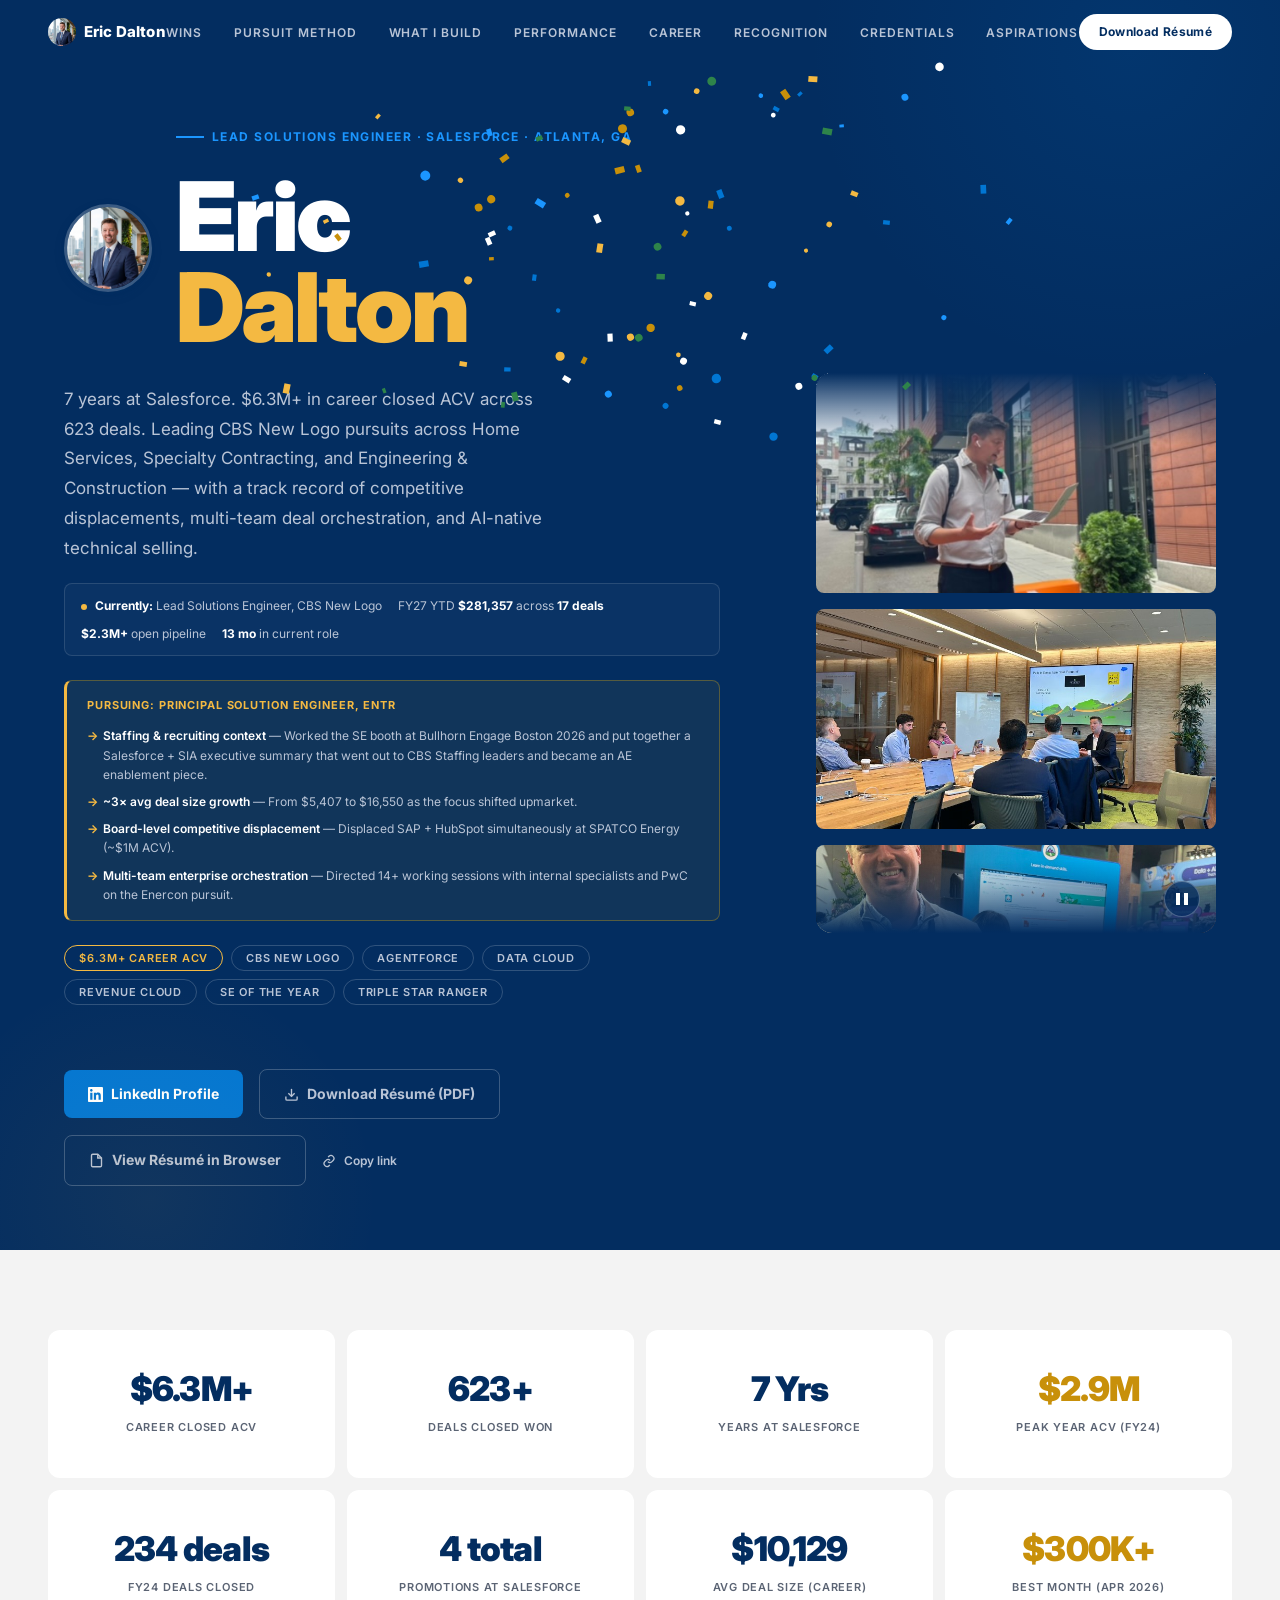
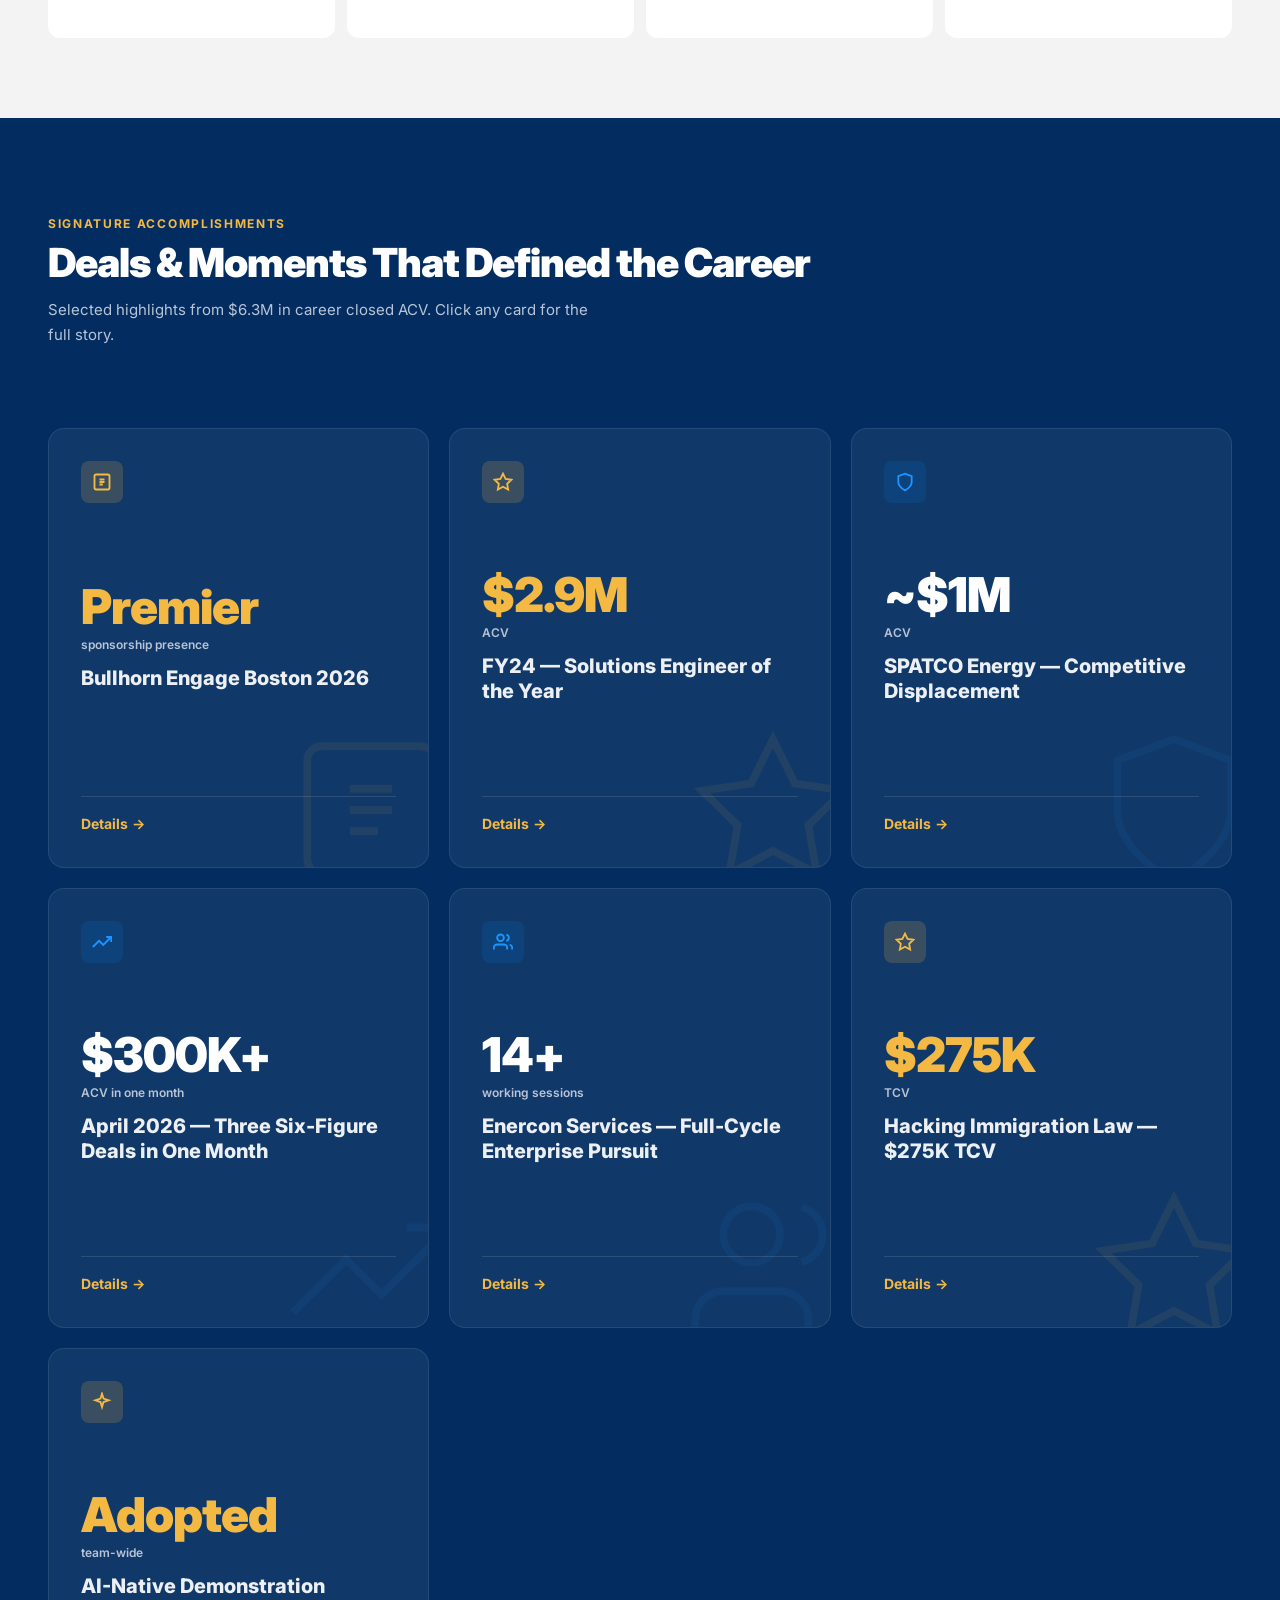
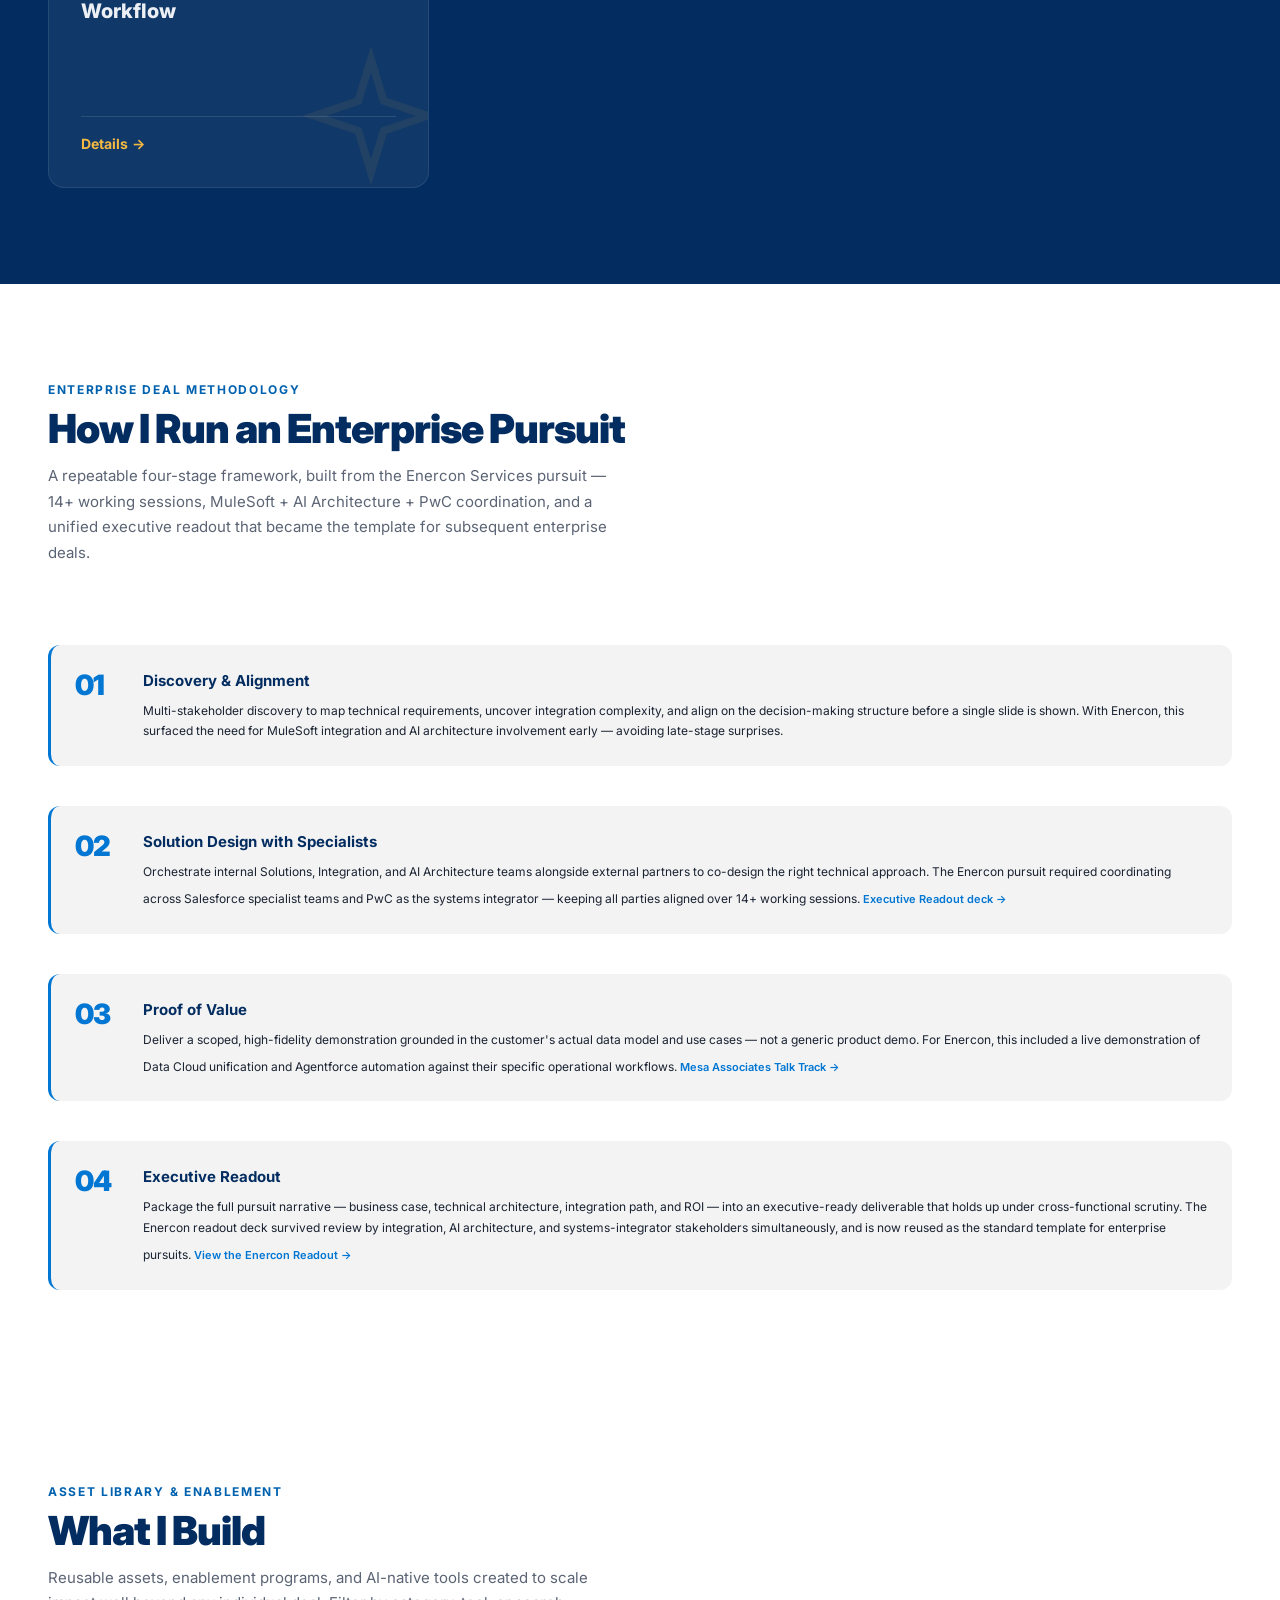
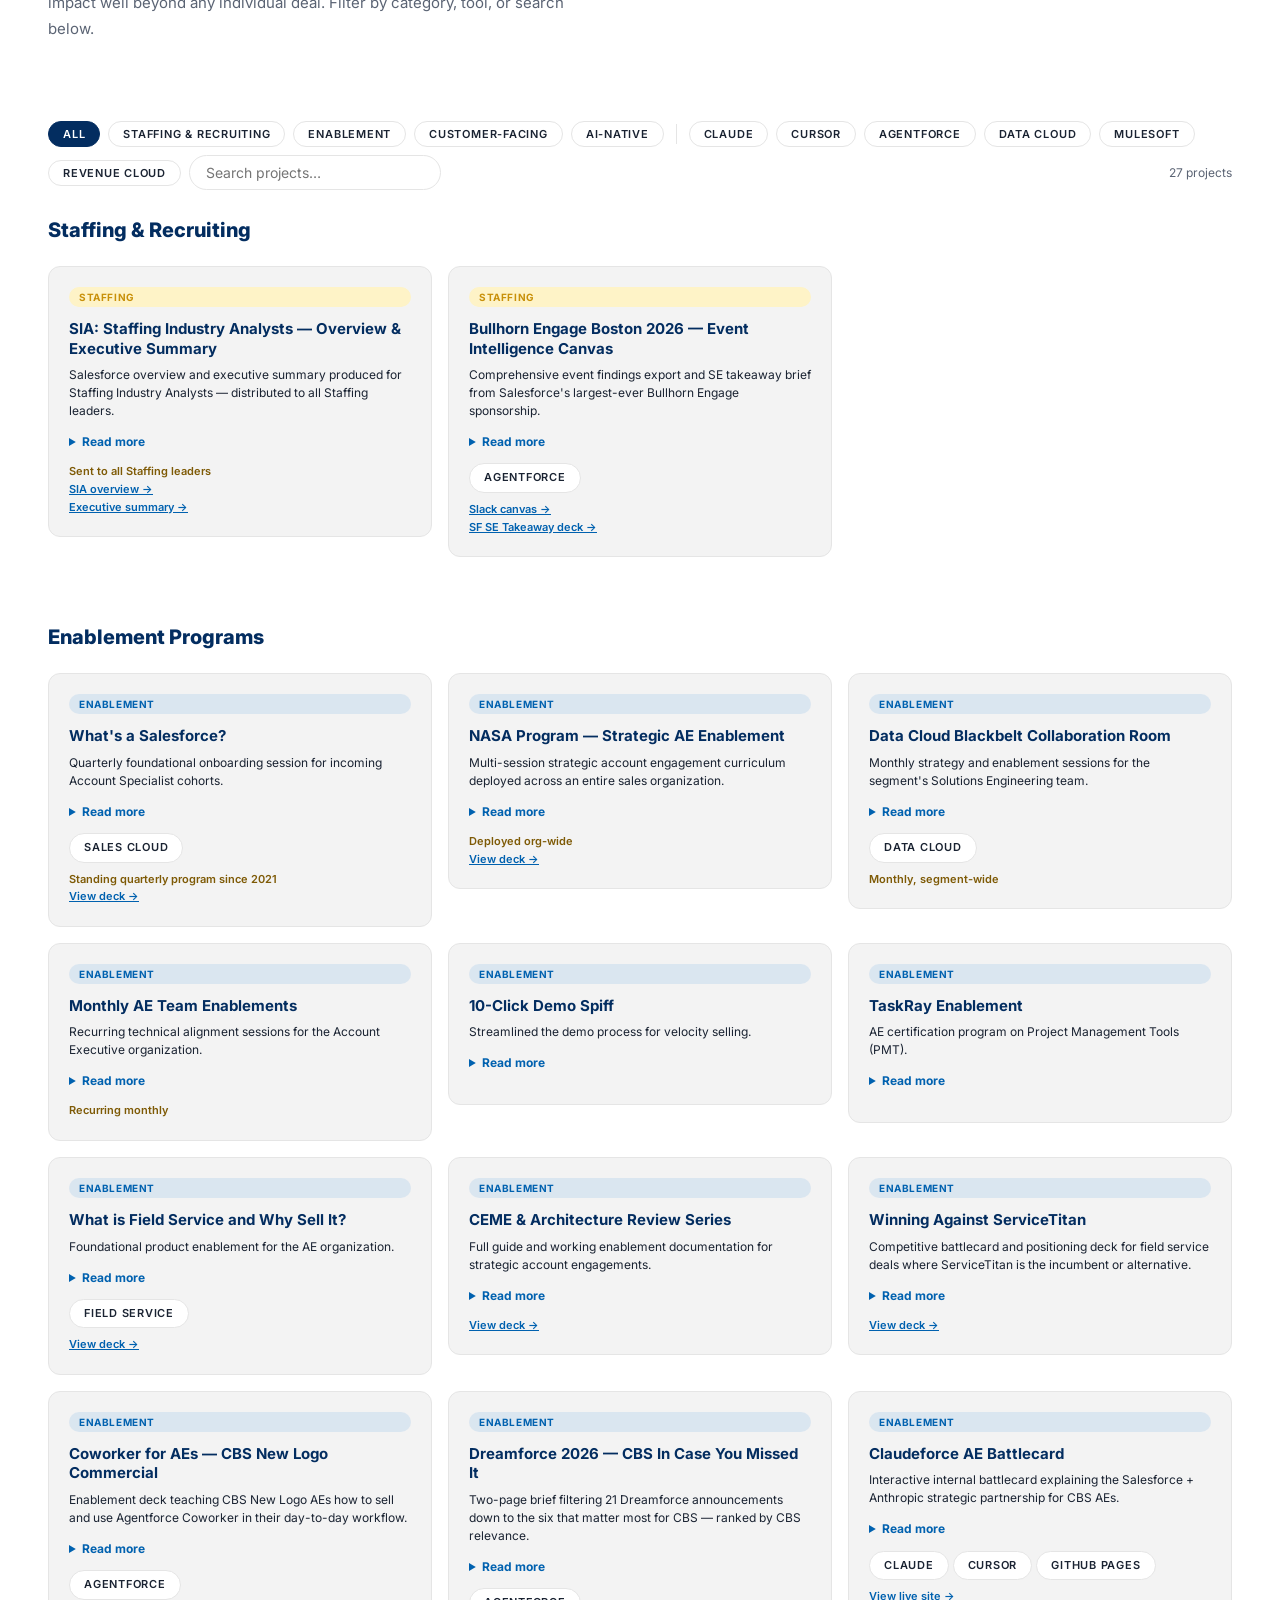
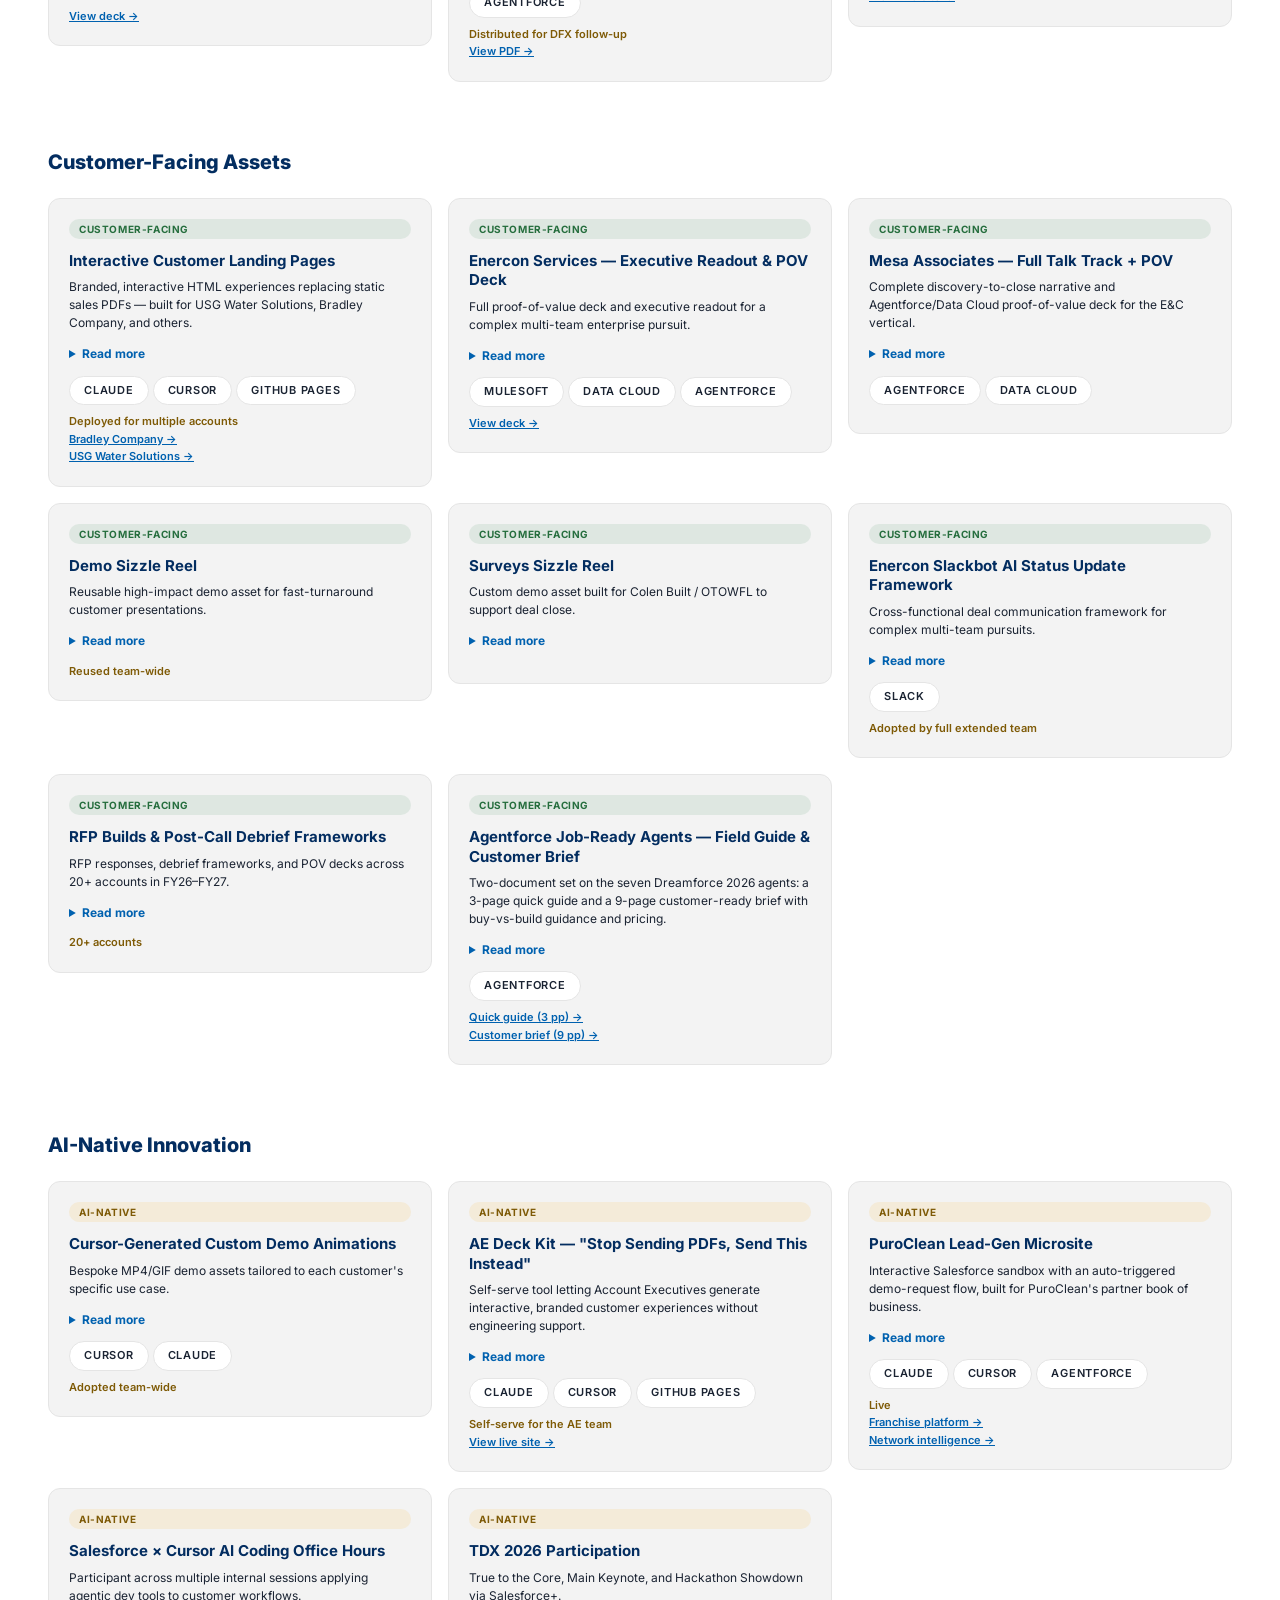
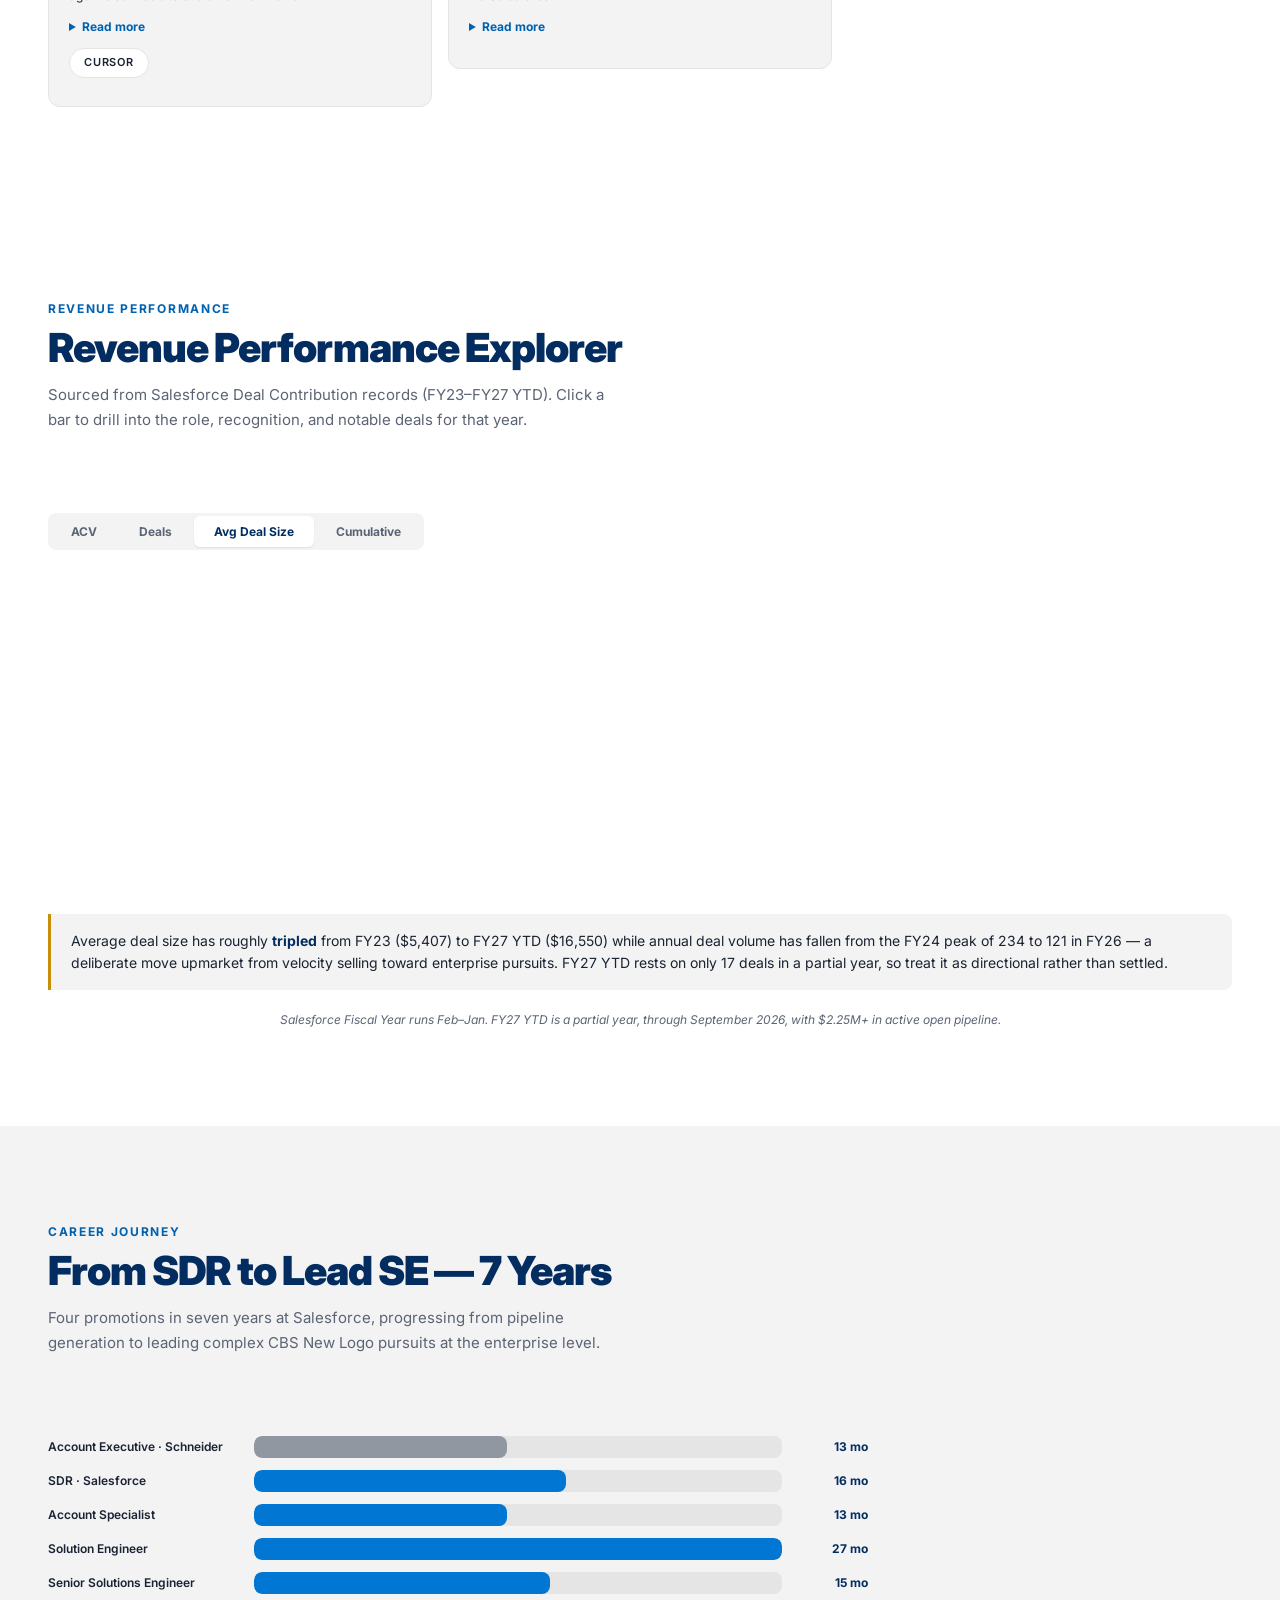
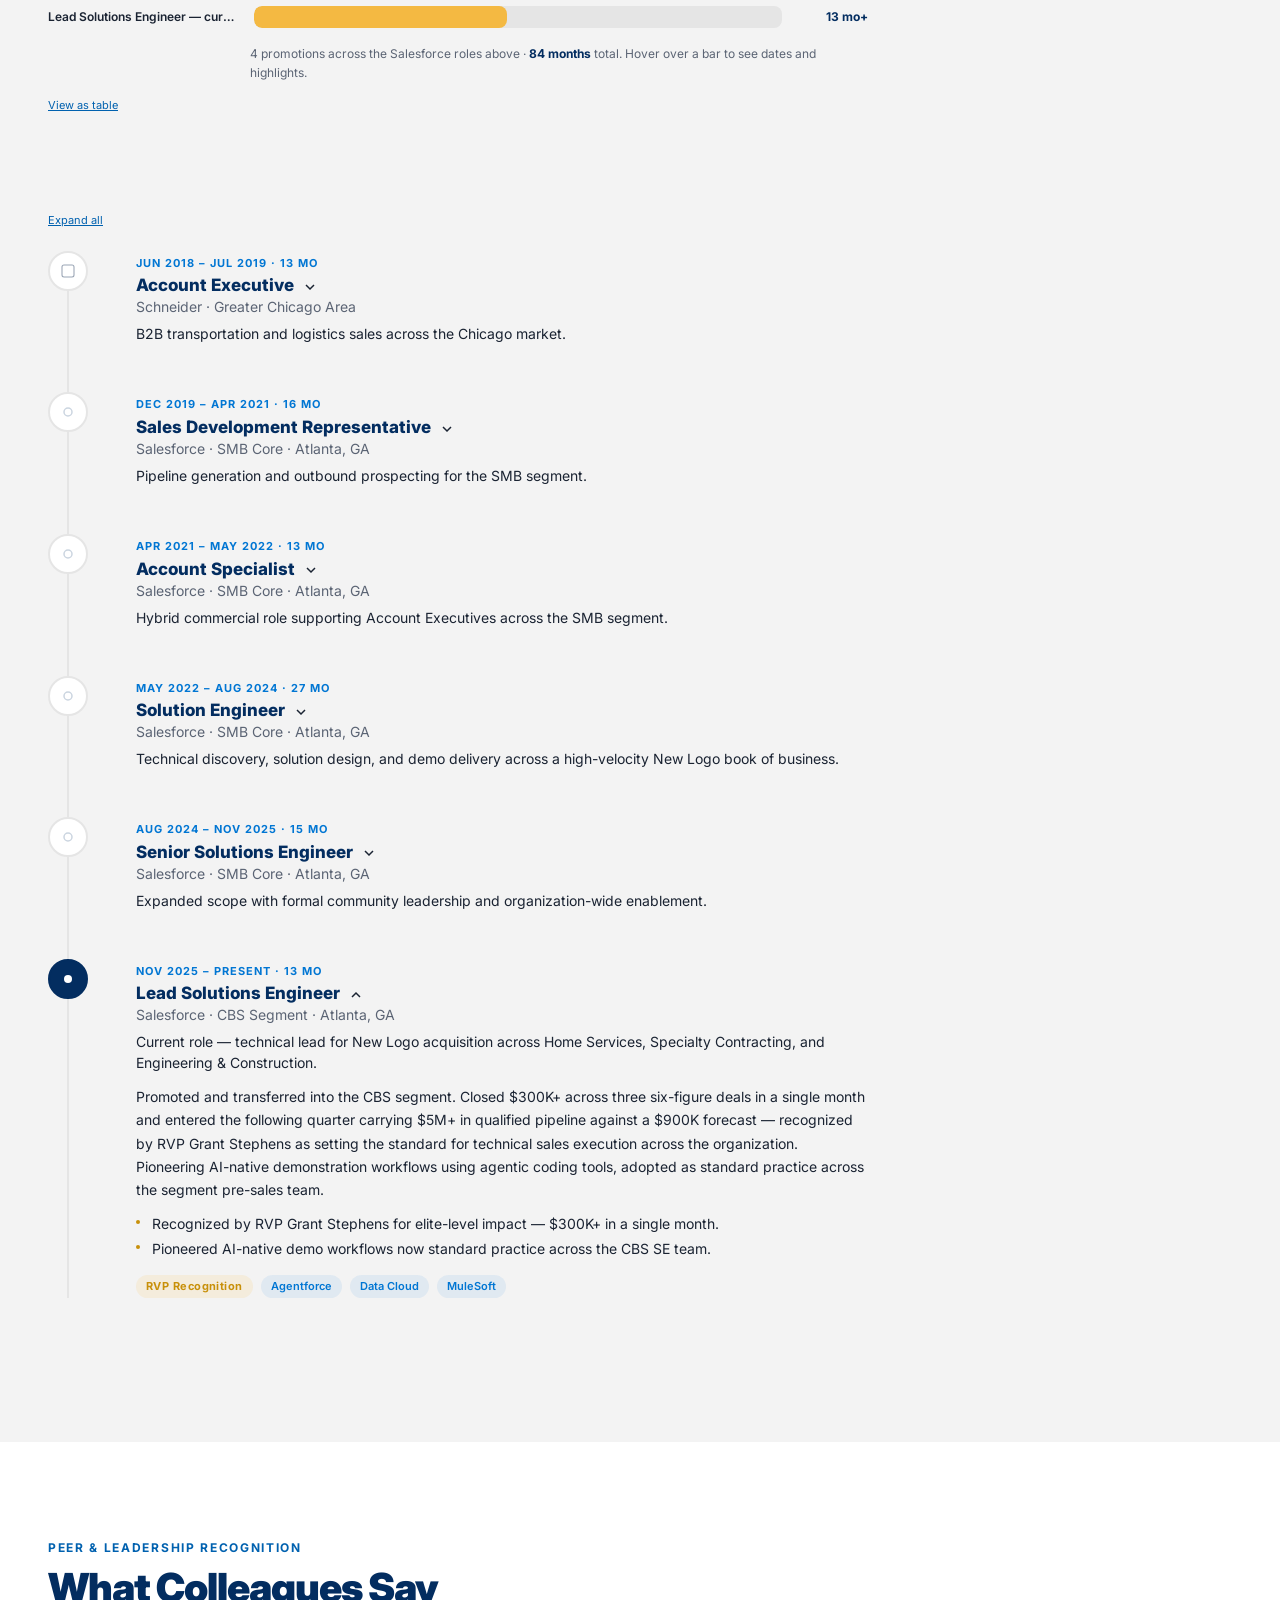
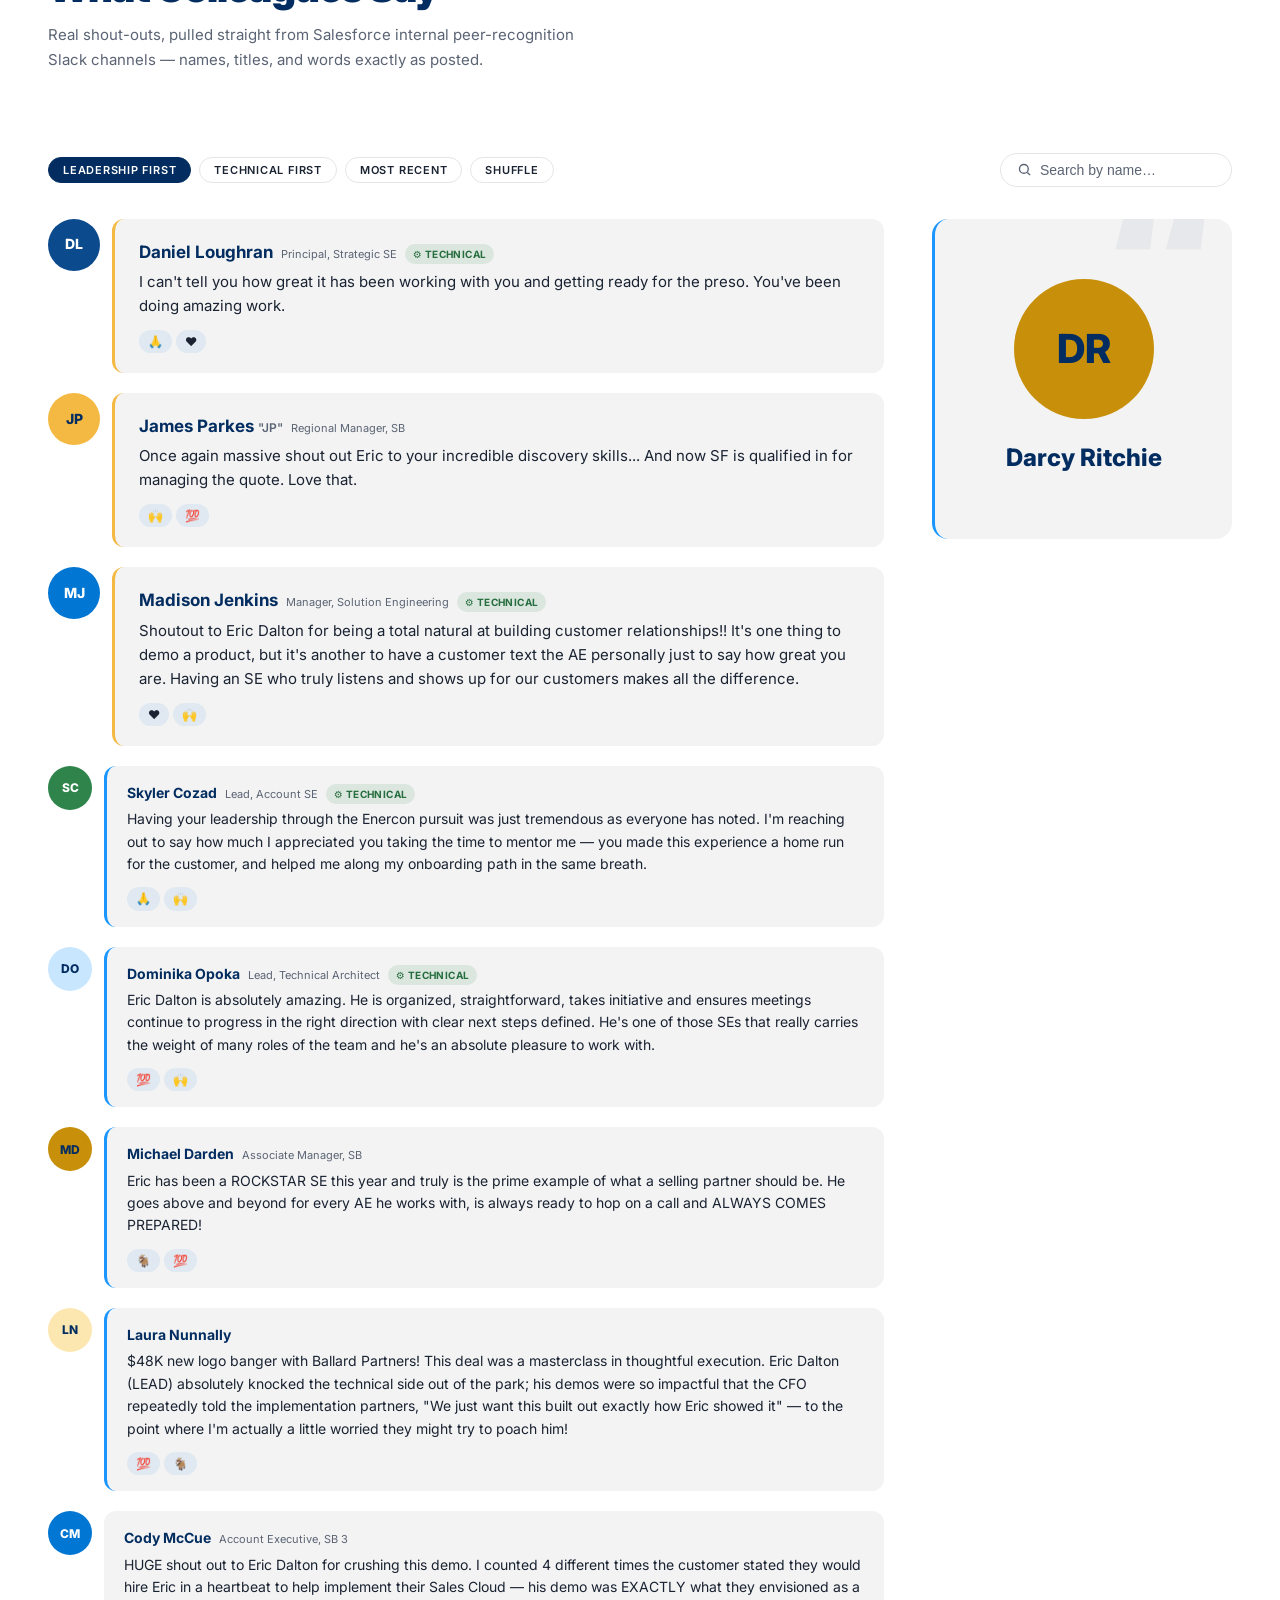
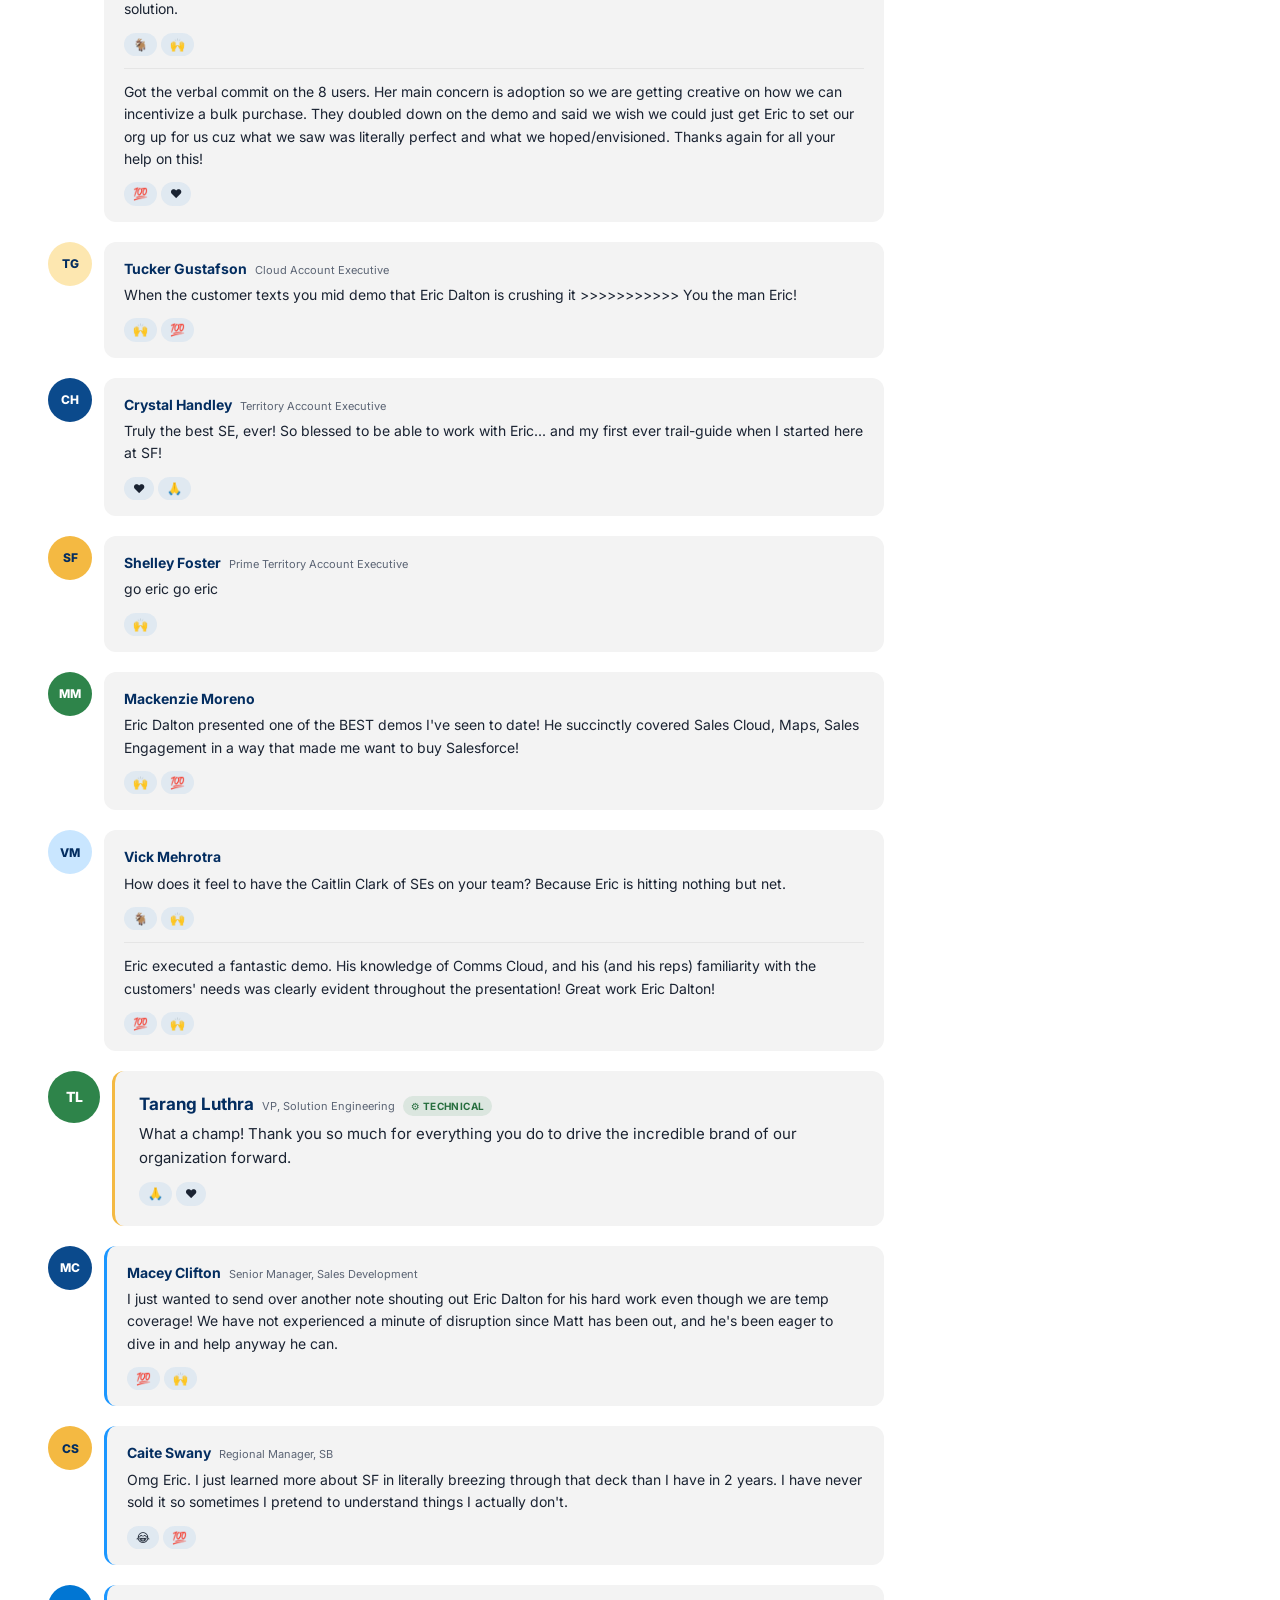
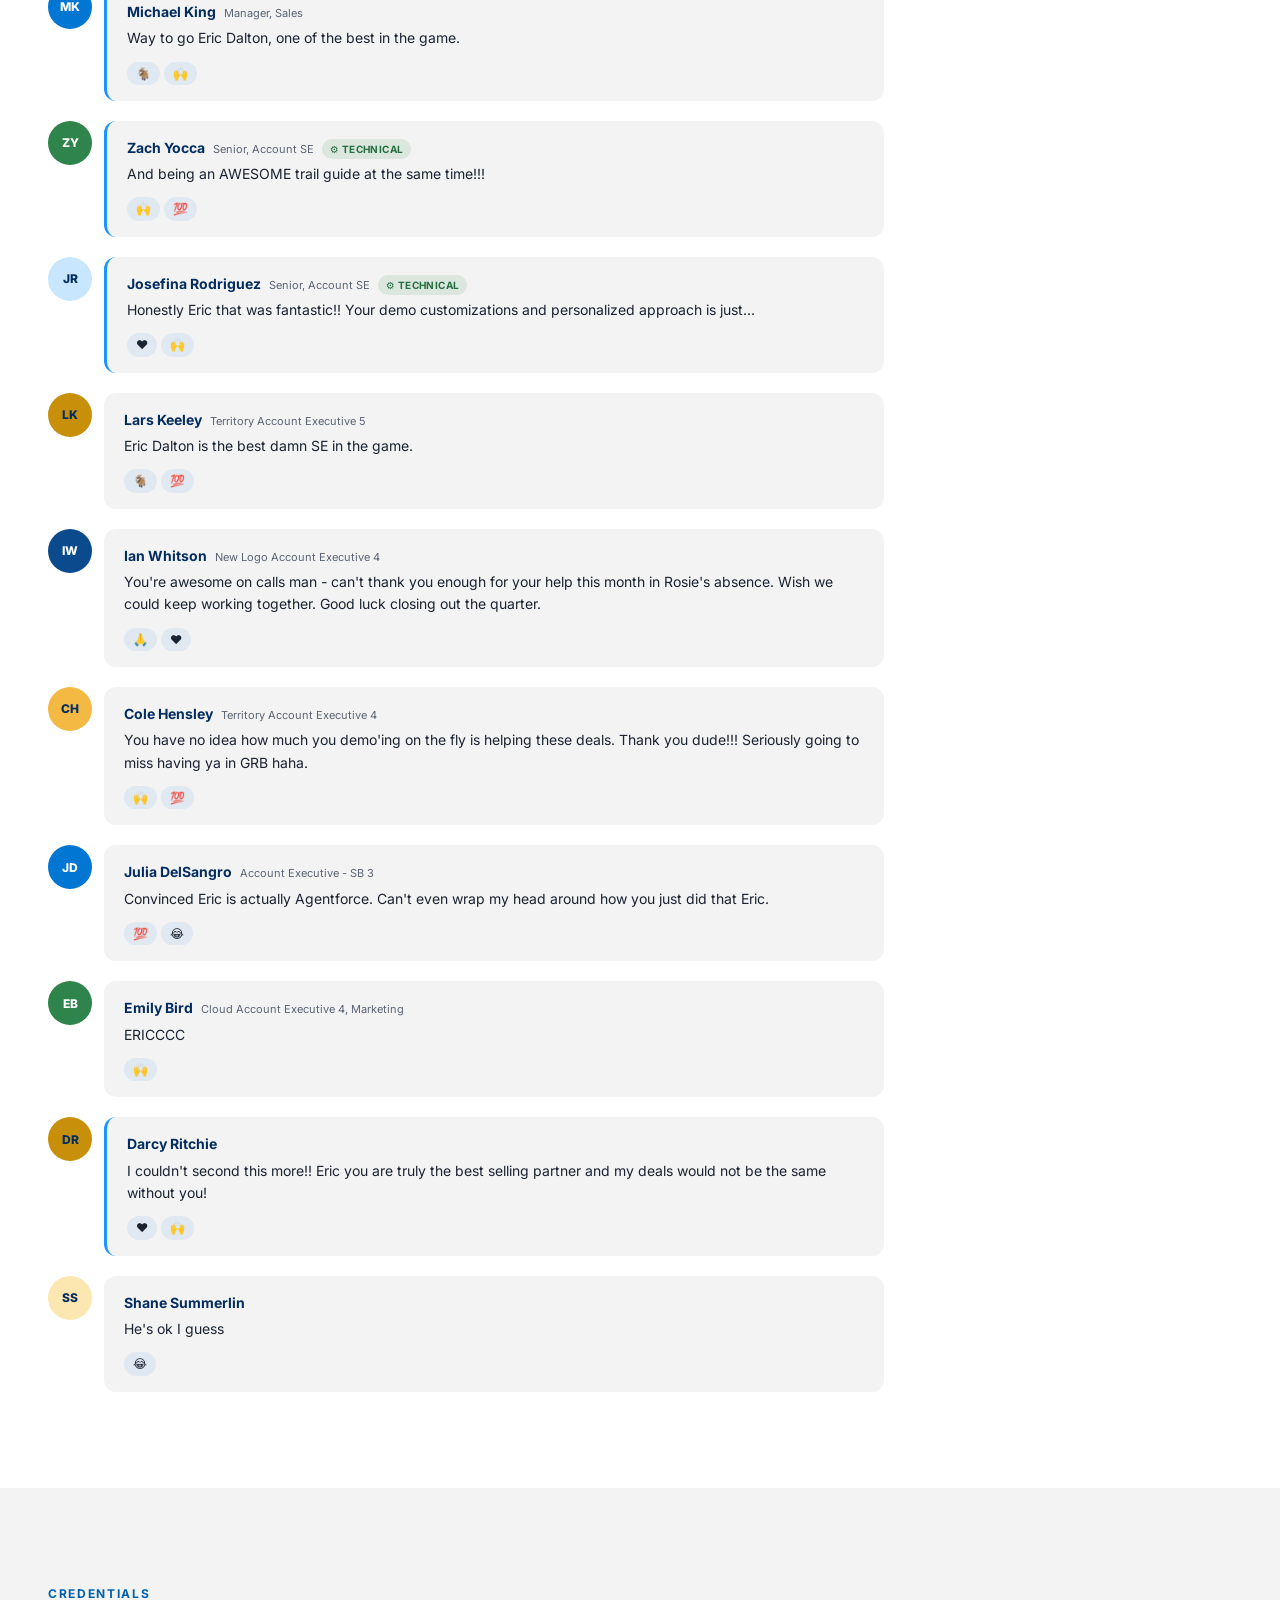
==== commit a5ed8f88: "fix: soften ENTR strip staffing bullet — less authoritative, more grounded Co-authored-by: Cursor <c" ====
--- a/index.html
+++ b/index.html
@@ -185,7 +185,7 @@
       <div class="hero-entr-strip" aria-label="Why ENTR Principal SE">
         <div class="hero-entr-label">Pursuing: Principal Solution Engineer, ENTR</div>
         <ul class="hero-entr-list">
-          <li><strong>Staffing &amp; recruiting depth</strong> — Technical SE lead at Bullhorn Engage Boston 2026; authored the SIA executive summary distributed to all Staffing leaders.</li>
+          <li><strong>Staffing &amp; recruiting context</strong> — Worked the SE booth at Bullhorn Engage Boston 2026 and put together a Salesforce + SIA executive summary that went out to CBS Staffing leaders and became an AE enablement piece.</li>
           <li><strong>~3× avg deal size growth</strong> — From $5,407 to $16,550 as the focus shifted upmarket.</li>
           <li><strong>Board-level competitive displacement</strong> — Displaced SAP + HubSpot simultaneously at SPATCO Energy (~$1M ACV).</li>
           <li><strong>Multi-team enterprise orchestration</strong> — Directed 14+ working sessions with internal specialists and PwC on the Enercon pursuit.</li>
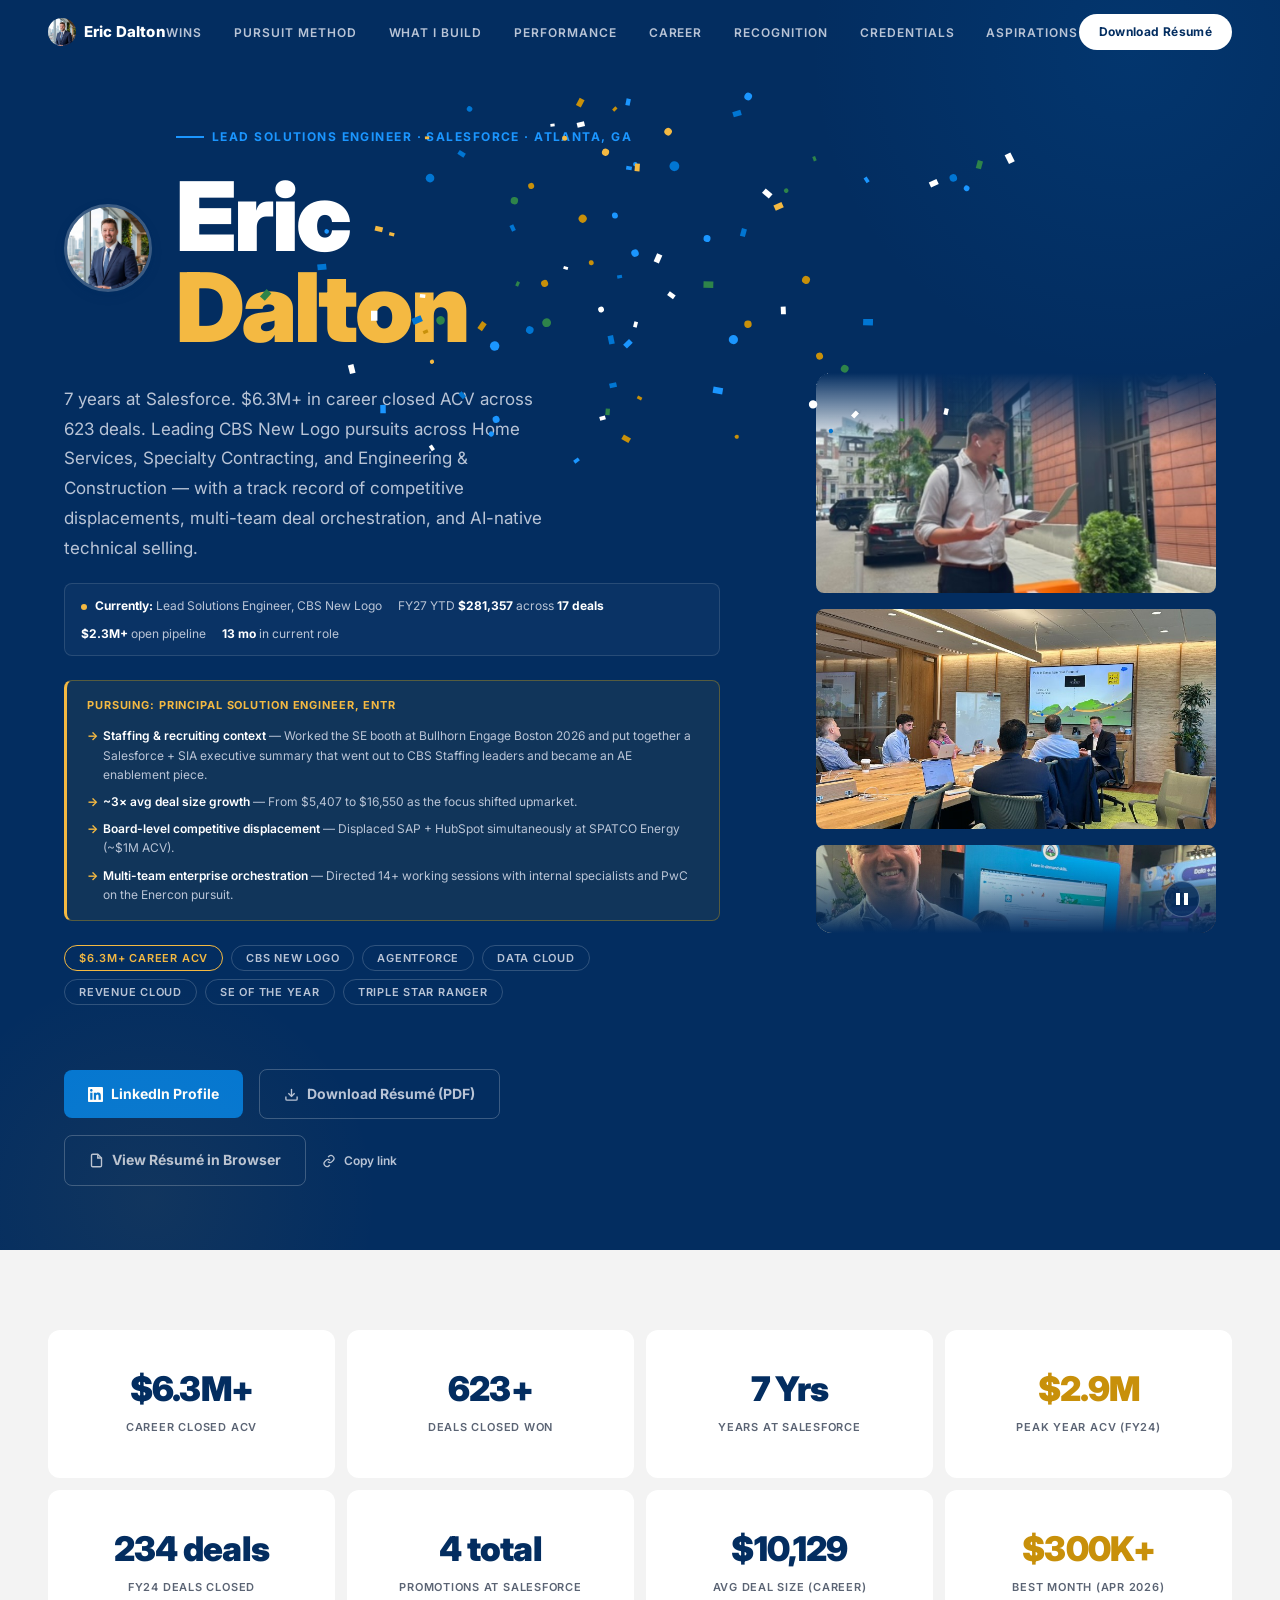
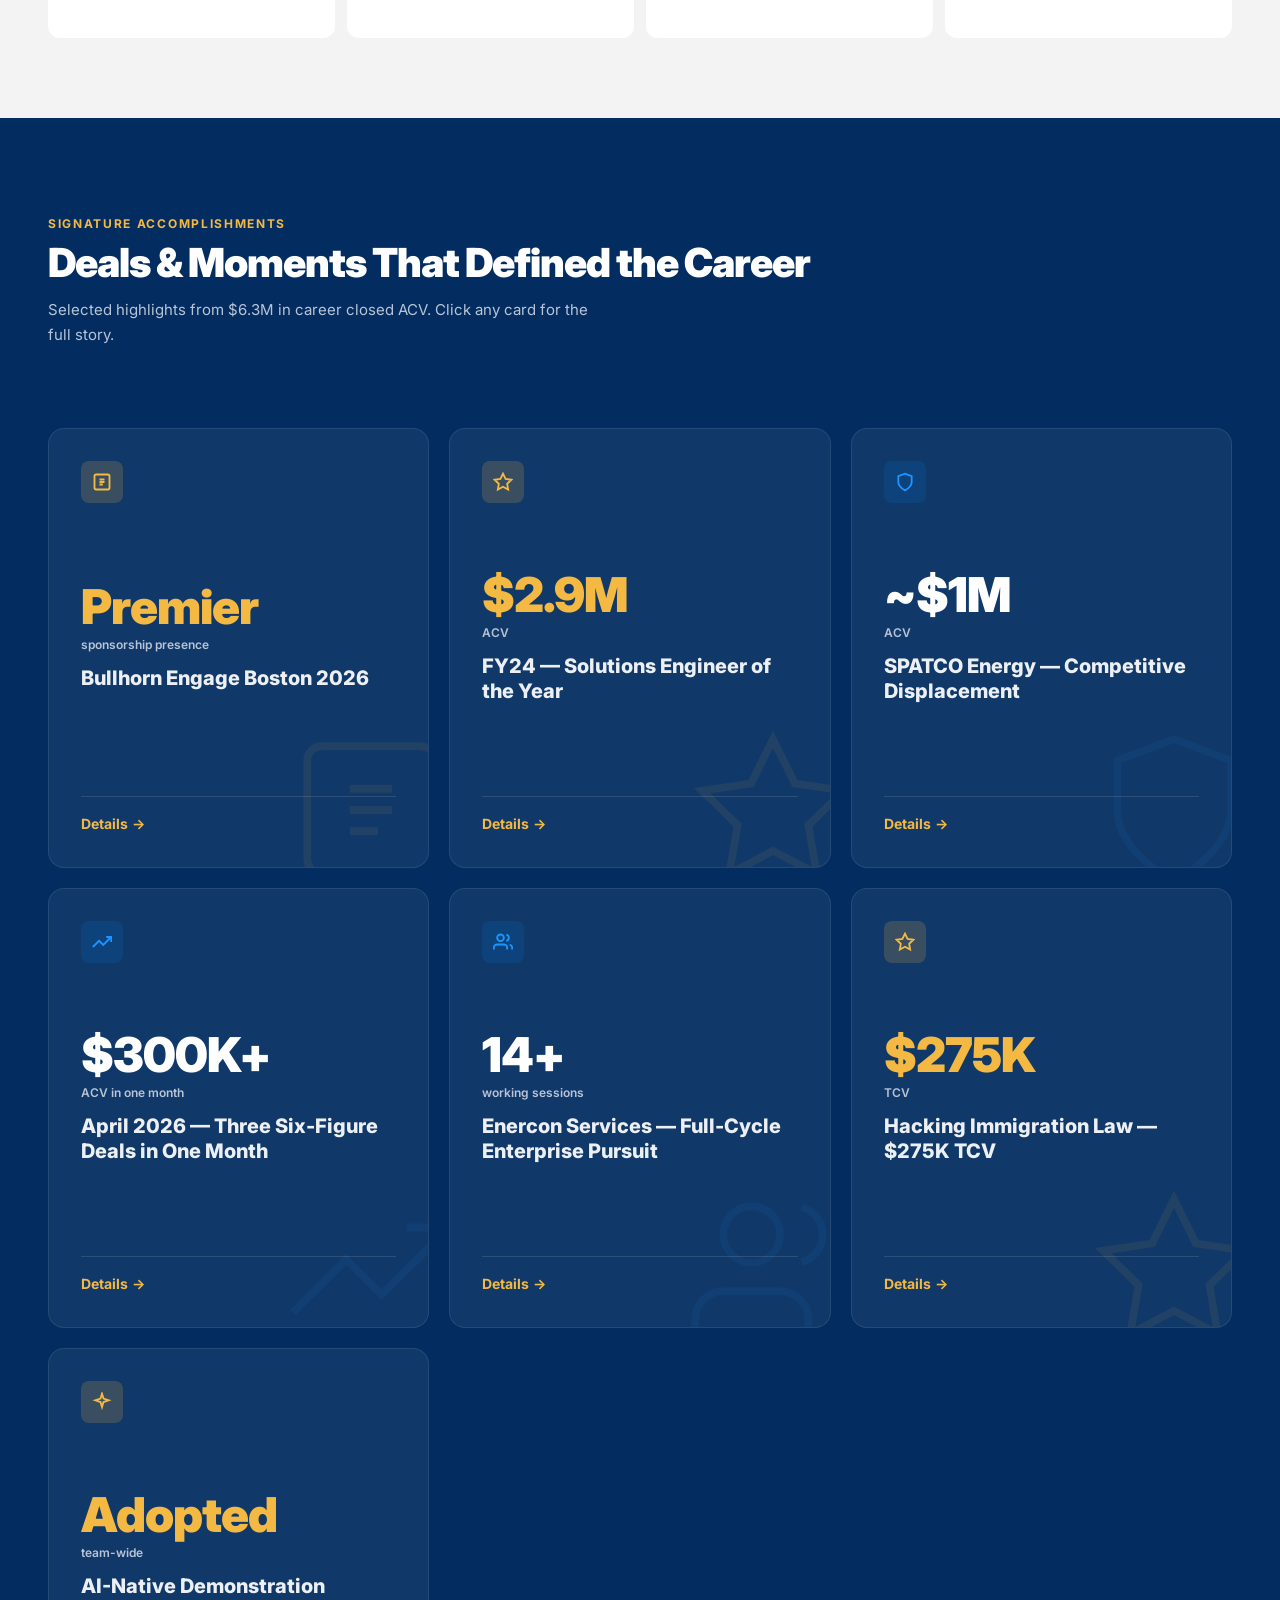
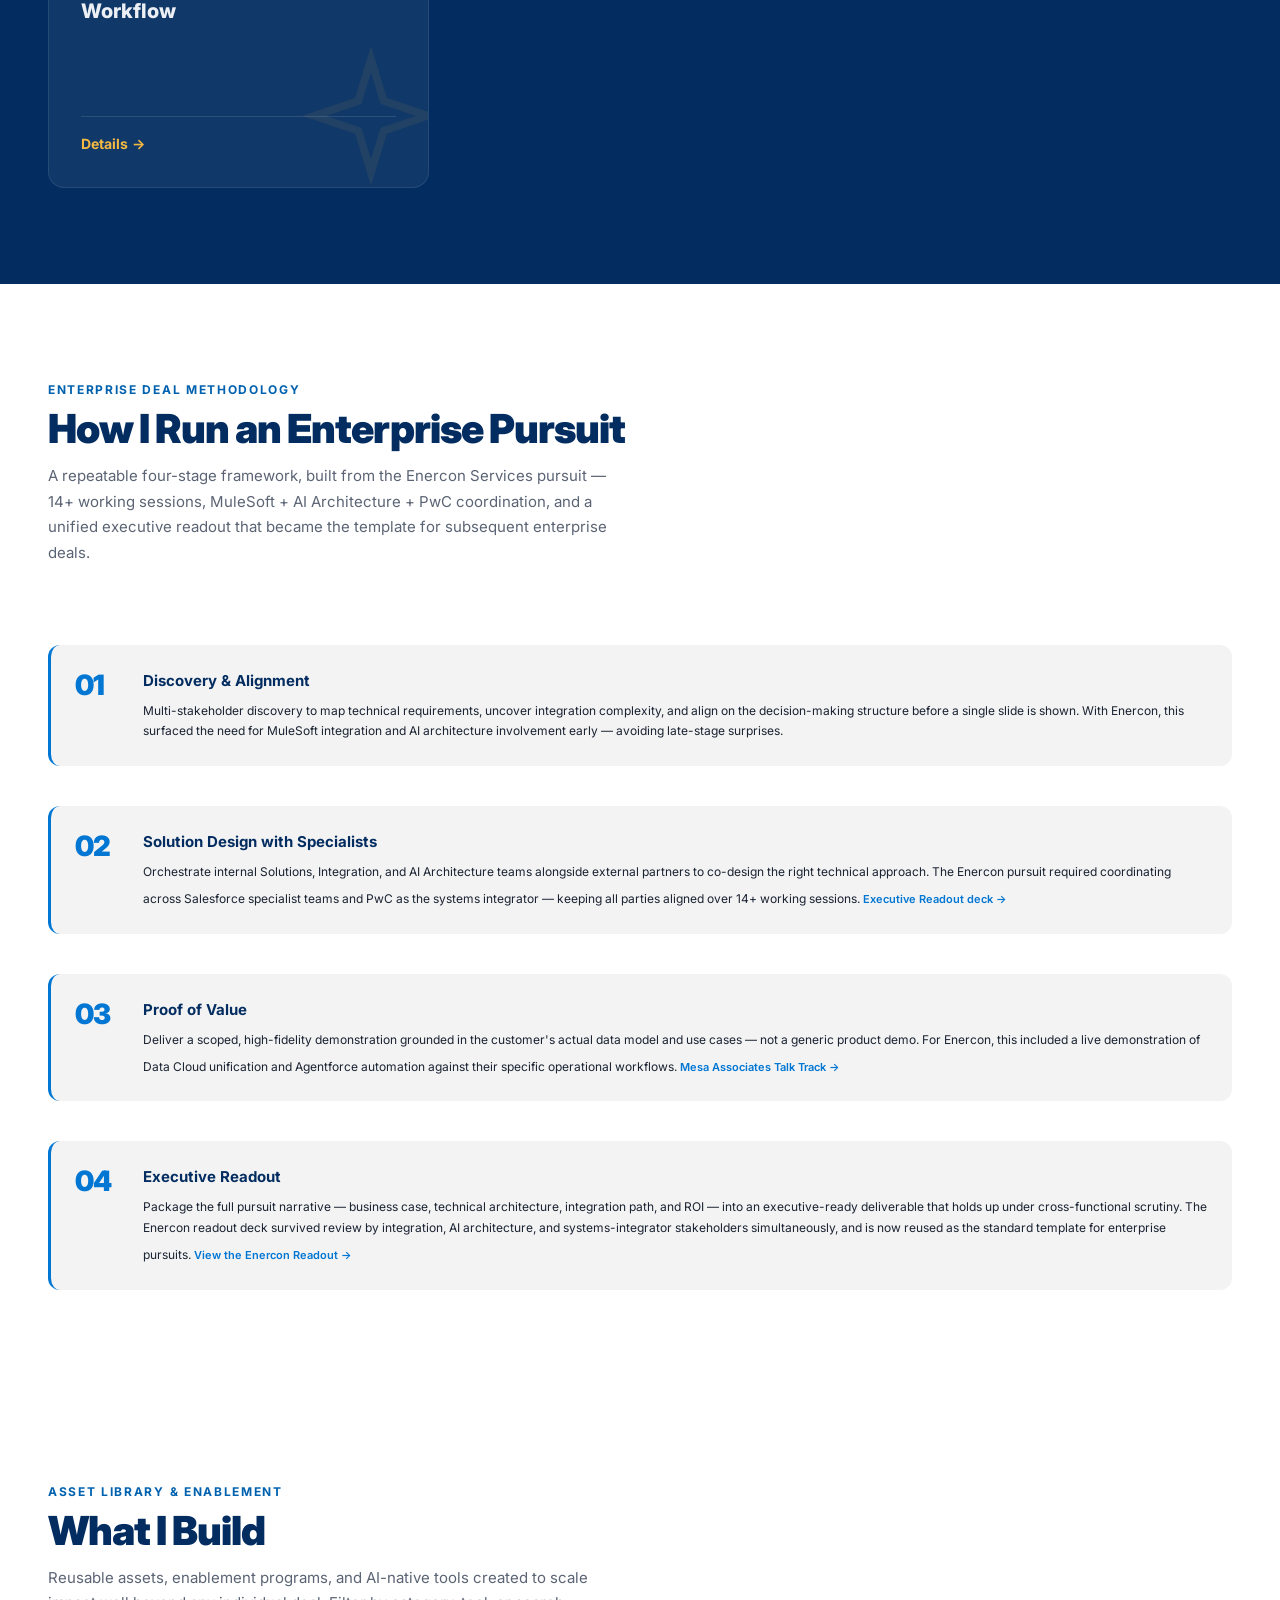
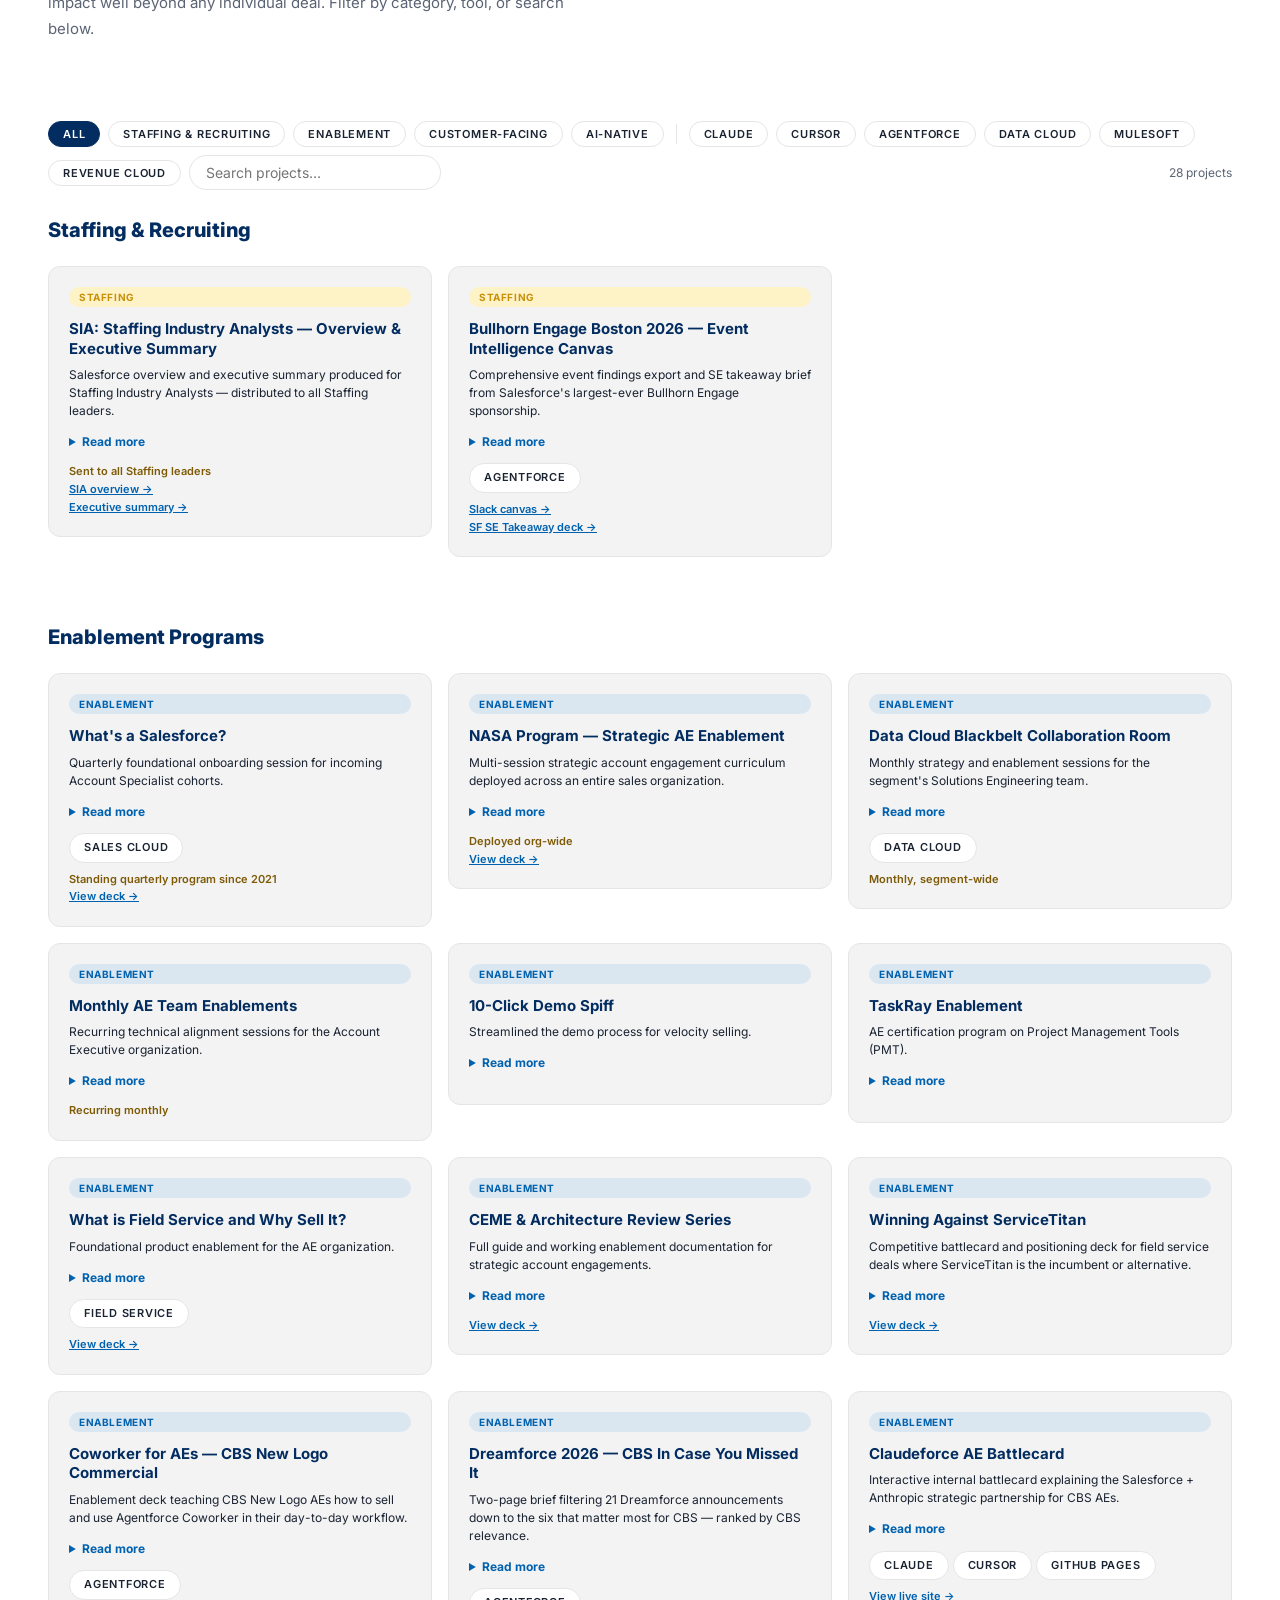
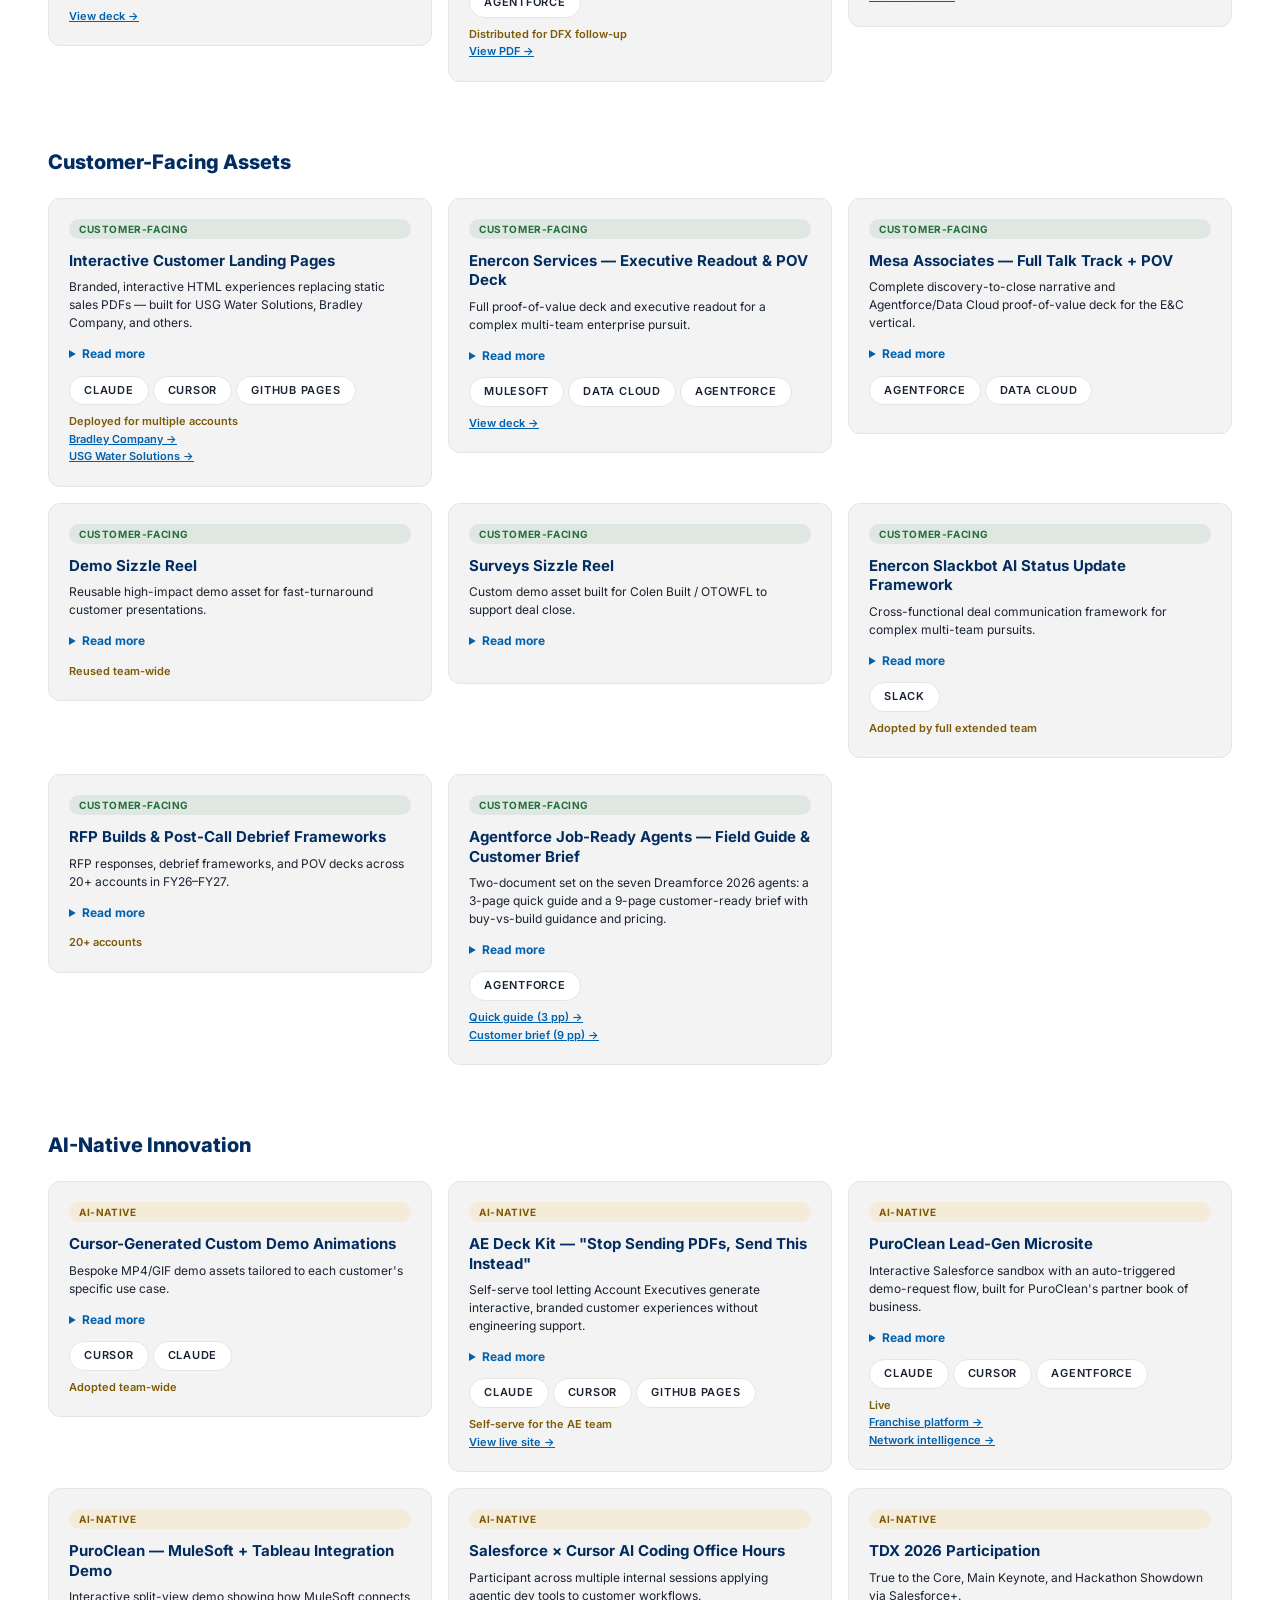
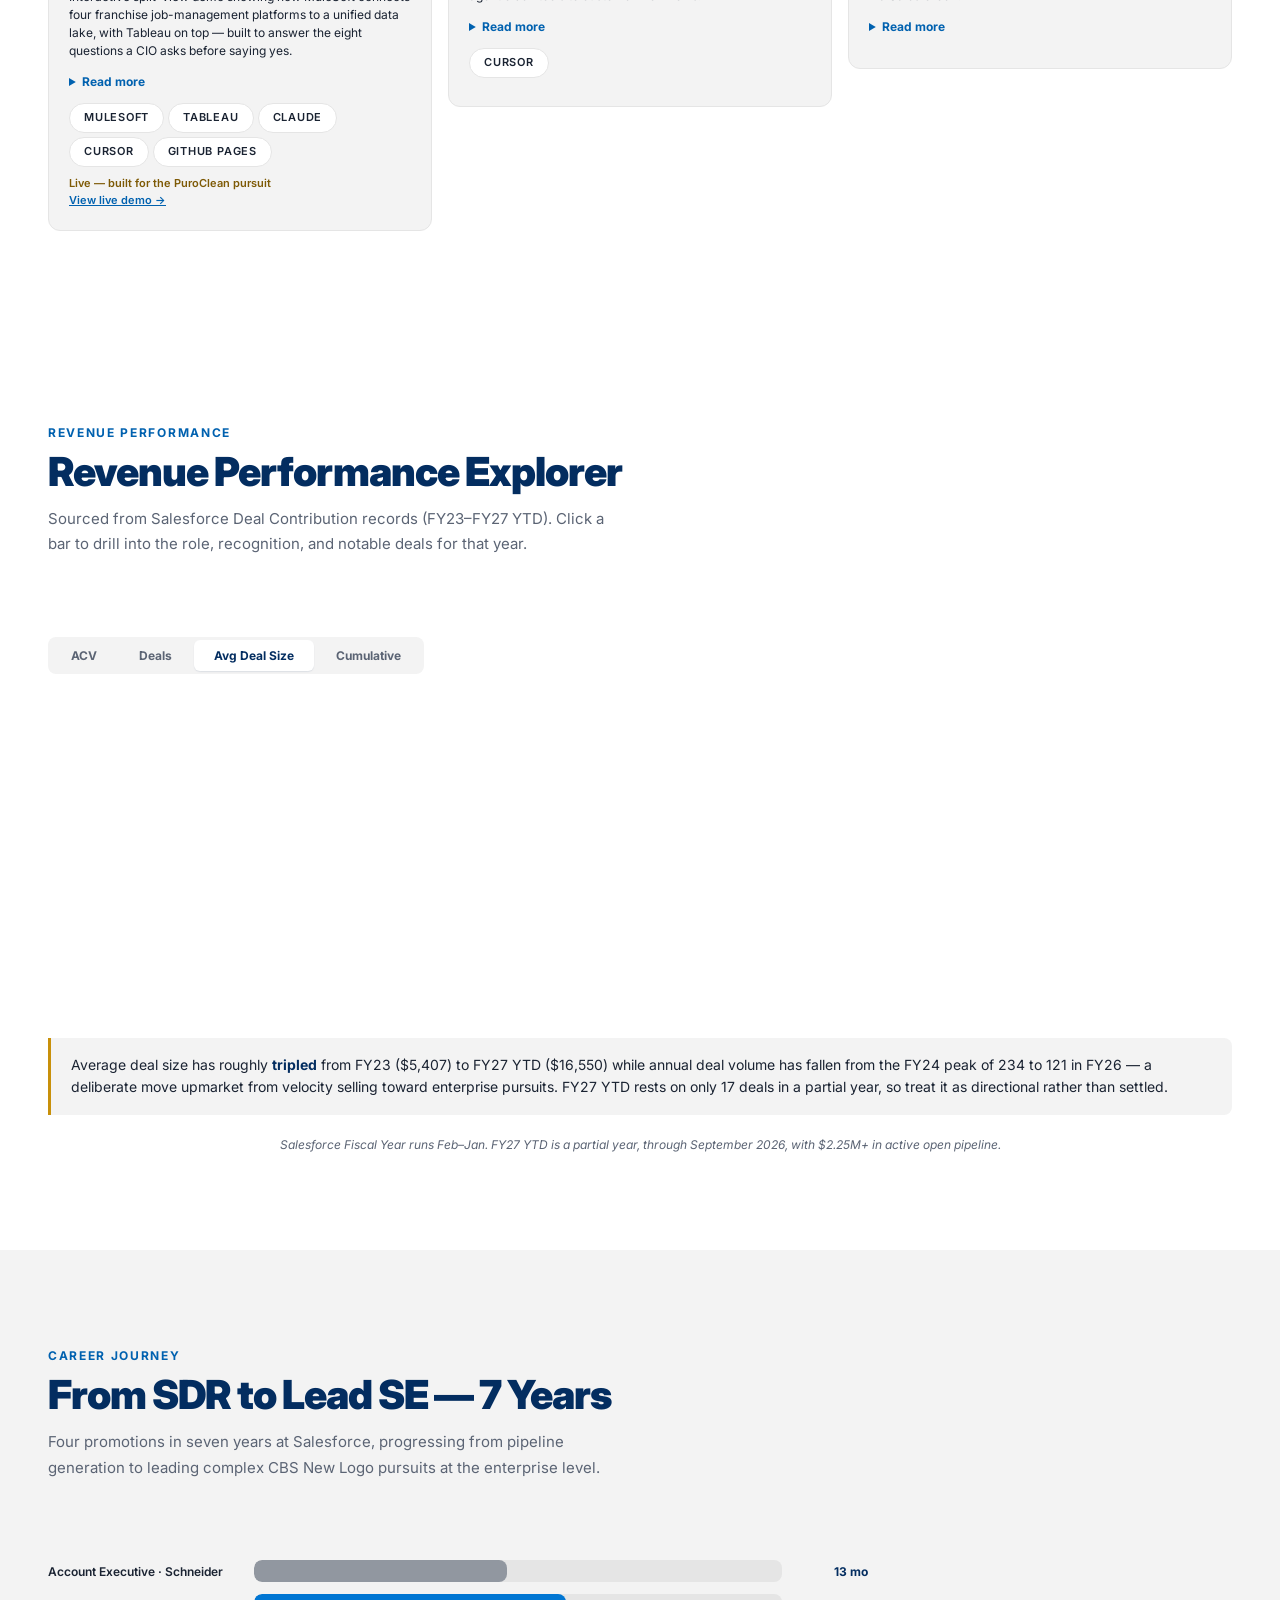
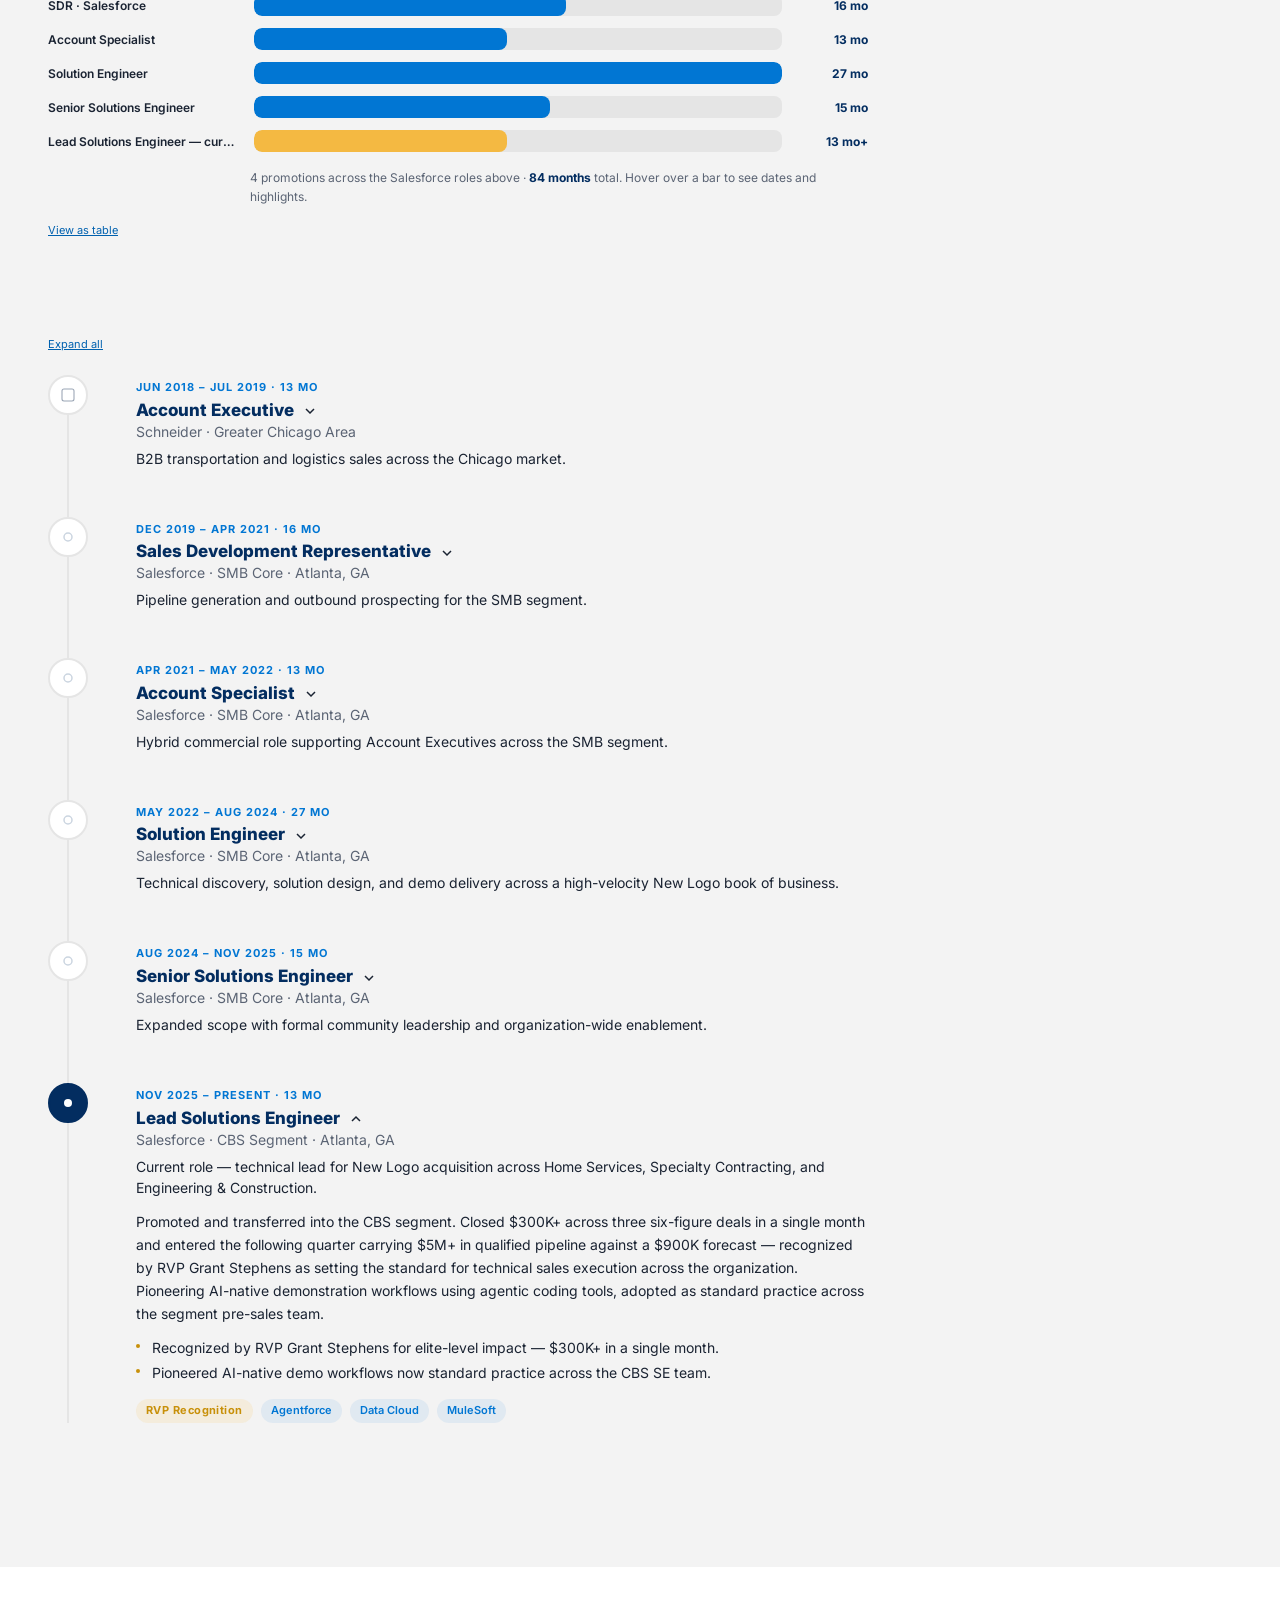
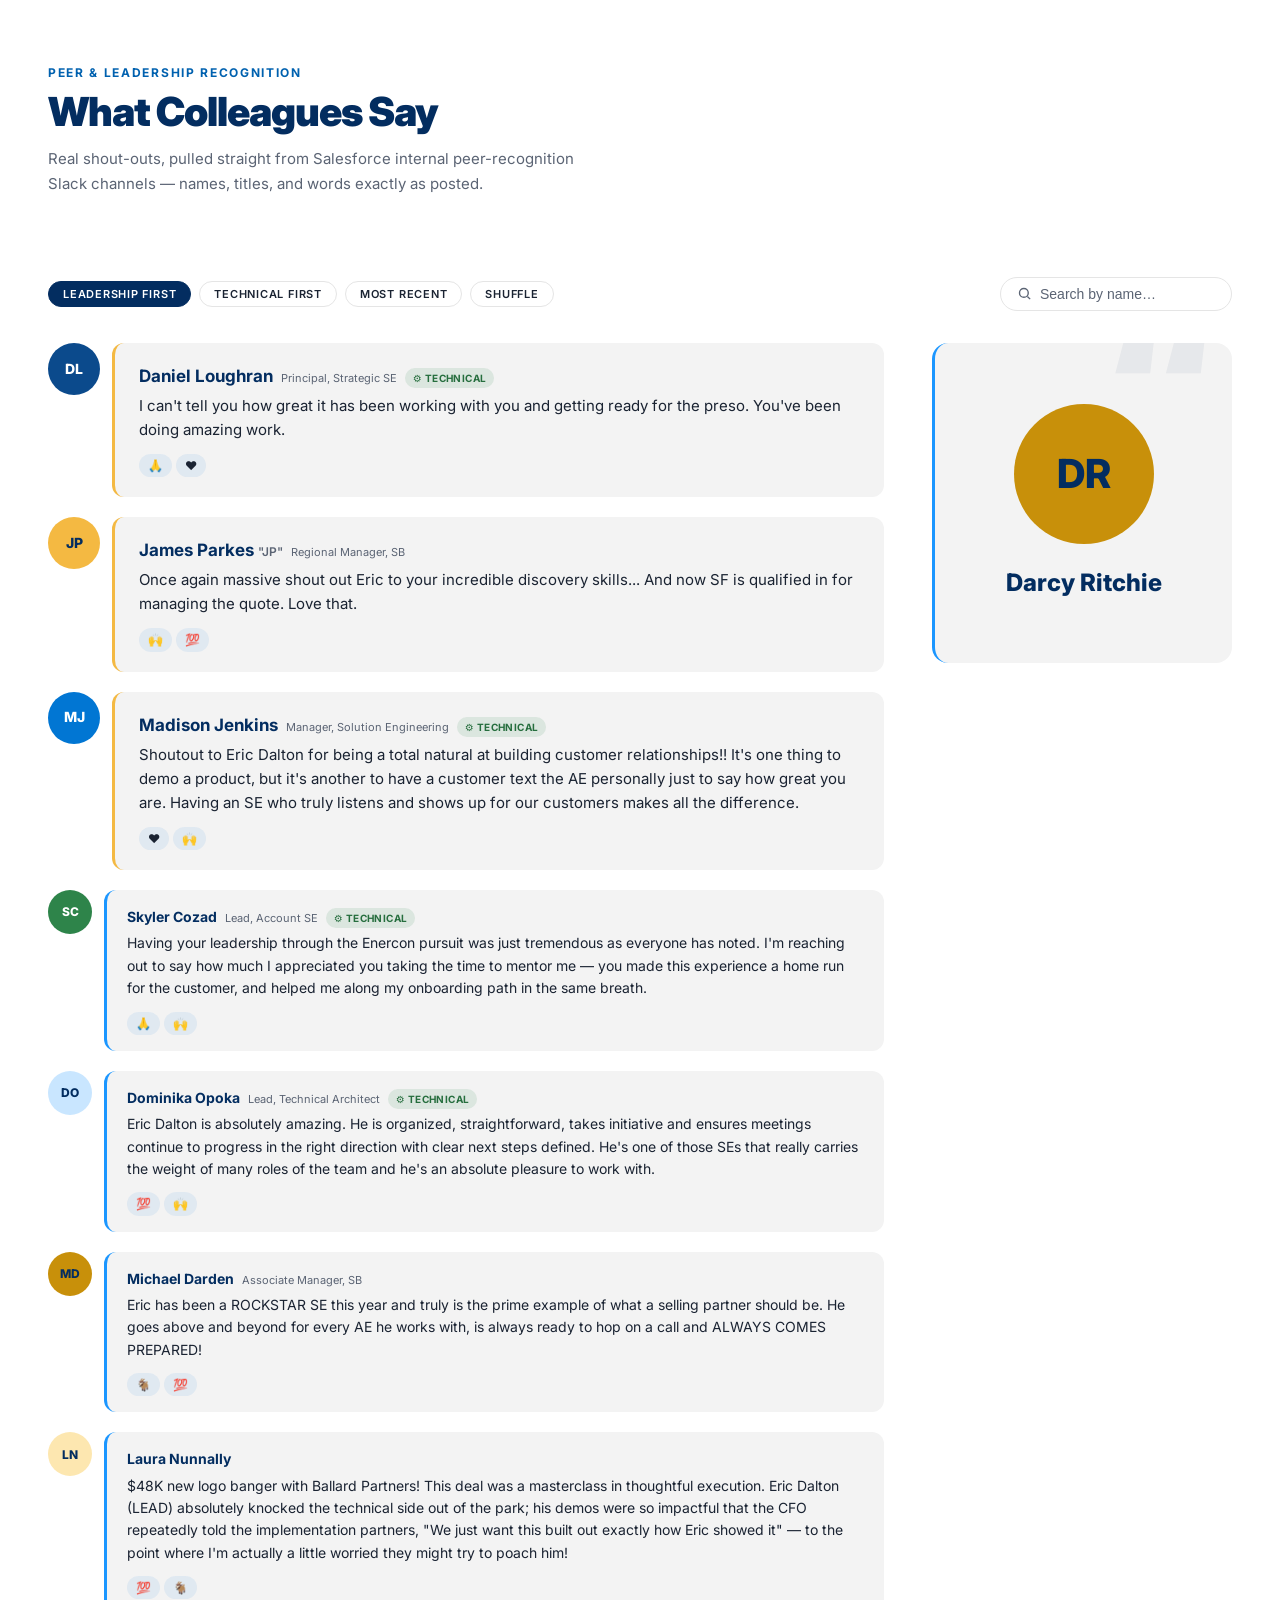
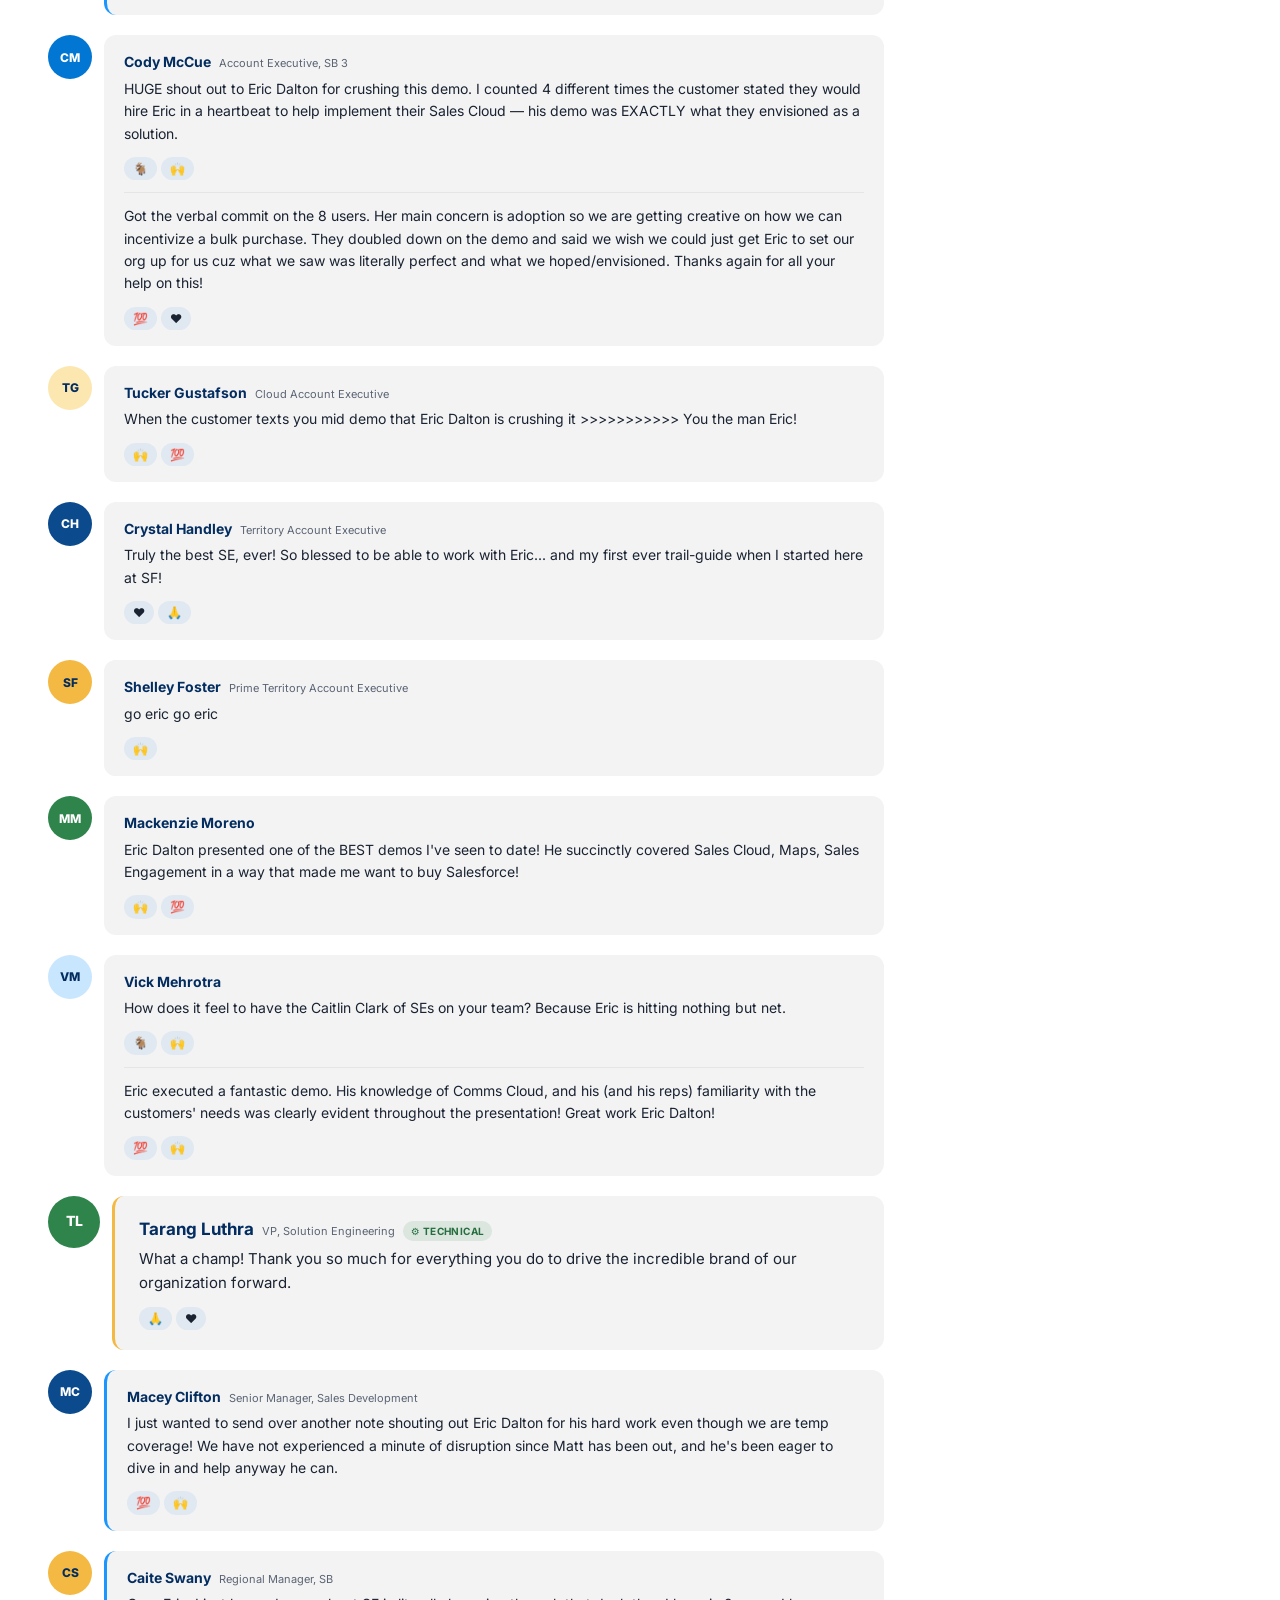
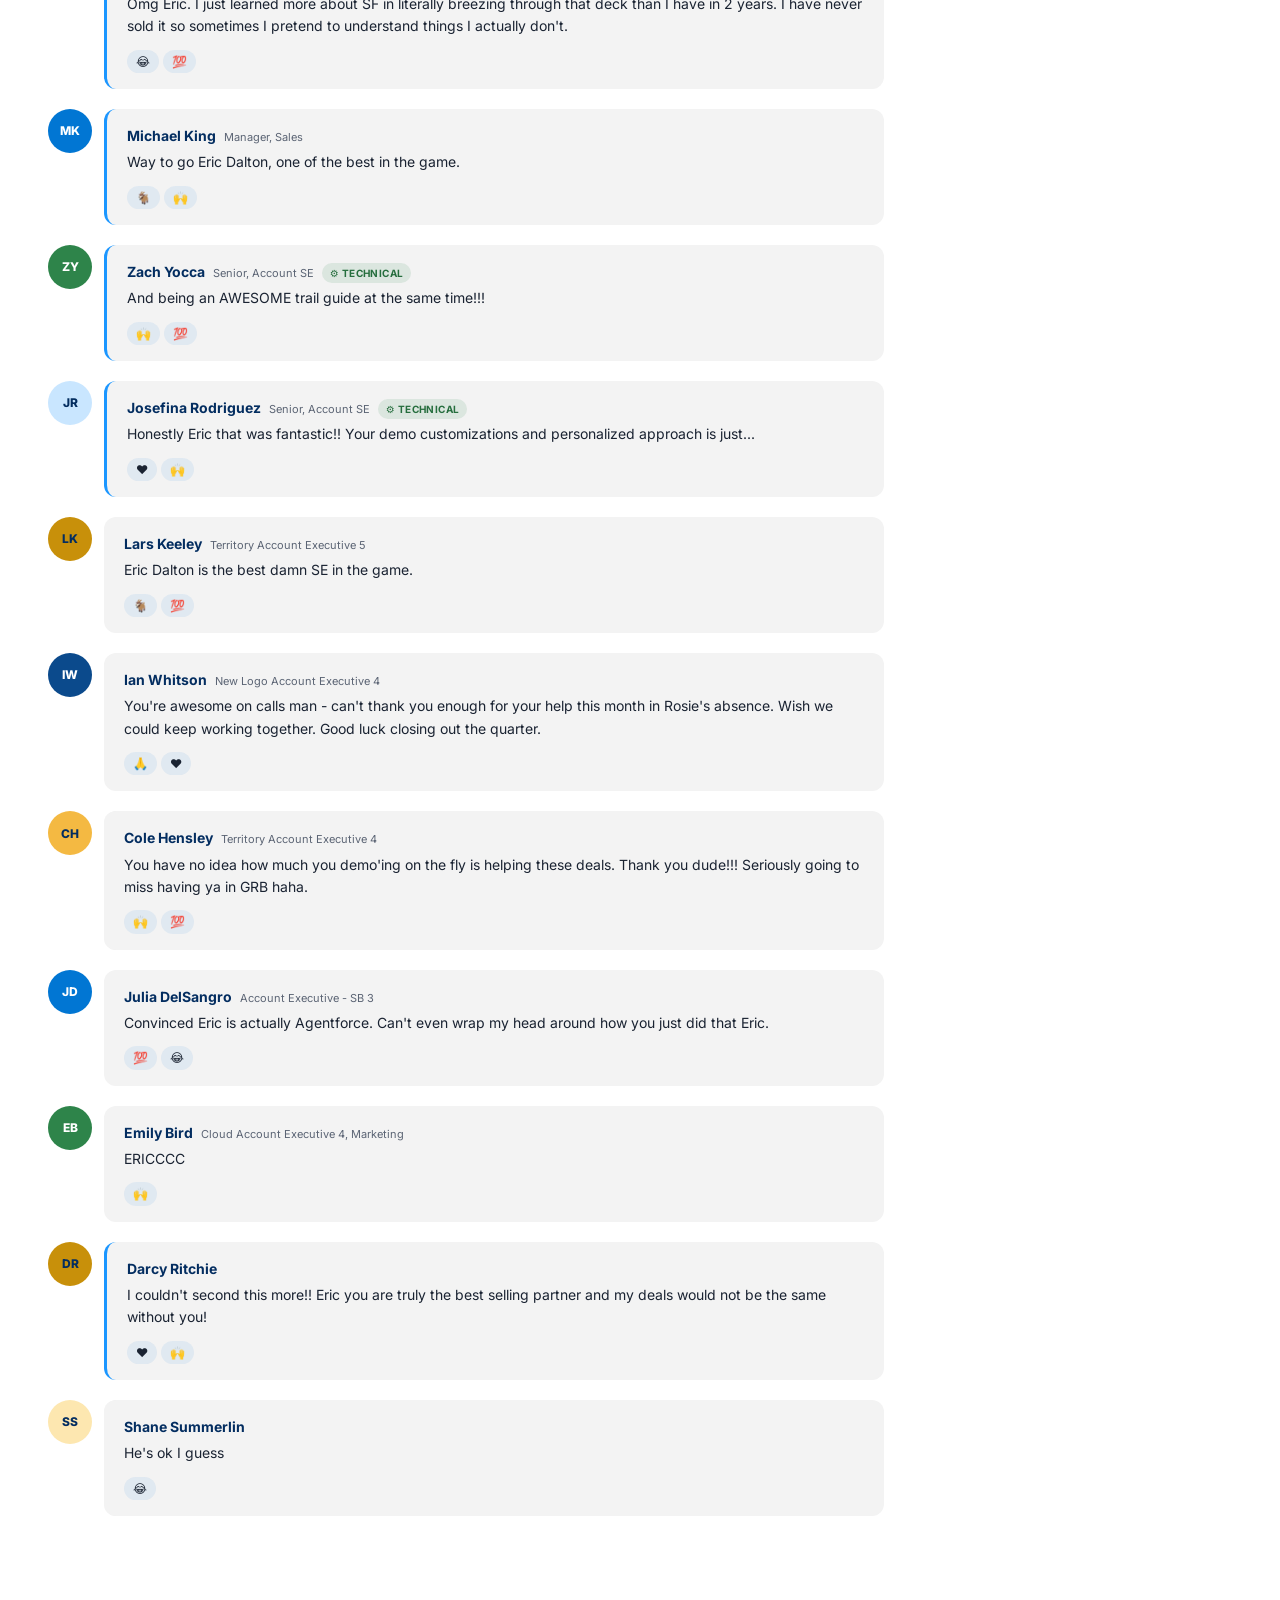
==== commit a0d73240: "feat: add PuroClean MuleSoft + Tableau integration demo card (card 28) Adds a new featured project c" ====
--- a/index.html
+++ b/index.html
@@ -601,7 +601,7 @@
     <p class="sec-sub fade-up">Reusable assets, enablement programs, and AI-native tools created to scale impact well beyond any individual deal. Filter by category, tool, or search below.</p>
 
     <div class="filter-bar fade-up" id="filter-bar">
-      <noscript><span style="font-size:13px;color:var(--muted);">Showing all 27 projects — filtering requires JavaScript.</span></noscript>
+      <noscript><span style="font-size:13px;color:var(--muted);">Showing all 28 projects — filtering requires JavaScript.</span></noscript>
       <button class="chip chip-btn" data-filter-cat="all" aria-pressed="true">All</button>
       <button class="chip chip-btn" data-filter-cat="staffing" aria-pressed="false">Staffing &amp; Recruiting</button>
       <button class="chip chip-btn" data-filter-cat="enablement" aria-pressed="false">Enablement</button>
@@ -615,7 +615,7 @@
       <button class="chip chip-btn" data-filter-tool="MuleSoft" aria-pressed="false">MuleSoft</button>
       <button class="chip chip-btn" data-filter-tool="Revenue Cloud (CPQ)" aria-pressed="false">Revenue Cloud</button>
       <input class="filter-search" type="search" id="project-search" placeholder="Search projects…" aria-label="Search projects">
-      <span class="filter-count" id="filter-count">27 projects</span>
+      <span class="filter-count" id="filter-count">28 projects</span>
     </div>
 
     <div class="projects-grid" id="projects-grid">
@@ -860,6 +860,16 @@
         <div class="project-impact">Live</div>
         <a class="project-link-indicator" href="https://edalton122.github.io/puroclean-franchise-platform/" target="_blank" rel="noopener noreferrer">Franchise platform →</a>
         <a class="project-link-indicator" href="https://edalton122.github.io/puroclean-network-intelligence/" target="_blank" rel="noopener noreferrer">Network intelligence →</a>
+      </article>
+
+      <article class="project-card featured" data-id="puroclean-integration-demo" data-category="ai-native" data-tools="Claude,Cursor,GitHub Pages" data-products="MuleSoft,Data Cloud">
+        <span class="project-cat-badge ai-native">AI-Native</span>
+        <h3 class="project-title">PuroClean — MuleSoft + Tableau Integration Demo</h3>
+        <p class="project-summary">Interactive split-view demo showing how MuleSoft connects four franchise job-management platforms to a unified data lake, with Tableau on top — built to answer the eight questions a CIO asks before saying yes.</p>
+        <details><summary>Read more</summary><p>Walks through the full Stage 1 integration strategy: MuleSoft System APIs polling Dash, PSA, Albi, and Alora every 5 minutes, Anypoint MQ absorbing burst traffic, CloudHub 2.0 auto-scaling replicas, a curated SQL Server data lake, Tableau Bridge for live queries, row-level security by region, and Tableau Pulse for daily executive digests. Each chapter addresses a real CIO objection — franchise adoption, data trust, visibility at every level, scale to 900 locations, failure recovery, security, and daily use. Two viewing modes: executive and engineer.</p></details>
+        <div class="project-chips"><span class="chip">MuleSoft</span><span class="chip">Tableau</span><span class="chip">Claude</span><span class="chip">Cursor</span><span class="chip">GitHub Pages</span></div>
+        <div class="project-impact">Live — built for the PuroClean pursuit</div>
+        <a class="project-link-indicator" href="https://edalton122.github.io/puroclean-integration-demo/" target="_blank" rel="noopener noreferrer">View live demo →</a>
       </article>
 
       <article class="project-card" data-id="ai-coding-office-hours" data-category="ai-native" data-tools="Cursor" data-products="">
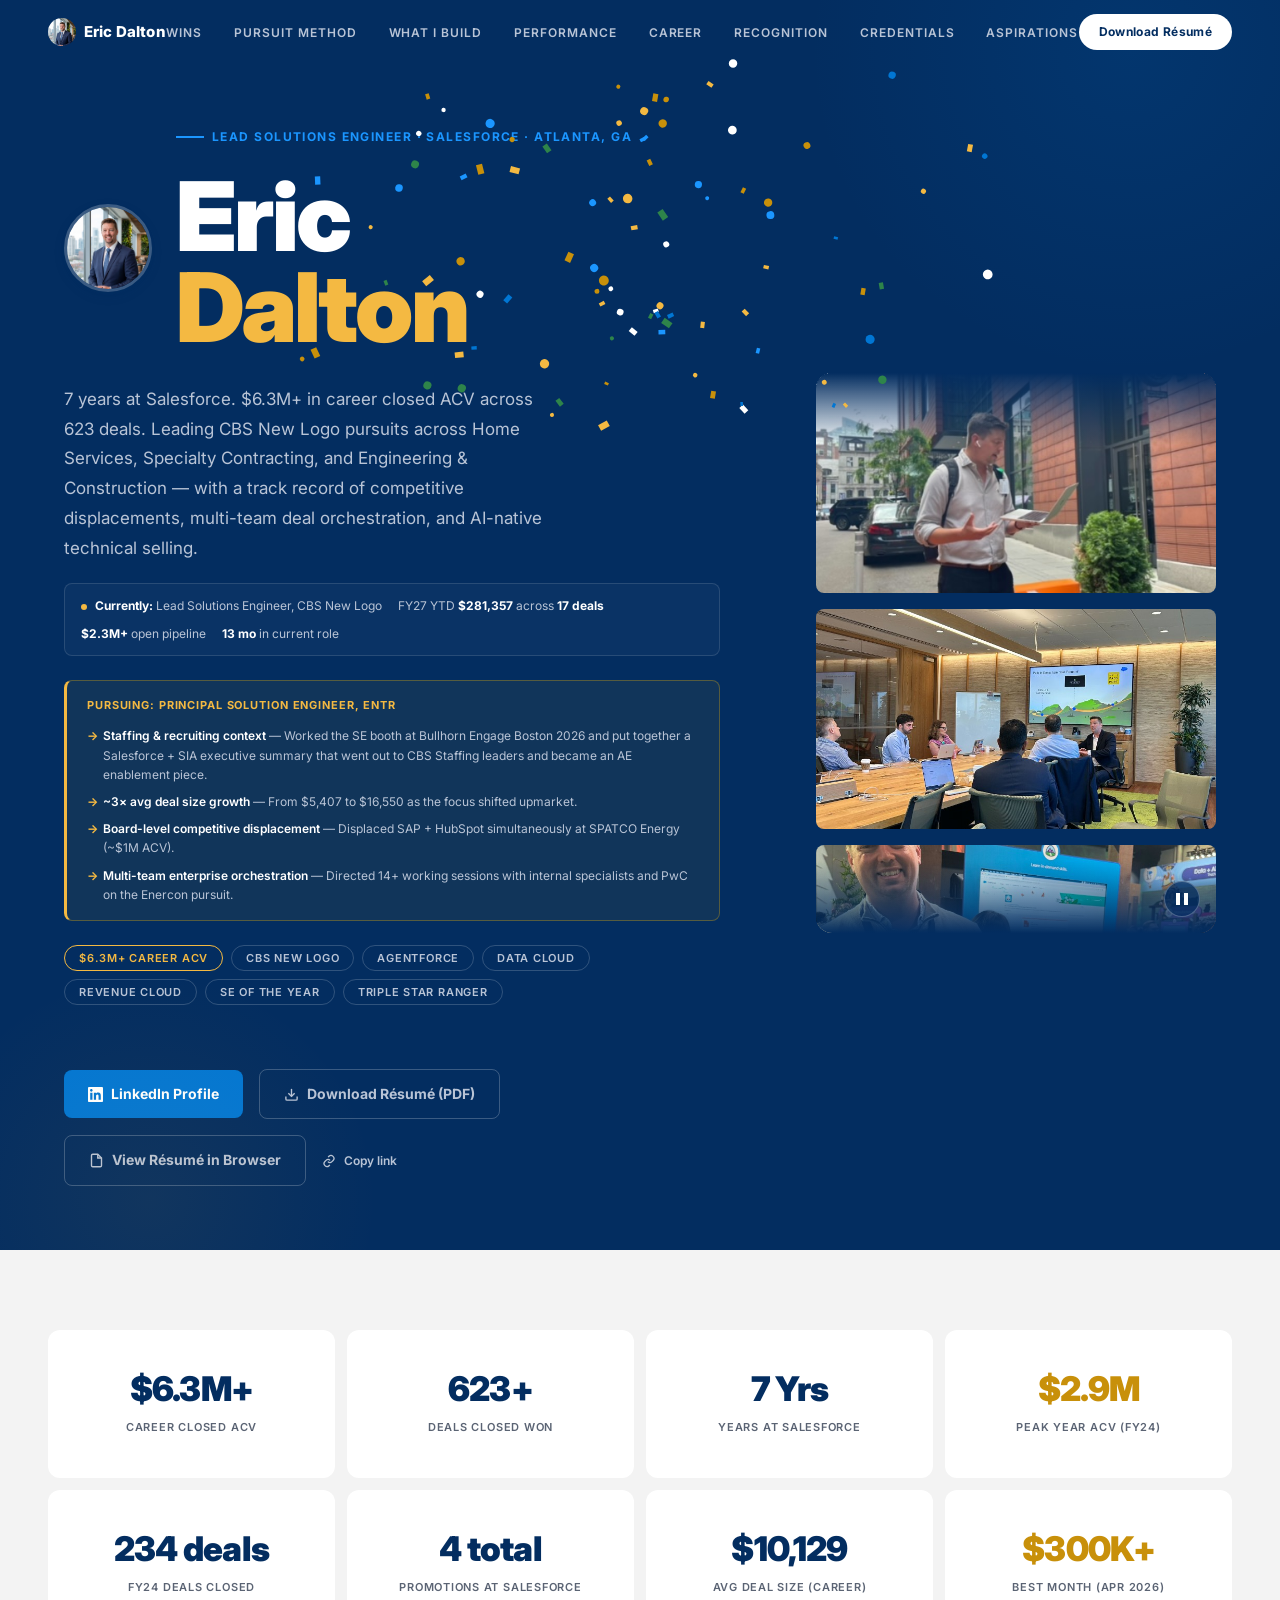
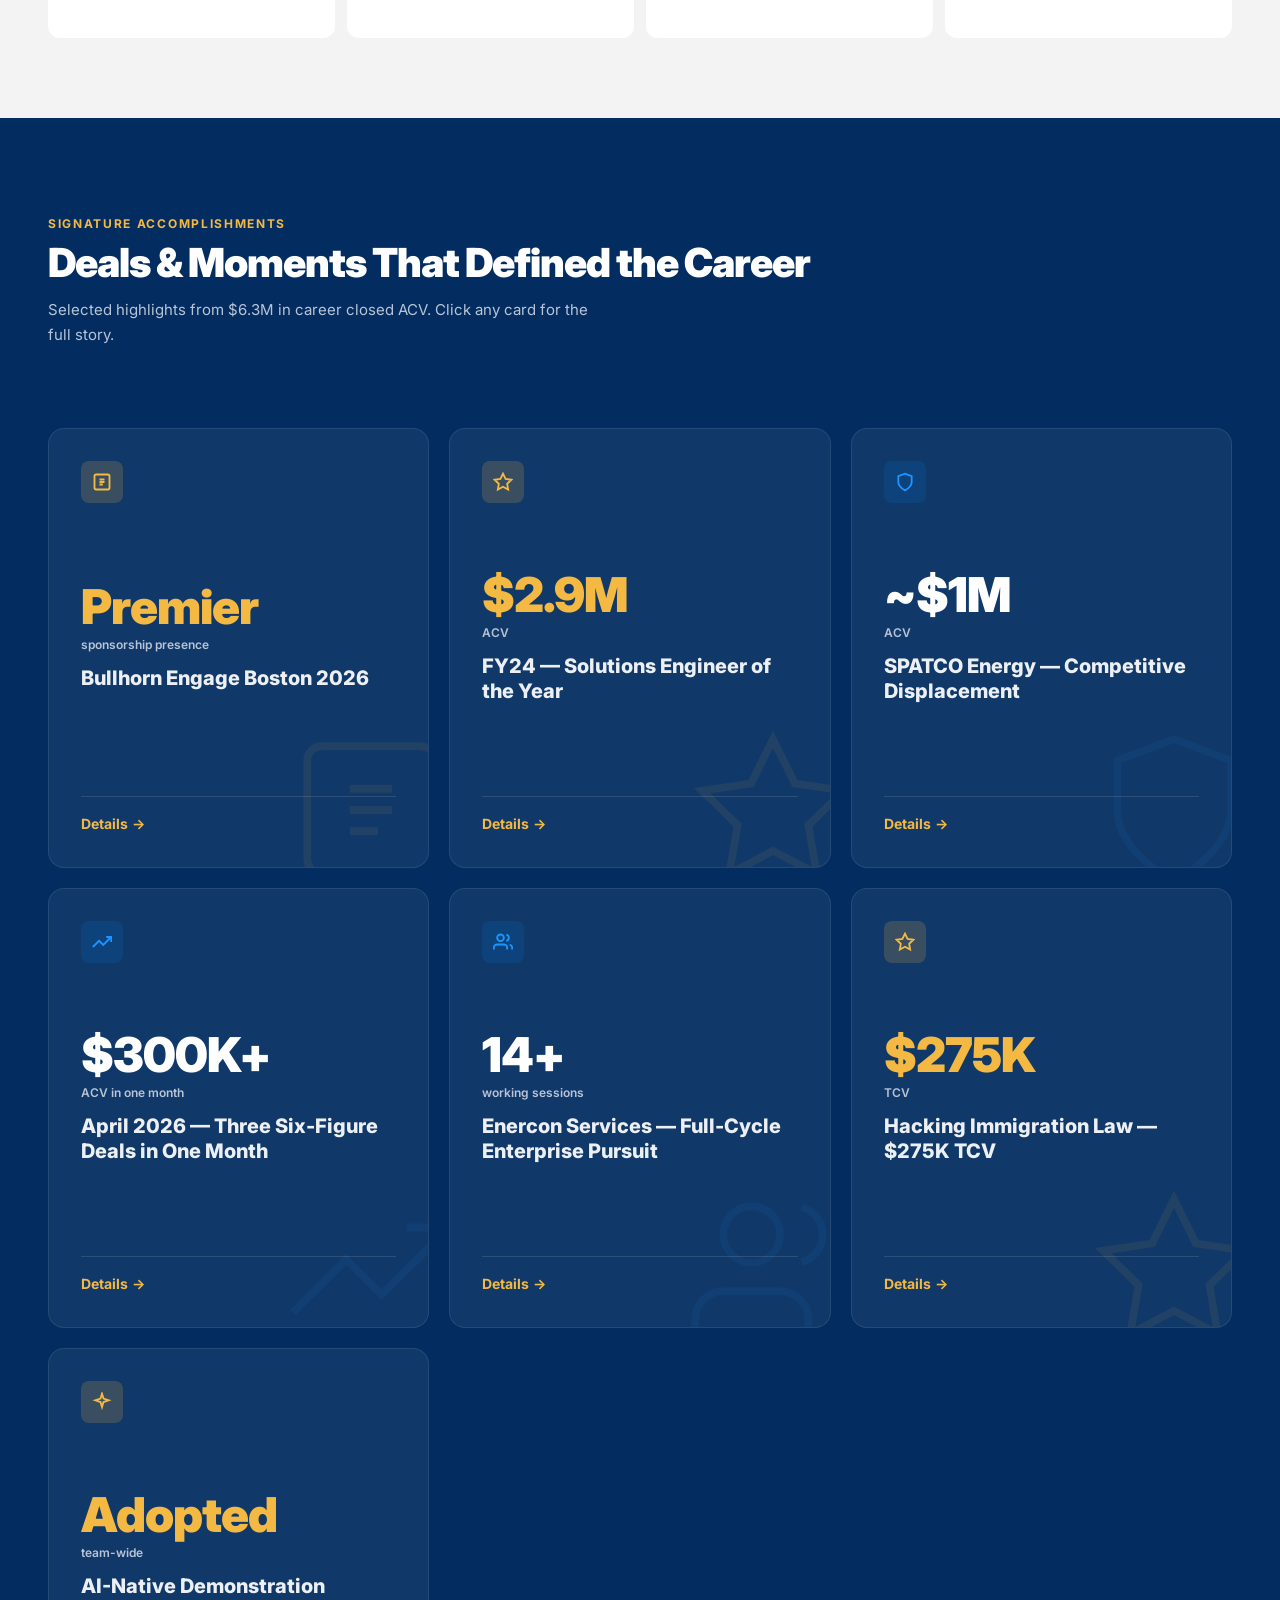
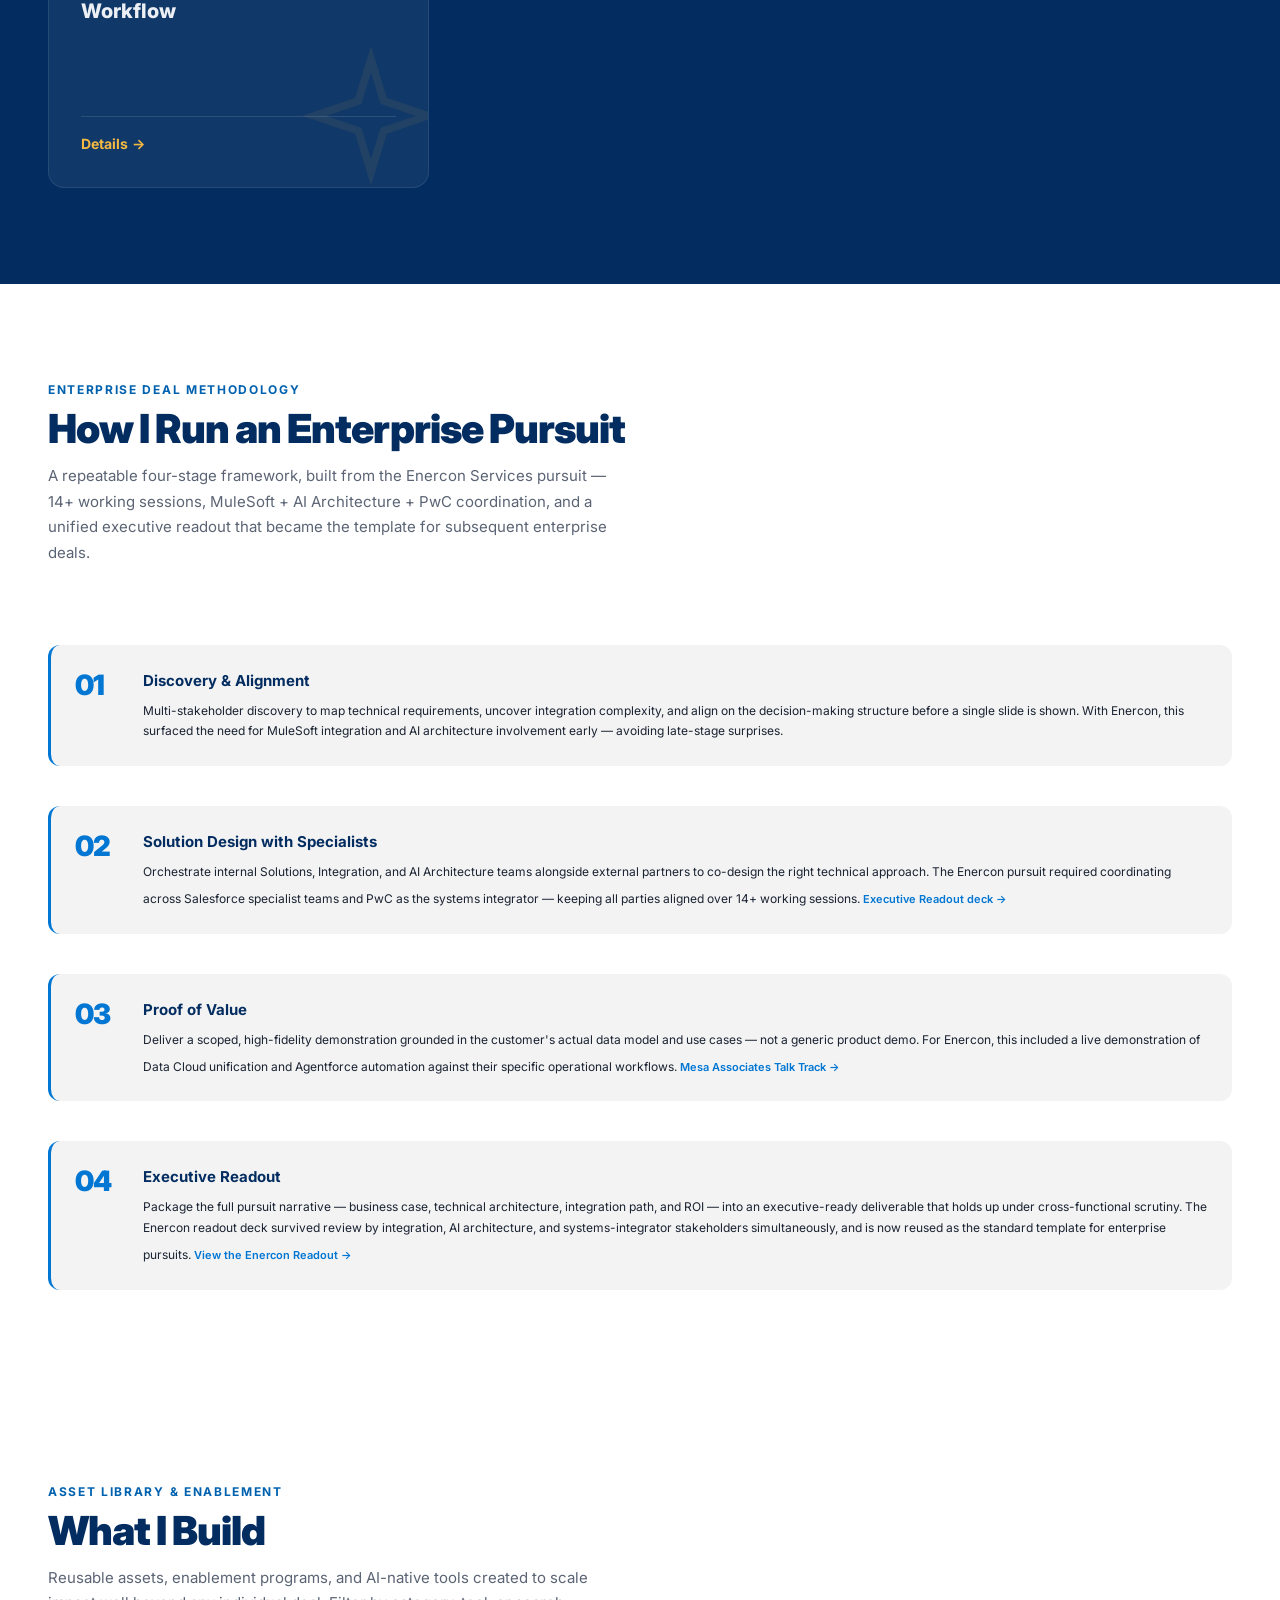
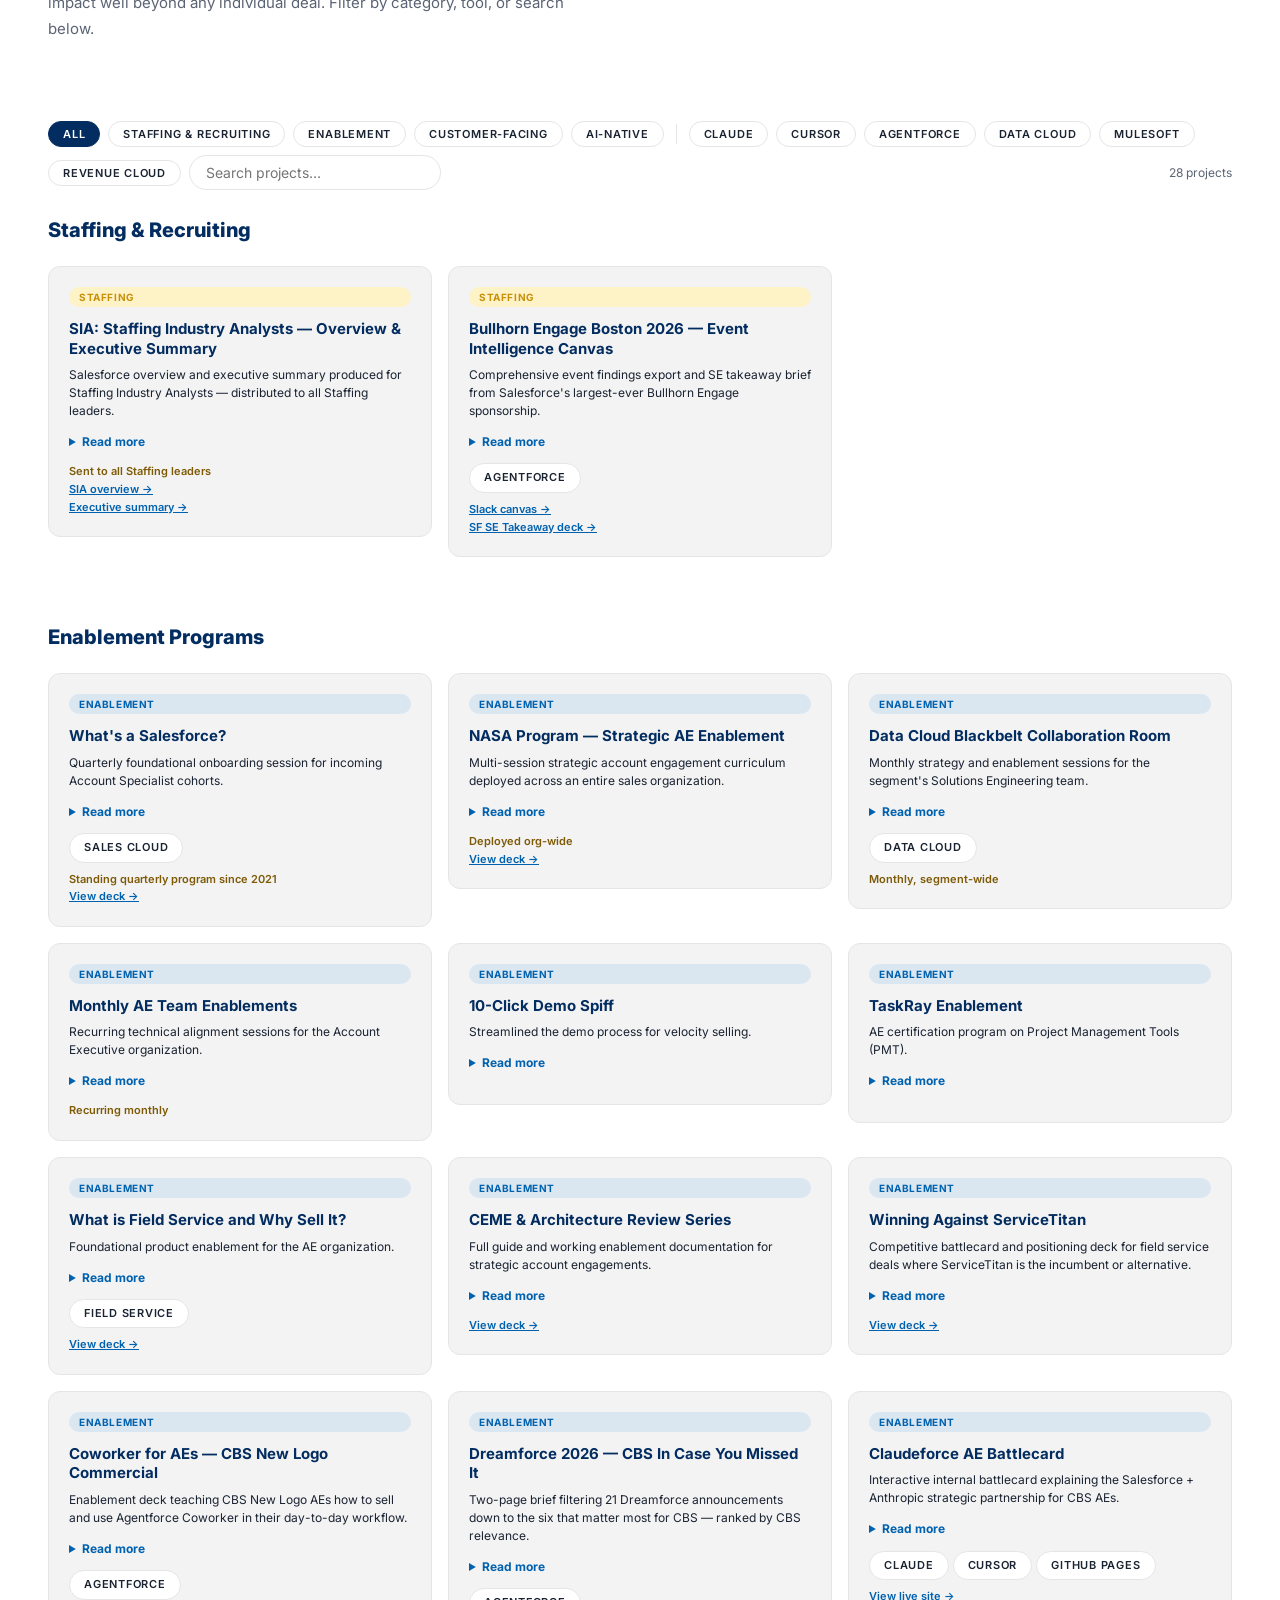
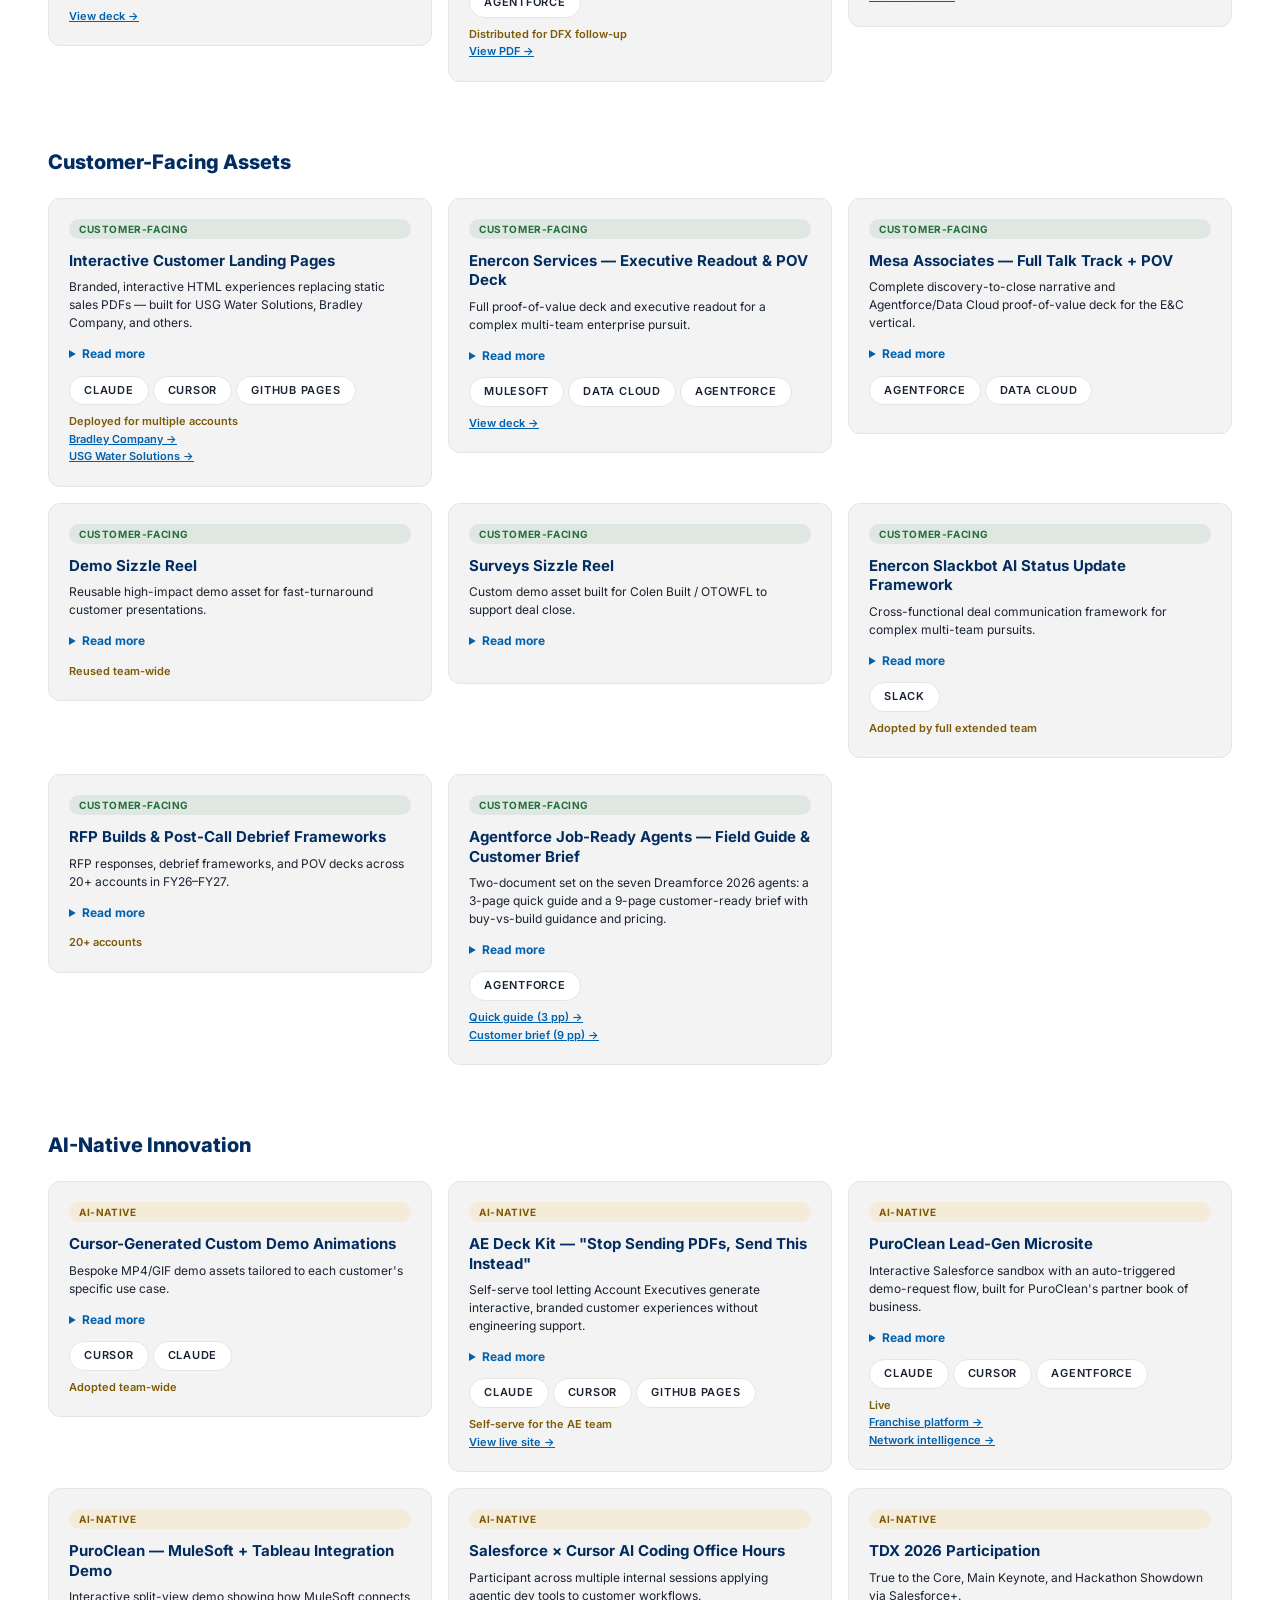
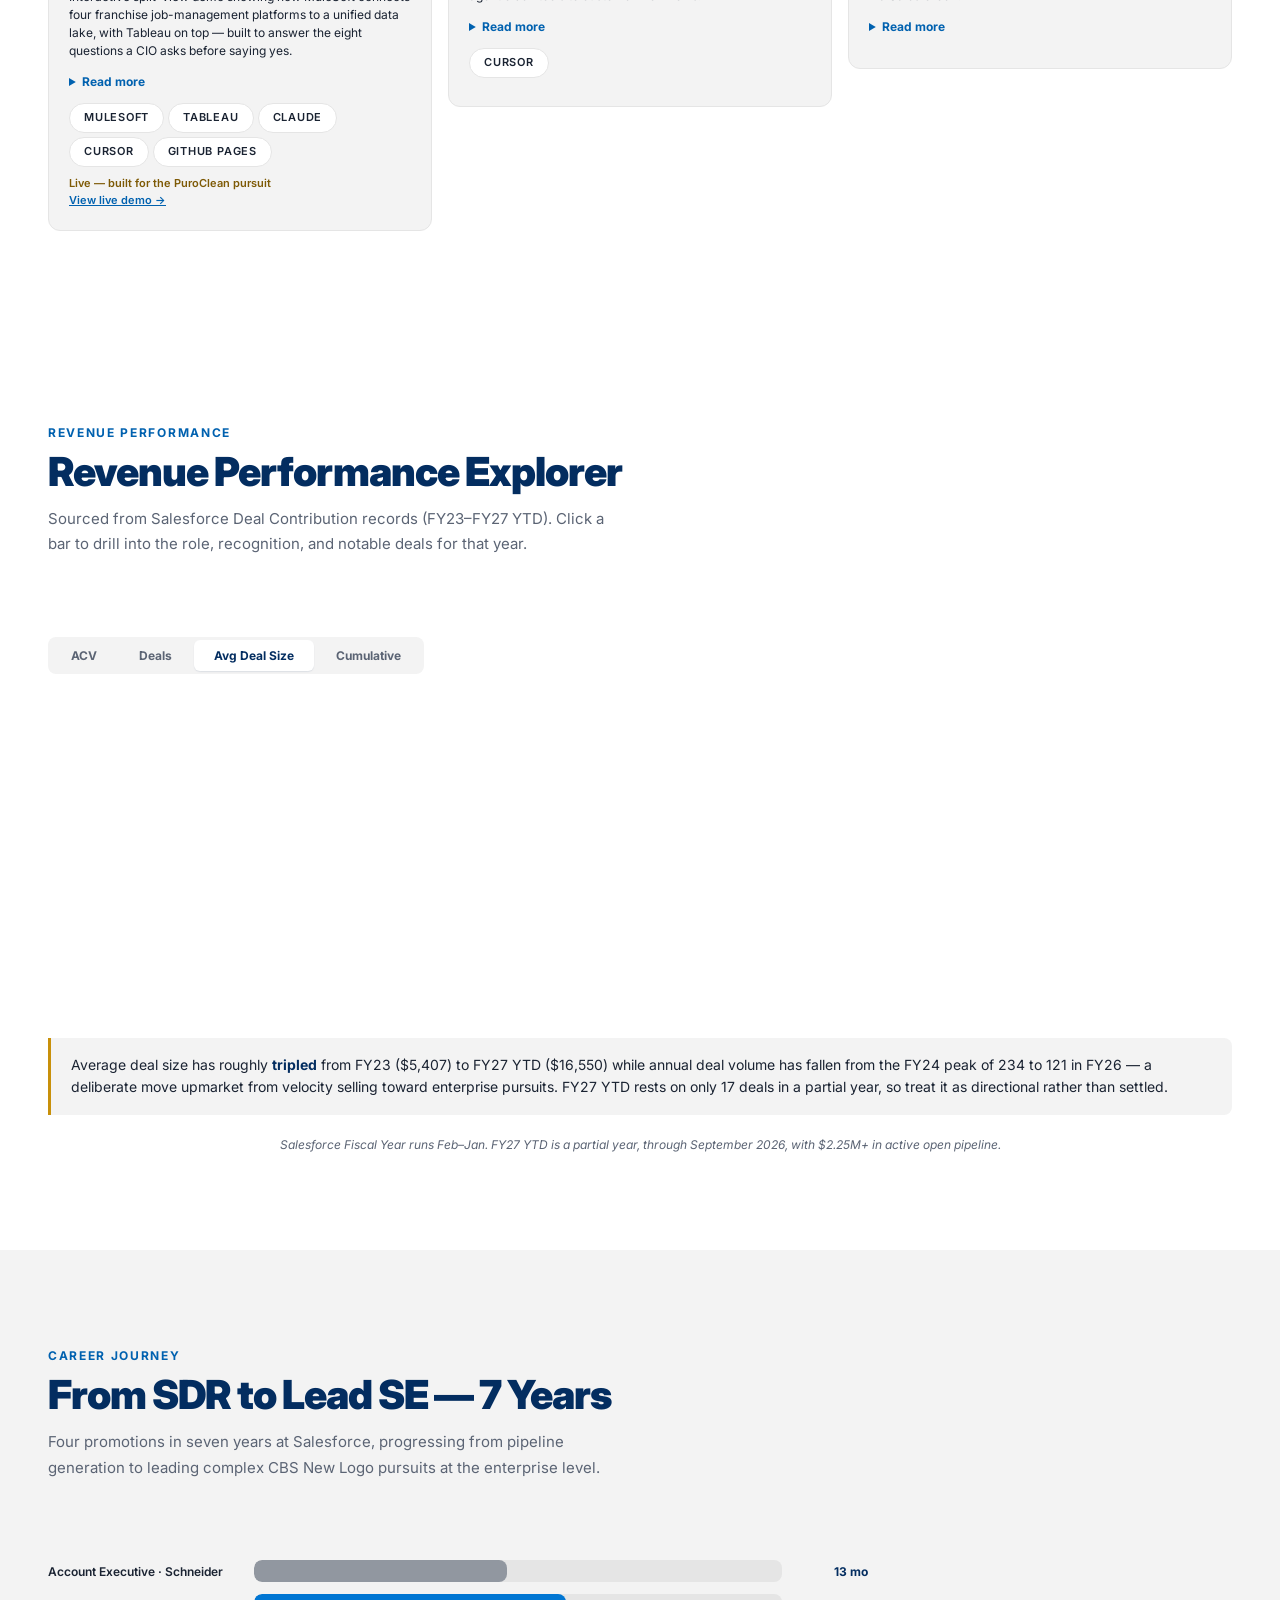
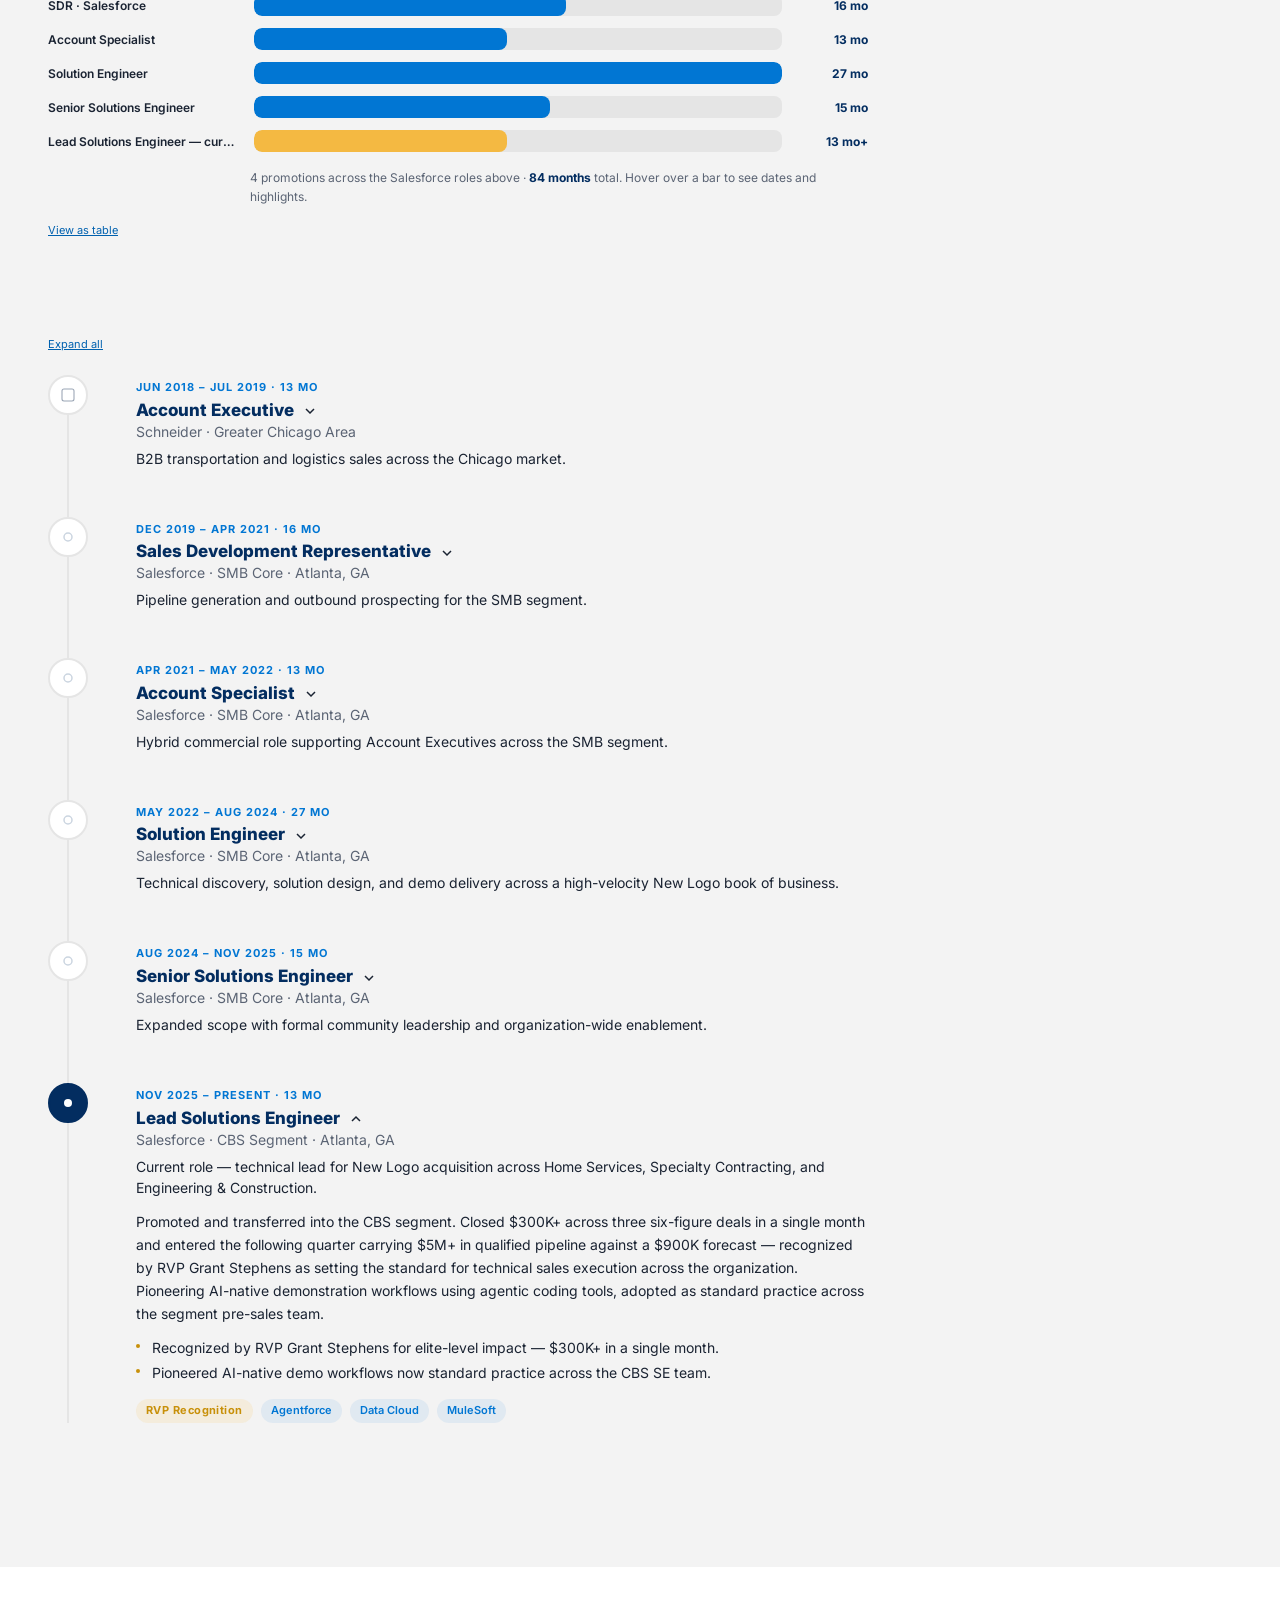
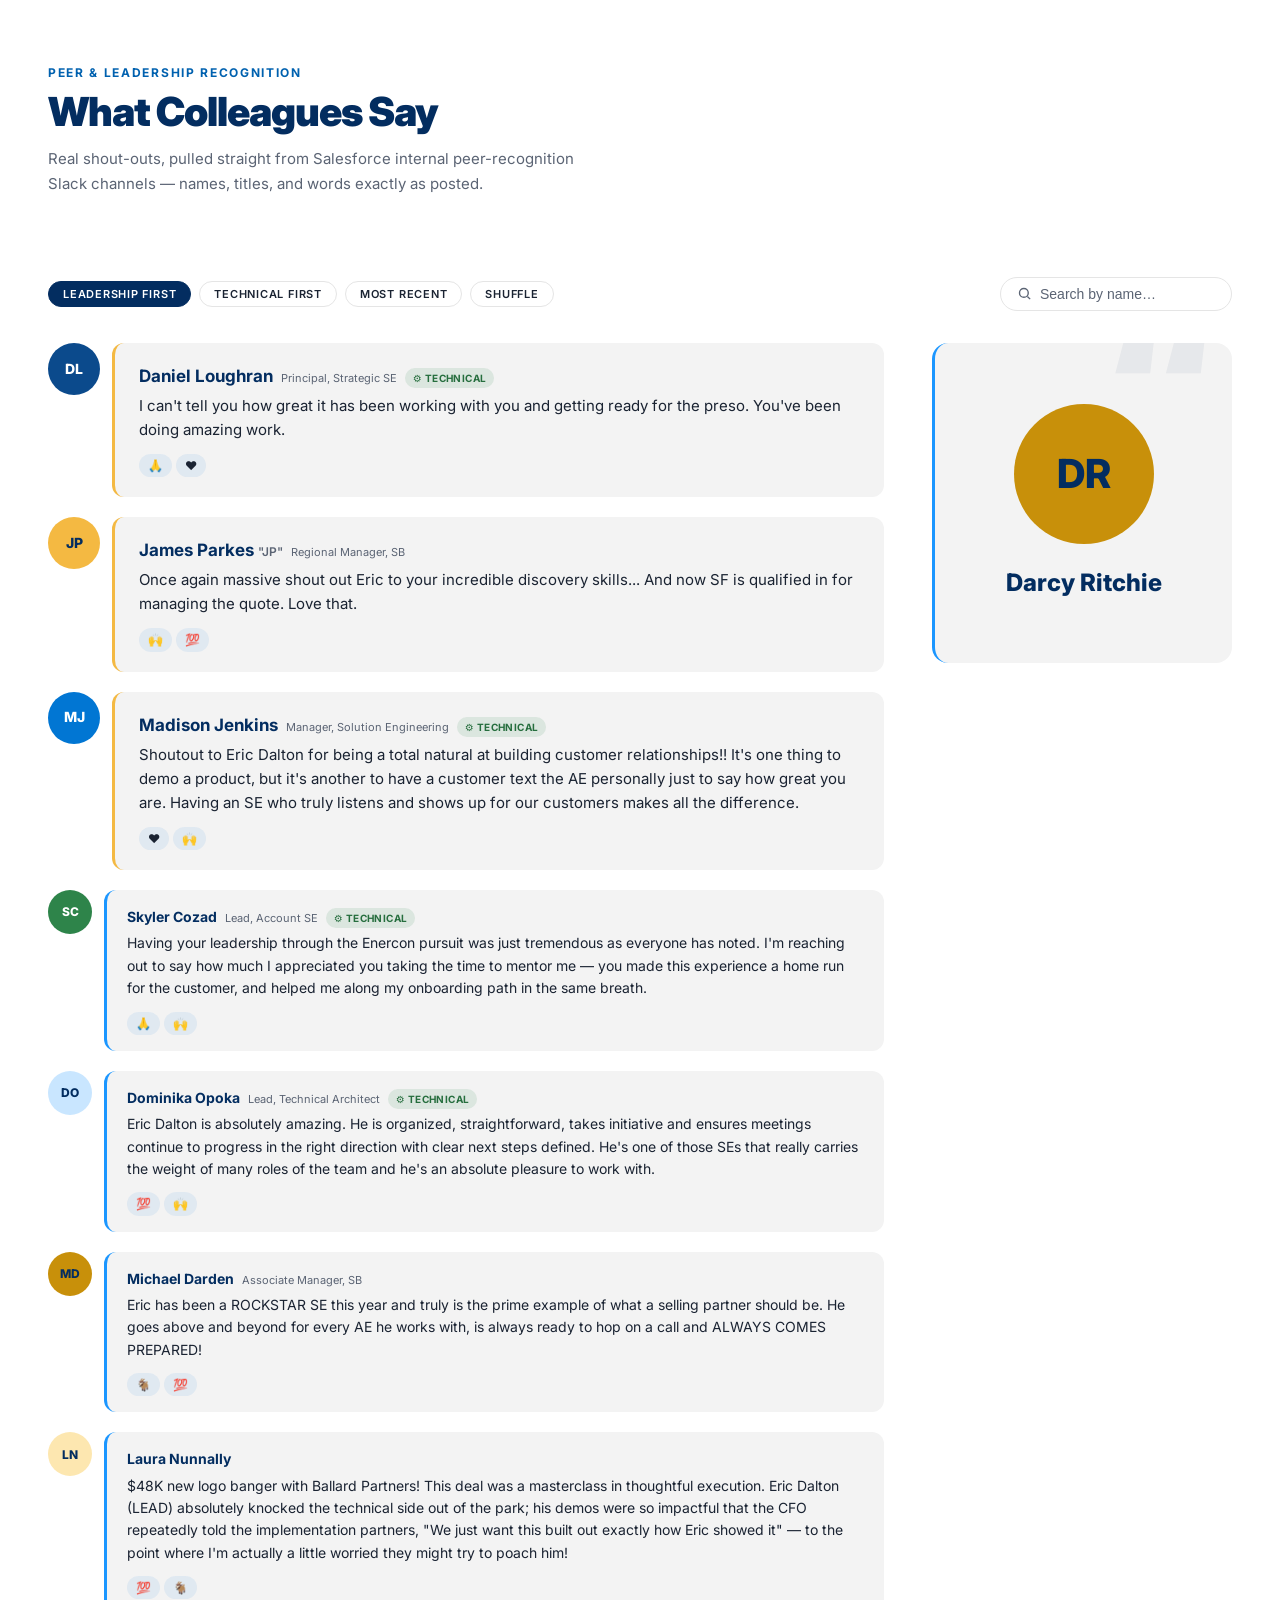
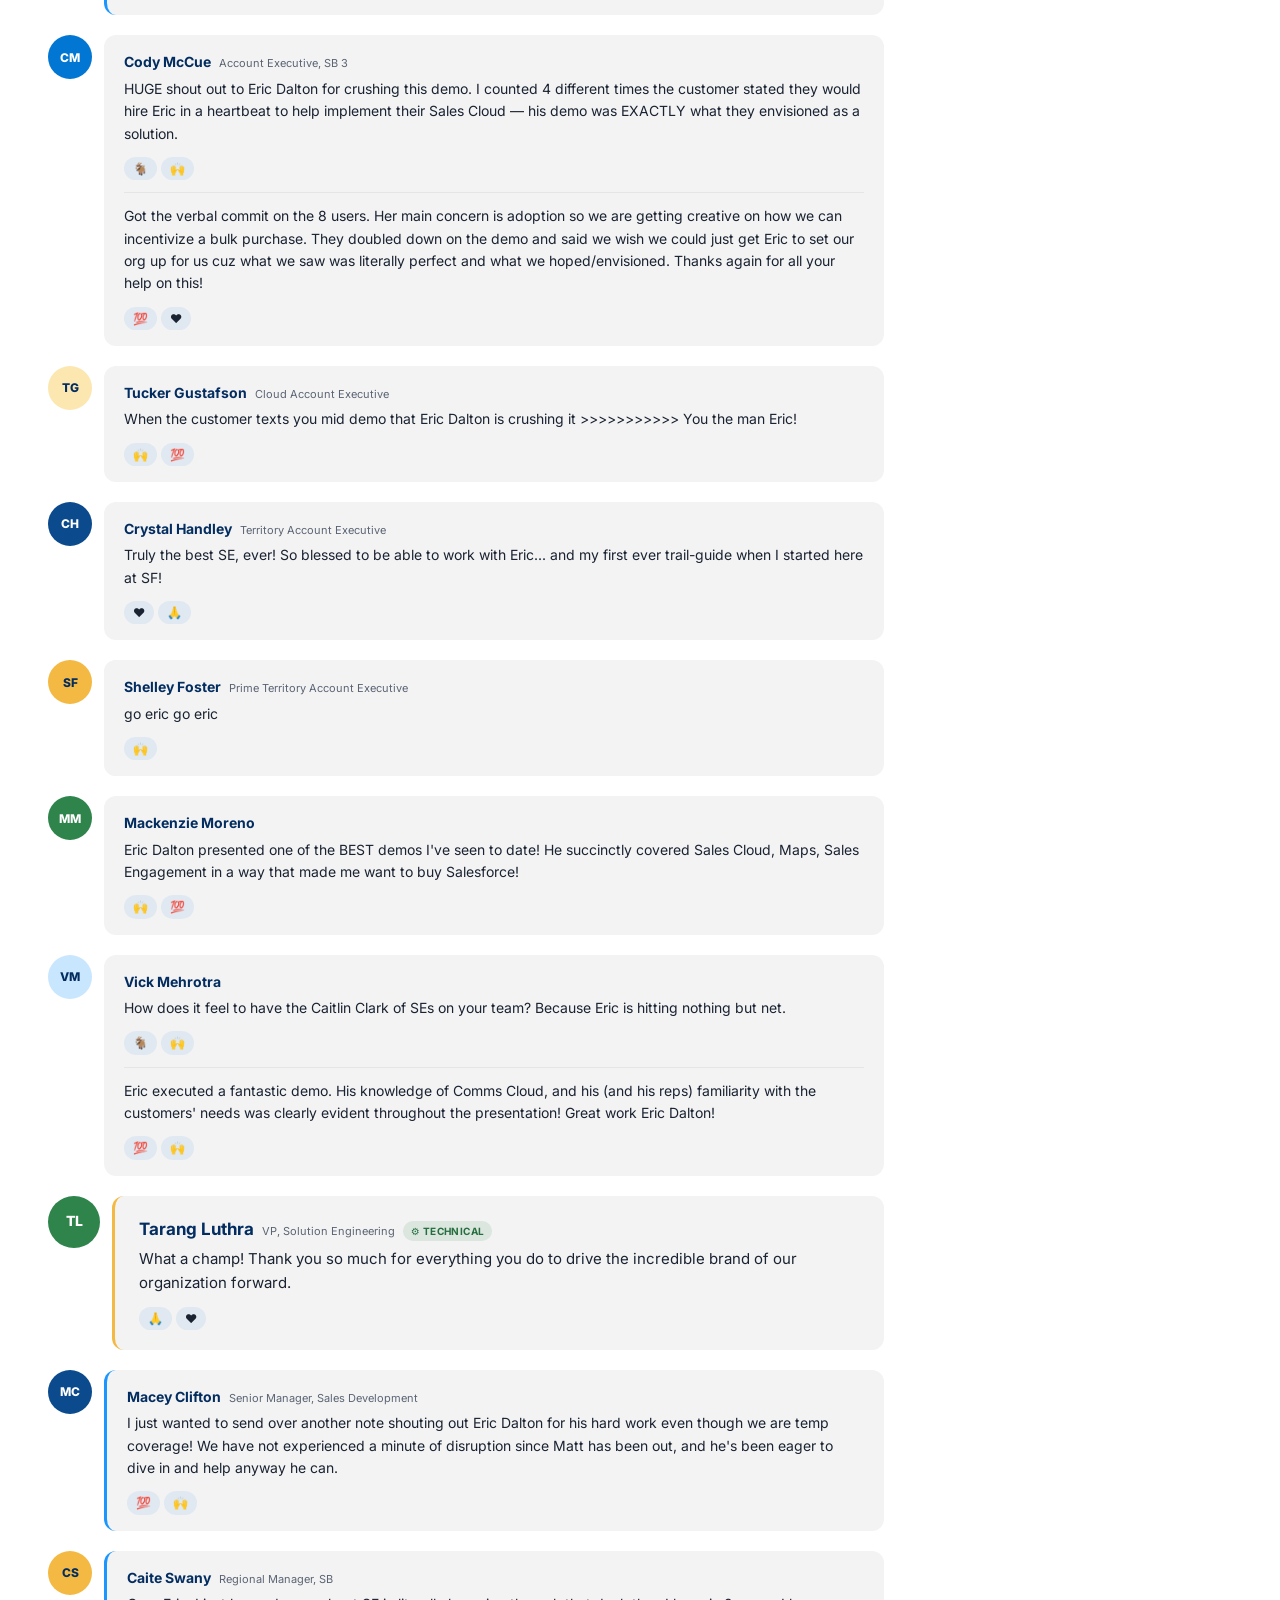
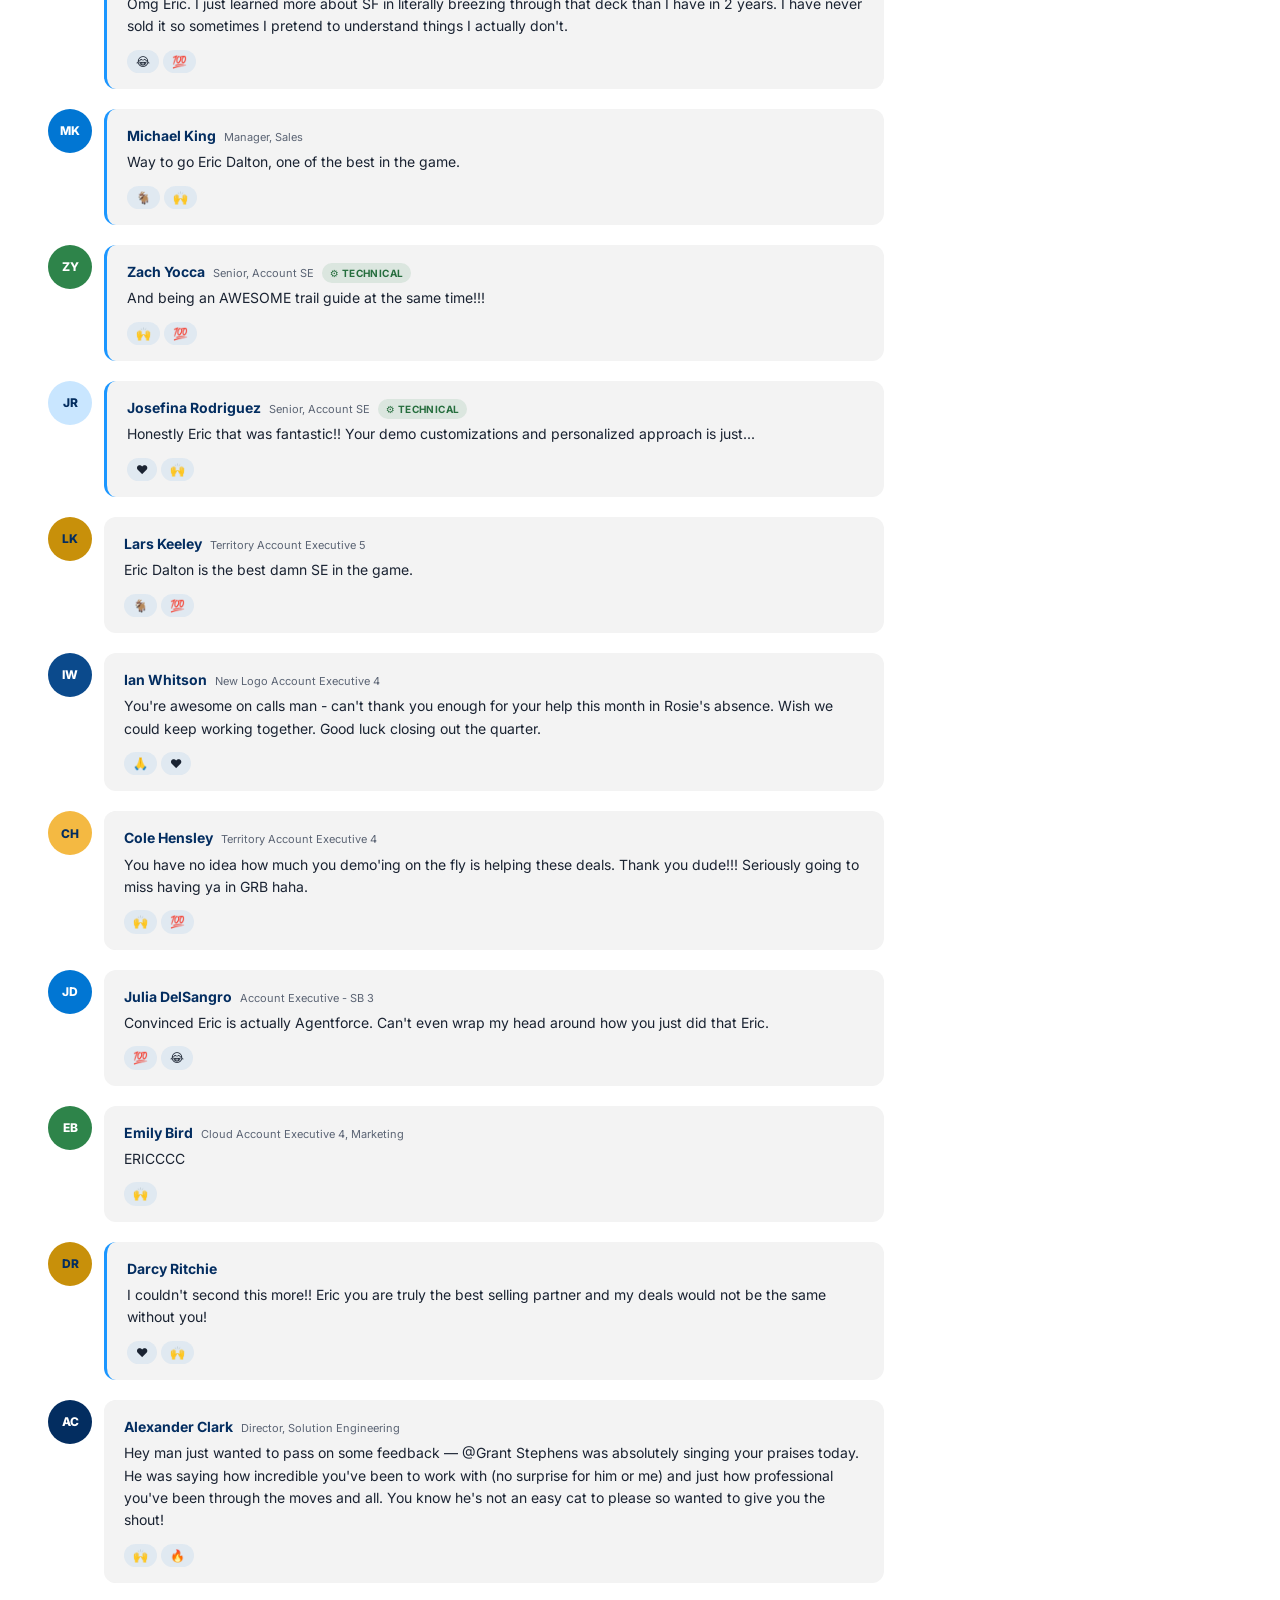
==== commit d1a66c8b: "feat: add Alexander Clark shoutout card (Director, SE — relaying RVP Grant Stephens praise) Co-autho" ====
--- a/index.html
+++ b/index.html
@@ -1625,7 +1625,22 @@
         </div>
       </article>
 
-      <article class="shoutout-msg tier-1" data-tier="1" data-order="26" data-technical="false" data-id="shane-summerlin" data-photo="">
+      <article class="shoutout-msg tier-1" data-tier="1" data-order="26" data-technical="false" data-id="alexander-clark" data-photo="">
+        <div class="shoutout-avatar" style="background:var(--navy); color:#fff;">AC</div>
+        <div class="shoutout-content">
+          <div class="shoutout-typing" aria-hidden="true"><span></span><span></span><span></span></div>
+          <div class="shoutout-bubble">
+            <div class="shoutout-head">
+              <span class="shoutout-name">Alexander Clark</span>
+              <span class="shoutout-title">Director, Solution Engineering</span>
+            </div>
+            <p class="shoutout-text">Hey man just wanted to pass on some feedback — @Grant Stephens was absolutely singing your praises today. He was saying how incredible you've been to work with (no surprise for him or me) and just how professional you've been through the moves and all. You know he's not an easy cat to please so wanted to give you the shout!</p>
+            <div class="shoutout-reactions" aria-hidden="true"><span class="reaction-pill">🙌</span><span class="reaction-pill">🔥</span></div>
+          </div>
+        </div>
+      </article>
+
+      <article class="shoutout-msg tier-1" data-tier="1" data-order="27" data-technical="false" data-id="shane-summerlin" data-photo="">
         <div class="shoutout-avatar" style="background:#FDE7B0; color:var(--navy);">SS</div>
         <div class="shoutout-content">
           <div class="shoutout-typing" aria-hidden="true"><span></span><span></span><span></span></div>
